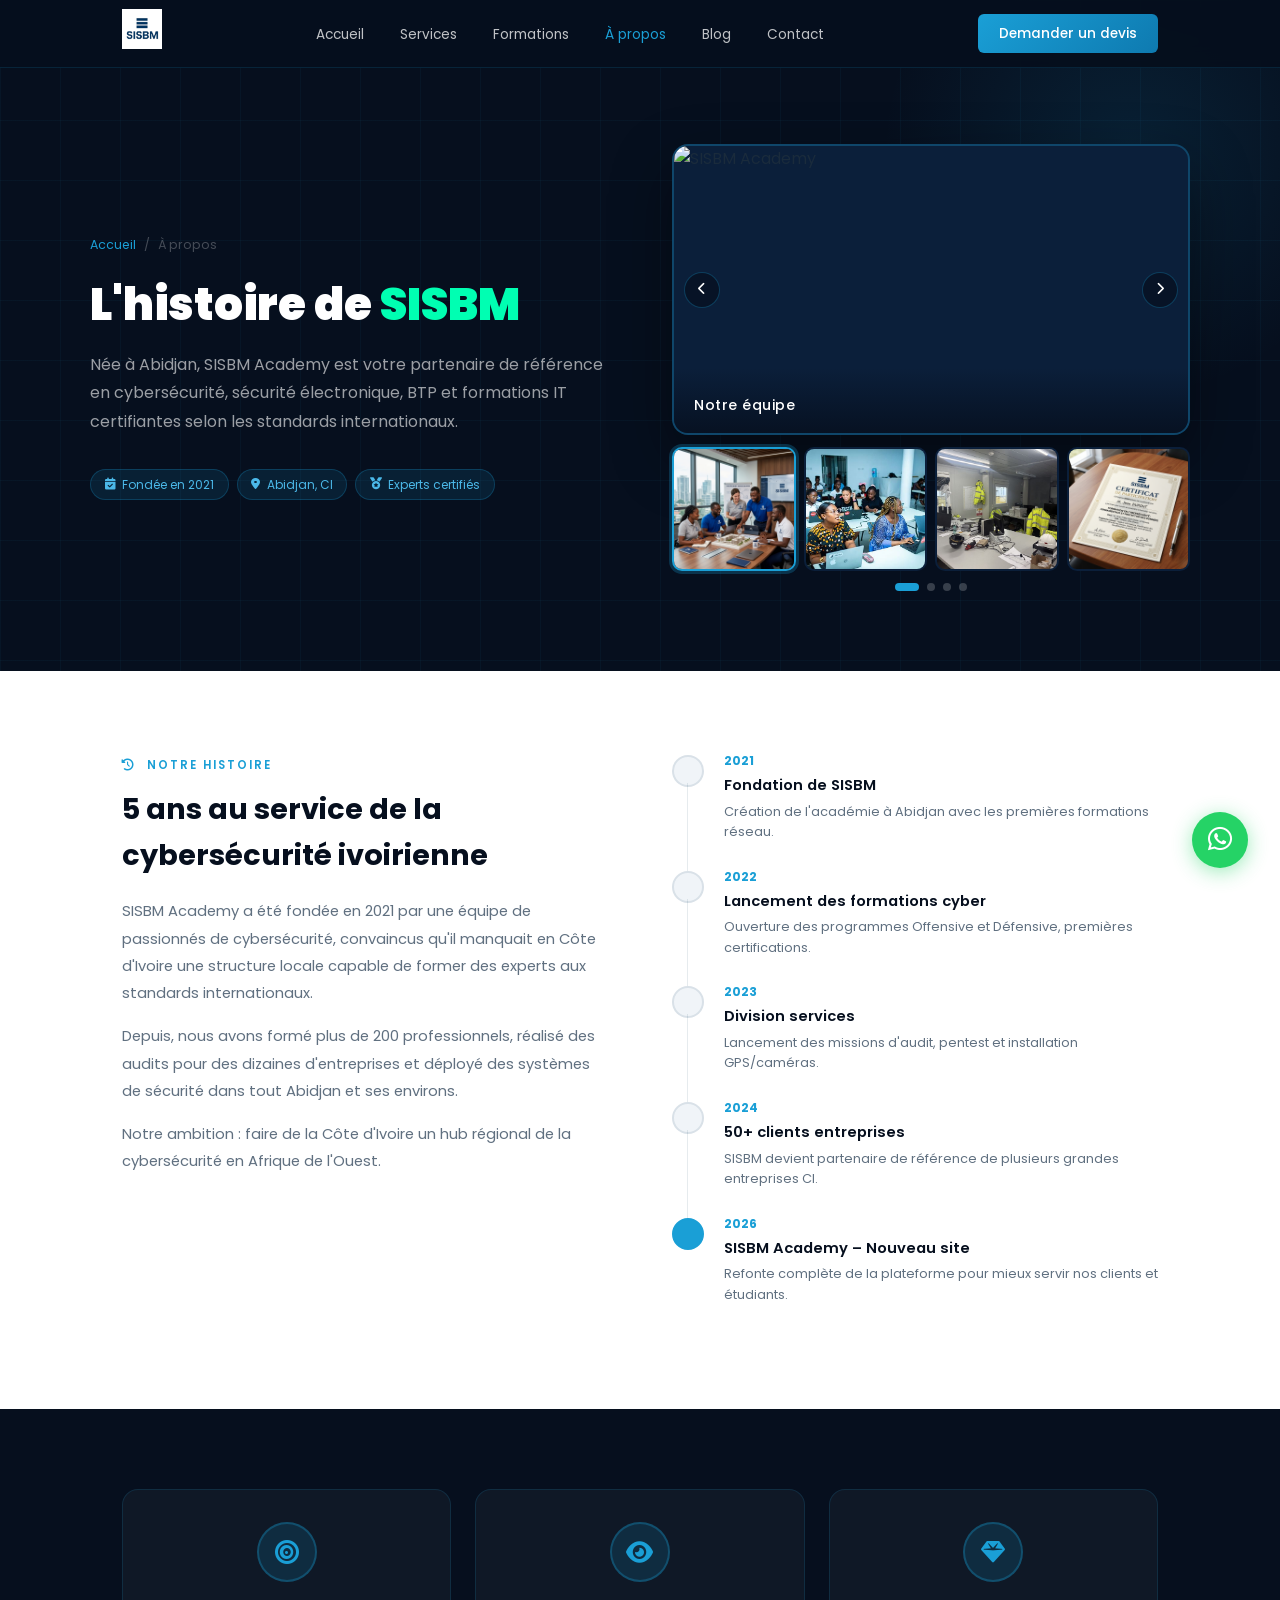
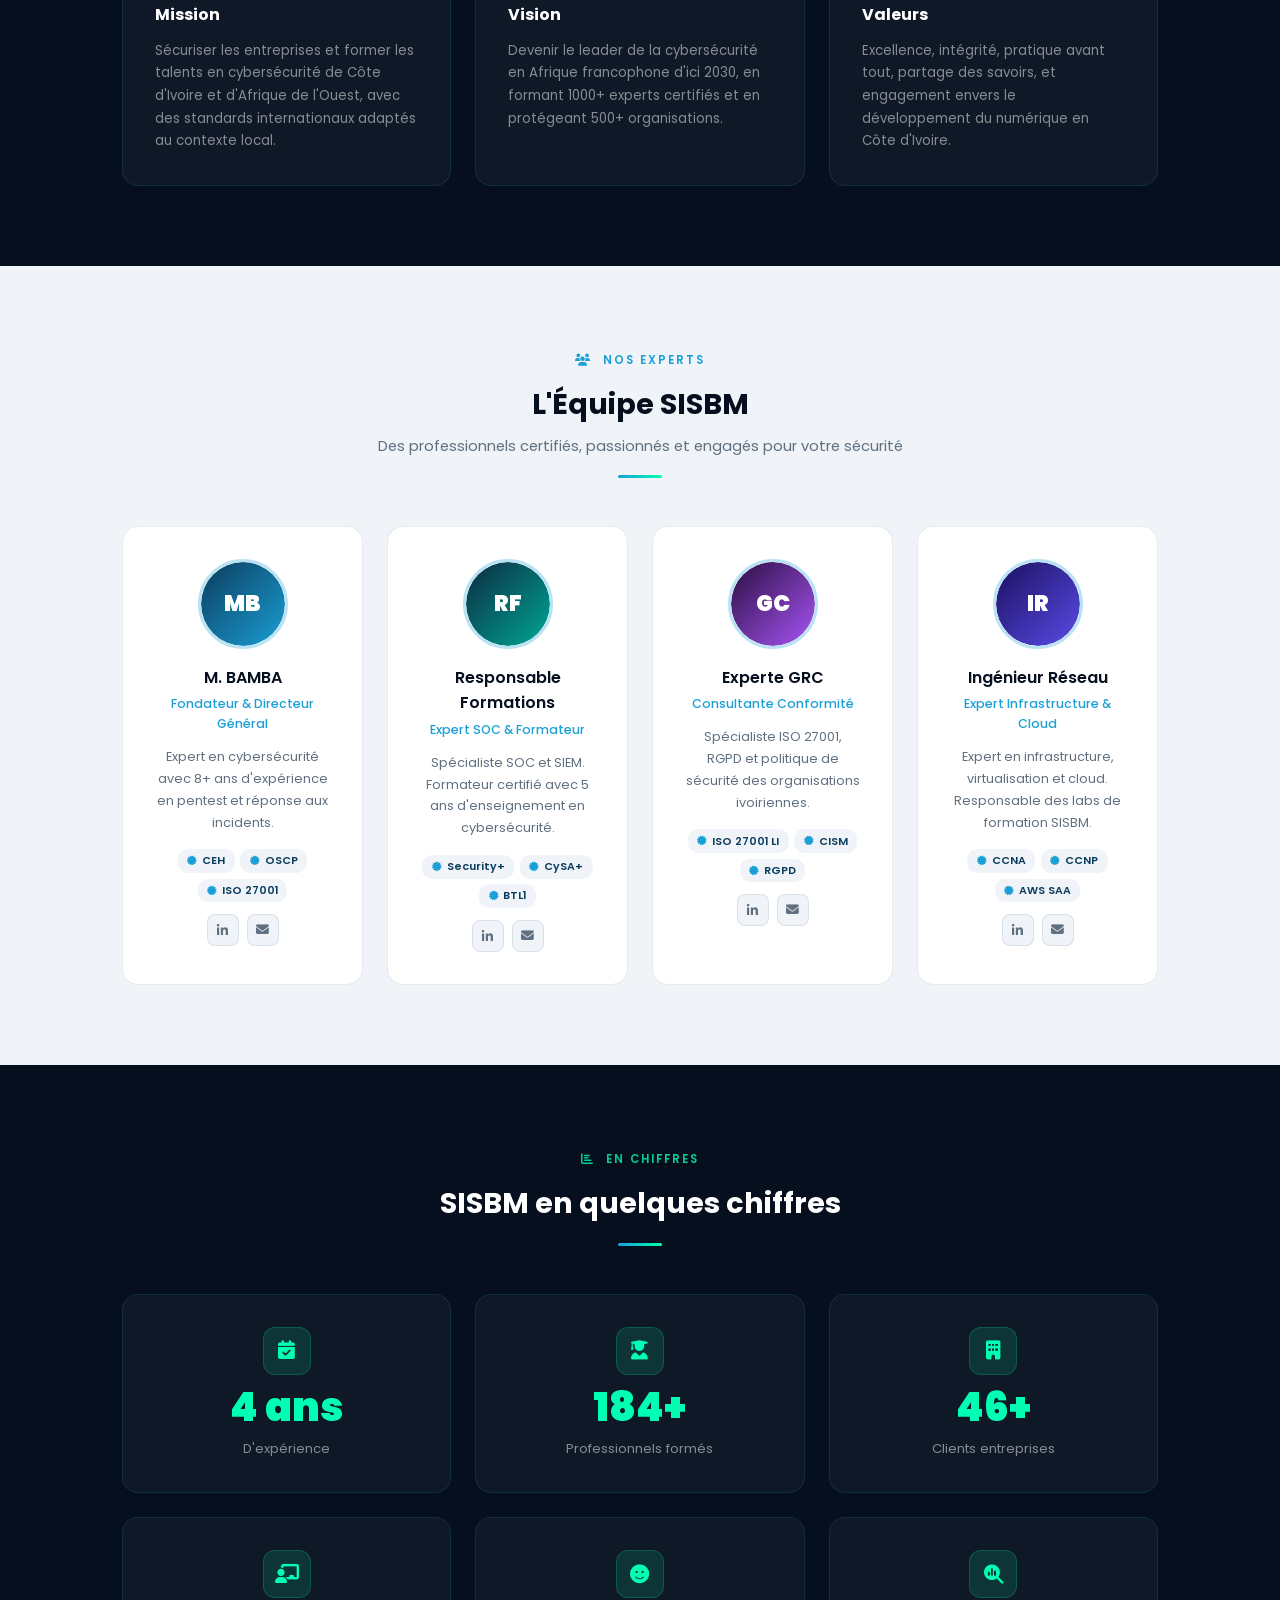
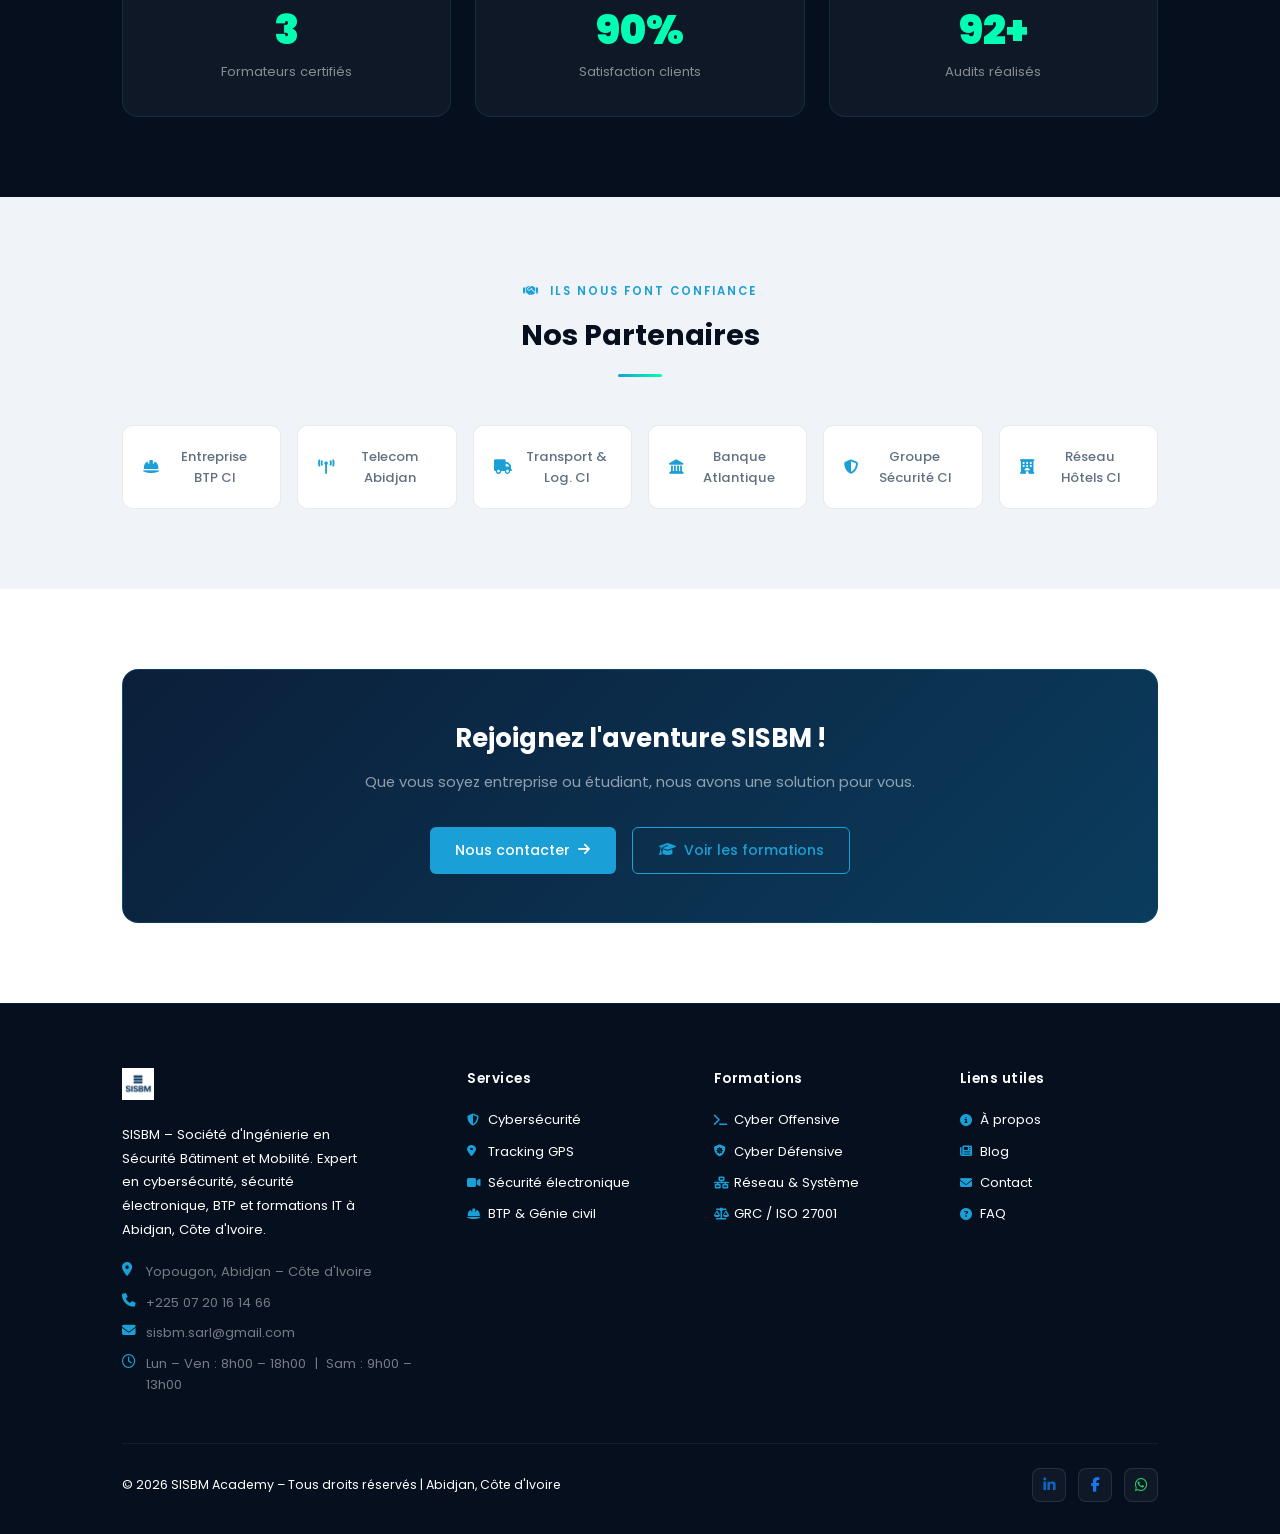
==== apropos.html @ d53e1961 "mise a jour" ====
<!DOCTYPE html>
<html lang="fr">
<head>
  <meta charset="UTF-8" />
  <meta name="viewport" content="width=device-width, initial-scale=1.0" />
  <title>À Propos – SISBM Academy | Notre histoire & équipe | Abidjan</title>
  <meta name="description" content="Découvrez SISBM Academy : notre histoire, notre mission, notre équipe d'experts en cybersécurité basée à Abidjan, Côte d'Ivoire." />
  <link rel="preconnect" href="https://fonts.googleapis.com" />
  <link rel="preconnect" href="https://fonts.gstatic.com" crossorigin />
  <link href="https://fonts.googleapis.com/css2?family=Poppins:wght@300;400;500;600;700&display=swap" rel="stylesheet" />
  <link rel="stylesheet" href="https://cdnjs.cloudflare.com/ajax/libs/font-awesome/6.5.1/css/all.min.css" />
  <link rel="stylesheet" href="css/apropos.css" />
  <link rel="icon" type="image/jpeg" href="images/logo.jpg" />
</head>
<body>

<!-- ══════════════ NAVBAR ══════════════ -->
<nav id="navbar">
  <div class="nav-inner">
    <a href="index.html" class="logo">
      <img src="images/logo.jpg" alt="SISBM Academy Logo" style="height:40px;width:auto;" />
    </a>
    <ul class="nav-links" id="nav-menu">
      <li><a href="index.html">Accueil</a></li>
      <li><a href="services.html">Services</a></li>
      <li><a href="formations.html">Formations</a></li>
      <li><a href="apropos.html" class="active">À propos</a></li>
      <li><a href="blog.html">Blog</a></li>
      <li><a href="contact.html">Contact</a></li>
    </ul>
    <a href="contact.html#contact-form" class="nav-cta">Demander un devis</a>
    <button class="nav-hamburger" aria-label="Menu" aria-expanded="false">
      <span></span><span></span><span></span>
    </button>
  </div>
</nav>

<!-- ══════════════ HERO AVEC CAROUSEL ══════════════ -->
<div class="page-hero">
  <div class="hero-orb"></div>
  <div class="hero-grid"></div>

  <div class="page-hero-inner">

    <!-- Texte gauche -->
    <div class="page-hero-content">
      <div class="breadcrumb">
        <a href="index.html">Accueil</a> <span>/</span> <span>À propos</span>
      </div>
      <h1>L'histoire de <em>SISBM</em></h1>
      <p>Née à Abidjan, SISBM Academy est votre partenaire de référence en cybersécurité, sécurité électronique, BTP et formations IT certifiantes selon les standards internationaux.</p>
      <div class="hero-badges">
        <span class="hbadge"><i class="fa-solid fa-calendar-check"></i> Fondée en 2021</span>
        <span class="hbadge"><i class="fa-solid fa-location-dot"></i> Abidjan, CI</span>
        <span class="hbadge"><i class="fa-solid fa-medal"></i> Experts certifiés</span>
      </div>
    </div>

    <!-- Carousel droite -->
    <div class="hero-carousel-wrap">

      <!-- Carte principale (grande, en haut) -->
      <div class="carousel-main">
        <img id="carousel-main-img"
             src="images/apropos1.jpg"
             alt="SISBM Academy" />
        <div class="carousel-main-overlay">
          <span id="carousel-main-label">Notre équipe</span>
        </div>
        <!-- Flèches navigation -->
        <button class="carousel-arrow carousel-prev" id="carousel-prev" aria-label="Précédent">
          <i class="fa-solid fa-chevron-left"></i>
        </button>
        <button class="carousel-arrow carousel-next" id="carousel-next" aria-label="Suivant">
          <i class="fa-solid fa-chevron-right"></i>
        </button>
      </div>

      <!-- Miniatures en dessous -->
      <div class="carousel-thumbs">
        <div class="carousel-thumb active" data-index="0">
          <img src="images/notre equipe.png" alt="Notre équipe"
               onerror="this.style.display='none';this.nextElementSibling.style.display='flex';" />
          <div class="thumb-fallback" style="display:none;">
            <i class="fa-solid fa-users"></i>
          </div>
        </div>
        <div class="carousel-thumb" data-index="1">
          <img src="images/FORMATION.jpg" alt="Nos formations"
               onerror="this.style.display='none';this.nextElementSibling.style.display='flex';" />
          <div class="thumb-fallback" style="display:none;">
            <i class="fa-solid fa-laptop-code"></i>
          </div>
        </div>
        <div class="carousel-thumb" data-index="2">
          <img src="images/imserver.jpg" alt="Nos bureaux"
               onerror="this.style.display='none';this.nextElementSibling.style.display='flex';" />
          <div class="thumb-fallback" style="display:none;">
            <i class="fa-solid fa-building"></i>
          </div>
        </div>
        <div class="carousel-thumb" data-index="3">
          <img src="images/CERTIFICAT.png" alt="Nos certifications"
               onerror="this.style.display='none';this.nextElementSibling.style.display='flex';" />
          <div class="thumb-fallback" style="display:none;">
            <i class="fa-solid fa-certificate"></i>
          </div>
        </div>
      </div>

      <!-- Points indicateurs -->
      <div class="carousel-dots">
        <span class="cdot active" data-index="0"></span>
        <span class="cdot" data-index="1"></span>
        <span class="cdot" data-index="2"></span>
        <span class="cdot" data-index="3"></span>
      </div>

    </div>
  </div>
</div>

<!-- ══════════════ HISTOIRE ══════════════ -->
<section id="histoire">
  <div class="container">
    <div class="histoire-layout">

      <div class="histoire-text" data-aos>
        <span class="tag">
          <i class="fa-solid fa-clock-rotate-left"></i> Notre histoire
        </span>
        <h2>5 ans au service de la cybersécurité ivoirienne</h2>
        <p>SISBM Academy a été fondée en 2021 par une équipe de passionnés de cybersécurité, convaincus qu'il manquait en Côte d'Ivoire une structure locale capable de former des experts aux standards internationaux.</p>
        <p style="margin-top:1rem">Depuis, nous avons formé plus de 200 professionnels, réalisé des audits pour des dizaines d'entreprises et déployé des systèmes de sécurité dans tout Abidjan et ses environs.</p>
        <p style="margin-top:1rem">Notre ambition : faire de la Côte d'Ivoire un hub régional de la cybersécurité en Afrique de l'Ouest.</p>
      </div>

      <div class="timeline" data-aos data-aos-delay="200">
        <div class="tl-item">
          <div class="tl-dot"></div>
          <div class="tl-content">
            <span class="tl-year">2021</span>
            <h4>Fondation de SISBM</h4>
            <p>Création de l'académie à Abidjan avec les premières formations réseau.</p>
          </div>
        </div>
        <div class="tl-item">
          <div class="tl-dot"></div>
          <div class="tl-content">
            <span class="tl-year">2022</span>
            <h4>Lancement des formations cyber</h4>
            <p>Ouverture des programmes Offensive et Défensive, premières certifications.</p>
          </div>
        </div>
        <div class="tl-item">
          <div class="tl-dot"></div>
          <div class="tl-content">
            <span class="tl-year">2023</span>
            <h4>Division services</h4>
            <p>Lancement des missions d'audit, pentest et installation GPS/caméras.</p>
          </div>
        </div>
        <div class="tl-item">
          <div class="tl-dot"></div>
          <div class="tl-content">
            <span class="tl-year">2024</span>
            <h4>50+ clients entreprises</h4>
            <p>SISBM devient partenaire de référence de plusieurs grandes entreprises CI.</p>
          </div>
        </div>
        <div class="tl-item active">
          <div class="tl-dot active"></div>
          <div class="tl-content">
            <span class="tl-year">2026</span>
            <h4>SISBM Academy – Nouveau site</h4>
            <p>Refonte complète de la plateforme pour mieux servir nos clients et étudiants.</p>
          </div>
        </div>
      </div>

    </div>
  </div>
</section>

<!-- ══════════════ MISSION VISION VALEURS ══════════════ -->
<section id="mvv">
  <div class="container">
    <div class="mvv-grid">
      <div class="mvv-card" data-aos data-aos-delay="100">
        <div class="mvv-icon"><i class="fa-solid fa-bullseye"></i></div>
        <h3>Mission</h3>
        <p>Sécuriser les entreprises et former les talents en cybersécurité de Côte d'Ivoire et d'Afrique de l'Ouest, avec des standards internationaux adaptés au contexte local.</p>
      </div>
      <div class="mvv-card" data-aos data-aos-delay="200">
        <div class="mvv-icon"><i class="fa-solid fa-eye"></i></div>
        <h3>Vision</h3>
        <p>Devenir le leader de la cybersécurité en Afrique francophone d'ici 2030, en formant 1000+ experts certifiés et en protégeant 500+ organisations.</p>
      </div>
      <div class="mvv-card" data-aos data-aos-delay="300">
        <div class="mvv-icon"><i class="fa-solid fa-gem"></i></div>
        <h3>Valeurs</h3>
        <p>Excellence, intégrité, pratique avant tout, partage des savoirs, et engagement envers le développement du numérique en Côte d'Ivoire.</p>
      </div>
    </div>
  </div>
</section>

<!-- ══════════════ ÉQUIPE ══════════════ -->
<section id="equipe">
  <div class="container">
    <div class="section-header" data-aos>
      <span class="tag"><i class="fa-solid fa-users"></i> Nos experts</span>
      <h2>L'Équipe SISBM</h2>
      <p>Des professionnels certifiés, passionnés et engagés pour votre sécurité</p>
      <div class="accent-bar"></div>
    </div>
    <div class="team-grid">
      <div class="team-card" data-aos data-aos-delay="100">
        <div class="team-avatar-wrap">
          <img src="images/team1.jpg" alt="Directeur SISBM" class="team-photo" onerror="this.style.display='none';this.nextElementSibling.style.display='flex';" />
          <div class="team-avatar" style="background:linear-gradient(135deg,#0B3C5D,#1A9FD6);display:none;">MB</div>
        </div>
        <h3>M. BAMBA</h3>
        <span class="team-role">Fondateur & Directeur Général</span>
        <p>Expert en cybersécurité avec 8+ ans d'expérience en pentest et réponse aux incidents.</p>
        <div class="team-certs">
          <span><i class="fa-solid fa-certificate"></i> CEH</span>
          <span><i class="fa-solid fa-certificate"></i> OSCP</span>
          <span><i class="fa-solid fa-certificate"></i> ISO 27001</span>
        </div>
        <div class="team-social">
          <a href="#" aria-label="LinkedIn"><i class="fa-brands fa-linkedin-in"></i></a>
          <a href="#" aria-label="Email"><i class="fa-solid fa-envelope"></i></a>
        </div>
      </div>
      <div class="team-card" data-aos data-aos-delay="200">
        <div class="team-avatar-wrap">
          <img src="images/team2.jpg" alt="Responsable Formations" class="team-photo" onerror="this.style.display='none';this.nextElementSibling.style.display='flex';" />
          <div class="team-avatar" style="background:linear-gradient(135deg,#0B2A40,#00A896);display:none;">RF</div>
        </div>
        <h3>Responsable Formations</h3>
        <span class="team-role">Expert SOC & Formateur</span>
        <p>Spécialiste SOC et SIEM. Formateur certifié avec 5 ans d'enseignement en cybersécurité.</p>
        <div class="team-certs">
          <span><i class="fa-solid fa-certificate"></i> Security+</span>
          <span><i class="fa-solid fa-certificate"></i> CySA+</span>
          <span><i class="fa-solid fa-certificate"></i> BTL1</span>
        </div>
        <div class="team-social">
          <a href="#" aria-label="LinkedIn"><i class="fa-brands fa-linkedin-in"></i></a>
          <a href="#" aria-label="Email"><i class="fa-solid fa-envelope"></i></a>
        </div>
      </div>
      <div class="team-card" data-aos data-aos-delay="300">
        <div class="team-avatar-wrap">
          <img src="images/team3.jpg" alt="Experte GRC" class="team-photo" onerror="this.style.display='none';this.nextElementSibling.style.display='flex';" />
          <div class="team-avatar" style="background:linear-gradient(135deg,#2A0E40,#A855F7);display:none;">GC</div>
        </div>
        <h3>Experte GRC</h3>
        <span class="team-role">Consultante Conformité</span>
        <p>Spécialiste ISO 27001, RGPD et politique de sécurité des organisations ivoiriennes.</p>
        <div class="team-certs">
          <span><i class="fa-solid fa-certificate"></i> ISO 27001 LI</span>
          <span><i class="fa-solid fa-certificate"></i> CISM</span>
          <span><i class="fa-solid fa-certificate"></i> RGPD</span>
        </div>
        <div class="team-social">
          <a href="#" aria-label="LinkedIn"><i class="fa-brands fa-linkedin-in"></i></a>
          <a href="#" aria-label="Email"><i class="fa-solid fa-envelope"></i></a>
        </div>
      </div>
      <div class="team-card" data-aos data-aos-delay="400">
        <div class="team-avatar-wrap">
          <img src="images/team4.jpg" alt="Ingénieur Réseau" class="team-photo" onerror="this.style.display='none';this.nextElementSibling.style.display='flex';" />
          <div class="team-avatar" style="background:linear-gradient(135deg,#1A1060,#5B4BE8);display:none;">IR</div>
        </div>
        <h3>Ingénieur Réseau</h3>
        <span class="team-role">Expert Infrastructure & Cloud</span>
        <p>Expert en infrastructure, virtualisation et cloud. Responsable des labs de formation SISBM.</p>
        <div class="team-certs">
          <span><i class="fa-solid fa-certificate"></i> CCNA</span>
          <span><i class="fa-solid fa-certificate"></i> CCNP</span>
          <span><i class="fa-solid fa-certificate"></i> AWS SAA</span>
        </div>
        <div class="team-social">
          <a href="#" aria-label="LinkedIn"><i class="fa-brands fa-linkedin-in"></i></a>
          <a href="#" aria-label="Email"><i class="fa-solid fa-envelope"></i></a>
        </div>
      </div>
    </div>
  </div>
</section>

<!-- ══════════════ CHIFFRES CLÉS ══════════════ -->
<section id="chiffres">
  <div class="container">
    <div class="section-header" data-aos>
      <span class="tag light-tag"><i class="fa-solid fa-chart-bar"></i> En chiffres</span>
      <h2 class="light">SISBM en quelques chiffres</h2>
      <div class="accent-bar"></div>
    </div>
    <div class="chiffres-grid">
      <div class="chiffre-item" data-aos data-aos-delay="100">
        <div class="chiffre-icon"><i class="fa-solid fa-calendar-check"></i></div>
        <span class="chiffre-num" data-count="5" data-suffix=" ans">0 ans</span>
        <span class="chiffre-label">D'expérience</span>
      </div>
      <div class="chiffre-item" data-aos data-aos-delay="200">
        <div class="chiffre-icon"><i class="fa-solid fa-user-graduate"></i></div>
        <span class="chiffre-num" data-count="200" data-suffix="+">0+</span>
        <span class="chiffre-label">Professionnels formés</span>
      </div>
      <div class="chiffre-item" data-aos data-aos-delay="300">
        <div class="chiffre-icon"><i class="fa-solid fa-building"></i></div>
        <span class="chiffre-num" data-count="50" data-suffix="+">0+</span>
        <span class="chiffre-label">Clients entreprises</span>
      </div>
      <div class="chiffre-item" data-aos data-aos-delay="400">
        <div class="chiffre-icon"><i class="fa-solid fa-chalkboard-user"></i></div>
        <span class="chiffre-num" data-count="4">0</span>
        <span class="chiffre-label">Formateurs certifiés</span>
      </div>
      <div class="chiffre-item" data-aos data-aos-delay="100">
        <div class="chiffre-icon"><i class="fa-solid fa-face-smile"></i></div>
        <span class="chiffre-num" data-count="98" data-suffix="%">0%</span>
        <span class="chiffre-label">Satisfaction clients</span>
      </div>
      <div class="chiffre-item" data-aos data-aos-delay="200">
        <div class="chiffre-icon"><i class="fa-solid fa-magnifying-glass-chart"></i></div>
        <span class="chiffre-num" data-count="100" data-suffix="+">0+</span>
        <span class="chiffre-label">Audits réalisés</span>
      </div>
    </div>
  </div>
</section>

<!-- ══════════════ PARTENAIRES ══════════════ -->
<section id="partenaires">
  <div class="container">
    <div class="section-header" data-aos>
      <span class="tag"><i class="fa-solid fa-handshake"></i> Ils nous font confiance</span>
      <h2>Nos Partenaires</h2>
      <div class="accent-bar"></div>
    </div>
    <div class="partenaires-grid" data-aos>
      <div class="partenaire-item"><i class="fa-solid fa-helmet-safety"></i> Entreprise BTP CI</div>
      <div class="partenaire-item"><i class="fa-solid fa-tower-broadcast"></i> Telecom Abidjan</div>
      <div class="partenaire-item"><i class="fa-solid fa-truck"></i> Transport & Log. CI</div>
      <div class="partenaire-item"><i class="fa-solid fa-landmark"></i> Banque Atlantique</div>
      <div class="partenaire-item"><i class="fa-solid fa-shield-halved"></i> Groupe Sécurité CI</div>
      <div class="partenaire-item"><i class="fa-solid fa-hotel"></i> Réseau Hôtels CI</div>
    </div>
  </div>
</section>

<!-- ══════════════ CTA ══════════════ -->
<section id="cta">
  <div class="container">
    <div class="cta-box" data-aos>
      <h2>Rejoignez l'aventure SISBM !</h2>
      <p>Que vous soyez entreprise ou étudiant, nous avons une solution pour vous.</p>
      <div class="cta-actions">
        <a href="contact.html#contact-form" class="btn btn-primary">
          Nous contacter <i class="fa-solid fa-arrow-right"></i>
        </a>
        <a href="formations.html" class="btn btn-outline">
          <i class="fa-solid fa-graduation-cap"></i> Voir les formations
        </a>
      </div>
    </div>
  </div>
</section>

<!-- ══════════════ FOOTER ══════════════ -->
<footer id="footer">
  <div class="container">
    <div class="footer-grid">
      <div class="footer-brand">
        <a href="index.html" class="footer-logo">
          <img src="images/logo.jpg" alt="SISBM Academy Logo" style="height:32px;width:auto;" />
        </a>
        <p>SISBM – Société d'Ingénierie en Sécurité Bâtiment et Mobilité. Expert en cybersécurité, sécurité électronique, BTP et formations IT à Abidjan, Côte d'Ivoire.</p>
        <div class="footer-contact-info">
          <div class="fci-item"><i class="fa-solid fa-location-dot"></i><span>Yopougon, Abidjan – Côte d'Ivoire</span></div>
          <div class="fci-item"><i class="fa-solid fa-phone"></i><a href="tel:+2250720161466">+225 07 20 16 14 66</a></div>
          <div class="fci-item"><i class="fa-solid fa-envelope"></i><a href="mailto:sisbm.sarl@gmail.com">sisbm.sarl@gmail.com</a></div>
          <div class="fci-item"><i class="fa-regular fa-clock"></i><span>Lun – Ven : 8h00 – 18h00 &nbsp;|&nbsp; Sam : 9h00 – 13h00</span></div>
        </div>
      </div>
      <div class="footer-col">
        <h4>Services</h4>
        <ul>
          <li><a href="services.html#cybersec"><i class="fa-solid fa-shield-halved"></i> Cybersécurité</a></li>
          <li><a href="services.html#tracking"><i class="fa-solid fa-location-dot"></i> Tracking GPS</a></li>
          <li><a href="services.html#electronique"><i class="fa-solid fa-video"></i> Sécurité électronique</a></li>
          <li><a href="services.html#btp"><i class="fa-solid fa-helmet-safety"></i> BTP & Génie civil</a></li>
        </ul>
      </div>
      <div class="footer-col">
        <h4>Formations</h4>
        <ul>
          <li><a href="formations.html#cyber-off"><i class="fa-solid fa-terminal"></i> Cyber Offensive</a></li>
          <li><a href="formations.html#cyber-def"><i class="fa-solid fa-shield-virus"></i> Cyber Défensive</a></li>
          <li><a href="formations.html#reseau"><i class="fa-solid fa-network-wired"></i> Réseau & Système</a></li>
          <li><a href="formations.html#grc"><i class="fa-solid fa-scale-balanced"></i> GRC / ISO 27001</a></li>
        </ul>
      </div>
      <div class="footer-col">
        <h4>Liens utiles</h4>
        <ul>
          <li><a href="apropos.html"><i class="fa-solid fa-circle-info"></i> À propos</a></li>
          <li><a href="blog.html"><i class="fa-solid fa-newspaper"></i> Blog</a></li>
          <li><a href="contact.html"><i class="fa-solid fa-envelope"></i> Contact</a></li>
          <li><a href="contact.html#faq"><i class="fa-solid fa-circle-question"></i> FAQ</a></li>
        </ul>
      </div>
    </div>
    <div class="footer-bottom">
      <p>© 2026 SISBM Academy – Tous droits réservés | Abidjan, Côte d'Ivoire</p>
      <div class="footer-social">
        <a href="#" class="social-btn social-linkedin" aria-label="LinkedIn" title="LinkedIn"><i class="fa-brands fa-linkedin-in"></i></a>
        <a href="https://www.facebook.com/search/top/?q=sisbm" class="social-btn social-facebook" aria-label="Facebook" target="_blank"><i class="fa-brands fa-facebook-f"></i></a>
        <a href="https://wa.me/2250720161466" class="social-btn social-whatsapp" aria-label="WhatsApp" target="_blank"><i class="fa-brands fa-whatsapp"></i></a>
      </div>
    </div>
  </div>
</footer>

<a href="https://wa.me/2250720161466?text=Bonjour%20SISBM%2C%20je%20souhaite%20des%20informations."
   class="wa-float" id="wa-float" target="_blank" aria-label="Contacter sur WhatsApp">
  <i class="fa-brands fa-whatsapp"></i>
</a>

<script src="js/apropos.js"></script>
</body>
</html>
---- css/apropos.css ----
/* =============================================
   SISBM ACADEMY – apropos.css
   Ton CSS original + styles carousel hero
   ============================================= */

*,*::before,*::after{box-sizing:border-box;margin:0;padding:0}
:root{--navy:#060F1E;--navy-mid:#0B1F3A;--blue:#0B3C5D;--cyan:#1A9FD6;--cyan-l:#4BB8E8;--green:#00FFB2;--green-dim:rgba(0,255,178,0.12);--white:#fff;--gray:#F0F4F8;--text:#1A2B3C;--muted:#607080;--border:rgba(11,60,93,0.1);--fd:'Poppins',sans-serif;--fb:'Poppins',sans-serif;--tr:0.25s ease;--r-sm:6px;--r-md:10px;--r-lg:16px}
html{scroll-behavior:smooth}body{font-family:var(--fb);color:var(--text);background:var(--white);overflow-x:hidden;line-height:1.6}
a{text-decoration:none;color:inherit}ul{list-style:none}button{cursor:pointer;font-family:var(--fb)}
.container{max-width:1100px;margin:0 auto;padding:0 2rem}

/* ── LOADER ── */
#loader{position:fixed;top:0;left:0;width:100%;height:100%;background:linear-gradient(135deg,var(--navy) 0%,var(--blue) 100%);display:flex;justify-content:center;align-items:center;z-index:9999;transition:opacity 0.5s ease,visibility 0.5s ease}
.loader-content{text-align:center;color:#fff}
.loader-logo img{width:80px;height:auto;margin-bottom:2rem;animation:pulse 2s infinite}
.loader-spinner{width:50px;height:50px;border:4px solid rgba(255,255,255,0.3);border-top:4px solid var(--cyan);border-radius:50%;animation:spin 1s linear infinite;margin:0 auto 1.5rem}
#loader p{font-size:1.1rem;font-weight:500;margin:0}
@keyframes spin{0%{transform:rotate(0deg)}100%{transform:rotate(360deg)}}
@keyframes pulse{0%,100%{opacity:1}50%{opacity:0.7}}
#loader.hidden{opacity:0;visibility:hidden}

.btn{display:inline-flex;align-items:center;gap:.5rem;padding:.7rem 1.6rem;border-radius:var(--r-sm);font-size:.88rem;font-weight:500;border:none;transition:var(--tr);cursor:pointer}
.btn-primary{background:var(--cyan);color:#fff}.btn-primary:hover{background:var(--cyan-l);transform:translateY(-2px);box-shadow:0 6px 20px rgba(26,159,214,.35)}
.btn-outline{background:transparent;color:var(--cyan);border:1px solid var(--cyan)}.btn-outline:hover{background:var(--cyan);color:#fff}

/* ── NAVBAR ── */
#navbar{position:fixed;top:0;left:0;right:0;z-index:1000;height:68px;display:flex;align-items:center;background:rgba(6,15,30,.96);backdrop-filter:blur(12px);border-bottom:1px solid rgba(26,159,214,.15)}
.nav-inner{width:100%;max-width:1100px;margin:0 auto;padding:0 2rem;display:flex;align-items:center;justify-content:space-between}
.logo{font-family:var(--fd);font-size:1.25rem;font-weight:900;color:#fff;letter-spacing:3px}.logo-dot{color:var(--green)}
.nav-links{display:flex;align-items:center;gap:2.25rem}.nav-links a{font-size:.85rem;color:rgba(255,255,255,.75);transition:color var(--tr)}.nav-links a:hover,.nav-links a.active{color:var(--cyan)}
.nav-cta{background:linear-gradient(135deg,var(--cyan),#0E7AB0);color:#fff;padding:.55rem 1.3rem;border:none;border-radius:var(--r-sm);font-size:.85rem;font-weight:500;transition:var(--tr)}.nav-cta:hover{transform:translateY(-1px);box-shadow:0 4px 14px rgba(26,159,214,.4)}
.nav-hamburger{display:none;flex-direction:column;gap:5px;background:none;border:none;padding:4px}.nav-hamburger span{display:block;width:24px;height:2px;background:#fff;border-radius:2px}

/* ── HERO (base) ── */
.page-hero{background:var(--navy);padding:9rem 2rem 5rem;position:relative;overflow:hidden}
.hero-orb{position:absolute;width:500px;height:500px;border-radius:50%;background:radial-gradient(circle,rgba(26,159,214,.12) 0%,transparent 70%);top:-100px;right:-100px;pointer-events:none}
.hero-grid{position:absolute;inset:0;background-image:linear-gradient(rgba(26,159,214,.05) 1px,transparent 1px),linear-gradient(90deg,rgba(26,159,214,.05) 1px,transparent 1px);background-size:60px 60px}
.page-hero-content{max-width:750px;position:relative;z-index:1}
.breadcrumb{display:flex;align-items:center;gap:.5rem;font-size:.78rem;color:rgba(255,255,255,.4);margin-bottom:1.5rem}.breadcrumb a{color:var(--cyan)}.breadcrumb span{color:rgba(255,255,255,.25)}
.page-hero h1{font-family:var(--fd);font-size:clamp(1.8rem,4vw,2.8rem);font-weight:900;color:#fff;line-height:1.15;margin-bottom:1.25rem}.page-hero h1 em{color:var(--green);font-style:normal}
.page-hero p{color:rgba(255,255,255,.6);font-size:1rem;line-height:1.8;max-width:580px;margin-bottom:2rem}

/* ── SECTIONS ── */
.section-header{text-align:center;margin-bottom:3rem}
.section-header .tag{display:inline-block;font-size:.72rem;letter-spacing:2px;text-transform:uppercase;color:var(--cyan);font-weight:600;margin-bottom:.75rem}
.section-header h2{font-family:var(--fd);font-size:clamp(1.3rem,2.5vw,1.8rem);font-weight:700;color:var(--navy);margin-bottom:.5rem}
.section-header p{color:var(--muted);font-size:.92rem}
.accent-bar{width:44px;height:3px;background:linear-gradient(90deg,var(--cyan),var(--green));margin:1rem auto 0;border-radius:2px}
.section-header .light-tag{color:rgba(0,255,178,.8)}
.section-header h2.light{color:#fff}
.section-header p.light{color:rgba(255,255,255,.5)}

/* ── HISTOIRE ── */
.histoire-layout{display:grid;grid-template-columns:1fr 1fr;gap:4rem;align-items:start;padding:5rem 0}
.histoire-text .tag{display:inline-block;font-size:.72rem;letter-spacing:2px;text-transform:uppercase;color:var(--cyan);font-weight:600;margin-bottom:.75rem}
.histoire-text h2{font-family:var(--fd);font-size:clamp(1.3rem,2.5vw,1.8rem);font-weight:700;color:var(--navy);margin-bottom:1.25rem}
.histoire-text p{color:var(--muted);font-size:.92rem;line-height:1.85}
.timeline{display:flex;flex-direction:column;gap:0}
.tl-item{display:flex;gap:1.25rem;padding-bottom:1.5rem;position:relative}
.tl-item::before{content:'';position:absolute;left:15px;top:32px;bottom:-8px;width:1px;background:var(--border)}
.tl-item:last-child::before{display:none}
.tl-dot{width:32px;height:32px;border-radius:50%;background:var(--gray);border:2px solid var(--border);flex-shrink:0;margin-top:4px}
.tl-dot.active{background:var(--cyan);border-color:var(--cyan)}
.tl-year{font-family:var(--fd);font-size:.75rem;color:var(--cyan);font-weight:700;display:block;margin-bottom:.25rem}
.tl-content h4{font-size:.92rem;font-weight:600;color:var(--navy);margin-bottom:.25rem}
.tl-content p{font-size:.8rem;color:var(--muted);line-height:1.6}

/* ── MVV ── */
#mvv{padding:5rem 0;background:var(--navy)}
.mvv-grid{display:grid;grid-template-columns:repeat(3,1fr);gap:1.5rem}
.mvv-card{background:rgba(255,255,255,.04);border:1px solid rgba(26,159,214,.15);border-radius:var(--r-lg);padding:2rem;transition:var(--tr)}.mvv-card:hover{background:rgba(26,159,214,.07);border-color:rgba(26,159,214,.35)}
.mvv-card h3{color:#fff;font-family:var(--fd);font-size:1rem;font-weight:700;margin-bottom:.75rem}
.mvv-card p{color:rgba(255,255,255,.5);font-size:.83rem;line-height:1.7}
.mvv-icon{width:60px;height:60px;border-radius:50%;background:rgba(26,159,214,0.15);border:2px solid rgba(26,159,214,0.3);display:flex;align-items:center;justify-content:center;margin:0 auto 1.25rem}
.mvv-icon i{font-size:1.5rem;color:var(--cyan)}

/* ── ÉQUIPE ── */
#equipe{padding:5rem 0;background:var(--gray)}
.team-grid{display:grid;grid-template-columns:repeat(auto-fit,minmax(240px,1fr));gap:1.5rem}
.team-card{background:#fff;border-radius:var(--r-lg);padding:2rem;border:1px solid var(--border);text-align:center;transition:var(--tr)}.team-card:hover{transform:translateY(-4px);box-shadow:0 8px 32px rgba(11,60,93,.12)}
.team-avatar-wrap{width:90px;height:90px;border-radius:50%;margin:0 auto 1rem;overflow:hidden;border:3px solid rgba(26,159,214,0.3)}
.team-photo{width:100%;height:100%;object-fit:cover;object-position:center top;display:block}
.team-avatar{width:100%;height:100%;border-radius:50%;display:flex;align-items:center;justify-content:center;font-family:var(--fd);font-size:1.4rem;font-weight:900;color:white}
.team-card h3{font-size:1rem;font-weight:600;color:var(--navy);margin-bottom:.25rem}
.team-role{font-size:.78rem;color:var(--cyan);font-weight:500;display:block;margin-bottom:.75rem}
.team-card>p{font-size:.8rem;color:var(--muted);line-height:1.7;margin-bottom:1rem}
.team-certs{display:flex;flex-wrap:wrap;gap:.35rem;justify-content:center}
.team-certs span{background:var(--gray);color:var(--blue);font-size:.68rem;font-weight:600;padding:.2rem .6rem;border-radius:10px;display:inline-flex;align-items:center;gap:.3rem}
.team-certs span i{font-size:.6rem;color:var(--cyan)}
.team-social{display:flex;gap:.5rem;justify-content:center;margin-top:.75rem}
.team-social a{width:32px;height:32px;border-radius:8px;border:1px solid var(--border);background:var(--gray);display:flex;align-items:center;justify-content:center;color:var(--muted);font-size:.8rem;transition:var(--tr)}
.team-social a:hover{border-color:var(--cyan);color:var(--cyan);background:rgba(26,159,214,0.08)}

/* ── CHIFFRES ── */
#chiffres{padding:5rem 0;background:var(--navy)}
.chiffres-grid{display:grid;grid-template-columns:repeat(3,1fr);gap:1.5rem}
.chiffre-item{text-align:center;padding:2rem 1.5rem;background:rgba(255,255,255,.04);border:1px solid rgba(26,159,214,.15);border-radius:var(--r-lg);transition:var(--tr)}.chiffre-item:hover{background:rgba(26,159,214,.07)}
.chiffre-icon{width:48px;height:48px;border-radius:12px;background:rgba(0,255,178,0.12);border:1px solid rgba(0,255,178,0.2);display:flex;align-items:center;justify-content:center;margin:0 auto .75rem}
.chiffre-icon i{font-size:1.2rem;color:var(--green)}
.chiffre-num{font-family:var(--fd);font-size:2.5rem;font-weight:900;color:var(--green);display:block;line-height:1;margin-bottom:.5rem}
.chiffre-label{font-size:.82rem;color:rgba(255,255,255,.5)}

/* ── PARTENAIRES ── */
#partenaires{padding:5rem 0;background:var(--gray)}
.partenaires-grid{display:grid;grid-template-columns:repeat(auto-fit,minmax(150px,1fr));gap:1rem}
.partenaire-item{background:#fff;border:1px solid var(--border);border-radius:var(--r-md);padding:1.25rem;text-align:center;font-size:.82rem;font-weight:500;color:var(--muted);transition:var(--tr);display:flex;align-items:center;gap:.6rem;justify-content:center}
.partenaire-item:hover{border-color:var(--cyan);color:var(--cyan)}
.partenaire-item i{font-size:.9rem;color:var(--cyan)}

/* ── CTA ── */
#cta{padding:5rem 0;background:#fff}
.cta-box{background:linear-gradient(135deg,var(--navy-mid),var(--blue));border-radius:var(--r-lg);padding:3rem;text-align:center;border:1px solid rgba(26,159,214,.2)}
.cta-box h2{font-family:var(--fd);font-size:clamp(1.2rem,2.5vw,1.6rem);color:#fff;margin-bottom:.75rem}
.cta-box p{color:rgba(255,255,255,.55);font-size:.92rem;margin-bottom:2rem}
.cta-actions{display:flex;gap:1rem;justify-content:center;flex-wrap:wrap}
.cta-actions .btn i{font-size:.85rem}
.tag i{margin-right:.35rem;font-size:.75rem}

/* ── FOOTER ── */
footer{background:var(--navy);color:#ffffff;padding:4rem 0 2rem;border-top:1px solid rgba(26,159,214,.12)}
.footer-grid{display:grid;grid-template-columns:1.5fr 1fr 1fr 1fr;gap:3rem;margin-bottom:3rem}
.footer-logo{display:block;margin-bottom:1rem}
.footer-brand p{font-size:.82rem;line-height:1.8;max-width:240px;color:#ffffff}
.footer-col h4{color:#fff;font-size:.85rem;font-weight:600;letter-spacing:.5px;margin-bottom:1.25rem}
.footer-col ul{display:flex;flex-direction:column;gap:.65rem}
.footer-col li a{font-size:.82rem;color:#ffffff;transition:color var(--tr);display:flex;align-items:center;gap:.4rem}
.footer-col li a i{color:var(--cyan);font-size:.75rem;width:14px}
.footer-col li a:hover{color:var(--cyan)}
.footer-bottom{border-top:1px solid rgba(255,255,255,.06);padding-top:1.5rem;display:flex;align-items:center;justify-content:space-between;font-size:.78rem}
.footer-social{display:flex;gap:.75rem}
.social-btn{width:34px;height:34px;border-radius:8px;border:1px solid rgba(255,255,255,.1);background:rgba(255,255,255,.04);display:flex;align-items:center;justify-content:center;font-size:.9rem;transition:var(--tr);color:#ffffff}
.social-btn:hover{background:rgba(255,255,255,.1)}
.social-btn.social-facebook{color:#1877F2}
.social-btn.social-facebook:hover{background:#1877F2;color:#ffffff}
.social-btn.social-whatsapp{color:#25D366}
.social-btn.social-whatsapp:hover{background:#25D366;color:#ffffff}
.social-btn.social-linkedin{color:#0A66C2}
.social-btn.social-linkedin:hover{background:#0A66C2;color:#ffffff}
.footer-contact-info{margin-top:1.25rem;display:flex;flex-direction:column;gap:.6rem}
.fci-item{display:flex;align-items:flex-start;gap:.6rem;font-size:.82rem;color:rgba(255,255,255,.45)}
.fci-item i{color:var(--cyan);font-size:.85rem;width:14px;flex-shrink:0;margin-top:2px}
.fci-item a{color:rgba(255,255,255,.45);transition:color var(--tr)}
.fci-item a:hover{color:var(--cyan)}

/* ── WHATSAPP FLOTTANT ── */
.wa-float{position:fixed;bottom:2rem;right:2rem;z-index:999;width:56px;height:56px;background:#25D366;border-radius:50%;display:flex;align-items:center;justify-content:center;box-shadow:0 4px 20px rgba(37,211,102,.45);animation:float-bounce 3s ease-in-out infinite;text-decoration:none}
.wa-float i{font-size:1.7rem;color:white}
.wa-float:hover{transform:scale(1.1)}
@keyframes float-bounce{0%,100%{transform:translateY(0)}50%{transform:translateY(-6px)}}

/* ── AOS ── */
[data-aos]{opacity:0;transform:translateY(28px);transition:opacity .6s ease,transform .6s ease}
[data-aos].aos-animate{opacity:1;transform:translateY(0)}
[data-aos-delay="100"]{transition-delay:.1s}[data-aos-delay="200"]{transition-delay:.2s}
[data-aos-delay="300"]{transition-delay:.3s}[data-aos-delay="400"]{transition-delay:.4s}

/* ── MOBILE NAV ── */
.nav-links.mobile-open{display:flex;flex-direction:column;position:fixed;top:68px;left:0;right:0;background:rgba(6,15,30,.98);backdrop-filter:blur(12px);padding:1.5rem 2rem;gap:1.25rem;z-index:999;border-bottom:1px solid rgba(26,159,214,.2)}
.nav-links.mobile-open a{color:rgba(255,255,255,.85);font-size:1rem}

/* ── RESPONSIVE ── */
@media(max-width:900px){
  .histoire-layout{grid-template-columns:1fr}
  .mvv-grid{grid-template-columns:1fr}
  .chiffres-grid{grid-template-columns:1fr 1fr}
  .footer-grid{grid-template-columns:1fr 1fr;gap:2rem}
}
@media(max-width:640px){
  .nav-links,.nav-cta{display:none}
  .nav-hamburger{display:flex}
  .chiffres-grid{grid-template-columns:1fr 1fr}
  .footer-grid{grid-template-columns:1fr}
  .footer-bottom{flex-direction:column;gap:1rem;text-align:center}
}


/* ════════════════════════════════════════
   HERO 2 COLONNES + CAROUSEL
   (styles ajoutés proprement à la fin)
════════════════════════════════════════ */

/* Hero devient une grille 2 colonnes */
.page-hero-inner {
  max-width: 1100px;
  margin: 0 auto;
  display: grid;
  grid-template-columns: 1fr 1fr;
  gap: 4rem;
  align-items: center;
  position: relative;
  z-index: 1;
}

/* Badges hero */
.hero-badges { display: flex; flex-wrap: wrap; gap: .5rem; margin-top: 1.5rem; }
.hbadge {
  display: inline-flex; align-items: center; gap: .4rem;
  background: rgba(26,159,214,.12); border: 1px solid rgba(26,159,214,.25);
  color: var(--cyan-l); font-size: .75rem; padding: .3rem .85rem; border-radius: 20px;
}
.hbadge i { font-size: .75rem; }

/* ── Wrapper carousel ── */
.hero-carousel-wrap {
  display: flex; flex-direction: column; gap: .75rem;
  animation: slideInRight .8s ease-out both;
}
@keyframes slideInRight {
  from { opacity: 0; transform: translateX(40px); }
  to   { opacity: 1; transform: translateX(0); }
}

/* ── Grande image principale ── */
.carousel-main {
  position: relative; border-radius: 16px; overflow: hidden;
  box-shadow: 0 24px 60px rgba(0,0,0,.4);
  border: 2px solid rgba(26,159,214,.3);
  aspect-ratio: 16/9; background: var(--navy-mid);
}
.carousel-main img {
  width: 100%; height: 100%; object-fit: cover; display: block;
  transition: opacity .4s ease, transform .4s ease;
}
.carousel-main img.fade-out { opacity: 0; transform: scale(1.03); }

/* Label en bas de l'image */
.carousel-main-overlay {
  position: absolute; bottom: 0; left: 0; right: 0;
  background: linear-gradient(to top, rgba(6,15,30,.85), transparent);
  padding: 1.5rem 1.25rem 1rem;
}
.carousel-main-overlay span { color: white; font-size: .88rem; font-weight: 500; letter-spacing: .5px; }

/* ── Flèches navigation ── */
.carousel-arrow {
  position: absolute; top: 50%; transform: translateY(-50%);
  width: 36px; height: 36px; border-radius: 50%;
  background: rgba(6,15,30,.7); border: 1px solid rgba(26,159,214,.3);
  color: white; display: flex; align-items: center; justify-content: center;
  cursor: pointer; transition: all .25s ease; z-index: 10;
}
.carousel-arrow:hover { background: var(--cyan); border-color: var(--cyan); }
.carousel-arrow i { font-size: .8rem; }
.carousel-prev { left: 10px; }
.carousel-next { right: 10px; }

/* ── 4 miniatures en dessous ── */
.carousel-thumbs {
  display: grid; grid-template-columns: repeat(4, 1fr); gap: .5rem;
}
.carousel-thumb {
  position: relative; border-radius: 10px; overflow: hidden;
  aspect-ratio: 1/1; cursor: pointer;
  border: 2px solid transparent; transition: all .25s ease;
  background: var(--navy-mid);
}
.carousel-thumb img {
  width: 100%; height: 100%; object-fit: cover; display: block;
  transition: transform .3s ease;
}
.carousel-thumb:hover img { transform: scale(1.08); }
.carousel-thumb.active {
  border-color: var(--cyan);
  box-shadow: 0 0 0 3px rgba(26,159,214,.25);
}

/* Fallback si image absente */
.thumb-fallback {
  width: 100%; height: 100%; position: absolute; inset: 0;
  display: flex; align-items: center; justify-content: center;
  background: var(--navy-mid);
}
.thumb-fallback i { font-size: 1.5rem; color: var(--cyan); opacity: .4; }

/* ── Points indicateurs ── */
.carousel-dots { display: flex; justify-content: center; gap: .5rem; }
.cdot {
  width: 8px; height: 8px; border-radius: 50%;
  background: rgba(255,255,255,.2); cursor: pointer; transition: all .25s ease;
}
.cdot.active { background: var(--cyan); width: 24px; border-radius: 4px; }

/* ── Responsive carousel ── */
@media(max-width:900px){
  .page-hero-inner { grid-template-columns: 1fr; gap: 3rem; }
  .hero-carousel-wrap { max-width: 480px; margin: 0 auto; width: 100%; }
}
@media(max-width:640px){
  .page-hero { padding: 7rem 1.5rem 3rem; }
  .carousel-thumbs { gap: .35rem; }
  .carousel-arrow { width: 30px; height: 30px; }
}
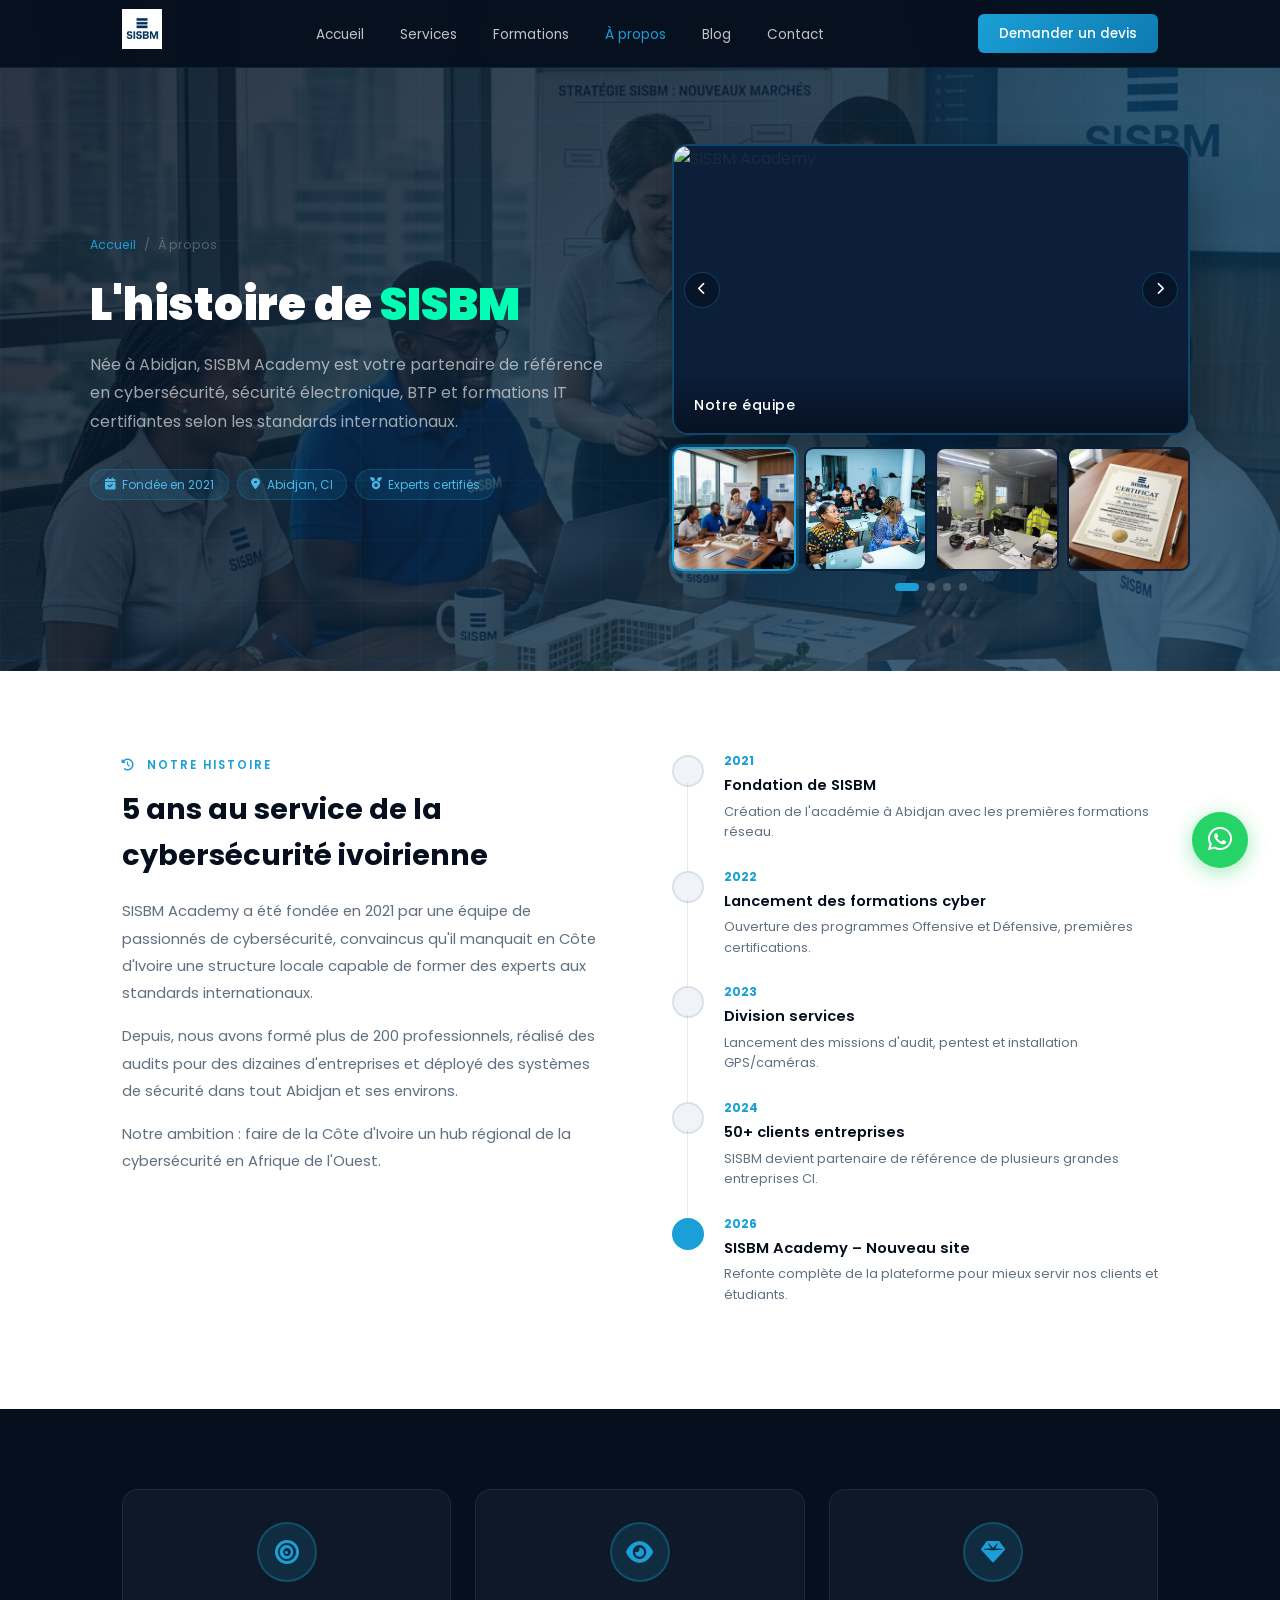
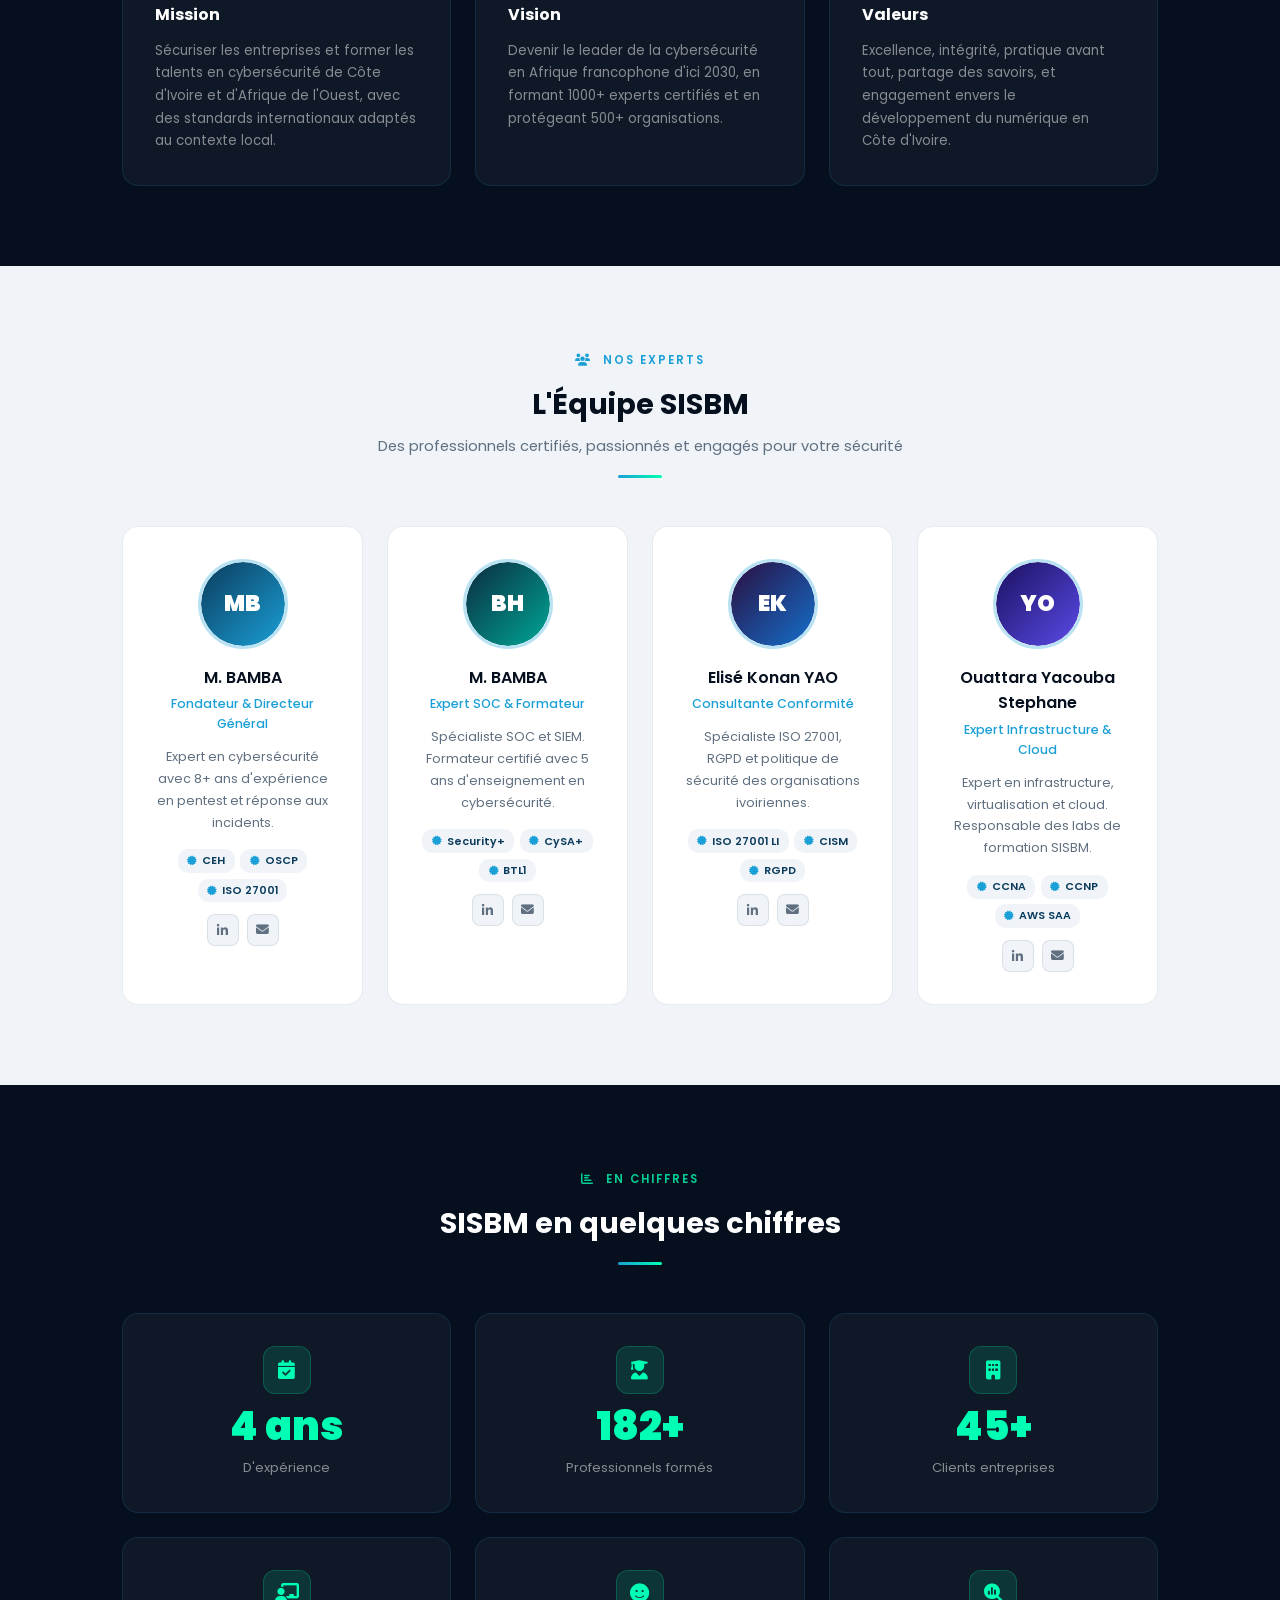
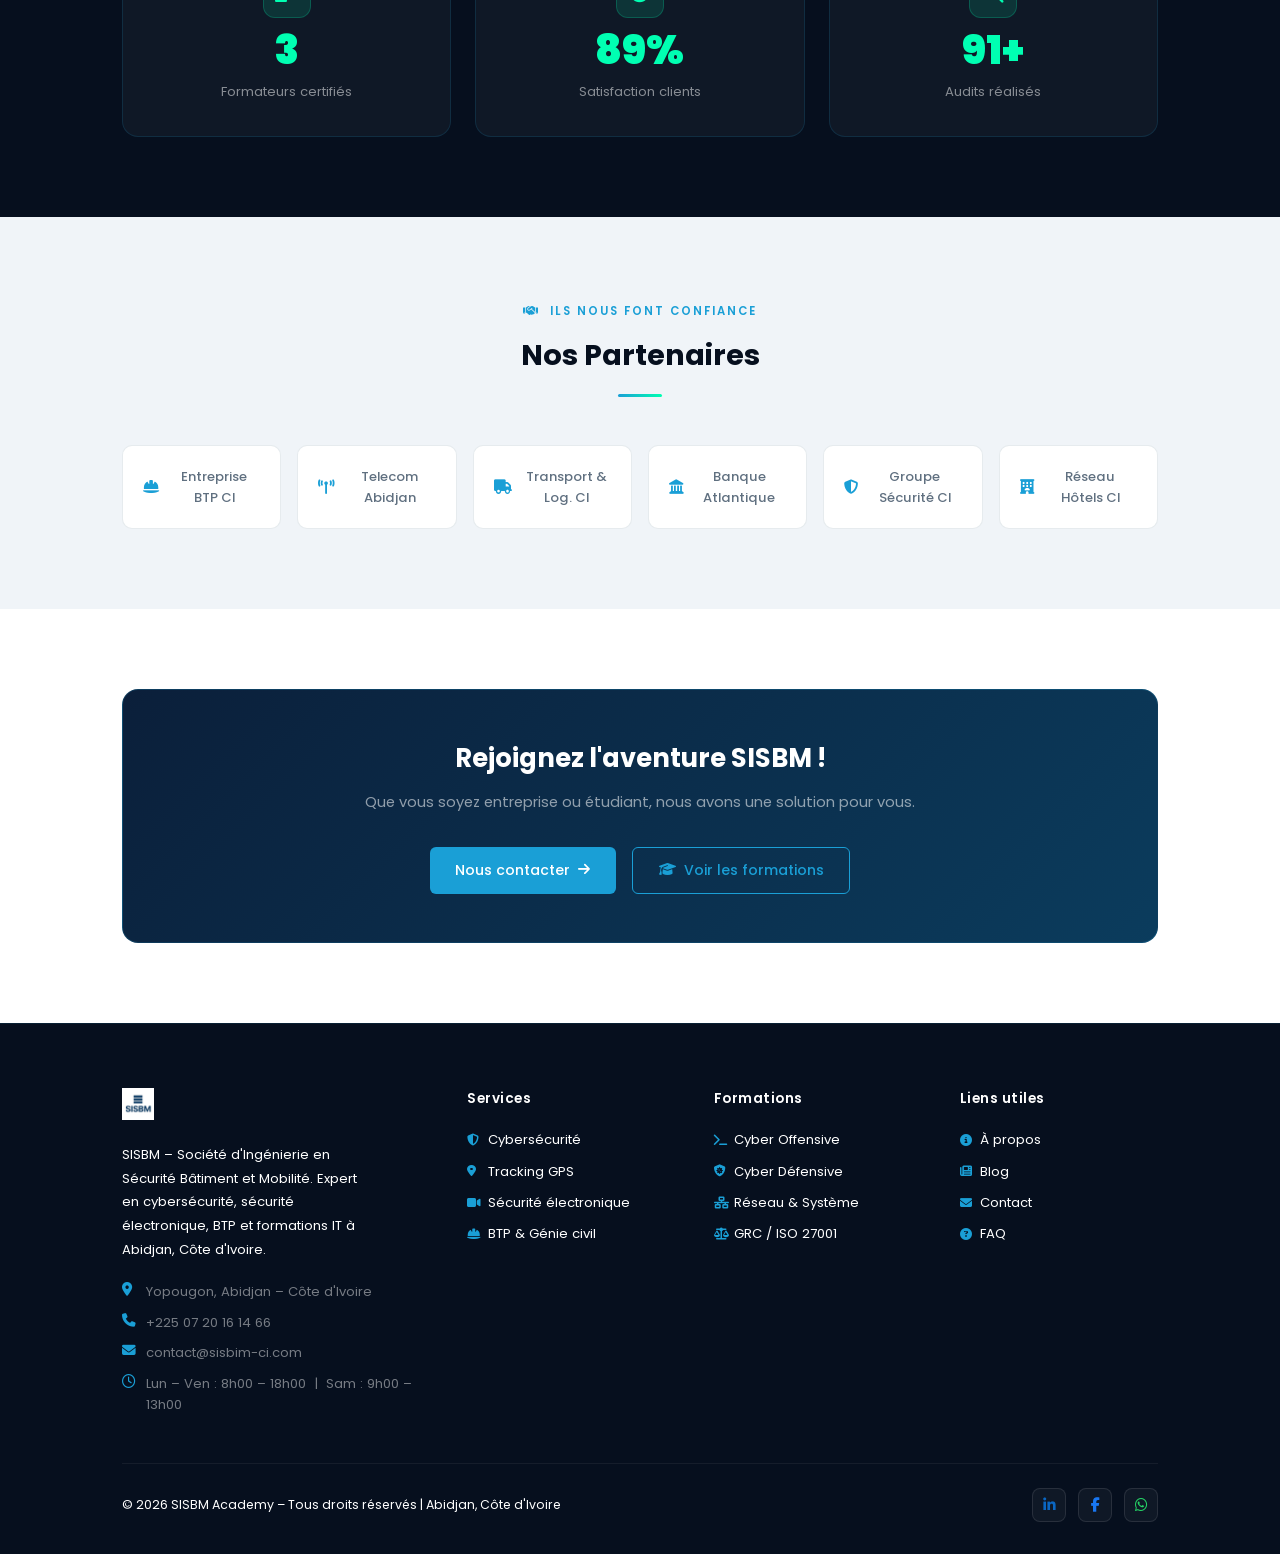
==== commit 5bc8bf27: "ajout blog + seo + nouvelles images + mise à jour design" ====
--- a/apropos.html
+++ b/apropos.html
@@ -236,9 +236,9 @@
       <div class="team-card" data-aos data-aos-delay="200">
         <div class="team-avatar-wrap">
           <img src="images/team2.jpg" alt="Responsable Formations" class="team-photo" onerror="this.style.display='none';this.nextElementSibling.style.display='flex';" />
-          <div class="team-avatar" style="background:linear-gradient(135deg,#0B2A40,#00A896);display:none;">RF</div>
-        </div>
-        <h3>Responsable Formations</h3>
+          <div class="team-avatar" style="background:linear-gradient(135deg,#0B2A40,#00A896);display:none;">BH</div>
+        </div>
+        <h3>M. BAMBA</h3>
         <span class="team-role">Expert SOC & Formateur</span>
         <p>Spécialiste SOC et SIEM. Formateur certifié avec 5 ans d'enseignement en cybersécurité.</p>
         <div class="team-certs">
@@ -254,9 +254,9 @@
       <div class="team-card" data-aos data-aos-delay="300">
         <div class="team-avatar-wrap">
           <img src="images/team3.jpg" alt="Experte GRC" class="team-photo" onerror="this.style.display='none';this.nextElementSibling.style.display='flex';" />
-          <div class="team-avatar" style="background:linear-gradient(135deg,#2A0E40,#A855F7);display:none;">GC</div>
-        </div>
-        <h3>Experte GRC</h3>
+          <div class="team-avatar" style="background:linear-gradient(135deg,#2A0E40,#1470cd);display:none;">EK</div>
+        </div>
+        <h3>Elisé Konan YAO</h3>
         <span class="team-role">Consultante Conformité</span>
         <p>Spécialiste ISO 27001, RGPD et politique de sécurité des organisations ivoiriennes.</p>
         <div class="team-certs">
@@ -272,9 +272,9 @@
       <div class="team-card" data-aos data-aos-delay="400">
         <div class="team-avatar-wrap">
           <img src="images/team4.jpg" alt="Ingénieur Réseau" class="team-photo" onerror="this.style.display='none';this.nextElementSibling.style.display='flex';" />
-          <div class="team-avatar" style="background:linear-gradient(135deg,#1A1060,#5B4BE8);display:none;">IR</div>
-        </div>
-        <h3>Ingénieur Réseau</h3>
+          <div class="team-avatar" style="background:linear-gradient(135deg,#1A1060,#5B4BE8);display:none;">YO</div>
+        </div>
+        <h3>Ouattara Yacouba Stephane</h3>
         <span class="team-role">Expert Infrastructure & Cloud</span>
         <p>Expert en infrastructure, virtualisation et cloud. Responsable des labs de formation SISBM.</p>
         <div class="team-certs">
@@ -302,7 +302,7 @@
     <div class="chiffres-grid">
       <div class="chiffre-item" data-aos data-aos-delay="100">
         <div class="chiffre-icon"><i class="fa-solid fa-calendar-check"></i></div>
-        <span class="chiffre-num" data-count="5" data-suffix=" ans">0 ans</span>
+        <span class="chiffre-num" data-count="5" data-suffix=" ans">0+ ans</span>
         <span class="chiffre-label">D'expérience</span>
       </div>
       <div class="chiffre-item" data-aos data-aos-delay="200">
@@ -383,7 +383,7 @@
         <div class="footer-contact-info">
           <div class="fci-item"><i class="fa-solid fa-location-dot"></i><span>Yopougon, Abidjan – Côte d'Ivoire</span></div>
           <div class="fci-item"><i class="fa-solid fa-phone"></i><a href="tel:+2250720161466">+225 07 20 16 14 66</a></div>
-          <div class="fci-item"><i class="fa-solid fa-envelope"></i><a href="mailto:sisbm.sarl@gmail.com">sisbm.sarl@gmail.com</a></div>
+          <div class="fci-item"><i class="fa-solid fa-envelope"></i><a href="mailto:contact@sisbim-ci.com">contact@sisbim-ci.com</a></div>
           <div class="fci-item"><i class="fa-regular fa-clock"></i><span>Lun – Ven : 8h00 – 18h00 &nbsp;|&nbsp; Sam : 9h00 – 13h00</span></div>
         </div>
       </div>
--- a/css/apropos.css
+++ b/css/apropos.css
@@ -35,6 +35,7 @@
 .page-hero{background:var(--navy);padding:9rem 2rem 5rem;position:relative;overflow:hidden}
 .hero-orb{position:absolute;width:500px;height:500px;border-radius:50%;background:radial-gradient(circle,rgba(26,159,214,.12) 0%,transparent 70%);top:-100px;right:-100px;pointer-events:none}
 .hero-grid{position:absolute;inset:0;background-image:linear-gradient(rgba(26,159,214,.05) 1px,transparent 1px),linear-gradient(90deg,rgba(26,159,214,.05) 1px,transparent 1px);background-size:60px 60px}
+.page-hero{background: linear-gradient(135deg, rgba(6,15,30,0.85) 0%, rgba(11,60,93,0.75) 100%), url('../images/notre\ equipe.png'); background-size: cover; background-position: center;}
 .page-hero-content{max-width:750px;position:relative;z-index:1}
 .breadcrumb{display:flex;align-items:center;gap:.5rem;font-size:.78rem;color:rgba(255,255,255,.4);margin-bottom:1.5rem}.breadcrumb a{color:var(--cyan)}.breadcrumb span{color:rgba(255,255,255,.25)}
 .page-hero h1{font-family:var(--fd);font-size:clamp(1.8rem,4vw,2.8rem);font-weight:900;color:#fff;line-height:1.15;margin-bottom:1.25rem}.page-hero h1 em{color:var(--green);font-style:normal}
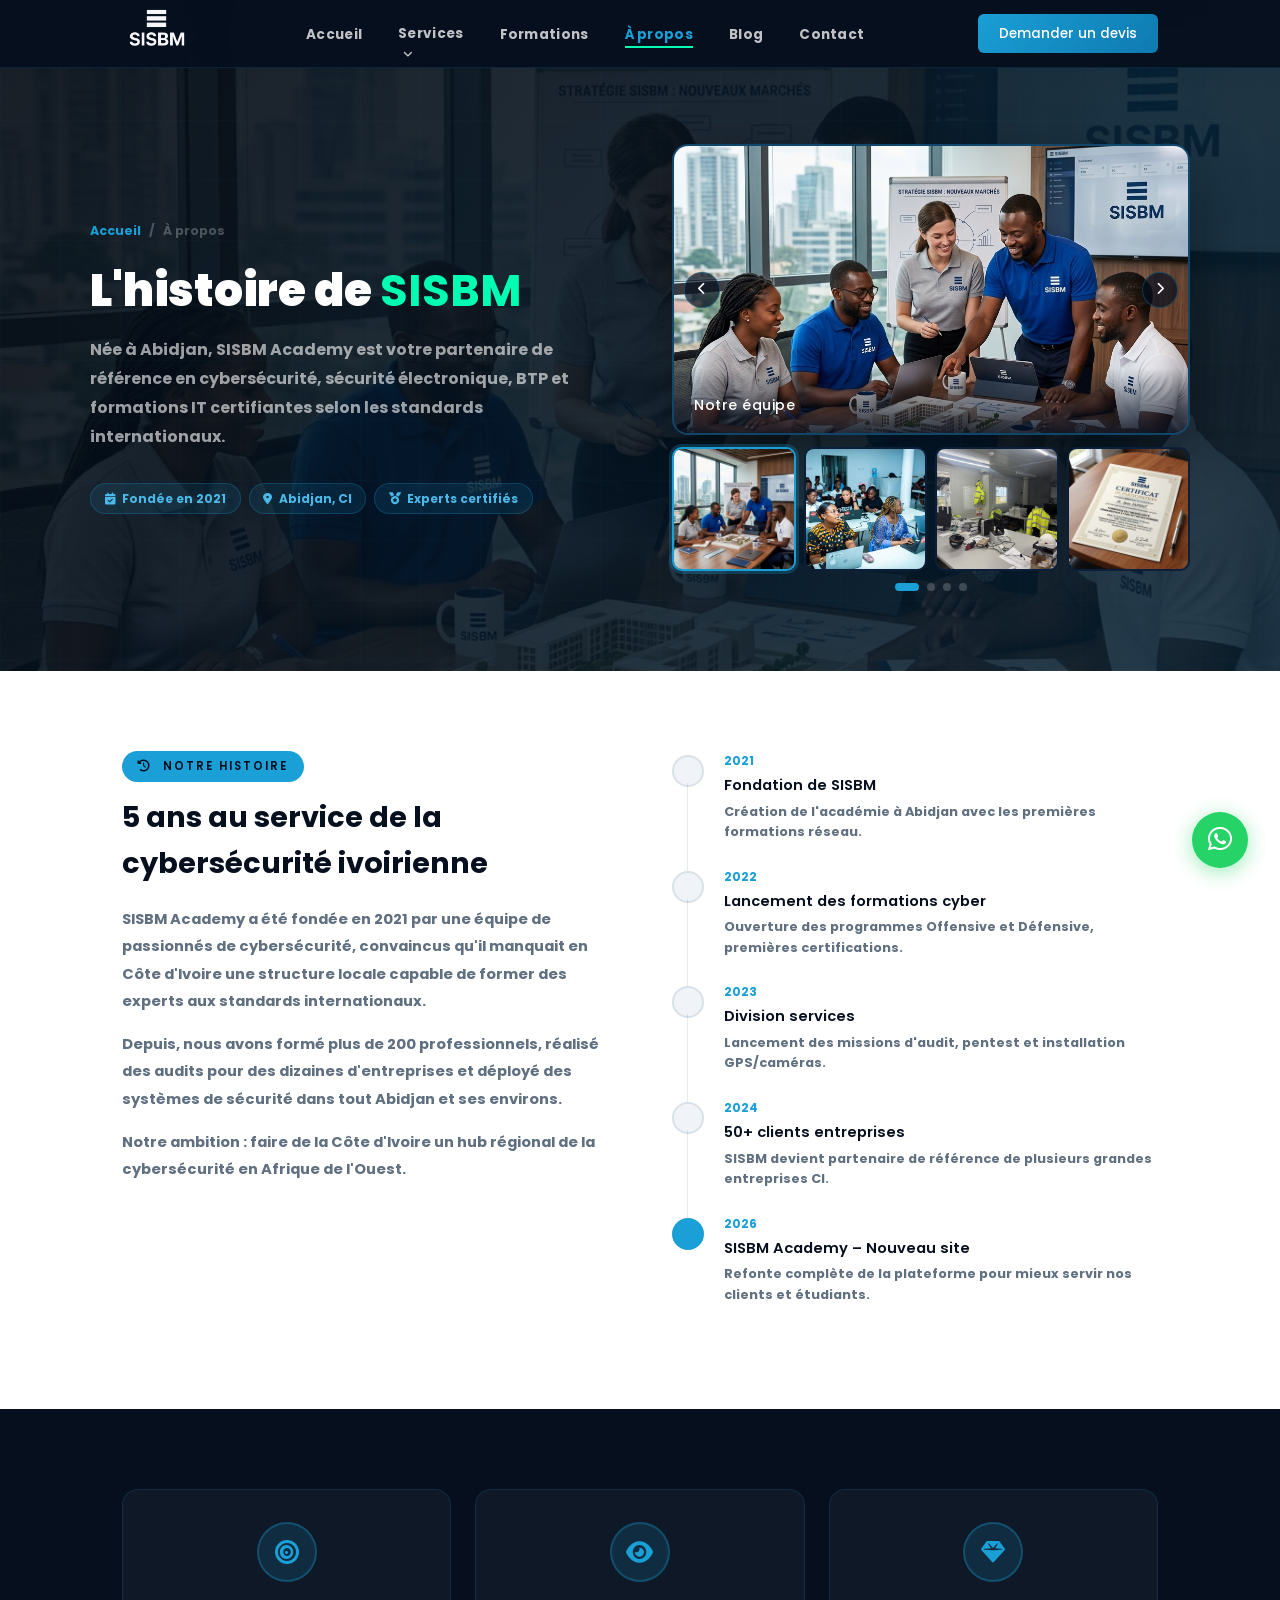
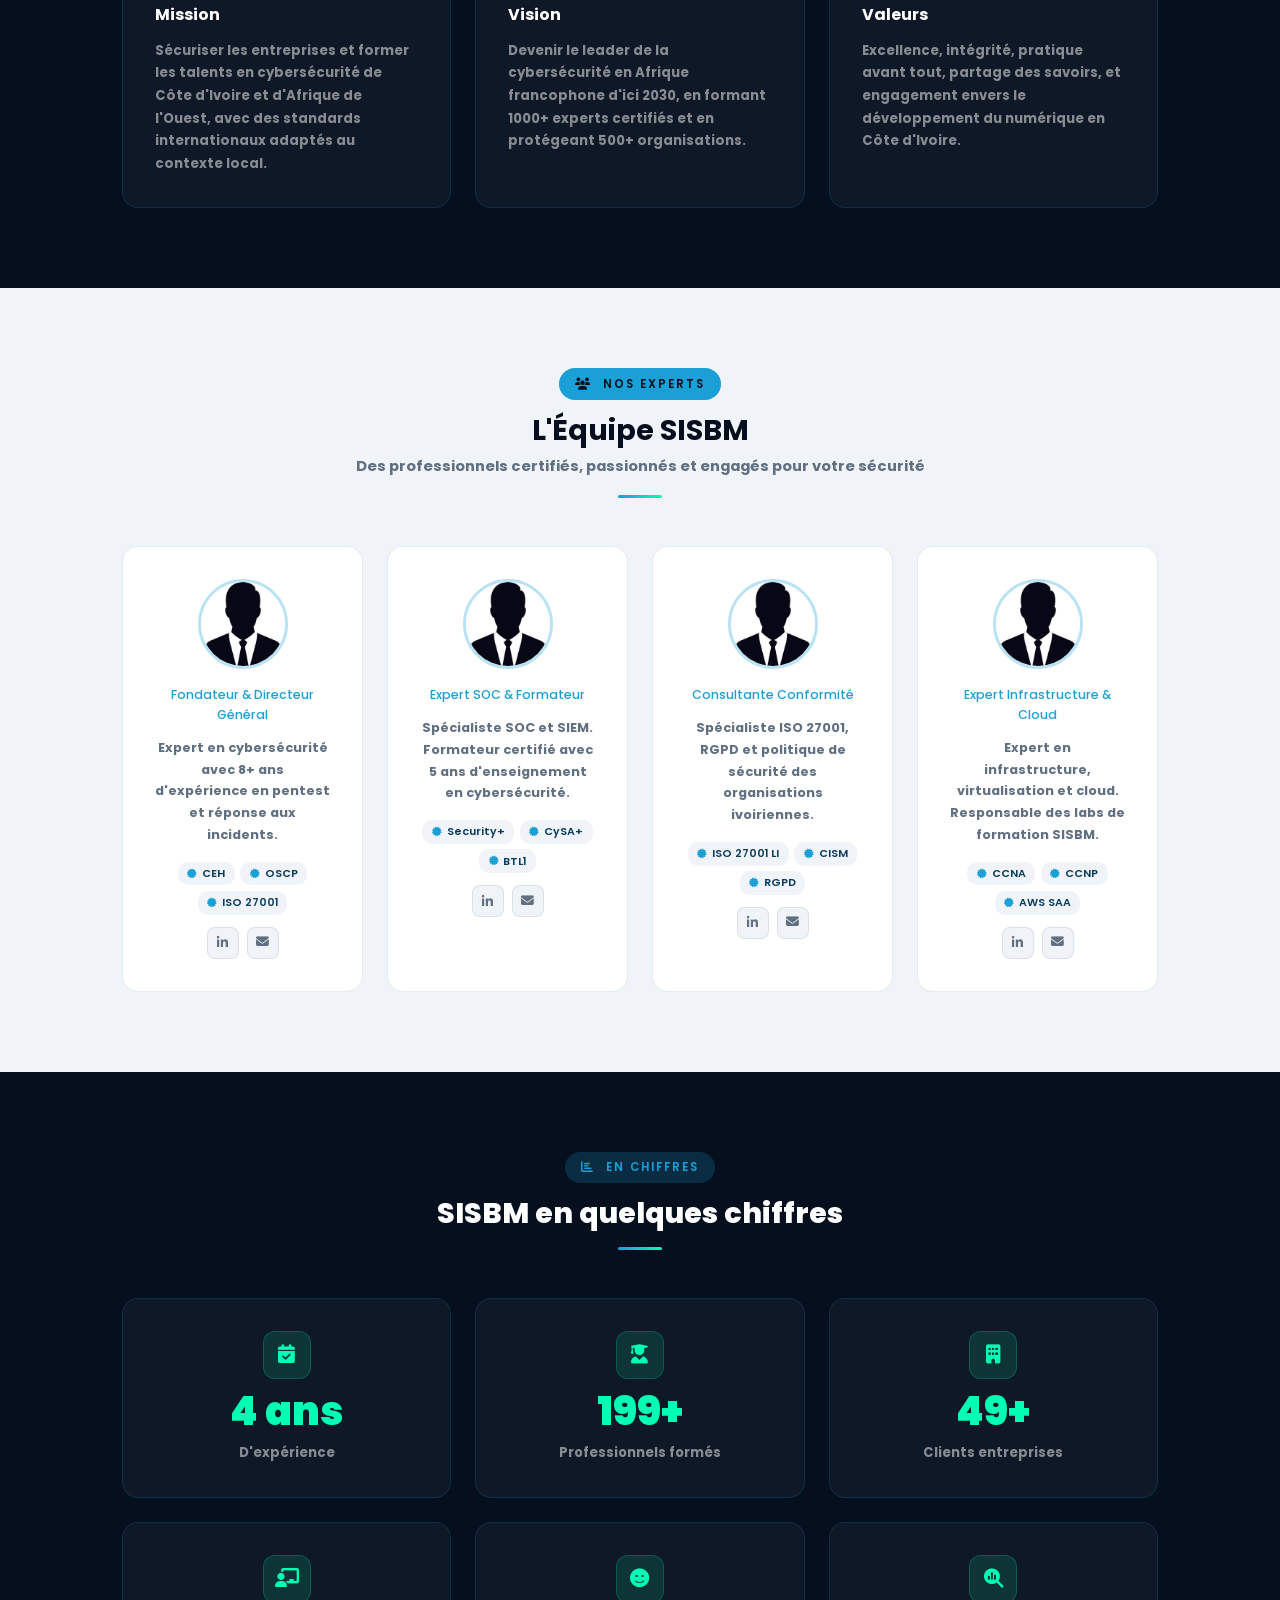
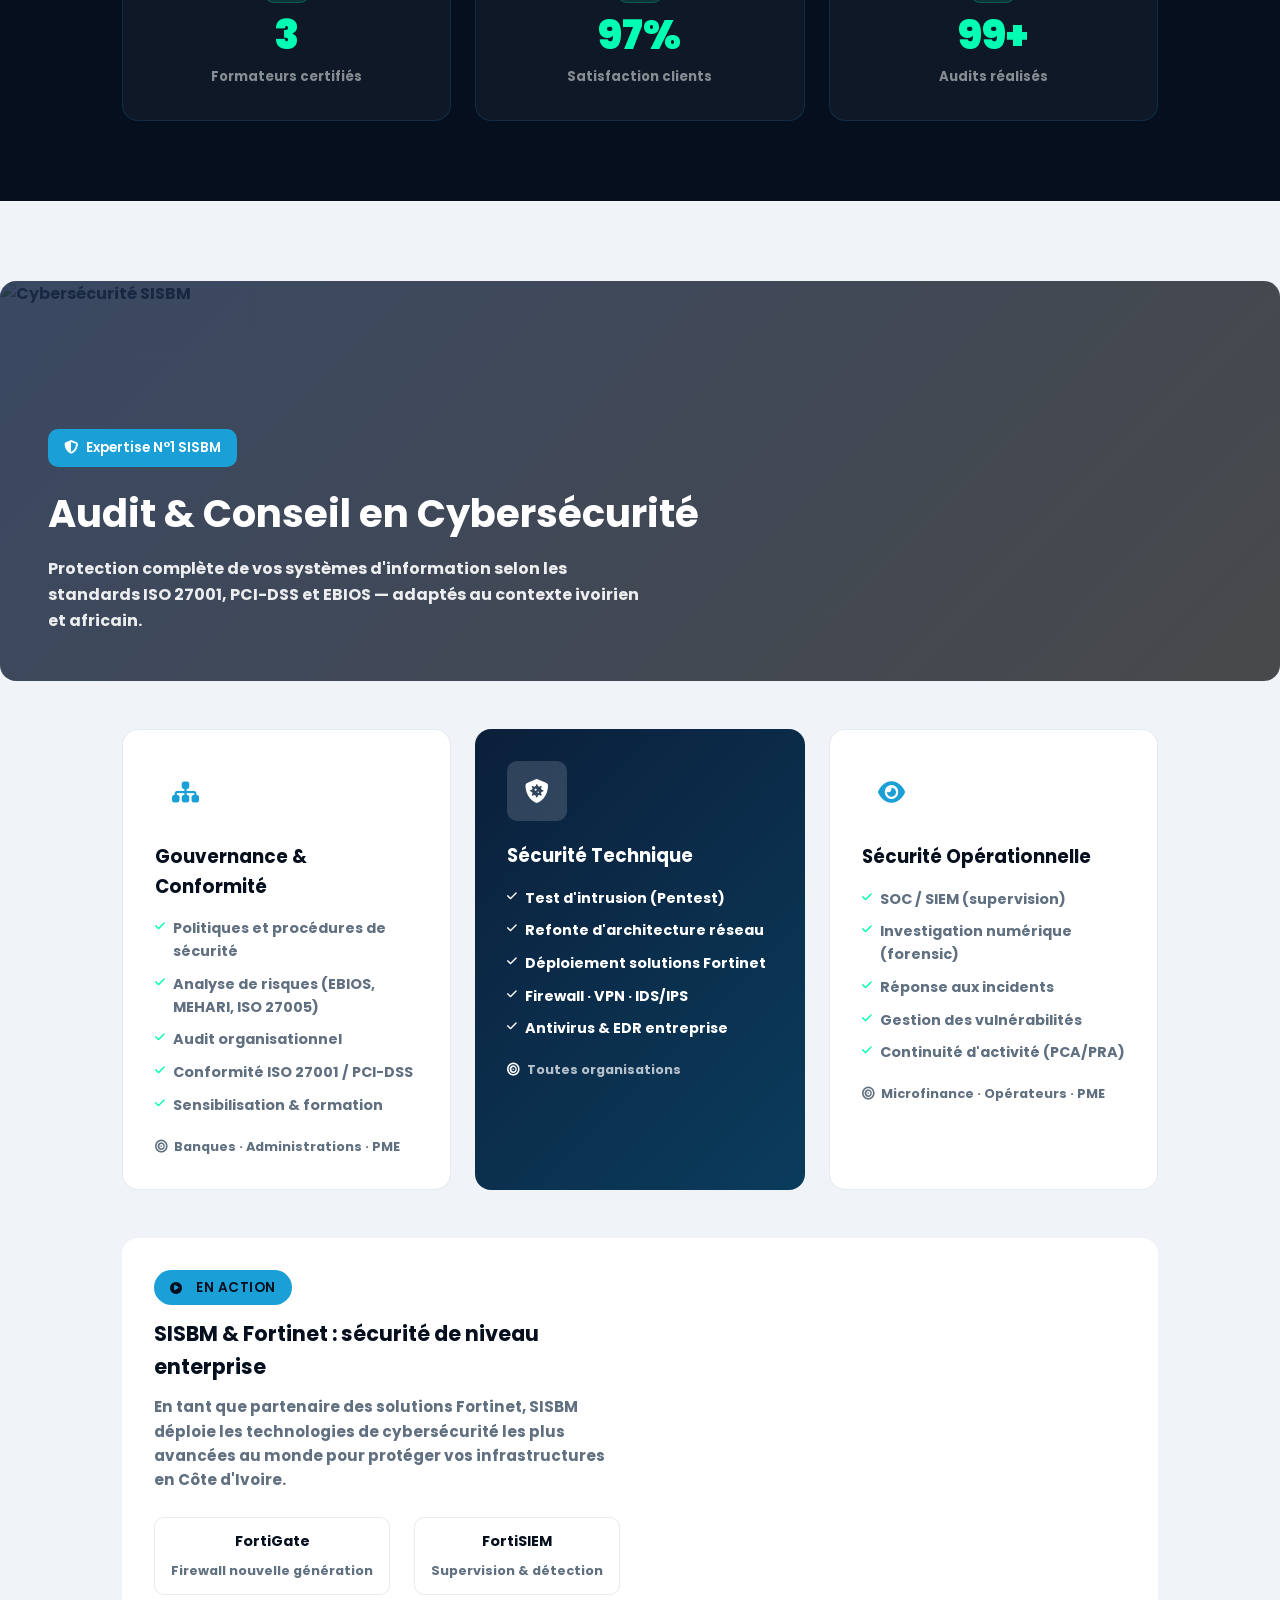
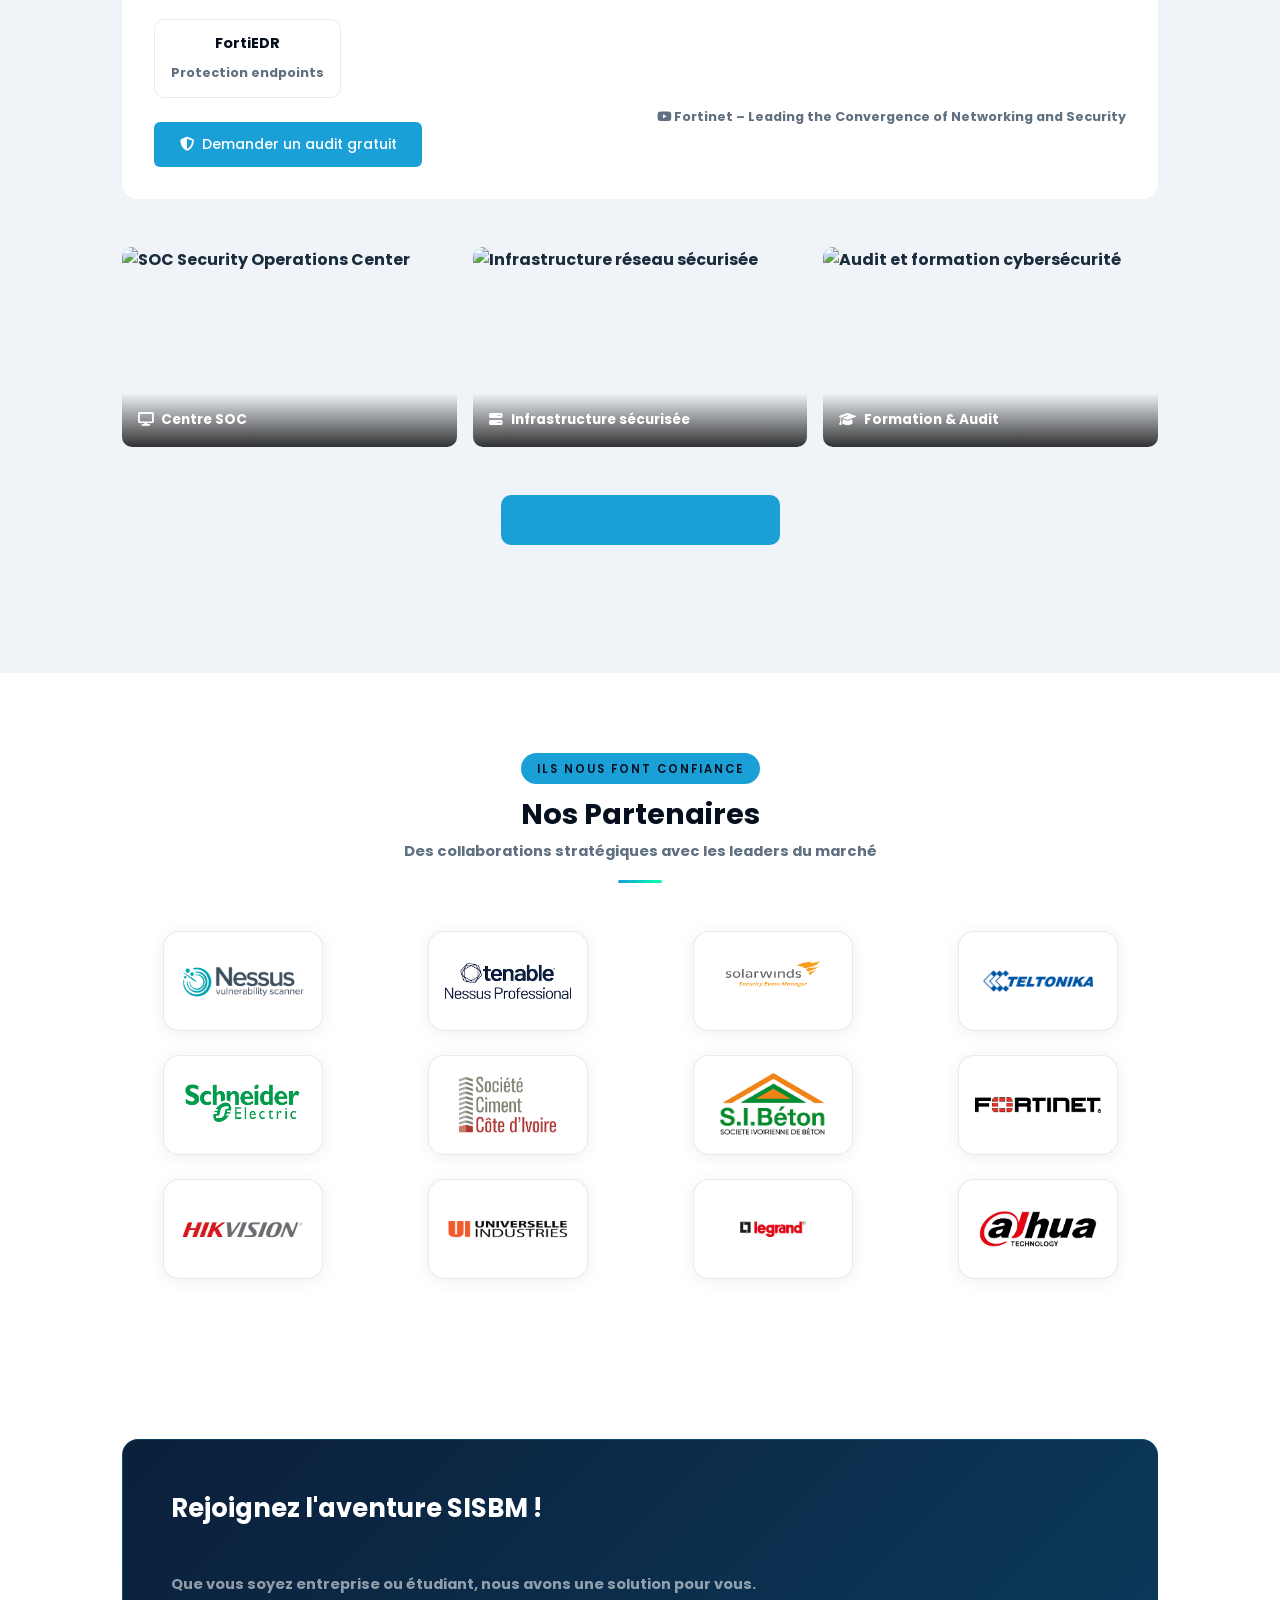
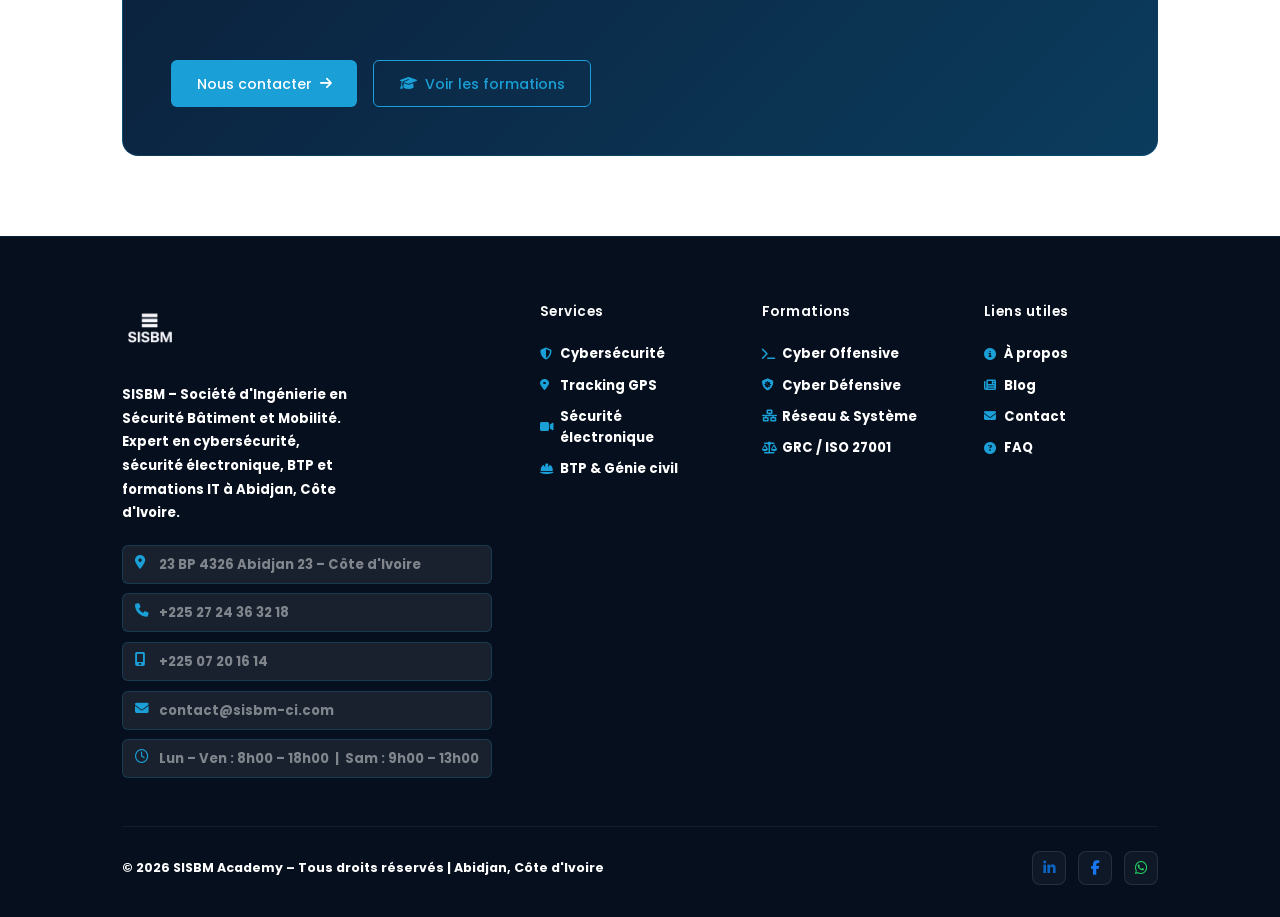
==== commit 96042ab5: "mise a jour temporaire" ====
--- a/apropos.html
+++ b/apropos.html
@@ -9,27 +9,49 @@
   <link rel="preconnect" href="https://fonts.gstatic.com" crossorigin />
   <link href="https://fonts.googleapis.com/css2?family=Poppins:wght@300;400;500;600;700&display=swap" rel="stylesheet" />
   <link rel="stylesheet" href="https://cdnjs.cloudflare.com/ajax/libs/font-awesome/6.5.1/css/all.min.css" />
+  <link rel="stylesheet" href="css/index.css" />
+  <link rel="stylesheet" href="css/services.css" />
   <link rel="stylesheet" href="css/apropos.css" />
-  <link rel="icon" type="image/jpeg" href="images/logo.jpg" />
+  <link rel="icon" type="image/png" href="images/logorech.jpg" />
 </head>
 <body>
+
+<!-- ══════════════ LOADER ══════════════ -->
+<div id="loader">
+  <div class="loader-content">
+    <div class="loader-logo">
+      <img src="images/logo.png" alt="SISBM Academy Logo" />
+    </div>
+    <div class="loader-spinner"></div>
+    <p>Chargement en cours...</p>
+  </div>
+</div>
 
 <!-- ══════════════ NAVBAR ══════════════ -->
 <nav id="navbar">
   <div class="nav-inner">
     <a href="index.html" class="logo">
-      <img src="images/logo.jpg" alt="SISBM Academy Logo" style="height:40px;width:auto;" />
+      <img src="images/logo.png" alt="SISBM Academy Logo" style="height:70px;width:auto;" />
     </a>
     <ul class="nav-links" id="nav-menu">
       <li><a href="index.html">Accueil</a></li>
-      <li><a href="services.html">Services</a></li>
+      <li class="dropdown">
+        <a href="service-cybersecurite.html">Services</a>
+        <ul class="dropdown-menu">
+          <li><span class="dropdown-section-title">Nos Domaines</span></li>
+          <li><a href="service-cybersecurite.html"><i class="fa-solid fa-shield-halved"></i> Audit & Conseil Cybersécurité</a></li>
+          <li><a href="services.html#electronique"><i class="fa-solid fa-video"></i> Sécurité Électronique</a></li>
+          <li><a href="services.html#btp"><i class="fa-solid fa-helmet-safety"></i> Construction & BTP</a></li>
+          <li><a href="services.html#mobilite"><i class="fa-solid fa-truck"></i> Mobilité & Logistique</a></li>
+        </ul>
+      </li>
       <li><a href="formations.html">Formations</a></li>
       <li><a href="apropos.html" class="active">À propos</a></li>
       <li><a href="blog.html">Blog</a></li>
       <li><a href="contact.html">Contact</a></li>
     </ul>
     <a href="contact.html#contact-form" class="nav-cta">Demander un devis</a>
-    <button class="nav-hamburger" aria-label="Menu" aria-expanded="false">
+    <button class="nav-hamburger" id="hamburger" aria-label="Menu" aria-expanded="false">
       <span></span><span></span><span></span>
     </button>
   </div>
@@ -62,7 +84,7 @@
       <!-- Carte principale (grande, en haut) -->
       <div class="carousel-main">
         <img id="carousel-main-img"
-             src="images/apropos1.jpg"
+             src="images/notre equipe.png"
              alt="SISBM Academy" />
         <div class="carousel-main-overlay">
           <span id="carousel-main-label">Notre équipe</span>
@@ -217,10 +239,9 @@
     <div class="team-grid">
       <div class="team-card" data-aos data-aos-delay="100">
         <div class="team-avatar-wrap">
-          <img src="images/team1.jpg" alt="Directeur SISBM" class="team-photo" onerror="this.style.display='none';this.nextElementSibling.style.display='flex';" />
-          <div class="team-avatar" style="background:linear-gradient(135deg,#0B3C5D,#1A9FD6);display:none;">MB</div>
-        </div>
-        <h3>M. BAMBA</h3>
+          <img src="images/dg.jpg" alt="Equipe SISBM" class="team-photo" onerror="this.style.display='none';this.nextElementSibling.style.display='flex';" />
+          <div class="team-avatar" style="background:linear-gradient(135deg,#0B3C5D,#1A9FD6);display:none;"><i class="fa-solid fa-shield-halved"></i></div>
+        </div>
         <span class="team-role">Fondateur & Directeur Général</span>
         <p>Expert en cybersécurité avec 8+ ans d'expérience en pentest et réponse aux incidents.</p>
         <div class="team-certs">
@@ -235,10 +256,9 @@
       </div>
       <div class="team-card" data-aos data-aos-delay="200">
         <div class="team-avatar-wrap">
-          <img src="images/team2.jpg" alt="Responsable Formations" class="team-photo" onerror="this.style.display='none';this.nextElementSibling.style.display='flex';" />
-          <div class="team-avatar" style="background:linear-gradient(135deg,#0B2A40,#00A896);display:none;">BH</div>
-        </div>
-        <h3>M. BAMBA</h3>
+          <img src="images/dg.jpg" alt="Equipe SISBM" class="team-photo" onerror="this.style.display='none';this.nextElementSibling.style.display='flex';" />
+          <div class="team-avatar" style="background:linear-gradient(135deg,#0B2A40,#00A896);display:none;"><i class="fa-solid fa-laptop-code"></i></div>
+        </div>
         <span class="team-role">Expert SOC & Formateur</span>
         <p>Spécialiste SOC et SIEM. Formateur certifié avec 5 ans d'enseignement en cybersécurité.</p>
         <div class="team-certs">
@@ -253,10 +273,9 @@
       </div>
       <div class="team-card" data-aos data-aos-delay="300">
         <div class="team-avatar-wrap">
-          <img src="images/team3.jpg" alt="Experte GRC" class="team-photo" onerror="this.style.display='none';this.nextElementSibling.style.display='flex';" />
-          <div class="team-avatar" style="background:linear-gradient(135deg,#2A0E40,#1470cd);display:none;">EK</div>
-        </div>
-        <h3>Elisé Konan YAO</h3>
+          <img src="images/dg.jpg" alt="Equipe SISBM" class="team-photo" onerror="this.style.display='none';this.nextElementSibling.style.display='flex';" />
+          <div class="team-avatar" style="background:linear-gradient(135deg,#2A0E40,#1470cd);display:none;"><i class="fa-solid fa-scale-balanced"></i></div>
+        </div>
         <span class="team-role">Consultante Conformité</span>
         <p>Spécialiste ISO 27001, RGPD et politique de sécurité des organisations ivoiriennes.</p>
         <div class="team-certs">
@@ -271,10 +290,9 @@
       </div>
       <div class="team-card" data-aos data-aos-delay="400">
         <div class="team-avatar-wrap">
-          <img src="images/team4.jpg" alt="Ingénieur Réseau" class="team-photo" onerror="this.style.display='none';this.nextElementSibling.style.display='flex';" />
-          <div class="team-avatar" style="background:linear-gradient(135deg,#1A1060,#5B4BE8);display:none;">YO</div>
-        </div>
-        <h3>Ouattara Yacouba Stephane</h3>
+          <img src="images/dg.jpg" alt="Equipe SISBM" class="team-photo" onerror="this.style.display='none';this.nextElementSibling.style.display='flex';" />
+          <div class="team-avatar" style="background:linear-gradient(135deg,#1A1060,#5B4BE8);display:none;"><i class="fa-solid fa-network-wired"></i></div>
+        </div>
         <span class="team-role">Expert Infrastructure & Cloud</span>
         <p>Expert en infrastructure, virtualisation et cloud. Responsable des labs de formation SISBM.</p>
         <div class="team-certs">
@@ -334,24 +352,181 @@
   </div>
 </section>
 
-<!-- ══════════════ PARTENAIRES ══════════════ -->
-<section id="partenaires">
+<!-- ══════════════ SECTION CYBERSÉCURITÉ (PRIORITÉ) ══════════════ -->
+<section id="cybersec-section">
+  <div class="cyber-hero-img">
+    <img src="https://images.unsplash.com/photo-1550751827-4bd374c3f58b?w=1400&q=80&auto=format&fit=crop"
+         alt="Cybersécurité SISBM" loading="lazy" />
+    <div class="cyber-hero-overlay"></div>
+    <div class="cyber-hero-content">
+      <span class="cyber-badge"><i class="fa-solid fa-shield-halved"></i> Expertise N°1 SISBM</span>
+      <h2>Audit & Conseil en Cybersécurité</h2>
+      <p>Protection complète de vos systèmes d'information selon les standards ISO 27001, PCI-DSS et EBIOS — adaptés au contexte ivoirien et africain.</p>
+    </div>
+  </div>
+ 
   <div class="container">
-    <div class="section-header" data-aos>
-      <span class="tag"><i class="fa-solid fa-handshake"></i> Ils nous font confiance</span>
-      <h2>Nos Partenaires</h2>
-      <div class="accent-bar"></div>
-    </div>
-    <div class="partenaires-grid" data-aos>
-      <div class="partenaire-item"><i class="fa-solid fa-helmet-safety"></i> Entreprise BTP CI</div>
-      <div class="partenaire-item"><i class="fa-solid fa-tower-broadcast"></i> Telecom Abidjan</div>
-      <div class="partenaire-item"><i class="fa-solid fa-truck"></i> Transport & Log. CI</div>
-      <div class="partenaire-item"><i class="fa-solid fa-landmark"></i> Banque Atlantique</div>
-      <div class="partenaire-item"><i class="fa-solid fa-shield-halved"></i> Groupe Sécurité CI</div>
-      <div class="partenaire-item"><i class="fa-solid fa-hotel"></i> Réseau Hôtels CI</div>
+ 
+    <!-- 3 pilliers cybersécurité -->
+    <div class="cyber-pillars" data-aos>
+      <div class="cyber-pillar">
+        <div class="cp-icon"><i class="fa-solid fa-sitemap"></i></div>
+        <h3>Gouvernance & Conformité</h3>
+        <ul>
+          <li><i class="fa-solid fa-check"></i> Politiques et procédures de sécurité</li>
+          <li><i class="fa-solid fa-check"></i> Analyse de risques (EBIOS, MEHARI, ISO 27005)</li>
+          <li><i class="fa-solid fa-check"></i> Audit organisationnel</li>
+          <li><i class="fa-solid fa-check"></i> Conformité ISO 27001 / PCI-DSS</li>
+          <li><i class="fa-solid fa-check"></i> Sensibilisation & formation</li>
+        </ul>
+        <div class="cp-targets"><i class="fa-solid fa-bullseye"></i> Banques · Administrations · PME</div>
+      </div>
+ 
+      <div class="cyber-pillar cp-featured">
+        <div class="cp-icon"><i class="fa-solid fa-shield-virus"></i></div>
+        <h3>Sécurité Technique</h3>
+        <ul>
+          <li><i class="fa-solid fa-check"></i> Test d'intrusion (Pentest)</li>
+          <li><i class="fa-solid fa-check"></i> Refonte d'architecture réseau</li>
+          <li><i class="fa-solid fa-check"></i> Déploiement solutions Fortinet</li>
+          <li><i class="fa-solid fa-check"></i> Firewall · VPN · IDS/IPS</li>
+          <li><i class="fa-solid fa-check"></i> Antivirus & EDR entreprise</li>
+        </ul>
+        <div class="cp-targets"><i class="fa-solid fa-bullseye"></i> Toutes organisations</div>
+      </div>
+ 
+      <div class="cyber-pillar">
+        <div class="cp-icon"><i class="fa-solid fa-eye"></i></div>
+        <h3>Sécurité Opérationnelle</h3>
+        <ul>
+          <li><i class="fa-solid fa-check"></i> SOC / SIEM (supervision)</li>
+          <li><i class="fa-solid fa-check"></i> Investigation numérique (forensic)</li>
+          <li><i class="fa-solid fa-check"></i> Réponse aux incidents</li>
+          <li><i class="fa-solid fa-check"></i> Gestion des vulnérabilités</li>
+          <li><i class="fa-solid fa-check"></i> Continuité d'activité (PCA/PRA)</li>
+        </ul>
+        <div class="cp-targets"><i class="fa-solid fa-bullseye"></i> Microfinance · Opérateurs · PME</div>
+      </div>
+    </div>
+ 
+    <!-- Vidéo Fortinet intégrée depuis YouTube -->
+    <div class="cyber-video-section" data-aos>
+      <div class="cyber-video-text">
+        <span class="tag"><i class="fa-solid fa-play-circle"></i> En action</span>
+        <h3>SISBM & Fortinet : sécurité de niveau enterprise</h3>
+        <p>En tant que partenaire des solutions Fortinet, SISBM déploie les technologies de cybersécurité les plus avancées au monde pour protéger vos infrastructures en Côte d'Ivoire.</p>
+        <div class="cyber-video-stats">
+          <div class="cvs-item">
+            <strong>FortiGate</strong>
+            <span>Firewall nouvelle génération</span>
+          </div>
+          <div class="cvs-item">
+            <strong>FortiSIEM</strong>
+            <span>Supervision & détection</span>
+          </div>
+          <div class="cvs-item">
+            <strong>FortiEDR</strong>
+            <span>Protection endpoints</span>
+          </div>
+        </div>
+        <a href="contact.html#contact-form" class="btn btn-primary">
+          <i class="fa-solid fa-shield-halved"></i> Demander un audit gratuit
+        </a>
+      </div>
+      <div class="cyber-video-embed">
+        <iframe
+          width="678"
+          height="381"
+          src="https://www.youtube.com/embed/o0btrmZcmGI?rel=0&modestbranding=1&mute=1"
+          title="Leading the Convergence of Networking and Security | Fortinet"
+          frameborder="0"
+          allow="accelerometer; clipboard-write; encrypted-media; gyroscope; picture-in-picture; web-share"
+          referrerpolicy="strict-origin-when-cross-origin"
+          allowfullscreen>
+        </iframe>
+        <div class="cyber-video-caption">
+          <i class="fa-brands fa-youtube"></i> Fortinet – Leading the Convergence of Networking and Security
+        </div>
+      </div>
+    </div>
+ 
+    <!-- Images cybersécurité (Unsplash) -->
+    <div class="cyber-gallery" data-aos>
+      <div class="cg-item">
+        <img src="https://images.unsplash.com/photo-1563986768609-322da13575f3?w=600&q=80&auto=format&fit=crop"
+             alt="SOC Security Operations Center" loading="lazy" />
+        <div class="cg-label"><i class="fa-solid fa-display"></i> Centre SOC</div>
+      </div>
+      <div class="cg-item">
+        <img src="https://images.unsplash.com/photo-1558494949-ef010cbdcc31?w=600&q=80&auto=format&fit=crop"
+             alt="Infrastructure réseau sécurisée" loading="lazy" />
+        <div class="cg-label"><i class="fa-solid fa-server"></i> Infrastructure sécurisée</div>
+      </div>
+      <div class="cg-item">
+        <img src="https://images.unsplash.com/photo-1504384308090-c894fdcc538d?w=600&q=80&auto=format&fit=crop"
+             alt="Audit et formation cybersécurité" loading="lazy" />
+        <div class="cg-label"><i class="fa-solid fa-graduation-cap"></i> Formation & Audit</div>
+      </div>
+    </div>
+ 
+    <div class="section-cta" data-aos>
+      <a href="service-cybersecurite.html" class="btn btn-outline-cyan">
+        Voir tous nos services cyber <i class="fa-solid fa-arrow-right"></i>
+      </a>
     </div>
   </div>
 </section>
+
+<!-- ══════════════ PARTENAIRES (Grille animée) ══════════════ -->
+  <section id="partners">
+    <div class="container">
+      <div class="section-header" data-aos>
+        <span class="tag">Ils nous font confiance</span>
+        <h2>Nos Partenaires</h2>
+        <p>Des collaborations stratégiques avec les leaders du marché</p>
+        <div class="accent-bar"></div>
+      </div>
+      
+      <div class="partners-grid">
+        <div class="partner-card" data-aos data-aos-delay="100">
+          <img src="images/partenaire1.png" alt="Partenaire" />
+        </div>
+        <div class="partner-card" data-aos data-aos-delay="150">
+          <img src="images/partenaire3.png" alt="Partenaire" />
+        </div>
+        <div class="partner-card" data-aos data-aos-delay="200">
+          <img src="images/partenaire 4.png" alt="Partenaire" />
+        </div>
+        <div class="partner-card" data-aos data-aos-delay="250">
+          <img src="images/partenaire 5.png" alt="Partenaire" />
+        </div>
+        <div class="partner-card" data-aos data-aos-delay="300">
+          <img src="images/partenaire 7.png" alt="Partenaire" />
+        </div>
+        <div class="partner-card" data-aos data-aos-delay="350">
+          <img src="images/partenaire 9.png" alt="Partenaire" />
+        </div>
+        <div class="partner-card" data-aos data-aos-delay="400">
+          <img src="images/partenaire 10.png" alt="Partenaire" />
+        </div>
+        <div class="partner-card" data-aos data-aos-delay="450">
+          <img src="images/partenaire13.jpg" alt="Partenaire" />
+        </div>
+        <div class="partner-card" data-aos data-aos-delay="450">
+          <img src="images/patenaire4.png" alt="Partenaire" />
+        </div>
+        <div class="partner-card" data-aos data-aos-delay="450">
+          <img src="images/patenaire 8.png" alt="Partenaire" />
+        </div>
+        <div class="partner-card" data-aos data-aos-delay="450">
+          <img src="images/paartenaire6.png" alt="Partenaire" />
+        </div>
+         <div class="partner-card" data-aos data-aos-delay="450">
+          <img src="images/Dahua-Logo-PNG.png" alt="Partenaire" />
+        </div>
+      </div>
+    </div>
+  </section>
 
 <!-- ══════════════ CTA ══════════════ -->
 <section id="cta">
@@ -377,20 +552,21 @@
     <div class="footer-grid">
       <div class="footer-brand">
         <a href="index.html" class="footer-logo">
-          <img src="images/logo.jpg" alt="SISBM Academy Logo" style="height:32px;width:auto;" />
+          <img src="images/logo.png" alt="SISBM Academy Logo" style="height:56px;width:auto;" />
         </a>
         <p>SISBM – Société d'Ingénierie en Sécurité Bâtiment et Mobilité. Expert en cybersécurité, sécurité électronique, BTP et formations IT à Abidjan, Côte d'Ivoire.</p>
         <div class="footer-contact-info">
-          <div class="fci-item"><i class="fa-solid fa-location-dot"></i><span>Yopougon, Abidjan – Côte d'Ivoire</span></div>
-          <div class="fci-item"><i class="fa-solid fa-phone"></i><a href="tel:+2250720161466">+225 07 20 16 14 66</a></div>
-          <div class="fci-item"><i class="fa-solid fa-envelope"></i><a href="mailto:contact@sisbim-ci.com">contact@sisbim-ci.com</a></div>
+          <div class="fci-item"><i class="fa-solid fa-location-dot"></i><span>23 BP 4326 Abidjan 23 – Côte d'Ivoire</span></div>
+          <div class="fci-item"><i class="fa-solid fa-phone"></i><a href="tel:+2252724363218">+225 27 24 36 32 18</a></div>
+          <div class="fci-item"><i class="fa-solid fa-mobile-screen"></i><a href="tel:+22507201614">+225 07 20 16 14</a></div>
+          <div class="fci-item"><i class="fa-solid fa-envelope"></i><a href="mailto:contact@sisbm-ci.com">contact@sisbm-ci.com</a></div>
           <div class="fci-item"><i class="fa-regular fa-clock"></i><span>Lun – Ven : 8h00 – 18h00 &nbsp;|&nbsp; Sam : 9h00 – 13h00</span></div>
         </div>
       </div>
       <div class="footer-col">
         <h4>Services</h4>
         <ul>
-          <li><a href="services.html#cybersec"><i class="fa-solid fa-shield-halved"></i> Cybersécurité</a></li>
+          <li><a href="service-cybersecurite.html"><i class="fa-solid fa-shield-halved"></i> Cybersécurité</a></li>
           <li><a href="services.html#tracking"><i class="fa-solid fa-location-dot"></i> Tracking GPS</a></li>
           <li><a href="services.html#electronique"><i class="fa-solid fa-video"></i> Sécurité électronique</a></li>
           <li><a href="services.html#btp"><i class="fa-solid fa-helmet-safety"></i> BTP & Génie civil</a></li>
@@ -431,6 +607,27 @@
   <i class="fa-brands fa-whatsapp"></i>
 </a>
 
+<script src="js/index.js"></script>
 <script src="js/apropos.js"></script>
+<script>
+  document.addEventListener('DOMContentLoaded', function() {
+    var hb = document.querySelector('.nav-hamburger');
+    var nl = document.querySelector('.nav-links');
+    if (hb) {
+      hb.addEventListener('click', function() {
+        nl.classList.toggle('mobile-open');
+      });
+    }
+    // Fix dropdown
+    var dropdownToggle = nl.querySelector('.dropdown > a');
+    if (dropdownToggle) {
+      dropdownToggle.addEventListener('click', function(e) {
+        e.preventDefault();
+        var dropdown = dropdownToggle.parentElement;
+        dropdown.classList.toggle('dropdown-open');
+      });
+    }
+  });
+</script>
 </body>
 </html>
--- a/css/index.css
+++ b/css/index.css
@@ -0,0 +1,1233 @@
+
+
+/* ── RESET & VARIABLES ── */
+*, *::before, *::after { box-sizing: border-box; margin: 0; padding: 0; }
+
+:root {
+  --navy:       #060F1E;
+  --navy-mid:   #0B1F3A;
+  --blue:       #0B3C5D;
+  --cyan:       #1A9FD6;
+  --cyan-light: #4BB8E8;
+  --green:      #00FFB2;
+  --green-dim:  rgba(0,255,178,0.12);
+  --white:      #FFFFFF;
+  --gray-bg:    #F0F4F8;
+  --text:       #1A2B3C;
+  --muted:      #607080;
+  --border:     rgba(11,60,93,0.1);
+
+  --font-d: 'Poppins', sans-serif;
+  --font-b: 'Poppins', sans-serif;
+  --r-sm: 6px; --r-md: 10px; --r-lg: 16px;
+  --tr: 0.25s ease;
+  --shadow: 0 2px 16px rgba(11,60,93,0.08);
+  --shadow-h: 0 8px 32px rgba(11,60,93,0.14);
+}
+*{
+  font-family: poppins, sans-serif;
+  font-weight: 700;
+}
+
+html { scroll-behavior: smooth; overflow-x: hidden; max-width: 100vw; }
+body { font-family: var(--font-b); color: var(--text); background: var(--white); overflow-x: hidden; line-height: 1.6; max-width: 100vw; }
+a { text-decoration: none; color: inherit; }
+ul { list-style: none; }
+button { cursor: pointer; font-family: var(--font-b); }
+
+.container { max-width: 1100px; margin: 0 auto; padding: 0 2rem; }
+
+/* Corrections mobile */
+@media (max-width: 640px) {
+  html, body { overflow-x: hidden; max-width: 100vw; }
+  .container { padding: 0 1rem; width: 100%; box-sizing: border-box; max-width: 100vw; }
+  section { width: 100%; overflow-x: hidden; max-width: 100vw; }
+  * { max-width: 100vw; box-sizing: border-box; }
+}
+
+/* ── LOADER ── */
+#loader {
+  position: fixed;
+  top: 0;
+  left: 0;
+  width: 100%;
+  height: 100%;
+  background: linear-gradient(135deg, var(--navy) 0%, var(--blue) 100%);
+  display: flex;
+  justify-content: center;
+  align-items: center;
+  z-index: 9999;
+  transition: opacity 0.5s ease, visibility 0.5s ease;
+}
+
+.loader-content {
+  text-align: center;
+  color: white;
+}
+
+.loader-logo img {
+  width: 120px;
+  height: auto;
+  margin-bottom: 2rem;
+  animation: logo-grow 1.5s ease-out forwards;
+}
+
+@keyframes logo-grow {
+  0% { transform: scale(0.5); opacity: 0; }
+  50% { transform: scale(1.5); opacity: 1; }
+  100% { transform: scale(1); opacity: 1; }
+}
+
+.loader-spinner {
+  width: 50px;
+  height: 50px;
+  border: 4px solid rgba(255, 255, 255, 0.3);
+  border-top: 4px solid var(--cyan);
+  border-radius: 50%;
+  animation: spin 1s linear infinite;
+  margin: 0 auto 1.5rem;
+}
+
+#loader p {
+  font-size: 1.1rem;
+  font-weight: 500;
+  margin: 0;
+}
+
+@keyframes spin {
+  0% { transform: rotate(0deg); }
+  100% { transform: rotate(360deg); }
+}
+
+@keyframes pulse {
+  0%, 100% { opacity: 1; }
+  50% { opacity: 0.7; }
+}
+
+#loader.hidden {
+  opacity: 0;
+  visibility: hidden;
+}
+
+/* ── BOUTONS ── */
+.btn {
+  display: inline-flex; align-items: center; gap: 0.5rem;
+  padding: 0.75rem 1.75rem; border-radius: var(--r-sm);
+  font-size: 0.9rem; font-weight: 500; border: none; transition: var(--tr);
+  cursor: pointer;
+}
+.btn-primary { background: var(--cyan); color: white; }
+.btn-primary:hover { background: var(--cyan-light); transform: translateY(-2px); box-shadow: 0 6px 20px rgba(26,159,214,0.35); }
+.btn-ghost { background: transparent; color: white; border: 1px solid rgba(255,255,255,0.25); }
+.btn-ghost:hover { border-color: var(--green); color: var(--green); transform: translateY(-2px); }
+.btn-outline-cyan { background: var(--cyan); color: white; border: 1px solid var(--cyan); }
+.btn-outline-cyan:hover { background: white; color: var(--cyan); }
+.btn-ghost-dark { background: white; color: var(--navy); border: 1px solid rgba(11,60,93,0.2); }
+.btn-ghost-dark:hover { border-color: var(--navy); background: var(--navy); color: white; }
+
+/* ── SECTION COMMUNE ── */
+.section-header { text-align: center; margin-bottom: 3.5rem; }
+.section-header .tag {
+  display: inline-block; font-size: 0.72rem; letter-spacing: 2px;
+  text-transform: uppercase; color: var(--cyan); font-weight: 600; margin-bottom: 0.75rem;
+}
+.section-header .light-tag { color: rgba(0,255,178,0.8); }
+.section-header h2 {
+  font-family: var(--font-d); font-size: clamp(1.4rem, 3vw, 1.9rem);
+  font-weight: 700; color: var(--navy); margin-bottom: 0.75rem; line-height: 1.25;
+}
+.section-header h2.light { color: var(--white); }
+.section-header p { color: var(--muted); font-size: 0.95rem; max-width: 520px; margin: 0 auto; }
+.section-header p.light { color: rgba(255,255,255,0.55); }
+.accent-bar { width: 44px; height: 3px; background: linear-gradient(90deg, var(--cyan), var(--green)); margin: 1rem auto 0; border-radius: 2px; }
+.section-cta { text-align: center; margin-top: 3rem; }
+
+/* ── TYPEWRITER EFFECT ── */
+#typewriter-text {
+  display: inline-block;
+  position: relative;
+  color: var(--green);
+  min-height: 1.2em;
+}
+#typewriter-text::after {
+  content: '';
+  position: absolute;
+  right: -2px;
+  height: 1.2em;
+  border-right: 2px solid var(--green);
+  animation: blink-cursor 0.7s infinite;
+}
+@keyframes blink-cursor {
+  0%, 50% { border-color: var(--green); }
+  51%, 100% { border-color: transparent; }
+}
+
+/* ── NAVBAR ── */
+#navbar {
+  position: fixed; top: 0; left: 0; right: 0; z-index: 1000;
+  height: 68px; display: flex; align-items: center;
+  background: transparent; transition: background 0.3s, box-shadow 0.3s;
+}
+#navbar.scrolled {
+  background: rgba(6,15,30,0.96); backdrop-filter: blur(12px);
+  box-shadow: 0 1px 0 rgba(26,159,214,0.2);
+}
+.nav-inner {
+  width: 100%; max-width: 1100px; margin: 0 auto; padding: 0 2rem;
+  display: flex; align-items: center; justify-content: space-between;
+}
+.logo { font-family: var(--font-d); font-size: 1.25rem; font-weight: 900; color: white; letter-spacing: 3px; }
+.logo-dot { color: var(--green); }
+.nav-links { display: flex; align-items: center; gap: 2.25rem; }
+
+/* ── DROPDOWN MENU ── */
+.nav-links li { position: relative; }
+.nav-links .dropdown > a { display: flex; align-items: center; gap: 0.4rem; cursor: pointer; }
+.nav-links .dropdown > a::after { content: '\f107'; font-family: 'Font Awesome 6 Free'; font-weight: 900; font-size: 0.7rem; margin-left: 0.3rem; transition: transform 0.3s; }
+.nav-links .dropdown:hover > a::after { transform: rotate(180deg); }
+
+.nav-links .dropdown-menu {
+  position: absolute; top: 100%; left: 50%; transform: translateX(-50%);
+  background: rgba(6,15,30,0.98); backdrop-filter: blur(12px);
+  min-width: 220px; padding: 0.75rem 0; border-radius: 8px;
+  border: 1px solid rgba(26,159,214,0.2); box-shadow: 0 8px 24px rgba(0,0,0,0.4);
+  opacity: 0; visibility: hidden; transition: all 0.3s ease; z-index: 999;
+}
+.nav-links .dropdown:hover .dropdown-menu { opacity: 1; visibility: visible; top: calc(100% + 8px); }
+
+.nav-links .dropdown-menu li { padding: 0; }
+.nav-links .dropdown-menu a {
+  display: block; padding: 0.65rem 1.25rem; font-size: 0.8rem;
+  color: rgba(255,255,255,0.75); border-left: 3px solid transparent;
+  transition: all 0.3s ease;
+}
+.nav-links .dropdown-menu a:hover { color: white; background: rgba(26,159,214,0.15); border-left-color: var(--cyan); padding-left: 1.5rem; }
+
+/* ── DROPDOWN SECTION TITLES ── */
+.dropdown-section-title {
+  display: block; padding: 0.5rem 1.25rem; font-size: 0.65rem;
+  text-transform: uppercase; letter-spacing: 1.5px; color: var(--cyan);
+  font-weight: 700; border-bottom: 1px solid rgba(26,159,214,0.2); margin-bottom: 0.5rem;
+}
+
+.nav-links a {
+  font-size: 0.85rem; color: rgba(255,255,255,0.75); letter-spacing: 0.3px;
+  transition: color var(--tr); position: relative;
+}
+.nav-links a::after {
+  content: ''; position: absolute; left: 0; bottom: -4px;
+  width: 0; height: 2px; background: var(--green); transition: width var(--tr);
+}
+.nav-links a:hover, .nav-links a.active { color: white; }
+.nav-links a:hover::after, .nav-links a.active::after { width: 100%; }
+.nav-cta {
+  background: linear-gradient(135deg, var(--cyan), #0E7AB0); color: white;
+  padding: 0.55rem 1.3rem; border: none; border-radius: var(--r-sm);
+  font-size: 0.85rem; font-weight: 500; transition: var(--tr);
+}
+.nav-cta:hover { transform: translateY(-1px); box-shadow: 0 4px 14px rgba(26,159,214,0.4); }
+.nav-hamburger { display: none; flex-direction: column; gap: 5px; background: none; border: none; padding: 4px; cursor: pointer; }
+.nav-hamburger span { display: block; width: 24px; height: 2px; background: white; border-radius: 2px; transition: var(--tr); }
+
+/* ── HERO ── */
+#hero {
+  min-height: 100vh; background: var(--navy);
+  display: flex; align-items: center; position: relative;
+  overflow: hidden; padding: 8rem 2rem 5rem;
+}
+.hero-bg { 
+  position: absolute; inset: 0; overflow: hidden; pointer-events: none; 
+  background: linear-gradient(135deg, rgba(6,15,30,0.85) 0%, rgba(11,60,93,0.75) 100%), url('../images/bginex.jpg') no-repeat;
+  background-size: cover;
+  background-position: center;
+}
+.hero-grid {
+  position: absolute; inset: 0;
+  background-image:
+    linear-gradient(rgba(26,159,214,0.05) 1px, transparent 1px),
+    linear-gradient(90deg, rgba(26,159,214,0.05) 1px, transparent 1px);
+  background-size: 60px 60px;
+}
+.orb { position: absolute; border-radius: 50%; filter: blur(80px); }
+.orb-1 { width: 500px; height: 500px; background: rgba(26,159,214,0.12); top: -100px; right: -100px; }
+.orb-2 { width: 300px; height: 300px; background: rgba(0,255,178,0.07); bottom: 0; left: 30%; }
+
+.hero-content {
+  position: relative; z-index: 2;
+  max-width: 1100px; margin: 0 auto; width: 100%;
+  display: grid; grid-template-columns: 1fr 1fr; gap: 4rem; align-items: center;
+}
+
+.hero-eyebrow {
+  display: inline-flex; align-items: center; gap: 0.6rem;
+  background: var(--green-dim); border: 1px solid rgba(0,255,178,0.3);
+  color: var(--green); padding: 0.35rem 1rem; border-radius: 20px;
+  font-size: 0.72rem; letter-spacing: 1.5px; text-transform: uppercase;
+  font-weight: 600; margin-bottom: 1.75rem;
+}
+.hero-eyebrow::before {
+  content: ''; width: 6px; height: 6px; background: var(--green);
+  border-radius: 50%; animation: pulse-dot 2s ease-in-out infinite;
+}
+@keyframes pulse-dot { 0%, 100% { opacity: 1; transform: scale(1); } 50% { opacity: 0.5; transform: scale(0.7); } }
+
+.hero-title {
+  font-family: var(--font-d); font-size: clamp(2rem, 4.5vw, 3.2rem);
+  font-weight: 900; color: white; line-height: 1.15; margin-bottom: 1.5rem;
+}
+.hero-title .highlight { color: var(--green); }
+
+.hero-desc {
+  color: rgba(255,255,255,0.65); font-size: 1rem; line-height: 1.8;
+  margin-bottom: 2.25rem; max-width: 460px;
+}
+
+.hero-actions { display: flex; gap: 1rem; flex-wrap: wrap; margin-bottom: 3rem; }
+
+.hero-stats {
+  display: flex; gap: 0; border-top: 1px solid rgba(255,255,255,0.08); padding-top: 2rem;
+}
+.hero-stats {
+  display: flex;
+  gap: 1rem;
+  margin-top: 2rem;
+}
+
+.stat-item {
+  flex: 1;
+  text-align: center;
+  background: rgba(255, 255, 255, 0.08);
+  padding: 1rem 1.5rem;
+  border-radius: 0;
+  border: 2px solid rgba(255, 255, 255, 0.2);
+}
+
+.stat-item:last-child {
+  border-right: 2px solid rgba(255, 255, 255, 0.2);
+}
+
+.stat-item:nth-child(2) {
+  border-left: 2px solid rgba(255, 255, 255, 0.2);
+  border-right: 2px solid rgba(255, 255, 255, 0.2);
+}
+
+.stat-item:last-child {
+  border-right: none;
+  padding-right: 0;
+  padding-left: 1.5rem;
+}
+
+.stat-item:nth-child(2) {
+  padding: 0 1.5rem;
+}
+
+.stat-num {
+  font-family: var(--font-d);
+  font-size: 2.5rem;
+  font-weight: 900;
+  color: #ffffff !important;
+  display: block;
+  line-height: 1;
+  margin-bottom: 0.3rem;
+}
+
+.stat-label {
+  font-size: 1rem;
+  font-weight: 600;
+  color: rgba(255,255,255,0.8);
+}
+
+/* Cartes hero droite */
+.hero-right { display: flex; flex-direction: column; gap: 1rem; }
+.hero-card {
+  background: rgba(255,255,255,0.04); border: 1px solid rgba(26,159,214,0.2);
+  border-radius: var(--r-md); padding: 1.25rem 1.5rem;
+  display: flex; align-items: center; gap: 1rem; transition: var(--tr);
+  animation: slide-in-right 0.6s ease both;
+  text-decoration: none;
+}
+.hero-card:hover { background: rgba(26,159,214,0.08); border-color: rgba(26,159,214,0.4); transform: translateX(-4px); }
+@keyframes slide-in-right { from { opacity: 0; transform: translateX(30px); } to { opacity: 1; transform: translateX(0); } }
+.hero-card:nth-child(1) { animation-delay: 0.2s; }
+.hero-card:nth-child(2) { animation-delay: 0.35s; }
+.hero-card:nth-child(3) { animation-delay: 0.5s; }
+.hero-card:nth-child(4) { animation-delay: 0.65s; }
+
+.hc-icon { width: 48px; height: 48px; border-radius: 10px; display: flex; align-items: center; justify-content: center; font-size: 1.4rem; flex-shrink: 0; }
+.hc-cyber { background: rgba(26,159,214,0.15); }
+.hc-track { background: rgba(0,255,178,0.12); }
+.hc-elec  { background: rgba(245,166,35,0.12); }
+.hc-btp   { background: rgba(200,100,50,0.12); }
+.hc-text h4 { font-size: 0.9rem; font-weight: 600; color: white; margin-bottom: 0.2rem; }
+.hc-text p  { font-size: 0.78rem; color: rgba(255,255,255,0.45); }
+.hc-arrow { margin-left: auto; color: var(--cyan); font-size: 1rem; opacity: 0; transition: var(--tr); }
+.hero-card:hover .hc-arrow { opacity: 1; transform: translateX(3px); }
+
+/* ── SERVICES APERÇU ── */
+#director-note { padding: 4.5rem 0; background: #f5f9fb; margin-top: 0; }
+#director-note .director-grid { display: grid; grid-template-columns: 1fr; gap: 0; align-items: center; justify-content: center; }
+#director-note .director-text { background: white; border: 1px solid var(--border); border-radius: var(--r-lg); padding: 2rem 2.2rem; box-shadow: var(--shadow); max-width: 800px; margin: 0 auto; text-align: center; }
+#director-note .director-text .tag { display: inline-block; font-size: 0.75rem; letter-spacing: 2px; text-transform: uppercase; color: var(--cyan); font-weight: 700; margin-bottom: 0.65rem; }
+#director-note .director-text h2 { font-family: var(--font-d); font-size: clamp(1.4rem, 3vw, 2rem); margin-bottom: 1rem; color: var(--navy); }
+#director-note .director-text p { color: var(--text); line-height: 1.8; margin-bottom: 1rem; }
+#director-note .director-text strong { display: block; margin-top: 1rem; color: var(--blue); }
+
+#services-apercu { padding: 6rem 0; position: relative; overflow: hidden; }
+
+.services-video-bg {
+  position: absolute;
+  top: 0;
+  left: 0;
+  width: 100%;
+  height: 100%;
+  z-index: 0;
+}
+
+.services-video-bg video {
+  width: 100%;
+  height: 100%;
+  object-fit: cover;
+}
+
+.services-video-overlay {
+  position: absolute;
+  top: 0;
+  left: 0;
+  width: 100%;
+  height: 100%;
+  background: rgba(10, 25, 47, 0.3);
+}
+
+#services-apercu .container { position: relative; z-index: 1; }
+
+.services-grid { display: grid; grid-template-columns: repeat(auto-fit, minmax(240px, 1fr)); gap: 1.5rem; }
+
+/* ── NOS DOMAINES D'EXPERTISES ── */
+#expertises { padding: 6rem 0; position: relative; overflow: hidden; background: #39393a; margin-top: 0; }
+
+.expertises-video-bg {
+  position: absolute;
+  top: 0;
+  left: 0;
+  width: 100%;
+  height: 100%;
+  object-fit: cover;
+  z-index: 0;
+  opacity: 0.5;
+}
+
+.expertises-video-bg video {
+  width: 100%;
+  height: 100%;
+  object-fit: cover;
+}
+
+.expertises-video-bg video {
+  width: 100%;
+  height: 100%;
+  object-fit: cover;
+}
+
+.expertises-overlay {
+  position: absolute;
+  top: 0;
+  left: 0;
+  width: 100%;
+  height: 100%;
+  background: rgba(11,60,93,0.5);
+  z-index: 1;
+  pointer-events: none;
+}
+
+#expertises .container { position: relative; z-index: 2; }
+
+.expertises-grid {
+  display: grid;
+  grid-template-columns: repeat(2, 1fr);
+  gap: 2rem;
+  max-width: 1100px;
+  margin: 0 auto;
+}
+
+.expertise-card {
+  background: #ffffff;
+  border: 1px solid #e0e0e0;
+  border-radius: 20px;
+  overflow: hidden;
+  transition: all 0.4s ease;
+  display: flex;
+  flex-direction: column;
+  text-decoration: none;
+}
+
+.expertise-card:hover {
+  transform: translateY(-8px);
+  border-color: #1a9fd6;
+  box-shadow: 0 15px 30px rgba(0,0,0,0.15);
+}
+.ec-image-wrap {
+  position: relative;
+  width: 100%;
+  height: 200px;
+  overflow: hidden;
+  padding: 10px;
+  box-sizing: border-box;
+  background: #f5f5f5;
+}
+.ec-image {
+  width: 100%;
+  height: 100%;
+  object-fit: cover;
+  transition: transform 0.5s ease;
+  border-radius: 14px;
+}
+.expertise-card:hover .ec-image {
+  transform: scale(1.1);
+}
+.ec-overlay {
+  position: absolute;
+  top: 10px;
+  left: 10px;
+  right: 10px;
+  bottom: 10px;
+  background: linear-gradient(180deg, transparent 45%, rgba(11,60,93,0.85) 100%);
+  border-radius: 14px;
+}
+
+.ec-link-icon {
+  position: absolute;
+  top: 15px;
+  right: 15px;
+  width: 40px;
+  height: 40px;
+  background: rgba(26,159,214,0.9);
+  border-radius: 50%;
+  display: flex;
+  align-items: center;
+  justify-content: center;
+  color: white;
+  font-size: 1.1rem;
+  opacity: 0;
+  transform: translateY(-10px);
+  transition: all 0.3s ease;
+}
+
+.expertise-card:hover .ec-link-icon {
+  opacity: 1;
+  transform: translateY(0);
+}
+
+.ec-content {
+  padding: 1.5rem;
+  flex: 1;
+  display: flex;
+  flex-direction: column;
+}
+
+.ec-title {
+  font-family: var(--font-d);
+  font-size: 1.4rem;
+  font-weight: 700;
+  color: #0b3c5d;
+  margin-bottom: 0.5rem;
+}
+
+.ec-subtitle {
+  font-size: 0.85rem;
+  color: #1a9fd6;
+  font-weight: 600;
+  text-transform: uppercase;
+  letter-spacing: 1px;
+  margin-bottom: 1rem;
+}
+
+.ec-desc {
+  color: #444444;
+  font-size: 0.95rem;
+  line-height: 1.7;
+  flex: 1;
+}
+
+.ec-targets {
+  margin-top: 1rem;
+  padding-top: 1rem;
+  border-top: 1px solid #eeeeee;
+  font-size: 0.8rem;
+  color: #666666;
+}
+
+.ec-targets i {
+  color: #1a9fd6;
+  margin-right: 5px;
+}
+
+@media (max-width: 768px) {
+  .expertises-grid {
+    grid-template-columns: 1fr;
+    gap: 1.5rem;
+  }
+  .ec-image-wrap {
+    height: 180px;
+  }
+}
+
+.service-card {
+  background: white; border-radius: var(--r-lg); padding: 2rem 1.75rem;
+  border: 1px solid var(--border); transition: var(--tr);
+  position: relative; overflow: hidden; display: block; text-decoration: none;
+}
+.service-card::before {
+  content: ''; position: absolute; top: 0; left: 0; right: 0; height: 3px;
+  background: linear-gradient(90deg, var(--cyan), var(--green));
+  transform: scaleX(0); transform-origin: left; transition: transform 0.3s ease;
+}
+.service-card:hover { transform: translateY(-6px); box-shadow: var(--shadow-h); }
+.service-card:hover::before { transform: scaleX(1); }
+
+.service-icon-wrap { width: 56px; height: 56px; border-radius: 14px; display: flex; align-items: center; justify-content: center; font-size: 1.6rem; margin-bottom: 1.5rem; }
+.si-cyber { background: rgba(11,60,93,0.07); }
+.si-track { background: rgba(26,159,214,0.1); }
+.si-elec  { background: rgba(0,200,150,0.1); }
+.si-btp   { background: rgba(245,166,35,0.1); }
+
+.service-card h3 { font-size: 1.05rem; font-weight: 600; color: var(--navy); margin-bottom: 0.75rem; }
+.service-card p { font-size: 0.85rem; color: var(--muted); line-height: 1.7; margin-bottom: 1.25rem; }
+.service-tags { display: flex; flex-wrap: wrap; gap: 0.4rem; margin-bottom: 1.25rem; }
+.tag-pill { background: var(--gray-bg); color: var(--blue); font-size: 0.72rem; padding: 0.25rem 0.65rem; border-radius: 20px; font-weight: 500; }
+.service-link { color: var(--cyan); font-size: 0.83rem; font-weight: 500; display: inline-flex; align-items: center; gap: 0.4rem; transition: gap var(--tr); }
+.service-card:hover .service-link { gap: 0.7rem; }
+
+/* ── FORMATIONS APERÇU ── */
+#formations-apercu { padding: 6rem 0; background: #f0f4f8; }
+
+.formations-grid { 
+  display: grid; 
+  grid-template-columns: repeat(2, 1fr); 
+  gap: 2rem; 
+  max-width: 1000px;
+  margin: 0 auto;
+}
+
+.formation-card {
+  background: #ffffff;
+  border: 1px solid #e0e0e0;
+  border-radius: 20px;
+  overflow: hidden;
+  transition: all 0.4s ease;
+  display: flex;
+  flex-direction: column;
+  text-decoration: none;
+  box-shadow: 0 4px 15px rgba(0,0,0,0.08);
+  animation: fadeInUp 0.6s ease forwards;
+  opacity: 0;
+}
+
+.formation-card:nth-child(1) { animation-delay: 0.1s; }
+.formation-card:nth-child(2) { animation-delay: 0.2s; }
+.formation-card:nth-child(3) { animation-delay: 0.3s; }
+.formation-card:nth-child(4) { animation-delay: 0.4s; }
+
+@keyframes fadeInUp {
+  from {
+    opacity: 0;
+    transform: translateY(30px);
+  }
+  to {
+    opacity: 1;
+    transform: translateY(0);
+  }
+}
+
+.formation-card:hover {
+  transform: translateY(-10px) scale(1.02);
+  box-shadow: 0 20px 40px rgba(0,0,0,0.15);
+  border-color: #1a9fd6;
+}
+
+.f-header {
+  padding: 0;
+  position: relative;
+  overflow: hidden;
+  height: 180px;
+}
+
+.fh-off, .fh-def, .fh-net, .fh-grc {
+  background-size: cover;
+  background-position: center;
+  background-repeat: no-repeat;
+}
+
+.f-header::before {
+  content: '';
+  position: absolute;
+  inset: 0;
+  background: linear-gradient(180deg, transparent 30%, rgba(11,60,93,0.9) 100%);
+  z-index: 1;
+}
+
+.f-header img {
+  width: 100%;
+  height: 100%;
+  object-fit: cover;
+  transition: transform 0.5s ease;
+}
+
+.formation-card:hover .f-header img {
+  transform: scale(1.15);
+}
+
+.f-header-content {
+  position: absolute;
+  bottom: 0;
+  left: 0;
+  right: 0;
+  padding: 1.5rem;
+  z-index: 2;
+}
+
+.f-level { 
+  display: inline-block; 
+  background: rgba(26,159,214,0.9);
+  color: white; 
+  font-size: 0.7rem; 
+  letter-spacing: 1px; 
+  text-transform: uppercase; 
+  padding: 0.3rem 0.7rem; 
+  border-radius: 20px; 
+  margin-bottom: 0.5rem; 
+  font-weight: 600;
+}
+
+.f-header h3 { 
+  color: white; 
+  font-size: 1.3rem; 
+  font-weight: 700; 
+  line-height: 1.3;
+  margin: 0;
+}
+
+.f-body { 
+  padding: 1.5rem; 
+  flex: 1; 
+  background: #ffffff;
+}
+
+.f-body ul { 
+  display: flex; 
+  flex-direction: column; 
+  gap: 0.6rem; 
+  margin: 0;
+  padding: 0;
+  list-style: none;
+}
+
+.f-body li { 
+  font-size: 0.9rem; 
+  color: #444444; 
+  display: flex; 
+  align-items: flex-start; 
+  gap: 0.6rem;
+}
+
+.f-body li::before { 
+  content: '\f00c'; 
+  font-family: 'Font Awesome 6 Free';
+  font-weight: 900;
+  color: #1a9fd6; 
+  font-size: 0.8rem;
+  margin-top: 3px;
+}
+
+.f-footer { 
+  display: flex; 
+  align-items: center; 
+  justify-content: space-between; 
+  padding: 1rem 1.5rem; 
+  border-top: 1px solid #eeeeee;
+  background: #fafafa;
+}
+
+.f-duration { 
+  font-size: 0.8rem; 
+  color: #666666;
+}
+
+.f-duration i {
+  color: #1a9fd6;
+  margin-right: 5px;
+}
+
+.f-btn { 
+  background: #0b3c5d; 
+  color: white; 
+  border: none; 
+  padding: 0.6rem 1.2rem; 
+  border-radius: 8px; 
+  font-size: 0.85rem; 
+  font-weight: 600;
+  transition: all 0.3s ease;
+}
+
+.formation-card:hover .f-btn { 
+  background: #1a9fd6;
+}
+
+.f-header-overlay {
+  position: absolute;
+  inset: 0;
+  background: linear-gradient(180deg, transparent 25%, rgba(11,60,93,0.9) 100%);
+  z-index: 1;
+}
+
+.f-header-content {
+  position: absolute;
+  bottom: 0;
+  left: 0;
+  right: 0;
+  padding: 1.25rem;
+  z-index: 2;
+}
+
+@media (max-width: 768px) {
+  .formations-grid {
+    grid-template-columns: 1fr;
+    gap: 1.5rem;
+  }
+  .f-header {
+    height: 150px;
+  }
+}
+
+/* ── POURQUOI NOUS ── */
+#why { padding: 6rem 0; background: var(--navy); position: relative; overflow: hidden; }
+#why::before {
+  content: ''; position: absolute; inset: 0;
+  background-image: linear-gradient(rgba(26,159,214,0.04) 1px, transparent 1px), linear-gradient(90deg, rgba(26,159,214,0.04) 1px, transparent 1px);
+  background-size: 50px 50px;
+}
+.why-grid { display: grid; grid-template-columns: repeat(auto-fit, minmax(200px, 1fr)); gap: 1.25rem; position: relative; z-index: 1; }
+.why-card { background: rgba(255,255,255,0.03); border: 1px solid rgba(26,159,214,0.15); border-radius: var(--r-md); padding: 1.75rem 1.5rem; transition: var(--tr); }
+.why-card:hover { background: rgba(26,159,214,0.07); border-color: rgba(26,159,214,0.35); transform: translateY(-4px); }
+.why-icon { font-size: 1.75rem; margin-bottom: 1rem; display: block; color: #ffffff; }
+.why-card h4 { font-size: 1rem; font-weight: 700; color: #ffffff; margin-bottom: 0.5rem; }
+.why-card p { font-size: 0.85rem; color: #ffffff; line-height: 1.7; opacity: 0.85; }
+
+/* ── TÉMOIGNAGES ── */
+#testimonials { padding: 6rem 0; background: var(--gray-bg); }
+
+.testi-carousel { position: relative; max-width: 900px; margin: 0 auto; overflow: hidden; touch-action: pan-y; }
+
+.testi-track { display: flex; transition: transform 0.5s ease-in-out; }
+
+.testi-card { 
+  background: white; border-radius: var(--r-lg); padding: 2rem; border: 1px solid var(--border); 
+  position: relative; transition: var(--tr); flex: 0 0 100%; box-sizing: border-box; overflow: hidden;
+}
+.testi-card:hover { transform: translateY(-4px); box-shadow: var(--shadow-h); }
+.quote-mark { font-size: 4rem; line-height: 1; color: var(--cyan); opacity: 0.2; font-family: var(--font-d); position: absolute; top: 1rem; right: 1.5rem; }
+.stars { color: #F5A623; font-size: 0.85rem; letter-spacing: 2px; margin-bottom: 1rem; }
+.testi-text { font-size: 0.87rem; color: var(--muted); line-height: 1.8; font-style: italic; margin-bottom: 1.5rem; }
+.testi-author { display: flex; align-items: center; gap: 0.75rem; border-top: 1px solid var(--border); padding-top: 1.25rem; }
+.testi-avatar { width: 40px; height: 40px; border-radius: 50%; background: var(--cyan); color: white; font-weight: 700; font-size: 0.85rem; display: flex; align-items: center; justify-content: center; flex-shrink: 0; }
+.testi-name { font-weight: 600; font-size: 0.87rem; color: var(--navy); }
+.testi-role { font-size: 0.75rem; color: var(--muted); }
+
+.testi-controls { display: flex; align-items: center; justify-content: center; gap: 1.5rem; margin-top: 2rem; }
+.testi-btn { background: var(--cyan); color: white; border: none; width: 40px; height: 40px; border-radius: 50%; cursor: pointer; transition: var(--tr); display: flex; align-items: center; justify-content: center; }
+.testi-btn:hover { background: var(--navy); transform: scale(1.1); }
+.testi-dots { display: flex; gap: 0.5rem; }
+.testi-dot { width: 10px; height: 10px; border-radius: 50%; background: var(--border); border: none; cursor: pointer; transition: var(--tr); }
+.testi-dot.active { background: var(--cyan); transform: scale(1.2); }
+
+/* ── PARTENAIRES (Grille animée) ── */
+#partners { padding: 5rem 0; background: var(--white); }
+
+.partners-grid {
+  display: grid;
+  grid-template-columns: repeat(4, 1fr);
+  gap: 1.5rem;
+  margin-top: 3rem;
+  justify-items: center;
+  align-items: center;
+}
+
+.partner-card {
+  background: white;
+  border-radius: var(--r-lg);
+  padding: 1rem;
+  display: flex;
+  align-items: center;
+  justify-content: center;
+  box-shadow: var(--shadow);
+  border: 1px solid var(--border);
+  transition: var(--tr);
+  height: 100px;
+  width: 100%;
+  max-width: 160px;
+}
+
+.partner-card:hover {
+  transform: translateY(-4px);
+  box-shadow: var(--shadow-h);
+  border-color: var(--cyan);
+}
+
+.partner-card img {
+  max-width: 100%;
+  max-height: 100%;
+  width: auto;
+  height: auto;
+  object-fit: contain;
+  filter: grayscale(0%);
+  transition: var(--tr);
+}
+
+.partner-card:hover img {
+  transform: scale(1.05);
+}
+
+@media (max-width: 992px) {
+  .partners-grid {
+    grid-template-columns: repeat(3, 1fr);
+    gap: 1rem;
+  }
+  .partner-card {
+    height: 90px;
+    max-width: 140px;
+  }
+}
+
+@media (max-width: 576px) {
+  .partners-grid {
+    grid-template-columns: repeat(2, 1fr);
+    gap: 0.75rem;
+  }
+  .partner-card {
+    padding: 0.75rem;
+    height: 80px;
+    max-width: 120px;
+  }
+}
+
+/* ── CLIENTS (Défilement auto) ── */
+#clients { padding: 5rem 0; background: linear-gradient(135deg, var(--navy) 0%, var(--blue) 100%); }
+#clients .light-tag { background: rgba(255,255,255,0.15); color: white; }
+#clients .light { color: white; }
+#clients p.light { color: rgba(255,255,255,0.8); }
+
+.clients-scroll-wrapper {
+  overflow: hidden;
+  margin-top: 3rem;
+}
+
+.clients-scroll-track {
+  display: flex;
+  gap: 3rem;
+  width: max-content;
+  animation: scroll-clients 25s linear infinite;
+}
+
+.clients-scroll-track:hover {
+  animation-play-state: paused;
+}
+
+@keyframes scroll-clients {
+  0% { transform: translateX(0); }
+  100% { transform: translateX(-50%); }
+}
+
+.client-item {
+  flex-shrink: 0;
+  width: 200px;
+  height: 120px;
+  display: flex;
+  align-items: center;
+  justify-content: center;
+  transition: var(--tr);
+}
+
+.client-item:hover {
+  transform: scale(1.08);
+}
+
+.client-item img {
+  max-width: 100%;
+  max-height: 100%;
+  object-fit: contain;
+}
+
+.client-item:hover img {
+  opacity: 1;
+}
+
+@media (max-width: 768px) {
+  .client-item { width: 160px; height: 100px; }
+}
+
+/* ── CTA CONTACT ── */
+#cta-contact { 
+  padding: 5rem 0; 
+  background: linear-gradient(135deg, rgba(6,15,30,0.9) 0%, rgba(11,60,93,0.85) 100%), url('../images/Cybersécurité\ Offensive.jpg');
+  background-size: cover;
+  background-position: center;
+}
+.cta-box {
+  background: linear-gradient(135deg, var(--navy-mid), var(--blue));
+  border-radius: var(--r-lg); padding: 3rem;
+  display: flex; align-items: center; justify-content: space-between;
+  gap: 2rem; flex-wrap: wrap;
+  border: 1px solid rgba(26,159,214,0.2);
+}
+.cta-box-text h2 { font-family: var(--font-d); font-size: clamp(1.2rem, 2.5vw, 1.6rem); font-weight: 700; color: white; margin-bottom: 0.6rem; }
+.cta-box-text p { color: rgba(255,255,255,0.55); font-size: 0.92rem; }
+.cta-box-actions { display: flex; gap: 1rem; flex-wrap: wrap; flex-shrink: 0; }
+
+/* ── FOOTER ── */
+footer { background: var(--navy); color: rgba(255,255,255,0.45); padding: 4rem 0 2rem; border-top: 1px solid rgba(26,159,214,0.12); }
+.footer-grid { display: grid; grid-template-columns: 1.5fr 1fr 1fr 1fr; gap: 3rem; margin-bottom: 3rem; }
+.footer-logo { font-family: var(--font-d); font-size: 1.2rem; font-weight: 900; color: #fff; letter-spacing: 3px; display: block; margin-bottom: 1rem; }
+.footer-brand p { font-size: 0.82rem; line-height: 1.8; color: rgba(255,255,255,0.4); }
+.footer-col h4 { color: #fff; font-size: 0.85rem; font-weight: 600; margin-bottom: 1.25rem; }
+.footer-col ul { display: flex; flex-direction: column; gap: 0.65rem; }
+.footer-col li a { font-size: 0.82rem; color: rgba(255,255,255,0.4); transition: color var(--tr); display: flex; align-items: center; gap: 0.4rem; }
+.footer-col li a i { color: var(--cyan); font-size: 0.75rem; width: 14px; }
+.footer-col li a:hover { color: var(--cyan); }
+.footer-bottom { border-top: 1px solid rgba(255,255,255,0.06); padding-top: 1.5rem; display: flex; align-items: center; justify-content: space-between; font-size: 0.78rem; }
+.footer-social { display: flex; gap: 0.75rem; }
+.social-btn { width: 34px; height: 34px; border-radius: 8px; border: 1px solid rgba(255,255,255,0.1); background: rgba(255,255,255,0.04); display: flex; align-items: center; justify-content: center; font-size: 0.85rem; transition: var(--tr); color: #ffffff; cursor: pointer; }
+.social-btn i { font-size: 0.9rem; }
+.social-btn:hover { background: rgba(255,255,255,0.1); }
+.social-btn.social-facebook { color: #1877F2; }
+.social-btn.social-facebook:hover { background: #1877F2; color: #ffffff; }
+.social-btn.social-whatsapp { color: #25D366; }
+.social-btn.social-whatsapp:hover { background: #25D366; color: #ffffff; }
+.social-btn.social-linkedin { color: #0A66C2; }
+.social-btn.social-linkedin:hover { background: #0A66C2; color: #ffffff; }
+
+/* Footer contact info */
+.footer-contact-info { margin-top: 1.25rem; display: flex; flex-direction: row; flex-wrap: wrap; gap: 0.75rem; justify-content: flex-start; }
+.fci-item { display: flex; align-items: center; gap: 0.5rem; font-size: 0.8rem; color: rgba(255,255,255,0.85); background: rgba(255,255,255,0.08); padding: 0.5rem 0.75rem; border-radius: 6px; border: 1px solid rgba(26,159,214,0.2); white-space: nowrap; }
+.fci-item a { color: rgba(255,255,255,0.85); }
+.fci-item a:hover { color: var(--cyan); }
+.fci-item i { color: var(--cyan); }
+.fci-item span { white-space: nowrap; }
+
+
+/* ── WHATSAPP FLOAT ── */
+.wa-float {
+  position: fixed; bottom: 2rem; right: 2rem; z-index: 999;
+  width: 56px; height: 56px; background: #25D366; border-radius: 50%;
+  display: flex; align-items: center; justify-content: center;
+  font-size: 1.6rem; cursor: pointer;
+  box-shadow: 0 4px 20px rgba(37,211,102,0.45);
+  animation: float-bounce 3s ease-in-out infinite;
+}
+.wa-float:hover { transform: scale(1.1); }
+@keyframes float-bounce { 0%, 100% { transform: translateY(0); } 50% { transform: translateY(-6px); } }
+
+/* ── ANIMATIONS AOS ── */
+[data-aos] { opacity: 0; transform: translateY(28px); transition: opacity 0.6s ease, transform 0.6s ease; }
+[data-aos].aos-animate { opacity: 1; transform: translateY(0); }
+[data-aos-delay="100"] { transition-delay: 0.1s; }
+[data-aos-delay="200"] { transition-delay: 0.2s; }
+[data-aos-delay="300"] { transition-delay: 0.3s; }
+[data-aos-delay="400"] { transition-delay: 0.4s; }
+
+/* ── MOBILE NAV ── */
+.nav-links.mobile-open {
+  display: flex; flex-direction: column;
+  position: fixed; top: 68px; left: 0; right: 0;
+  background: rgba(6,15,30,0.98); backdrop-filter: blur(12px);
+  padding: 1.5rem 2rem; gap: 1.25rem; z-index: 999;
+  border-bottom: 1px solid rgba(26,159,214,0.2);
+}
+.nav-links.mobile-open a { color: rgba(255,255,255,0.85); font-size: 1rem; }
+/* Mobile dropdown - click to toggle */
+.nav-links.mobile-open .dropdown > a { justify-content: space-between; }
+.nav-links.mobile-open .dropdown > a::after { content: '\f107'; font-family: 'Font Awesome 6 Free'; font-weight: 900; margin-left: auto; }
+.nav-links.mobile-open .dropdown.dropdown-open > a::after { transform: rotate(180deg); }
+.nav-links.mobile-open .dropdown-menu { 
+  display: none !important; 
+  position: relative;
+  background: rgba(6,15,30,0.98); 
+  box-shadow: none; 
+  border: none; 
+  padding: 0.5rem 0; 
+  margin: 0;
+  width: 100%;
+  max-width: none;
+  left: 0;
+  z-index: 1000;
+}
+.nav-links.mobile-open .dropdown.dropdown-open .dropdown-menu { display: block !important; }
+.nav-links.mobile-open .dropdown-menu li { padding: 0; }
+.nav-links.mobile-open .dropdown-menu a { 
+  padding: 0.6rem 1rem; 
+  font-size: 0.9rem; 
+  border-left: none;
+  text-align: center;
+  display: block;
+}
+.nav-links.mobile-open .dropdown-menu a:hover { background: rgba(26,159,214,0.15); padding-left: 1rem; }
+.nav-links.mobile-open .dropdown-section-title { 
+  font-size: 0.7rem; 
+  padding: 0.5rem 1rem;
+  text-align: center;
+}
+
+/* ── RESPONSIVE ── */
+@media (max-width: 1024px) {
+  .hero-content { gap: 2rem; }
+  .footer-grid { grid-template-columns: repeat(2, 1fr); gap: 2.5rem; }
+}
+
+@media (max-width: 900px) {
+  .hero-content { grid-template-columns: 1fr; gap: 2.5rem; }
+  .hero-right { display: flex; flex-direction: column; gap: 1rem; }
+  .footer-grid { grid-template-columns: repeat(2, 1fr); gap: 2rem; }
+  .cta-box { flex-direction: column; text-align: center; }
+  .cta-box-actions { justify-content: center; }
+  .services-grid { grid-template-columns: repeat(2, 1fr); }
+  .formations-grid { grid-template-columns: repeat(2, 1fr); }
+}
+
+@media (max-width: 768px) {
+  .nav-links { display: none; }
+  .nav-cta { display: none; }
+  .nav-hamburger { display: flex; }
+  .nav-links.mobile-open { display: flex !important; }
+  #hero { padding: 6rem 1.5rem 4rem; }
+  .hero-title { font-size: 1.8rem; line-height: 1.2; margin-bottom: 1rem; }
+  .hero-desc { font-size: 0.95rem; }
+  .hero-eyebrow { font-size: 0.65rem; margin-bottom: 1.25rem; }
+  .hero-stats { flex-wrap: wrap; gap: 1rem; padding-top: 1.5rem; text-align: center; justify-content: center; }
+  .stat-item { flex: 0 0 calc(33.333% - 0.75rem); padding: 1rem 0.75rem !important; border: 2px solid rgba(255, 255, 255, 0.2) !important; border-radius: 0; }
+  .stat-item:nth-child(2) { border: 2px solid rgba(255, 255, 255, 0.2) !important; }
+  .stat-num { font-size: 2rem; }
+  .hero-card { padding: 1rem 1.25rem; }
+  .hc-icon { width: 40px; height: 40px; font-size: 1.2rem; }
+  .hc-text h4 { font-size: 0.85rem; }
+  .hc-text p { font-size: 0.75rem; }
+  .services-grid { grid-template-columns: 1fr; }
+  .formations-grid { grid-template-columns: 1fr; }
+  .footer-grid { grid-template-columns: repeat(2, 1fr); gap: 2rem; }
+  .footer-bottom { flex-direction: column; gap: 1rem; text-align: center; }
+  .cta-box { padding: 2rem 1.5rem; }
+  .section-header h2 { font-size: 1.5rem; }
+  #services-apercu { padding: 4rem 1.5rem; }
+  #formations-apercu { padding: 4rem 1.5rem; }
+  #why { padding: 4rem 1.5rem; }
+  #testimonials { padding: 4rem 1.5rem; }
+  #cta-contact { padding: 3.5rem 1.5rem; }
+  #director-note .director-grid { grid-template-columns: 1fr; }
+  #director-note .director-text { padding: 1.5rem 1.5rem; }
+  #director-note .director-text h2 { font-size: 1.3rem; }
+  #director-note .director-text p { font-size: 0.94rem; }
+}
+
+@media (max-width: 640px) {
+  .nav-inner { padding: 0 1rem; }
+  .logo img { height: 32px; }
+  #hero { padding: 5rem 1rem 2rem; min-height: auto; }
+  .hero-left { width: 100%; }
+  .hero-title { font-size: 1.5rem; margin-bottom: 0.75rem; }
+  .hero-desc { font-size: 0.9rem; margin-bottom: 1.25rem; }
+  .hero-actions { flex-direction: column; gap: 0.75rem; }
+  .btn { padding: 0.65rem 1.5rem; font-size: 0.85rem; width: 100%; }
+  .hero-stats { flex-direction: column; gap: 1.25rem; border-top: 1px solid rgba(255,255,255,0.08); padding-top: 1.25rem; margin-top: 1.5rem; text-align: center; }
+  .stat-item { flex: 1 0 calc(50% - 0.5rem); padding: 1rem; border: 2px solid rgba(255, 255, 255, 0.2); border-radius: 0; margin-bottom: 0; }
+  .stat-num { font-size: 2rem; }
+  .stat-label { font-size: 0.9rem; }
+  .hero-right { flex-direction: column; gap: 0.75rem; margin-top: 1.5rem; }
+  .hero-card { padding: 0.9rem 1rem; gap: 0.75rem; }
+  .hc-icon { width: 36px; height: 36px; font-size: 1.1rem; }
+  #director-note .director-text { padding: 1.5rem 1.5rem; }
+  #director-note .director-text h2 { font-size: 1.3rem; }
+  #director-note .director-text p { font-size: 0.94rem; }
+  .hc-text h4 { font-size: 0.8rem; margin-bottom: 0.1rem; }
+  .hc-text p { font-size: 0.7rem; }
+  .hc-arrow { font-size: 0.9rem; }
+  .container { padding: 0 1rem; }
+  .section-header { margin-bottom: 2.5rem; }
+  .section-header h2 { font-size: 1.3rem; }
+  .section-header p { font-size: 0.9rem; }
+  .service-card { padding: 1.5rem; }
+  .f-header { padding: 1.25rem; }
+  .f-body { padding: 1rem; }
+  .f-body li { font-size: 0.78rem; }
+  .why-grid { grid-template-columns: repeat(3, 1fr); gap: 1rem; }
+  .why-card { padding: 1.5rem; }
+  .testi-grid { grid-template-columns: 1fr; }
+  .footer-grid { grid-template-columns: 1fr; gap: 2rem; }
+  .footer-brand .footer-logo { font-size: 1rem; }
+  .footer-brand p { font-size: 0.85rem; }
+  .footer-col h4 { font-size: 1rem; }
+  .footer-col li a { font-size: 0.85rem; }
+  footer { padding: 2rem 1rem 1rem; }
+  .footer-bottom { font-size: 0.8rem; flex-direction: column; gap: 1rem; text-align: center; }
+  .footer-col { padding: 0.5rem 0; }
+  .fci-item { font-size: 0.8rem; gap: 0.5rem; }
+  .footer-contact-info { gap: 0.5rem; }
+  /* Tailles de police générales réduites pour mobile */
+  p, li, span, a { font-size: 0.85rem; word-wrap: break-word; }
+  h1 { font-size: 1.8rem; }
+  h2 { font-size: 1.4rem; }
+  h3 { font-size: 1.1rem; }
+  h4 { font-size: 0.95rem; }
+  /* Footer spécifique */
+  .footer-col h4 { font-size: 1rem; font-weight: 600; }
+  .footer-col ul li a { font-size: 0.85rem; }
+  .footer-brand p { font-size: 0.85rem; line-height: 1.5; }
+  .fci-item { font-size: 0.75rem; padding: 0.4rem 0.6rem; }
+  .expertises-grid { grid-template-columns: 1fr; }
+  .formations-grid { grid-template-columns: 1fr; }
+  .ec-image-wrap { height: 160px; }
+  .ec-content { padding: 1.25rem; }
+  .ec-title { font-size: 1.2rem; }
+  .ec-desc { font-size: 0.88rem; }
+  /* Loader centré sur mobile */
+  #loader { left: 0; width: 100%; }
+  .loader-content { padding: 0 1rem; }
+  /* WhatsApp flottant bien positionné */
+  .wa-float { bottom: 1.5rem; right: 1rem; }
+  /* Sections bien centrées */
+  section { overflow-x: hidden; max-width: 100vw; }
+  .section-header { padding: 0 0.5rem; }
+  /* Éviter tout débordement */
+  img, video, iframe, embed, object { max-width: 100%; height: auto; }
+  .hero-bg { background-size: cover; background-position: center; }
+  .hero-content { max-width: 100%; padding: 0; }
+  .hero-card { width: 100%; }
+  .expertises-grid, .formations-grid { width: 100%; }
+  .expertise-card, .formation-card { width: 100%; }
+  .service-card-dark { width: 100%; }
+  .scd-image-wrap { width: 100%; }
+  .clients-scroll-wrapper { width: 100%; }
+  .testimonials-wrapper { width: 100%; }
+  .cta-box { width: 100%; }
+  .why-grid { width: 100%; }
+}
+
+/* ── SERVICES GRILLE NOIRE (4 COLONNES) ── */
+#services-apercu { background: #000000; padding: 5rem 0; }
+.services-main-title { color: #003366; font-family: 'Poppins', sans-serif; font-size: clamp(1.2rem, 2.5vw, 1.8rem); font-weight: 700; text-transform: uppercase; letter-spacing: 0.5px; margin-bottom: 1rem; }
+.services-grid-dark { display: grid; grid-template-columns: repeat(4, 1fr); gap: 1.5rem; margin-bottom: 3rem; }
+@media(max-width: 1024px) { .services-grid-dark { grid-template-columns: repeat(2, 1fr); } }
+@media(max-width: 600px) { 
+  .services-grid-dark { grid-template-columns: 1fr; }
+  .scd-title { font-size: 0.9rem; }
+  .scd-desc { font-size: 0.8rem; }
+  #services-apercu { padding: 3rem 1rem; }
+}
+
+.service-card-dark { display: block; background: transparent; border-radius: 0; overflow: hidden; transition: transform 0.3s ease; }
+.service-card-dark:hover { transform: translateY(-5px); }
+.scd-image-wrap { position: relative; width: 100%; height: 200px; overflow: hidden; }
+.scd-image { width: 100%; height: 100%; object-fit: cover; filter: grayscale(100%); transition: filter 0.3s ease; }
+.service-card-dark:hover .scd-image { filter: grayscale(0%); }
+.scd-accent { position: absolute; top: 0; right: 0; width: 50px; height: 50px; border-radius: 0 0 0 100%; background: linear-gradient(135deg, #003366 50%, #ffffff 50%); }
+.scd-title { font-family: 'Poppins', sans-serif; font-size: 1rem; font-weight: 700; color: #FFFFFF; text-transform: uppercase; margin: 1rem 0 0.5rem; padding: 0 0.5rem; }
+.scd-date { display: block; font-family: 'Poppins', sans-serif; font-size: 0.85rem; font-weight: 600; color: #003366; padding: 0 0.5rem; margin-bottom: 0.5rem; }
+.scd-desc { font-family: 'Poppins', sans-serif; font-size: 0.85rem; color: #CCCCCC; padding: 0 0.5rem 1rem; line-height: 1.5; }
+
+/* ── SERVICES GRILLE NOIRE (4 COLONNES) ── */
--- a/css/services.css
+++ b/css/services.css
@@ -0,0 +1,845 @@
+/* =============================================
+   Service: Audit & Conseil Cybersécurité
+   ============================================= */
+
+/* Prévention du scroll horizontal */
+html { overflow-x: hidden; }
+body { overflow-x: hidden; }
+
+/* Exception pour les images de contenu */
+img { max-width: 100%; height: auto; }
+
+.objective-card {
+  display: flex;
+  align-items: stretch;
+  gap: 1.5rem;
+}
+
+.objective-card .objective-icon {
+  flex: 0 0 350px;
+}
+
+.objective-icon .obj-img { 
+  width: 100%;
+  height: 350px;
+  object-fit: cover;
+  border-radius: 25px;
+  border: 4px solid var(--cyan);
+}
+
+.objective-card .objective-content {
+  flex: 1;
+  background: rgba(255, 255, 255, 0.05);
+  border-radius: 25px;
+  border: 2px solid rgba(255, 255, 255, 0.1);
+  padding: 2.5rem;
+}
+
+/* Services Grid */
+.services-grid {
+  display: grid;
+  grid-template-columns: repeat(3, 1fr);
+  gap: 1.5rem;
+  margin-top: 3rem;
+}
+
+.service-card {
+  background: rgba(255, 255, 255, 0.05);
+  border-radius: 16px;
+  border: 2px solid rgba(255, 255, 255, 0.1);
+  padding: 2rem;
+  text-align: center;
+  transition: all 0.3s ease;
+}
+
+.service-card:hover {
+  background: rgba(255, 255, 255, 0.1);
+  border-color: var(--cyan);
+  transform: translateY(-5px);
+}
+
+.service-icon {
+  width: 70px;
+  height: 70px;
+  margin: 0 auto 1.5rem;
+  display: flex;
+  align-items: center;
+  justify-content: center;
+  background: rgba(26, 159, 214, 0.15);
+  border-radius: 50%;
+}
+
+.service-icon i {
+  font-size: 1.8rem;
+  color: var(--cyan);
+}
+
+.service-card h3 {
+  color: #ffffff;
+  font-size: 1.25rem;
+  margin-bottom: 1rem;
+}
+
+.service-card p {
+  color: rgba(255, 255, 255, 0.7);
+  font-size: 0.95rem;
+  margin-bottom: 1.5rem;
+}
+
+.service-features {
+  list-style: none;
+  padding: 0;
+  margin: 0;
+  text-align: left;
+}
+
+.service-features li {
+  color: rgba(255, 255, 255, 0.8);
+  font-size: 0.9rem;
+  padding: 0.5rem 0;
+  display: flex;
+  align-items: center;
+  gap: 0.75rem;
+}
+
+.service-features li i {
+  color: var(--cyan);
+}
+
+/* Responsive mobile */
+@media (max-width: 768px) {
+  .services-grid {
+    grid-template-columns: 1fr;
+    gap: 1rem;
+  }
+  
+  .service-card {
+    margin-bottom: 1rem;
+  }
+}
+
+/* Responsive mobile */
+@media (max-width: 768px) {
+  .objective-card,
+  .pentest-card {
+    flex-direction: column;
+    align-items: stretch;
+  }
+  
+  .objective-card .objective-icon,
+  .pentest-card .objective-icon {
+    flex: 0 0 auto;
+    width: 100%;
+  }
+  
+  .objective-icon .obj-img,
+  .pentest-card .objective-icon .obj-img {
+    width: 100%;
+    height: auto;
+    aspect-ratio: 1 / 1;
+    object-fit: cover;
+    border-radius: 20px;
+    border: 3px solid var(--cyan);
+  }
+  
+  .objective-card .objective-content,
+  .pentest-card .objective-content {
+    padding: 1.5rem;
+    margin-top: 1.5rem;
+  }
+  
+  /* Section header spacing on mobile - only for pentest */
+  #pentest {
+    padding-top: 5rem;
+  }
+  
+  .section-header {
+    padding-top: 0;
+  }
+}
+
+/* Same styles for pentest section */
+.pentest-card {
+  display: flex;
+  align-items: stretch;
+  gap: 1.5rem;
+}
+
+.pentest-card .objective-icon {
+  flex: 0 0 350px;
+}
+
+.pentest-card .objective-icon .obj-img {
+  width: 100%;
+  height: 350px;
+  object-fit: cover;
+  border-radius: 25px;
+  border: 4px solid var(--cyan);
+}
+
+.pentest-card .objective-content {
+  flex: 1;
+  background: rgba(255, 255, 255, 0.05);
+  border-radius: 25px;
+  border: 2px solid rgba(255, 255, 255, 0.1);
+  padding: 2.5rem;
+}
+
+.btn-discover {
+  background: #ffffff !important;
+  color: var(--navy) !important;
+  border: 2px solid #ffffff;
+}
+
+.btn-discover:hover {
+  background: var(--cyan) !important;
+  color: #ffffff !important;
+  border-color: var(--cyan);
+}
+
+.page-hero-image {
+  display: flex;
+  align-items: center;
+  justify-content: center;
+}
+
+.page-hero-image .hero-img {
+  max-width: 600px;
+  height: auto;
+  max-height: 500px;
+  object-fit: contain;
+  border-radius: 30px;
+  border: 4px solid var(--cyan);
+  box-shadow: 0 10px 40px rgba(26, 159, 214, 0.4);
+  transition: transform 0.3s ease;
+}
+
+.page-hero-image .hero-img:hover {
+  transform: scale(1.05);
+}
+
+/* Image mobile - visible uniquement sur mobile */
+.mobile-hero-img {
+  display: none;
+  text-align: center;
+  width: 110%;
+  margin-left: -5%;
+}
+
+.mobile-hero-img .hero-img {
+  width: 100%;
+  height: auto;
+  max-height: 350px;
+  object-fit: contain;
+  border-radius: 30px;
+  border: 4px solid var(--cyan);
+  margin-bottom: 1.5rem;
+}
+
+/* Responsive: Mobile */
+@media (max-width: 768px) {
+  .mobile-hero-img {
+    display: block;
+  }
+  .page-hero-image {
+    display: none;
+  }
+}
+
+/* Desktop: cacher mobile-hero-img */
+@media (min-width: 769px) {
+  .mobile-hero-img {
+    display: none;
+  }
+  .page-hero-image {
+    display: flex;
+  }
+}
+
+.bg-dark {
+  background: var(--navy) !important;
+}
+
+/* Make text visible on white backgrounds */
+.section-pad:not(.bg-dark),
+.section-pad.bg-light {
+  background: var(--gray-bg);
+}
+
+.section-pad:not(.bg-dark) .section-header h2,
+.section-pad:not(.bg-dark) h3 {
+  color: var(--text) !important;
+}
+
+.section-pad:not(.bg-dark) .section-header p,
+.section-pad:not(.bg-dark) p {
+  color: var(--muted) !important;
+}
+
+/* Tags */
+.tag {
+  display: inline-block;
+  padding: 0.4rem 1rem;
+  background: var(--cyan);
+  border-radius: 20px;
+  font-size: 0.75rem;
+  font-weight: 600;
+  color: var(--navy) !important;
+  text-transform: uppercase;
+  letter-spacing: 0.5px;
+  margin-bottom: 0.75rem;
+}
+
+.tag.light-tag {
+  background: rgba(26, 159, 214, 0.2);
+  color: var(--cyan) !important;
+}
+
+/* Section Header */
+.section-header {
+  text-align: center;
+  margin-bottom: 3rem;
+}
+
+.section-header h2 {
+  font-size: 2rem;
+  font-weight: 700;
+  color: var(--text);
+  margin-bottom: 0.5rem;
+}
+
+.section-header h2.light {
+  color: #fff !important;
+  font-weight: 800;
+}
+
+.section-header p {
+  font-size: 1rem;
+  color: var(--muted);
+  max-width: 600px;
+  margin: 0 auto;
+}
+
+.section-header p.light {
+  color: rgba(255, 255, 255, 0.7) !important;
+}
+
+/* Objective Card - Dark Background */
+#objective {
+  background: var(--navy);
+}
+
+#objective .section-header h2,
+#objective .section-header p {
+  color: #fff !important;
+}
+
+/* Page Hero */
+.page-hero {
+  padding: 8rem 2rem 4rem;
+  background: linear-gradient(135deg, var(--navy) 0%, var(--blue) 100%);
+  position: relative;
+  overflow: hidden;
+  min-height: 70vh;
+  display: flex;
+  align-items: center;
+}
+
+.page-hero::before {
+  content: '';
+  position: absolute;
+  top: 0;
+  left: 0;
+  width: 100%;
+  height: 100%;
+  background: rgba(0, 0, 0, 0.4);
+  z-index: 1;
+}
+
+.page-hero-inner {
+  max-width: 1200px;
+  margin: 0 auto;
+  display: grid;
+  grid-template-columns: 1.5fr 1fr;
+  gap: 4rem;
+  align-items: center;
+  position: relative;
+  z-index: 2;
+}
+
+.breadcrumb {
+  display: flex;
+  align-items: center;
+  gap: 0.5rem;
+  font-size: 0.9rem;
+  color: rgba(255,255,255,0.9) !important;
+  margin-bottom: 1.5rem;
+  font-weight: 600;
+}
+
+.breadcrumb a {
+  color: var(--cyan);
+  text-decoration: none;
+}
+
+.breadcrumb a:hover {
+  color: var(--accent);
+}
+
+.page-hero-title {
+  font-size: clamp(2.5rem, 5vw, 3.5rem);
+  font-weight: 900;
+  line-height: 1.1;
+  margin-bottom: 1.5rem;
+  color: #ffffff !important;
+  text-shadow: 2px 2px 4px rgba(0,0,0,0.5);
+}
+
+.page-hero-title .highlight {
+  color: var(--accent) !important;
+  text-shadow: 2px 2px 8px rgba(0, 255, 178, 0.3);
+}
+
+.page-hero-desc {
+  font-size: 1.2rem;
+  color: rgba(255,255,255,0.95) !important;
+  line-height: 1.8;
+  margin-bottom: 2rem;
+  font-weight: 500;
+}
+
+.page-hero-actions {
+  display: flex;
+  gap: 1rem;
+  flex-wrap: wrap;
+  margin-bottom: 2rem;
+}
+
+.page-hero-stats {
+  display: flex;
+  gap: 2rem;
+  margin-top: 2rem;
+}
+
+.stat-box {
+  text-align: center;
+  background: rgba(255, 255, 255, 0.1);
+  padding: 1rem 1.5rem;
+  border-radius: 12px;
+  border: 1px solid rgba(255, 255, 255, 0.2);
+}
+
+.stat-box .stat-number {
+  display: block;
+  font-size: 2.5rem;
+  font-weight: 900;
+  color: #ffffff !important;
+}
+
+.stat-box .stat-label {
+  font-size: 1rem;
+  font-weight: 600;
+  color: rgba(255,255,255,0.8);
+}
+
+.page-hero-image {
+  display: flex;
+  justify-content: center;
+  align-items: center;
+}
+
+.btn-discover {
+  background: #ffffff !important;
+  color: var(--navy) !important;
+  border: 2px solid #ffffff;
+}
+
+.btn-discover:hover {
+  background: var(--cyan) !important;
+  color: #ffffff !important;
+  border-color: var(--cyan);
+}
+
+.hero-video-bg {
+  position: absolute;
+  top: 0;
+  left: 0;
+  width: 100%;
+  height: 100%;
+  object-fit: cover;
+  z-index: 0;
+}
+
+.hero-video-overlay {
+  position: absolute;
+  top: 0;
+  left: 0;
+  width: 100%;
+  height: 100%;
+  background: rgba(5, 15, 30, 0.85);
+  z-index: 1;
+}
+
+.hero-icon-box {
+  width: 220px;
+  height: 220px;
+  background: linear-gradient(135deg, var(--cyan) 0%, var(--accent) 100%);
+  border-radius: 50%;
+  display: flex;
+  align-items: center;
+  justify-content: center;
+  font-size: 7rem;
+  font-weight: 900;
+  color: var(--navy);
+  animation: pulse-glow 2s ease-in-out infinite;
+  box-shadow: 0 0 40px rgba(0, 255, 178, 0.4), 0 0 80px rgba(26, 159, 214, 0.3);
+}
+
+@keyframes pulse-glow {
+  0%, 100% { box-shadow: 0 0 40px rgba(0, 255, 178, 0.4), 0 0 80px rgba(26, 159, 214, 0.3); }
+  50% { box-shadow: 0 0 60px rgba(0, 255, 178, 0.6), 0 0 100px rgba(26, 159, 214, 0.5); }
+}
+
+@keyframes pulse-glow {
+  0%, 100% { box-shadow: 0 0 30px rgba(26, 159, 214, 0.5); }
+  50% { box-shadow: 0 0 60px rgba(0, 255, 178, 0.5); }
+}
+
+/* Objective Card */
+.objective-card {
+  background: rgba(255,255,255,0.03);
+  border: 1px solid rgba(26,159,214,0.2);
+  border-radius: var(--r-md);
+  padding: 3rem;
+  display: flex;
+  align-items: center;
+  gap: 3rem;
+}
+
+.objective-icon {
+  flex-shrink: 0;
+  width: 140px;
+  height: 140px;
+  background: linear-gradient(135deg, var(--cyan) 0%, var(--accent) 100%);
+  border-radius: 50%;
+  display: flex;
+  align-items: center;
+  justify-content: center;
+  font-size: 3.5rem;
+  font-weight: 900;
+  color: var(--navy);
+}
+
+.objective-content h3 {
+  font-size: 1.8rem;
+  margin-bottom: 1rem;
+  color: #ffffff !important;
+  font-weight: 800;
+}
+
+.objective-content p {
+  font-size: 1rem;
+  color: rgba(255,255,255,0.8);
+  line-height: 1.8;
+}
+
+.objective-list {
+  margin-top: 1.5rem;
+  display: flex;
+  flex-direction: column;
+  gap: 0.75rem;
+}
+
+.objective-list li {
+  display: flex;
+  align-items: center;
+  gap: 0.75rem;
+  font-size: 0.95rem;
+  color: rgba(255,255,255,0.7);
+}
+
+.objective-list li i {
+  color: var(--accent);
+}
+
+/* Services Grid */
+.services-grid {
+  display: grid;
+  grid-template-columns: repeat(3, 1fr);
+  gap: 2rem;
+}
+
+.service-card {
+  background: rgba(255,255,255,0.03);
+  border: 1px solid rgba(26,159,214,0.15);
+  border-radius: var(--r-md);
+  padding: 2rem;
+  transition: var(--tr);
+}
+
+.service-card:hover {
+  transform: translateY(-10px);
+  border-color: var(--cyan);
+  box-shadow: var(--shadow-h);
+}
+
+.service-icon {
+  width: 70px;
+  height: 70px;
+  background: rgba(26,159,214,0.2);
+  border-radius: var(--r-md);
+  display: flex;
+  align-items: center;
+  justify-content: center;
+  font-size: 1.8rem;
+  font-weight: 900;
+  color: var(--cyan);
+  margin-bottom: 1.5rem;
+}
+
+.service-card h3 {
+  font-size: 1.25rem;
+  margin-bottom: 0.75rem;
+  color: #fff;
+}
+
+.service-card p {
+  font-size: 0.9rem;
+  color: rgba(255,255,255,0.6);
+  line-height: 1.6;
+  margin-bottom: 1rem;
+}
+
+.service-features {
+  display: flex;
+  flex-direction: column;
+  gap: 0.5rem;
+}
+
+.service-features li {
+  display: flex;
+  align-items: center;
+  gap: 0.5rem;
+  font-size: 0.85rem;
+  color: rgba(255,255,255,0.7);
+}
+
+.service-features li i {
+  color: var(--accent);
+  font-size: 0.7rem;
+}
+
+/* Targets Grid */
+.targets-grid {
+  display: grid;
+  grid-template-columns: repeat(5, 1fr);
+  gap: 1.5rem;
+}
+
+.target-card {
+  background: rgba(255,255,255,0.03);
+  border: 1px solid rgba(26,159,214,0.15);
+  border-radius: var(--r-md);
+  padding: 2rem 1.5rem;
+  text-align: center;
+  transition: var(--tr);
+}
+
+.target-card:hover {
+  background: rgba(26,159,214,0.1);
+  border-color: var(--cyan);
+  transform: translateY(-5px);
+}
+
+.target-icon {
+  width: 70px;
+  height: 70px;
+  background: linear-gradient(135deg, var(--cyan) 0%, rgba(0,255,178,0.3) 100%);
+  border-radius: 50%;
+  display: flex;
+  align-items: center;
+  justify-content: center;
+  font-size: 1.8rem;
+  font-weight: 900;
+  color: #fff;
+  margin: 0 auto 1rem;
+}
+
+.target-card h4 {
+  font-size: 0.95rem;
+  color: #fff;
+}
+
+/* CTA Box */
+.cta-box {
+  background: linear-gradient(135deg, var(--navy) 0%, var(--blue) 100%);
+  border: 1px solid rgba(26,159,214,0.2);
+  border-radius: var(--r-lg);
+  padding: 3rem;
+  display: flex;
+  align-items: center;
+  justify-content: space-between;
+  gap: 2rem;
+}
+
+.cta-box-text h2 {
+  font-size: 1.8rem;
+  margin-bottom: 0.75rem;
+  color: #fff;
+}
+
+.cta-box-text p {
+  font-size: 1rem;
+  color: rgba(255,255,255,0.7);
+  max-width: 500px;
+}
+
+/* =============================================
+   Mobile Menu Styles (Dropdown)
+   ============================================= */
+
+/* Mobile nav open state */
+.nav-links.mobile-open {
+  display: flex; flex-direction: column;
+  position: fixed; top: 68px; left: 0; right: 0;
+  background: rgba(6,15,30,0.98); backdrop-filter: blur(12px);
+  padding: 1.5rem 2rem; gap: 1.25rem; z-index: 999;
+  border-bottom: 1px solid rgba(26,159,214,0.2);
+}
+.nav-links.mobile-open a { color: rgba(255,255,255,0.85); font-size: 1rem; }
+
+/* Mobile dropdown - click to toggle */
+.nav-links.mobile-open .dropdown > a { justify-content: space-between; }
+.nav-links.mobile-open .dropdown > a::after { content: '\f107'; font-family: 'Font Awesome 6 Free'; font-weight: 900; margin-left: auto; }
+.nav-links.mobile-open .dropdown.dropdown-open > a::after { transform: rotate(180deg); }
+.nav-links.mobile-open .dropdown-menu { 
+  display: none !important; 
+  position: absolute; 
+  background: rgba(6,15,30,0.98); 
+  box-shadow: none; 
+  border: none; 
+  padding: 0.5rem 0; 
+  margin: 0;
+  width: 100%;
+  max-width: 240px;
+  left: 50%;
+  transform: translateX(-50%); 
+  z-index: 1000;
+}
+.nav-links.mobile-open .dropdown.dropdown-open .dropdown-menu { display: block !important; }
+.nav-links.mobile-open .dropdown-menu li { padding: 0; }
+.nav-links.mobile-open .dropdown-menu a { 
+  padding: 0.6rem 1rem; 
+  font-size: 0.9rem; 
+  border-left: none;
+  text-align: center;
+  display: block;
+}
+.nav-links.mobile-open .dropdown-menu a:hover { background: rgba(26,159,214,0.15); padding-left: 1rem; }
+.nav-links.mobile-open .dropdown-section-title { 
+  font-size: 0.7rem; 
+  padding: 0.5rem 1rem;
+  text-align: center;
+}
+.nav-links.mobile-open .dropdown.dropdown-open .dropdown-menu { display: block !important; }
+.nav-links.mobile-open .dropdown-menu li { padding: 0; }
+.nav-links.mobile-open .dropdown-menu a { padding: 0.5rem 0.75rem; font-size: 0.9rem; border-left: none; }
+.nav-links.mobile-open .dropdown-menu a:hover { background: rgba(26,159,214,0.15); padding-left: 0.75rem; }
+.nav-links.mobile-open .dropdown-section-title { font-size: 0.7rem; padding: 0.5rem 0.75rem; }
+
+/* Responsive */
+@media (max-width: 768px) {
+  .nav-links, .nav-cta { display: none; }
+  .nav-hamburger { display: flex; }
+  .nav-links.mobile-open { display: flex; }
+}
+
+@media (max-width: 768px) {
+  .page-hero { padding: 6rem 1.5rem 3rem; min-height: auto; }
+  .page-hero-title { font-size: 1.8rem; }
+  .page-hero-stats { flex-wrap: wrap; gap: 1.5rem; justify-content: center; }
+  .objective-card { flex-direction: column; text-align: center; padding: 2rem; }
+  .objective-icon { width: 100px; height: 100px; font-size: 2.5rem; }
+  .services-grid { grid-template-columns: 1fr; }
+  .targets-grid { grid-template-columns: repeat(2, 1fr); }
+  .cta-box { padding: 2rem; }
+  .cta-box-text h2 { font-size: 1.4rem; }
+}
+
+@media (max-width: 480px) {
+  .targets-grid { grid-template-columns: 1fr; }
+  .page-hero-actions { flex-direction: column; }
+  .page-hero-actions .btn { width: 100%; text-align: center; }
+}
+
+/* =============================================
+   FIX MOBILE - Section Audit & Conseil
+   ============================================= */
+
+@media (max-width: 768px) {
+
+  /* Espacement de la section */
+  #audit {
+    padding-top: 4rem;
+    padding-bottom: 4rem;
+  }
+
+  /* Espacement du section-header */
+  #audit .section-header {
+    margin-bottom: 2.5rem;
+  }
+
+  #audit .section-header h2 {
+    margin-top: 0.75rem;
+    margin-bottom: 0.75rem;
+  }
+
+  #audit .section-header p {
+    margin-top: 0.5rem;
+  }
+
+  /* Card objective en colonne avec espacement */
+  #audit .objective-card {
+    flex-direction: column;
+    gap: 2rem;           /* espace entre image et contenu */
+    padding: 1.5rem;
+  }
+
+  /* Image */
+  #audit .objective-card .objective-icon {
+    flex: 0 0 auto;
+    width: 100%;
+  }
+
+  #audit .objective-icon .obj-img {
+    width: 100%;
+    height: auto;
+    aspect-ratio: 4 / 3;
+    object-fit: cover;
+    border-radius: 16px;
+  }
+
+  /* Contenu texte */
+  #audit .objective-card .objective-content {
+    padding: 1.5rem;
+  }
+
+  #audit .objective-content h3 {
+    margin-bottom: 1rem;
+  }
+
+  #audit .objective-content p {
+    margin-bottom: 1rem;
+    line-height: 1.7;
+  }
+
+  /* Liste avec espacement */
+  #audit .objective-list {
+    gap: 1rem;           /* espace entre chaque item de la liste */
+    margin-top: 1.25rem;
+  }
+
+  #audit .objective-list li {
+    padding: 0.25rem 0;
+  }
+}
--- a/css/apropos.css
+++ b/css/apropos.css
@@ -12,11 +12,12 @@
 /* ── LOADER ── */
 #loader{position:fixed;top:0;left:0;width:100%;height:100%;background:linear-gradient(135deg,var(--navy) 0%,var(--blue) 100%);display:flex;justify-content:center;align-items:center;z-index:9999;transition:opacity 0.5s ease,visibility 0.5s ease}
 .loader-content{text-align:center;color:#fff}
-.loader-logo img{width:80px;height:auto;margin-bottom:2rem;animation:pulse 2s infinite}
+.loader-logo img{width:120px;height:auto;margin-bottom:2rem;animation:logo-grow 1.5s ease-out forwards}
 .loader-spinner{width:50px;height:50px;border:4px solid rgba(255,255,255,0.3);border-top:4px solid var(--cyan);border-radius:50%;animation:spin 1s linear infinite;margin:0 auto 1.5rem}
 #loader p{font-size:1.1rem;font-weight:500;margin:0}
 @keyframes spin{0%{transform:rotate(0deg)}100%{transform:rotate(360deg)}}
 @keyframes pulse{0%,100%{opacity:1}50%{opacity:0.7}}
+@keyframes logo-grow{0%{transform:scale(.5);opacity:0}50%{transform:scale(1.3);opacity:1}100%{transform:scale(1);opacity:1}}
 #loader.hidden{opacity:0;visibility:hidden}
 
 .btn{display:inline-flex;align-items:center;gap:.5rem;padding:.7rem 1.6rem;border-radius:var(--r-sm);font-size:.88rem;font-weight:500;border:none;transition:var(--tr);cursor:pointer}
@@ -27,7 +28,7 @@
 #navbar{position:fixed;top:0;left:0;right:0;z-index:1000;height:68px;display:flex;align-items:center;background:rgba(6,15,30,.96);backdrop-filter:blur(12px);border-bottom:1px solid rgba(26,159,214,.15)}
 .nav-inner{width:100%;max-width:1100px;margin:0 auto;padding:0 2rem;display:flex;align-items:center;justify-content:space-between}
 .logo{font-family:var(--fd);font-size:1.25rem;font-weight:900;color:#fff;letter-spacing:3px}.logo-dot{color:var(--green)}
-.nav-links{display:flex;align-items:center;gap:2.25rem}.nav-links a{font-size:.85rem;color:rgba(255,255,255,.75);transition:color var(--tr)}.nav-links a:hover,.nav-links a.active{color:var(--cyan)}
+.nav-links{display:flex;align-items:center;gap:2.25rem}.nav-links li{position:relative}.nav-links .dropdown>a{display:flex;align-items:center;gap:.4rem;cursor:pointer}.nav-links .dropdown>a::after{content:'\f107';font-family:'Font Awesome 6 Free';font-weight:900;font-size:.7rem;margin-left:.3rem;transition:transform .3s}.nav-links .dropdown:hover>a::after{transform:rotate(180deg)}.nav-links .dropdown-menu{position:absolute;top:100%;left:50%;transform:translateX(-50%);background:rgba(6,15,30,.98);backdrop-filter:blur(12px);min-width:220px;padding:.75rem 0;border-radius:8px;border:1px solid rgba(26,159,214,.2);box-shadow:0 8px 24px rgba(0,0,0,.4);opacity:0;visibility:hidden;transition:all .3s ease;z-index:999}.nav-links .dropdown:hover .dropdown-menu{opacity:1;visibility:visible;top:calc(100% + 8px)}.nav-links .dropdown-menu li{padding:0}.nav-links .dropdown-menu a{display:block;padding:.65rem 1.25rem;font-size:.8rem;color:rgba(255,255,255,.75);border-left:3px solid transparent;transition:all .3s ease}.nav-links .dropdown-menu a:hover{color:#fff;background:rgba(26,159,214,.15);border-left-color:var(--cyan);padding-left:1.5rem}.dropdown-section-title{display:block;padding:.5rem 1.25rem;font-size:.65rem;text-transform:uppercase;letter-spacing:1.5px;color:var(--cyan);font-weight:700;border-bottom:1px solid rgba(26,159,214,.2);margin-bottom:.5rem}.nav-links a{font-size:.85rem;color:rgba(255,255,255,.75);transition:color var(--tr)}.nav-links a:hover,.nav-links a.active{color:var(--cyan)}
 .nav-cta{background:linear-gradient(135deg,var(--cyan),#0E7AB0);color:#fff;padding:.55rem 1.3rem;border:none;border-radius:var(--r-sm);font-size:.85rem;font-weight:500;transition:var(--tr)}.nav-cta:hover{transform:translateY(-1px);box-shadow:0 4px 14px rgba(26,159,214,.4)}
 .nav-hamburger{display:none;flex-direction:column;gap:5px;background:none;border:none;padding:4px}.nav-hamburger span{display:block;width:24px;height:2px;background:#fff;border-radius:2px}
 
@@ -81,7 +82,7 @@
 .team-card{background:#fff;border-radius:var(--r-lg);padding:2rem;border:1px solid var(--border);text-align:center;transition:var(--tr)}.team-card:hover{transform:translateY(-4px);box-shadow:0 8px 32px rgba(11,60,93,.12)}
 .team-avatar-wrap{width:90px;height:90px;border-radius:50%;margin:0 auto 1rem;overflow:hidden;border:3px solid rgba(26,159,214,0.3)}
 .team-photo{width:100%;height:100%;object-fit:cover;object-position:center top;display:block}
-.team-avatar{width:100%;height:100%;border-radius:50%;display:flex;align-items:center;justify-content:center;font-family:var(--fd);font-size:1.4rem;font-weight:900;color:white}
+.team-avatar{width:100%;height:100%;border-radius:50%;display:flex;align-items:center;justify-content:center;font-size:2rem;color:white}
 .team-card h3{font-size:1rem;font-weight:600;color:var(--navy);margin-bottom:.25rem}
 .team-role{font-size:.78rem;color:var(--cyan);font-weight:500;display:block;margin-bottom:.75rem}
 .team-card>p{font-size:.8rem;color:var(--muted);line-height:1.7;margin-bottom:1rem}
@@ -101,12 +102,82 @@
 .chiffre-num{font-family:var(--fd);font-size:2.5rem;font-weight:900;color:var(--green);display:block;line-height:1;margin-bottom:.5rem}
 .chiffre-label{font-size:.82rem;color:rgba(255,255,255,.5)}
 
+/* ── CYBERSÉCURITÉ ── */
+#cybersec-section{padding:5rem 0;background:var(--gray)}
+.cyber-hero-img{position:relative;height:400px;overflow:hidden;border-radius:var(--r-lg);margin-bottom:3rem}
+.cyber-hero-img>img{width:100%;height:100%;object-fit:cover}
+.cyber-hero-overlay{position:absolute;inset:0;background:linear-gradient(135deg,rgba(26,42,72,.85),rgba(0,0,0,.7))}
+.cyber-hero-content{position:absolute;bottom:0;left:0;right:0;padding:3rem;color:#fff}
+.cyber-badge{display:inline-flex;align-items:center;gap:.5rem;background:var(--cyan);color:#fff;padding:.5rem 1rem;border-radius:var(--r-md);font-size:.85rem;font-weight:600;margin-bottom:1rem}
+.cyber-hero-content h2{font-family:var(--fd);font-size:clamp(1.5rem,3vw,2.5rem);margin-bottom:.75rem}
+.cyber-hero-content p{font-size:1rem;opacity:.9;max-width:600px}
+
+.cyber-pillars{display:grid;grid-template-columns:repeat(auto-fit,minmax(300px,1fr));gap:1.5rem;margin-bottom:3rem}
+.cyber-pillar{background:#fff;border:1px solid var(--border);border-radius:var(--r-lg);padding:2rem;transition:var(--tr)}
+.cyber-pillar:hover{border-color:var(--cyan);transform:translateY(-3px)}
+.cyber-pillar.cp-featured{background:linear-gradient(135deg,var(--navy-mid),var(--blue));border:none}
+.cyber-pillar.cp-featured *{color:#fff}
+.cyber-pillar.cp-featured .cp-icon{background:rgba(255,255,255,.15)}
+.cyber-pillar.cp-featured .cp-targets{color:rgba(255,255,255,.7)}
+.cp-icon{width:60px;height:60px;background:var(--light);border-radius:var(--r-md);display:flex;align-items:center;justify-content:center;margin-bottom:1.25rem}
+.cp-icon i{font-size:1.5rem;color:var(--cyan)}
+.cyber-pillar h3{font-family:var(--fd);font-size:1.15rem;margin-bottom:1rem;color:var(--navy)}
+.cyber-pillar ul{list-style:none;margin-bottom:1.25rem}
+.cyber-pillar li{display:flex;align-items:flex-start;gap:.5rem;margin-bottom:.6rem;font-size:.9rem;color:var(--muted)}
+.cyber-pillar li i{color:var(--green);margin-top:.25rem;font-size:.7rem}
+.cp-targets{font-size:.8rem;color:var(--muted);display:flex;align-items:center;gap:.4rem}
+
+.cyber-video-section{display:grid;grid-template-columns:1fr 1fr;gap:2rem;background:#fff;border-radius:var(--r-lg);padding:2rem;margin-bottom:3rem;align-items:center}
+@media(max-width:768px){.cyber-video-section{grid-template-columns:1fr}}
+.cyber-video-text .tag{display:inline-flex;align-items:center;gap:.5rem;color:var(--cyan);font-size:.85rem;font-weight:600;margin-bottom:.75rem}
+.cyber-video-text h3{font-family:var(--fd);font-size:1.3rem;margin-bottom:.75rem;color:var(--navy)}
+.cyber-video-text p{font-size:.95rem;color:var(--muted);margin-bottom:1.5rem}
+.cyber-video-stats{display:flex;gap:1.5rem;margin-bottom:1.5rem;flex-wrap:wrap}
+.cvs-item{border:1px solid var(--border);border-radius:var(--r-md);padding:.75rem 1rem;text-align:center;min-width:120px}
+.cvs-item strong{display:block;font-size:.9rem;color:var(--navy);margin-bottom:.25rem}
+.cvs-item span{font-size:.8rem;color:var(--muted)}
+.cyber-video-embed iframe{width:100%;aspect-ratio:16/9;border-radius:var(--r-md);margin-bottom:.5rem}
+.cyber-video-caption{font-size:.8rem;color:var(--muted);text-align:center}
+
+.cyber-gallery{display:grid;grid-template-columns:repeat(3,1fr);gap:1rem;margin-bottom:3rem}
+@media(max-width:768px){.cyber-gallery{grid-template-columns:1fr}}
+.cg-item{position:relative;border-radius:var(--r-md);overflow:hidden;height:200px}
+.cg-item img{width:100%;height:100%;object-fit:cover;transition:var(--tr)}
+.cg-item:hover img{transform:scale(1.05)}
+.cg-label{position:absolute;bottom:0;left:0;right:0;background:linear-gradient(transparent,rgba(0,0,0,.8));color:#fff;padding:1rem;font-size:.85rem;display:flex;align-items:center;gap:.5rem}
+
+.section-cta{text-align:center;margin-bottom:3rem}
+.btn-outline-cyan{display:inline-flex;align-items:center;gap:.5rem;padding:.75rem 1.5rem;border:2px solid var(--cyan);border-radius:var(--r-md);color:var(--cyan);font-weight:600;transition:var(--tr)}
+.btn-outline-cyan:hover{background:var(--cyan);color:#fff}
+
 /* ── PARTENAIRES ── */
-#partenaires{padding:5rem 0;background:var(--gray)}
-.partenaires-grid{display:grid;grid-template-columns:repeat(auto-fit,minmax(150px,1fr));gap:1rem}
-.partenaire-item{background:#fff;border:1px solid var(--border);border-radius:var(--r-md);padding:1.25rem;text-align:center;font-size:.82rem;font-weight:500;color:var(--muted);transition:var(--tr);display:flex;align-items:center;gap:.6rem;justify-content:center}
-.partenaire-item:hover{border-color:var(--cyan);color:var(--cyan)}
-.partenaire-item i{font-size:.9rem;color:var(--cyan)}
+#partenaires { padding: 5rem 0; background: linear-gradient(135deg, var(--navy) 0%, var(--blue) 100%); }
+#partenaires .light-tag { background: rgba(255,255,255,0.15); color: white; }
+#partenaires .light { color: white; }
+#partenaires p.light { color: rgba(255,255,255,0.8); }
+
+.partenaires-scroll-wrapper {
+  overflow: hidden;
+  margin-top: 3rem;
+}
+
+.partenaires-scroll-track {
+  display: flex;
+  gap: 3rem;
+  width: max-content;
+  animation: scroll-clients 25s linear infinite;
+}
+
+.partenaires-scroll-track:hover {
+  animation-play-state: paused;
+}
+
+@keyframes scroll-clients { 0% { transform: translateX(0); } 100% { transform: translateX(-50%); } }
+
+.partenaire-item { flex-shrink: 0; width: 200px; height: 120px; display: flex; align-items: center; justify-content: center; transition: var(--tr); }
+.partenaire-item:hover { transform: scale(1.08); }
+.partenaire-item img { max-width: 100%; max-height: 100%; object-fit: contain; }
+@media (max-width: 768px) { .partenaire-item { width: 160px; height: 100px; } }
 
 /* ── CTA ── */
 #cta{padding:5rem 0;background:#fff}
@@ -158,6 +229,8 @@
 /* ── MOBILE NAV ── */
 .nav-links.mobile-open{display:flex;flex-direction:column;position:fixed;top:68px;left:0;right:0;background:rgba(6,15,30,.98);backdrop-filter:blur(12px);padding:1.5rem 2rem;gap:1.25rem;z-index:999;border-bottom:1px solid rgba(26,159,214,.2)}
 .nav-links.mobile-open a{color:rgba(255,255,255,.85);font-size:1rem}
+/* Mobile dropdown - click to toggle */
+.nav-links.mobile-open .dropdown>a{justify-content:space-between}.nav-links.mobile-open .dropdown>a::after{content:'\f107';font-family:'Font Awesome 6 Free';font-weight:900;margin-left:auto}.nav-links.mobile-open .dropdown.dropdown-open>a::after{transform:rotate(180deg)}.nav-links.mobile-open .dropdown-menu{display:none!important;position:absolute;background:rgba(6,15,30,.98);box-shadow:none;border:none;padding:.5rem 0;margin:0;width:100%;max-width:240px;left:50%;transform:translateX(-50%);z-index:1000}.nav-links.mobile-open .dropdown.dropdown-open .dropdown-menu{display:block!important}.nav-links.mobile-open .dropdown-menu li{padding:0}.nav-links.mobile-open .dropdown-menu a{padding:.6rem 1rem;font-size:.9rem;border-left:none;text-align:center;display:block}.nav-links.mobile-open .dropdown-menu a:hover{background:rgba(26,159,214,.15);padding-left:1rem}.nav-links.mobile-open .dropdown-section-title{font-size:.7rem;padding:.5rem 1rem;text-align:center}
 
 /* ── RESPONSIVE ── */
 @media(max-width:900px){
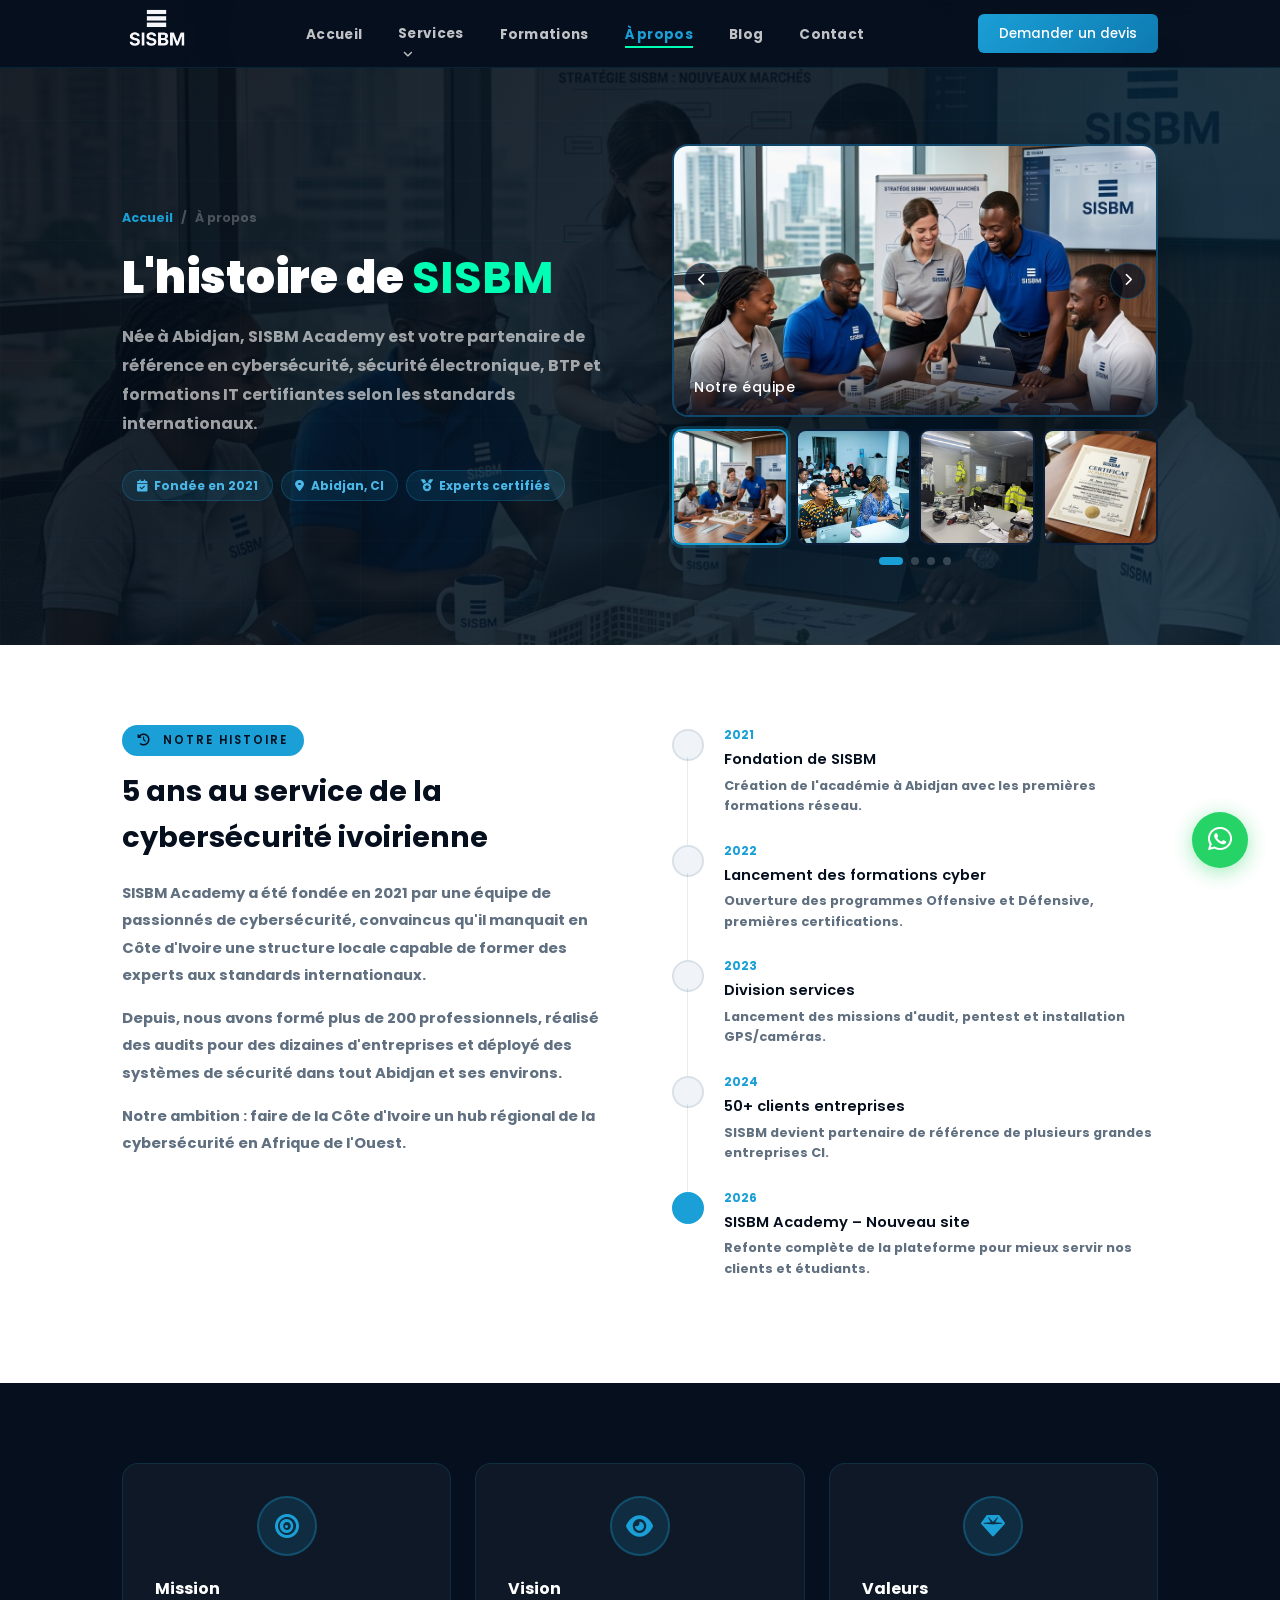
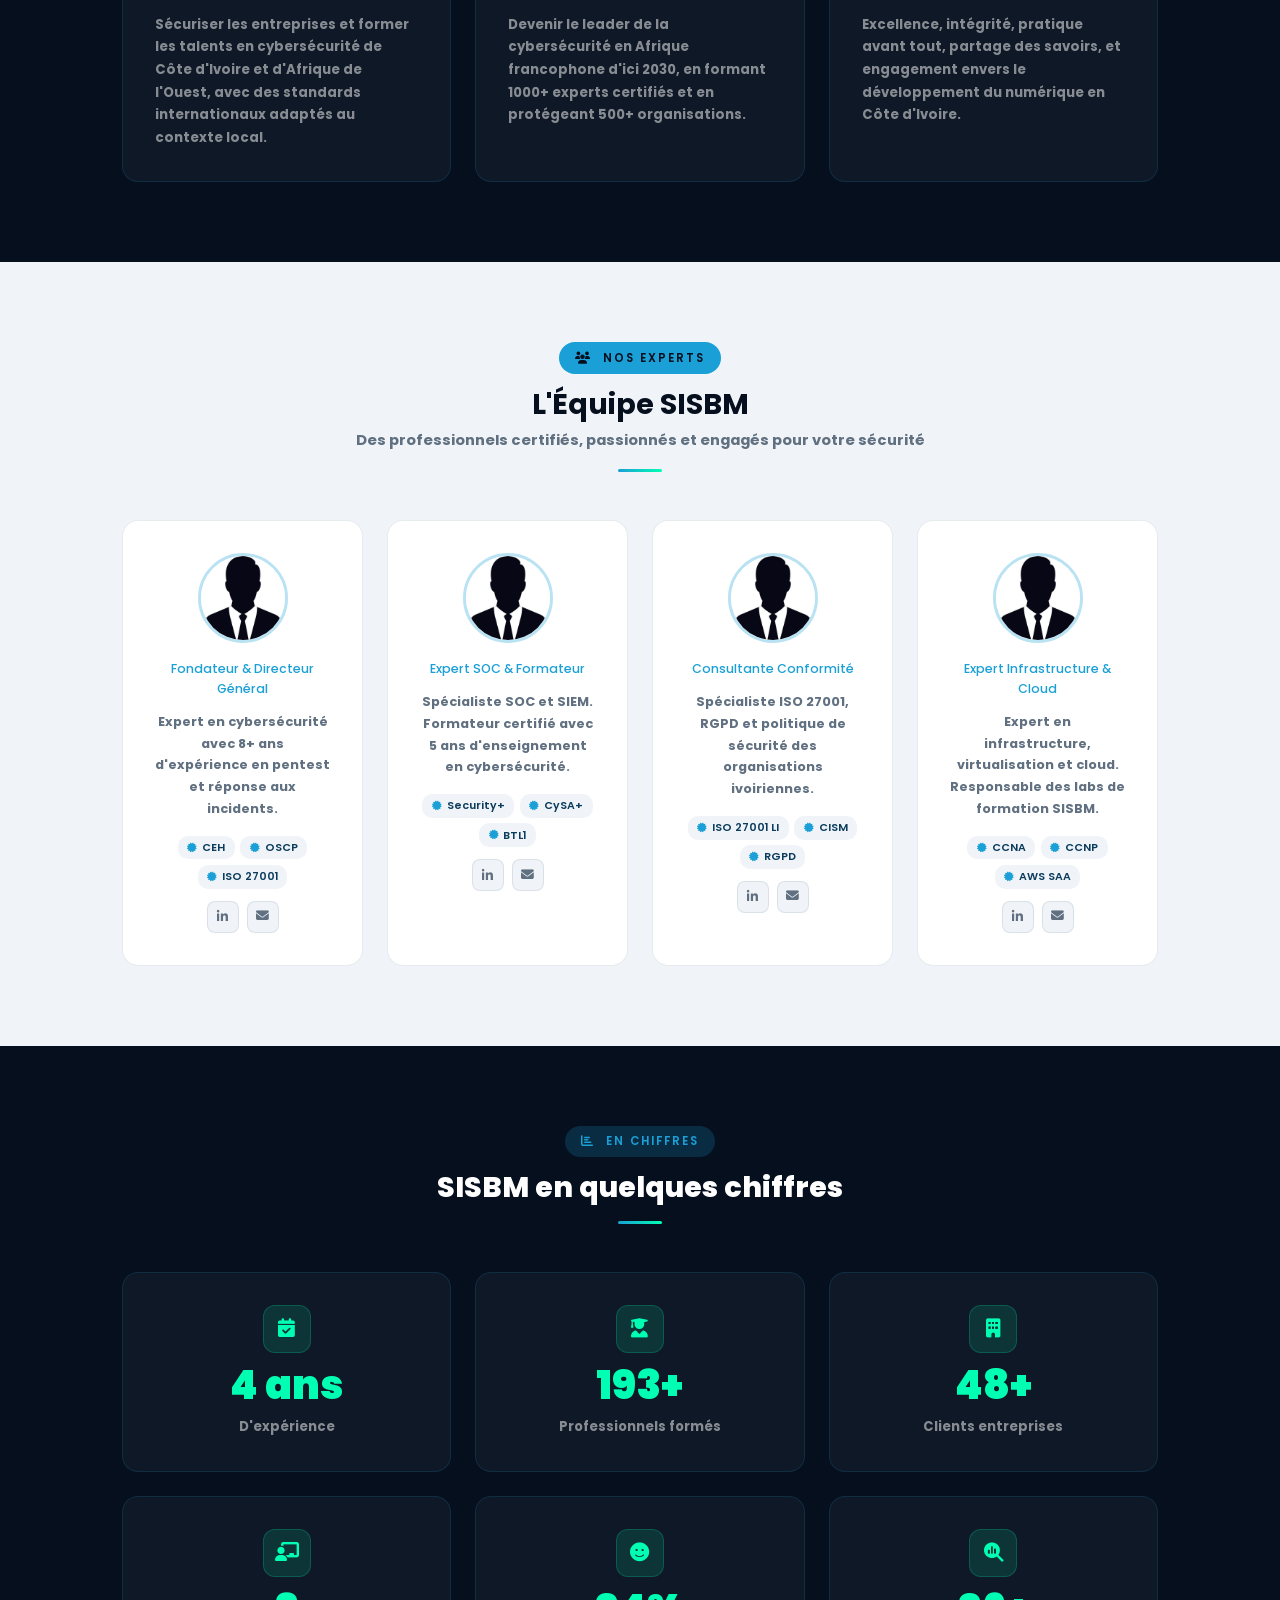
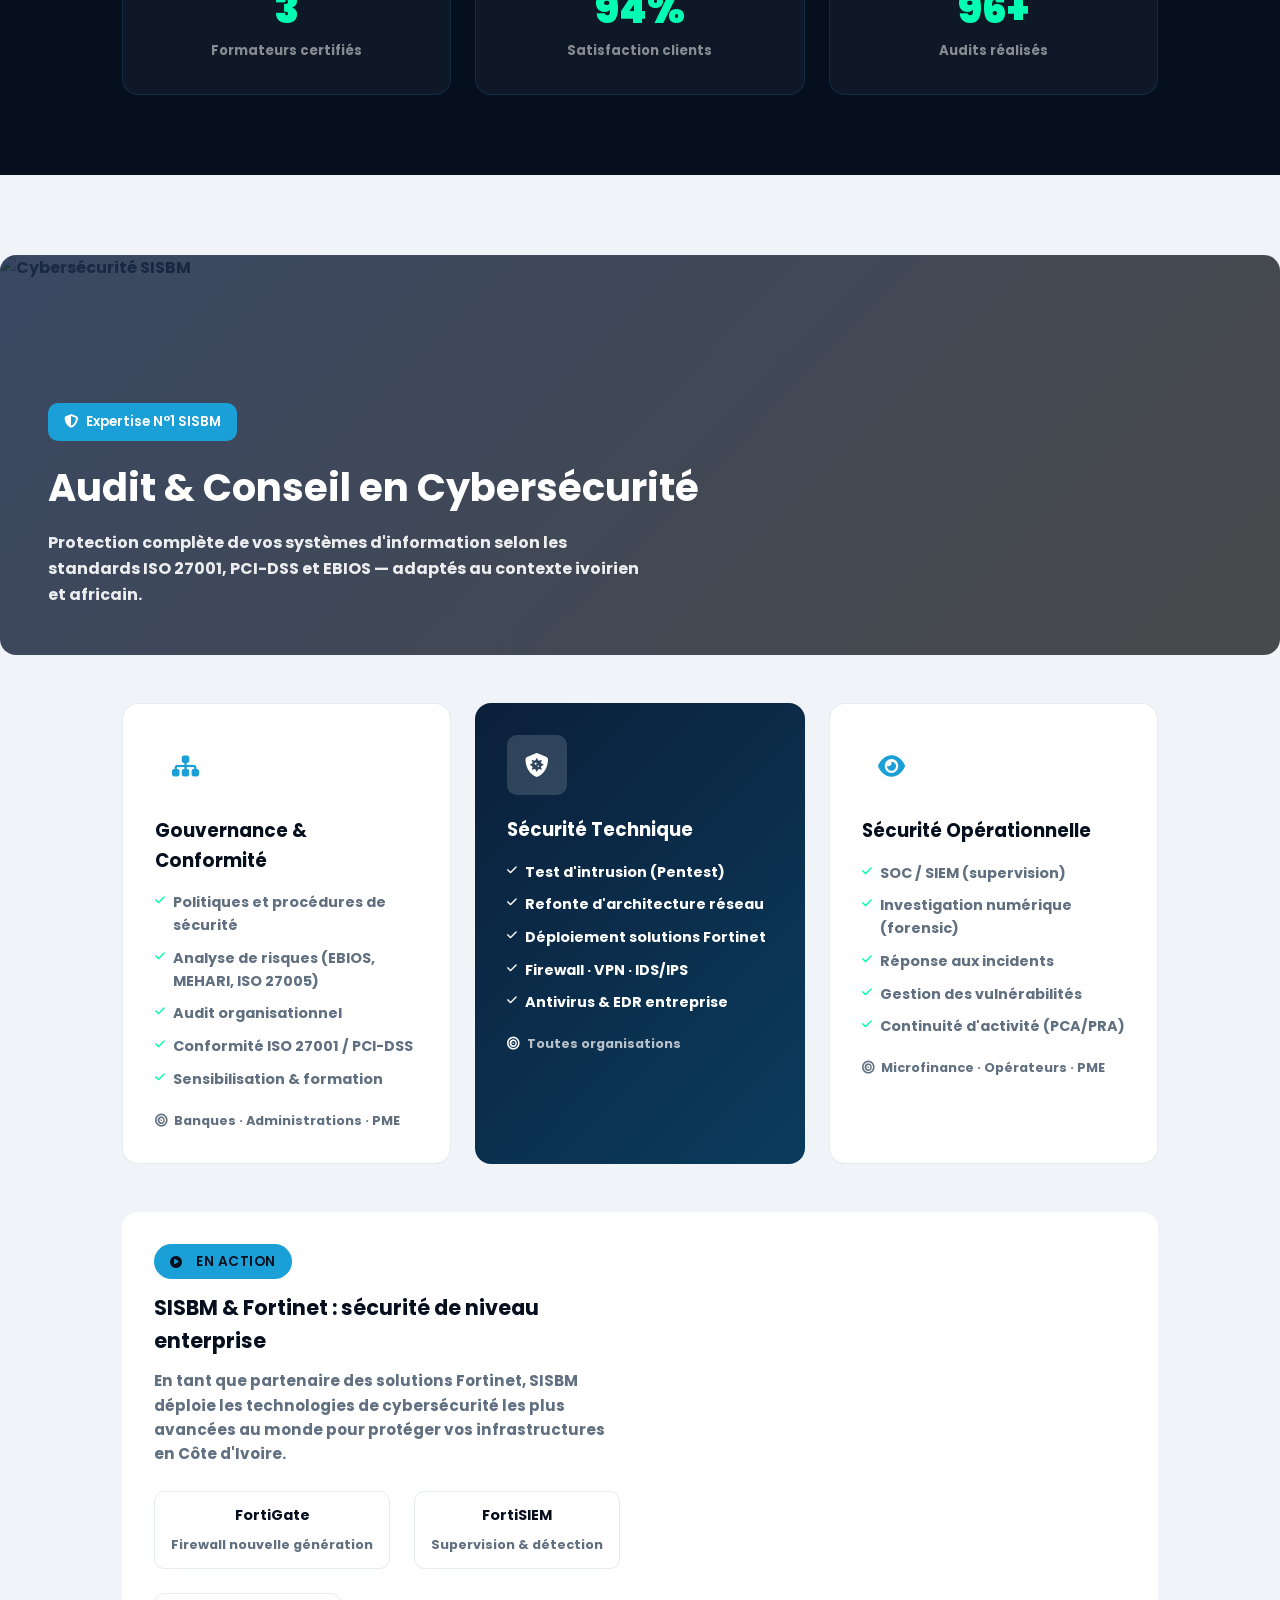
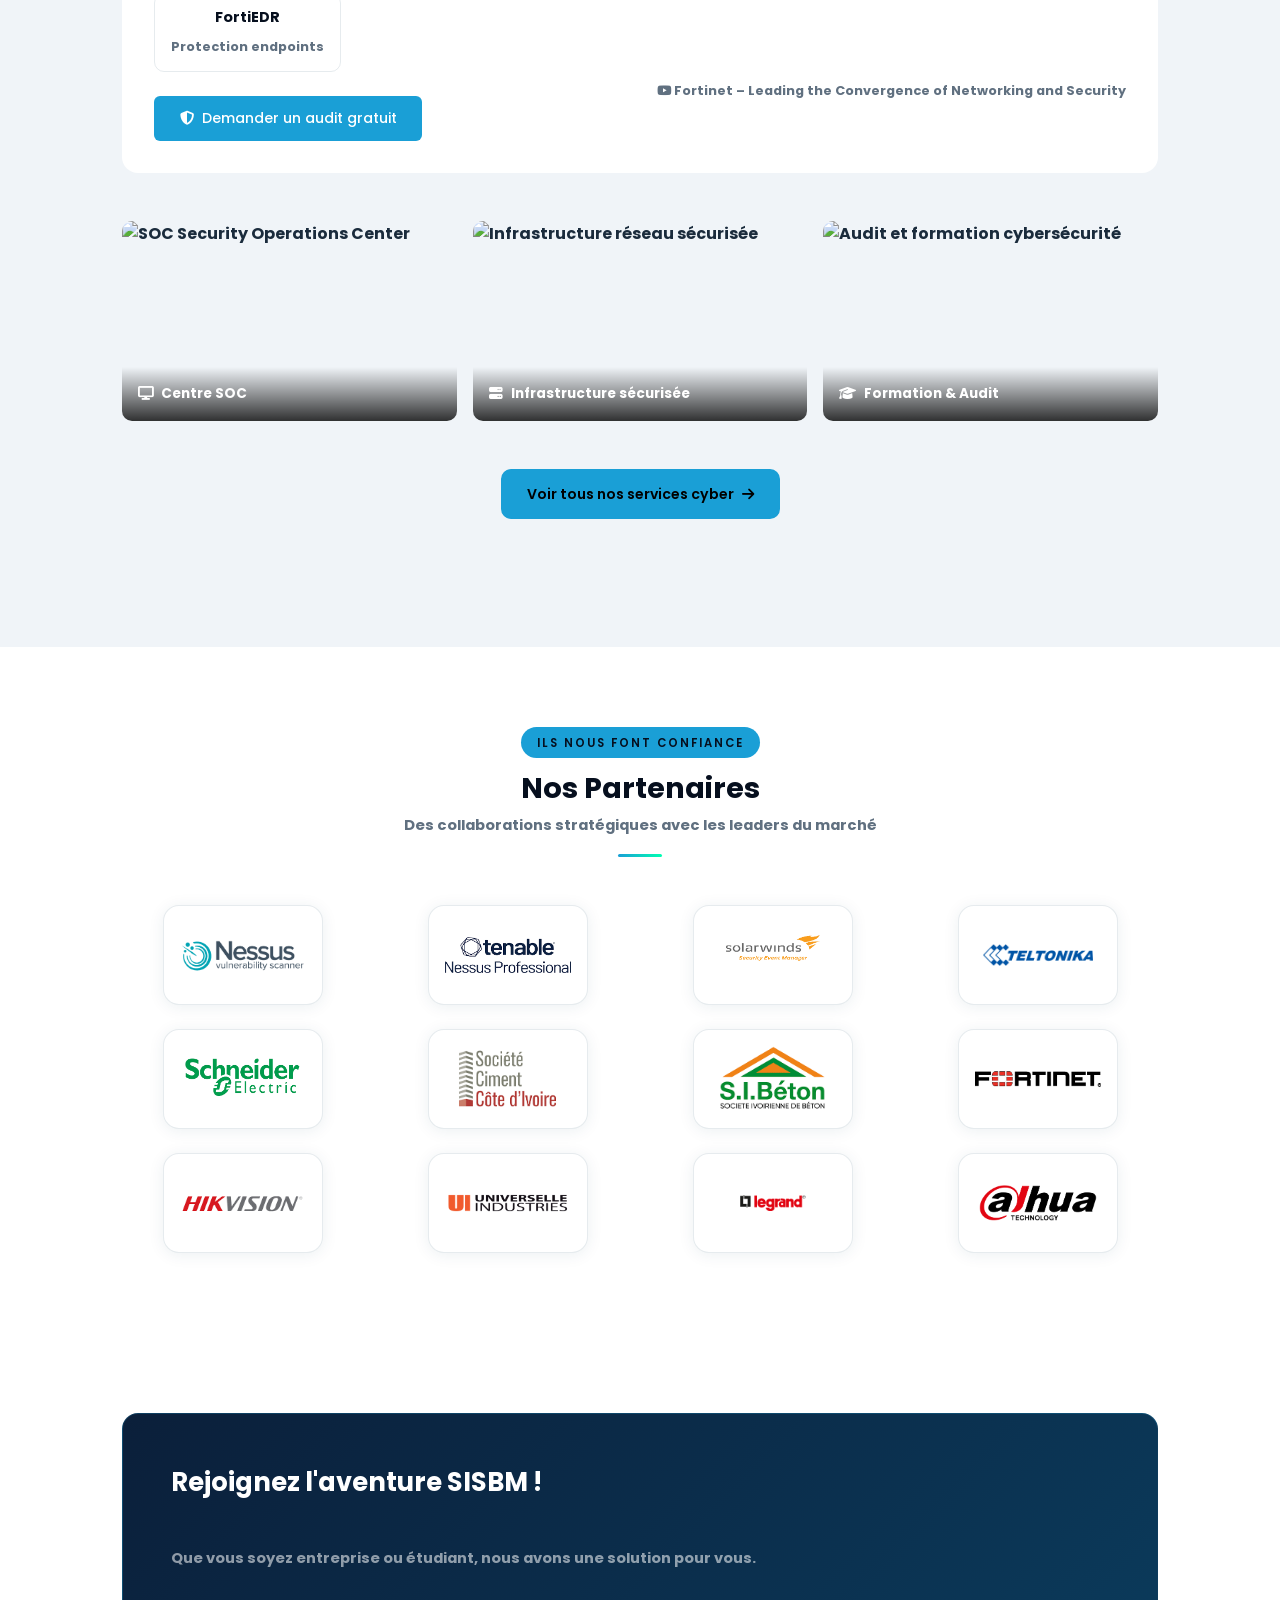
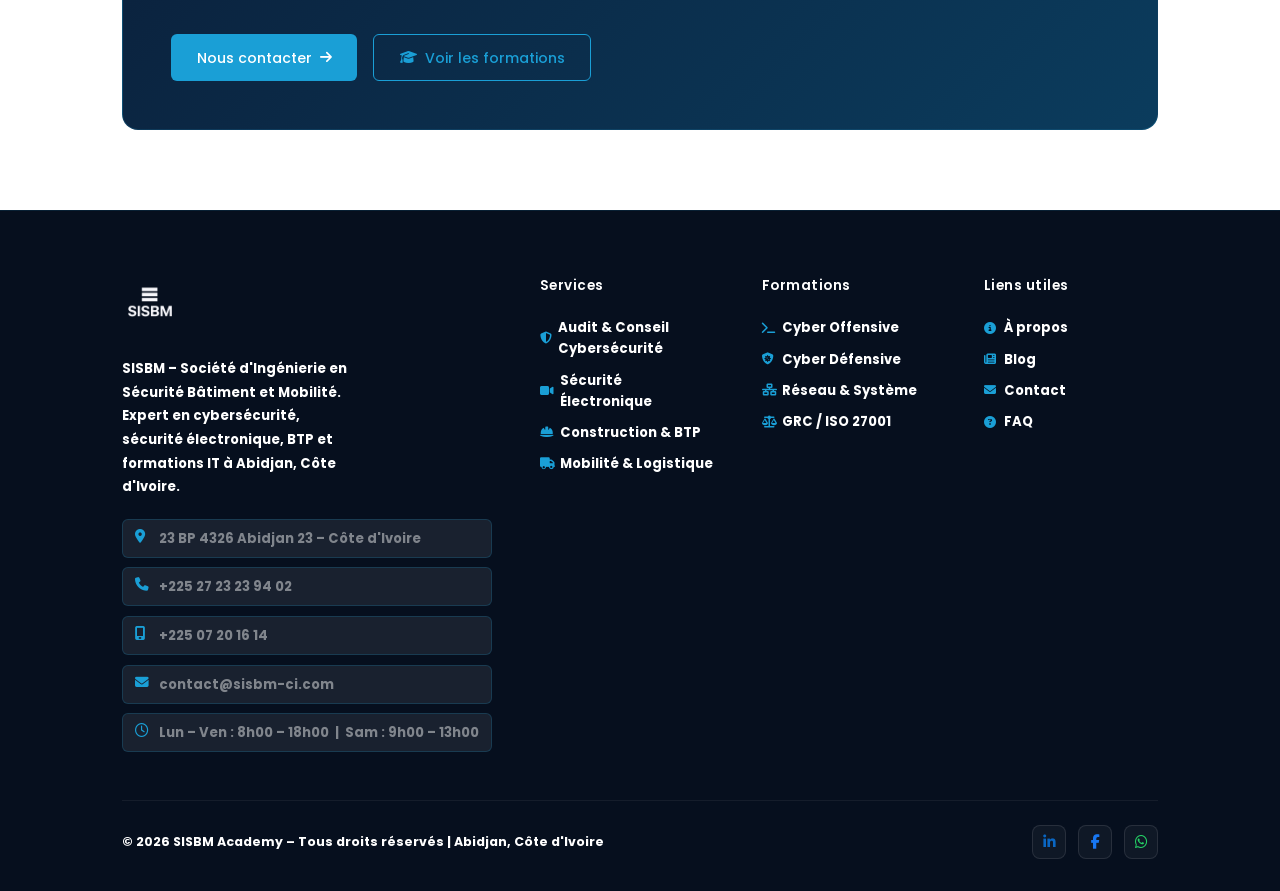
==== commit 224cd19e: "a jour" ====
--- a/apropos.html
+++ b/apropos.html
@@ -43,6 +43,8 @@
           <li><a href="services.html#electronique"><i class="fa-solid fa-video"></i> Sécurité Électronique</a></li>
           <li><a href="services.html#btp"><i class="fa-solid fa-helmet-safety"></i> Construction & BTP</a></li>
           <li><a href="services.html#mobilite"><i class="fa-solid fa-truck"></i> Mobilité & Logistique</a></li>
+          <li><span class="dropdown-section-title">Autres</span></li>
+          <li><a href="services.html"><i class="fa-solid fa-list"></i> Voir tous les services</a></li>
         </ul>
       </li>
       <li><a href="formations.html">Formations</a></li>
@@ -557,7 +559,7 @@
         <p>SISBM – Société d'Ingénierie en Sécurité Bâtiment et Mobilité. Expert en cybersécurité, sécurité électronique, BTP et formations IT à Abidjan, Côte d'Ivoire.</p>
         <div class="footer-contact-info">
           <div class="fci-item"><i class="fa-solid fa-location-dot"></i><span>23 BP 4326 Abidjan 23 – Côte d'Ivoire</span></div>
-          <div class="fci-item"><i class="fa-solid fa-phone"></i><a href="tel:+2252724363218">+225 27 24 36 32 18</a></div>
+          <div class="fci-item"><i class="fa-solid fa-phone"></i><a href="tel:+2252723239402">+225 27 23 23 94 02</a></div>
           <div class="fci-item"><i class="fa-solid fa-mobile-screen"></i><a href="tel:+22507201614">+225 07 20 16 14</a></div>
           <div class="fci-item"><i class="fa-solid fa-envelope"></i><a href="mailto:contact@sisbm-ci.com">contact@sisbm-ci.com</a></div>
           <div class="fci-item"><i class="fa-regular fa-clock"></i><span>Lun – Ven : 8h00 – 18h00 &nbsp;|&nbsp; Sam : 9h00 – 13h00</span></div>
@@ -566,10 +568,10 @@
       <div class="footer-col">
         <h4>Services</h4>
         <ul>
-          <li><a href="service-cybersecurite.html"><i class="fa-solid fa-shield-halved"></i> Cybersécurité</a></li>
-          <li><a href="services.html#tracking"><i class="fa-solid fa-location-dot"></i> Tracking GPS</a></li>
-          <li><a href="services.html#electronique"><i class="fa-solid fa-video"></i> Sécurité électronique</a></li>
-          <li><a href="services.html#btp"><i class="fa-solid fa-helmet-safety"></i> BTP & Génie civil</a></li>
+          <li><a href="service-cybersecurite.html"><i class="fa-solid fa-shield-halved"></i> Audit & Conseil Cybersécurité</a></li>
+          <li><a href="services.html#electronique"><i class="fa-solid fa-video"></i> Sécurité Électronique</a></li>
+          <li><a href="services.html#btp"><i class="fa-solid fa-helmet-safety"></i> Construction & BTP</a></li>
+          <li><a href="services.html#mobilite"><i class="fa-solid fa-truck"></i> Mobilité & Logistique</a></li>
         </ul>
       </div>
       <div class="footer-col">
--- a/css/index.css
+++ b/css/index.css
@@ -1046,34 +1046,11 @@
 .nav-links.mobile-open .dropdown > a { justify-content: space-between; }
 .nav-links.mobile-open .dropdown > a::after { content: '\f107'; font-family: 'Font Awesome 6 Free'; font-weight: 900; margin-left: auto; }
 .nav-links.mobile-open .dropdown.dropdown-open > a::after { transform: rotate(180deg); }
-.nav-links.mobile-open .dropdown-menu { 
-  display: none !important; 
-  position: relative;
-  background: rgba(6,15,30,0.98); 
-  box-shadow: none; 
-  border: none; 
-  padding: 0.5rem 0; 
-  margin: 0;
-  width: 100%;
-  max-width: none;
-  left: 0;
-  z-index: 1000;
-}
-.nav-links.mobile-open .dropdown.dropdown-open .dropdown-menu { display: block !important; }
+.nav-links.mobile-open .dropdown-menu { display: none; position: static; background: transparent; box-shadow: none; border: none; padding-left: 1rem; padding: 0.5rem 0; }
 .nav-links.mobile-open .dropdown-menu li { padding: 0; }
-.nav-links.mobile-open .dropdown-menu a { 
-  padding: 0.6rem 1rem; 
-  font-size: 0.9rem; 
-  border-left: none;
-  text-align: center;
-  display: block;
-}
-.nav-links.mobile-open .dropdown-menu a:hover { background: rgba(26,159,214,0.15); padding-left: 1rem; }
-.nav-links.mobile-open .dropdown-section-title { 
-  font-size: 0.7rem; 
-  padding: 0.5rem 1rem;
-  text-align: center;
-}
+.nav-links.mobile-open .dropdown-menu a { padding: 0.5rem 0.75rem; font-size: 0.9rem; border-left: none; }
+.nav-links.mobile-open .dropdown-menu a:hover { background: rgba(26,159,214,0.15); padding-left: 0.75rem; }
+.nav-links.mobile-open .dropdown-section-title { font-size: 0.7rem; padding: 0.5rem 0.75rem; }
 
 /* ── RESPONSIVE ── */
 @media (max-width: 1024px) {
--- a/css/services.css
+++ b/css/services.css
@@ -1,13 +1,6 @@
 /* =============================================
    Service: Audit & Conseil Cybersécurité
    ============================================= */
-
-/* Prévention du scroll horizontal */
-html { overflow-x: hidden; }
-body { overflow-x: hidden; }
-
-/* Exception pour les images de contenu */
-img { max-width: 100%; height: auto; }
 
 .objective-card {
   display: flex;
@@ -197,63 +190,54 @@
   border-color: var(--cyan);
 }
 
+/* ── IMAGE HERO DESKTOP ── */
 .page-hero-image {
   display: flex;
-  align-items: center;
   justify-content: center;
+  align-items: center;
+  position: relative;
+  z-index: 2;
 }
 
 .page-hero-image .hero-img {
-  max-width: 600px;
+  width: 100%;
+  max-width: 460px;
   height: auto;
-  max-height: 500px;
+  max-height: 460px;
   object-fit: contain;
-  border-radius: 30px;
-  border: 4px solid var(--cyan);
-  box-shadow: 0 10px 40px rgba(26, 159, 214, 0.4);
-  transition: transform 0.3s ease;
+  border-radius: 24px;
+  border: 3px solid rgba(26,159,214,0.5);
+  box-shadow: 0 20px 60px rgba(0,0,0,0.5), 0 0 40px rgba(26,159,214,0.2);
+  animation: zoomInHero 0.9s cubic-bezier(0.22, 1, 0.36, 1) both;
+  transform-origin: center;
+  transition: transform 0.35s ease;
 }
 
 .page-hero-image .hero-img:hover {
-  transform: scale(1.05);
-}
-
-/* Image mobile - visible uniquement sur mobile */
+  transform: scale(1.04);
+}
+
+@keyframes zoomInHero {
+  from { opacity: 0; transform: scale(0.85); }
+  to   { opacity: 1; transform: scale(1); }
+}
+
+/* ── IMAGE MOBILE (dans contenu texte) ── */
 .mobile-hero-img {
   display: none;
   text-align: center;
-  width: 110%;
-  margin-left: -5%;
+  margin: 1.5rem auto;
 }
 
 .mobile-hero-img .hero-img {
-  width: 100%;
+  width: 80%;
+  max-width: 300px;
   height: auto;
-  max-height: 350px;
   object-fit: contain;
-  border-radius: 30px;
-  border: 4px solid var(--cyan);
-  margin-bottom: 1.5rem;
-}
-
-/* Responsive: Mobile */
-@media (max-width: 768px) {
-  .mobile-hero-img {
-    display: block;
-  }
-  .page-hero-image {
-    display: none;
-  }
-}
-
-/* Desktop: cacher mobile-hero-img */
-@media (min-width: 769px) {
-  .mobile-hero-img {
-    display: none;
-  }
-  .page-hero-image {
-    display: flex;
-  }
+  border-radius: 20px;
+  border: 3px solid rgba(26,159,214,0.5);
+  box-shadow: 0 12px 40px rgba(0,0,0,0.4);
+  animation: zoomInHero 0.9s cubic-bezier(0.22, 1, 0.36, 1) both;
 }
 
 .bg-dark {
@@ -357,10 +341,12 @@
 }
 
 .page-hero-inner {
+  width: 100%;
   max-width: 1200px;
   margin: 0 auto;
+  padding: 0 2rem;
   display: grid;
-  grid-template-columns: 1.5fr 1fr;
+  grid-template-columns: 1.4fr 1fr;
   gap: 4rem;
   align-items: center;
   position: relative;
@@ -440,12 +426,6 @@
   font-size: 1rem;
   font-weight: 600;
   color: rgba(255,255,255,0.8);
-}
-
-.page-hero-image {
-  display: flex;
-  justify-content: center;
-  align-items: center;
 }
 
 .btn-discover {
@@ -712,36 +692,7 @@
 .nav-links.mobile-open .dropdown > a { justify-content: space-between; }
 .nav-links.mobile-open .dropdown > a::after { content: '\f107'; font-family: 'Font Awesome 6 Free'; font-weight: 900; margin-left: auto; }
 .nav-links.mobile-open .dropdown.dropdown-open > a::after { transform: rotate(180deg); }
-.nav-links.mobile-open .dropdown-menu { 
-  display: none !important; 
-  position: absolute; 
-  background: rgba(6,15,30,0.98); 
-  box-shadow: none; 
-  border: none; 
-  padding: 0.5rem 0; 
-  margin: 0;
-  width: 100%;
-  max-width: 240px;
-  left: 50%;
-  transform: translateX(-50%); 
-  z-index: 1000;
-}
-.nav-links.mobile-open .dropdown.dropdown-open .dropdown-menu { display: block !important; }
-.nav-links.mobile-open .dropdown-menu li { padding: 0; }
-.nav-links.mobile-open .dropdown-menu a { 
-  padding: 0.6rem 1rem; 
-  font-size: 0.9rem; 
-  border-left: none;
-  text-align: center;
-  display: block;
-}
-.nav-links.mobile-open .dropdown-menu a:hover { background: rgba(26,159,214,0.15); padding-left: 1rem; }
-.nav-links.mobile-open .dropdown-section-title { 
-  font-size: 0.7rem; 
-  padding: 0.5rem 1rem;
-  text-align: center;
-}
-.nav-links.mobile-open .dropdown.dropdown-open .dropdown-menu { display: block !important; }
+.nav-links.mobile-open .dropdown-menu { display: none; position: static; background: transparent; box-shadow: none; border: none; padding-left: 1rem; padding: 0.5rem 0; }
 .nav-links.mobile-open .dropdown-menu li { padding: 0; }
 .nav-links.mobile-open .dropdown-menu a { padding: 0.5rem 0.75rem; font-size: 0.9rem; border-left: none; }
 .nav-links.mobile-open .dropdown-menu a:hover { background: rgba(26,159,214,0.15); padding-left: 0.75rem; }
@@ -754,22 +705,47 @@
   .nav-links.mobile-open { display: flex; }
 }
 
+/* ── HERO RESPONSIVE ── */
+@media (max-width: 900px) {
+  .page-hero-inner {
+    grid-template-columns: 1fr;
+    text-align: center;
+    gap: 2rem;
+  }
+  /* Image desktop -> masquer, image mobile -> afficher */
+  .page-hero-image { display: none; }
+  .mobile-hero-img { display: block; }
+  .page-hero-actions { justify-content: center; }
+  .page-hero-stats { justify-content: center; }
+  .breadcrumb { justify-content: center; }
+  .page-hero-desc { font-size: 1rem; }
+}
+
 @media (max-width: 768px) {
   .page-hero { padding: 6rem 1.5rem 3rem; min-height: auto; }
-  .page-hero-title { font-size: 1.8rem; }
-  .page-hero-stats { flex-wrap: wrap; gap: 1.5rem; justify-content: center; }
+  .page-hero-title { font-size: 2rem; }
+  .page-hero-desc { font-size: 0.95rem; }
+  .page-hero-stats {
+    flex-wrap: wrap; gap: 1rem;
+    justify-content: center;
+  }
+  .stat-box { padding: 0.75rem 1rem; }
+  .stat-box .stat-number { font-size: 1.8rem; }
+  .stat-box .stat-label { font-size: 0.8rem; }
   .objective-card { flex-direction: column; text-align: center; padding: 2rem; }
   .objective-icon { width: 100px; height: 100px; font-size: 2.5rem; }
   .services-grid { grid-template-columns: 1fr; }
   .targets-grid { grid-template-columns: repeat(2, 1fr); }
-  .cta-box { padding: 2rem; }
+  .cta-box { padding: 2rem; flex-direction: column; text-align: center; }
   .cta-box-text h2 { font-size: 1.4rem; }
+  .cta-box-actions { justify-content: center; }
 }
 
 @media (max-width: 480px) {
   .targets-grid { grid-template-columns: 1fr; }
-  .page-hero-actions { flex-direction: column; }
-  .page-hero-actions .btn { width: 100%; text-align: center; }
+  .page-hero-actions { flex-direction: column; align-items: center; }
+  .page-hero-actions .btn { width: 100%; text-align: center; justify-content: center; }
+  .page-hero-title { font-size: 1.6rem; }
 }
 
 /* =============================================
--- a/css/apropos.css
+++ b/css/apropos.css
@@ -147,7 +147,7 @@
 .cg-label{position:absolute;bottom:0;left:0;right:0;background:linear-gradient(transparent,rgba(0,0,0,.8));color:#fff;padding:1rem;font-size:.85rem;display:flex;align-items:center;gap:.5rem}
 
 .section-cta{text-align:center;margin-bottom:3rem}
-.btn-outline-cyan{display:inline-flex;align-items:center;gap:.5rem;padding:.75rem 1.5rem;border:2px solid var(--cyan);border-radius:var(--r-md);color:var(--cyan);font-weight:600;transition:var(--tr)}
+.btn-outline-cyan{display:inline-flex;align-items:center;gap:.5rem;padding:.75rem 1.5rem;border:2px solid var(--cyan);border-radius:var(--r-md);color:#000;font-weight:600;transition:var(--tr)}
 .btn-outline-cyan:hover{background:var(--cyan);color:#fff}
 
 /* ── PARTENAIRES ── */
@@ -230,7 +230,14 @@
 .nav-links.mobile-open{display:flex;flex-direction:column;position:fixed;top:68px;left:0;right:0;background:rgba(6,15,30,.98);backdrop-filter:blur(12px);padding:1.5rem 2rem;gap:1.25rem;z-index:999;border-bottom:1px solid rgba(26,159,214,.2)}
 .nav-links.mobile-open a{color:rgba(255,255,255,.85);font-size:1rem}
 /* Mobile dropdown - click to toggle */
-.nav-links.mobile-open .dropdown>a{justify-content:space-between}.nav-links.mobile-open .dropdown>a::after{content:'\f107';font-family:'Font Awesome 6 Free';font-weight:900;margin-left:auto}.nav-links.mobile-open .dropdown.dropdown-open>a::after{transform:rotate(180deg)}.nav-links.mobile-open .dropdown-menu{display:none!important;position:absolute;background:rgba(6,15,30,.98);box-shadow:none;border:none;padding:.5rem 0;margin:0;width:100%;max-width:240px;left:50%;transform:translateX(-50%);z-index:1000}.nav-links.mobile-open .dropdown.dropdown-open .dropdown-menu{display:block!important}.nav-links.mobile-open .dropdown-menu li{padding:0}.nav-links.mobile-open .dropdown-menu a{padding:.6rem 1rem;font-size:.9rem;border-left:none;text-align:center;display:block}.nav-links.mobile-open .dropdown-menu a:hover{background:rgba(26,159,214,.15);padding-left:1rem}.nav-links.mobile-open .dropdown-section-title{font-size:.7rem;padding:.5rem 1rem;text-align:center}
+.nav-links.mobile-open .dropdown > a { justify-content: space-between; }
+.nav-links.mobile-open .dropdown > a::after { content: '\f107'; font-family: 'Font Awesome 6 Free'; font-weight: 900; margin-left: auto; }
+.nav-links.mobile-open .dropdown.dropdown-open > a::after { transform: rotate(180deg); }
+.nav-links.mobile-open .dropdown-menu { display: none; position: static; background: transparent; box-shadow: none; border: none; padding-left: 1rem; padding: 0.5rem 0; }
+.nav-links.mobile-open .dropdown-menu li { padding: 0; }
+.nav-links.mobile-open .dropdown-menu a { padding: 0.5rem 0.75rem; font-size: 0.9rem; border-left: none; }
+.nav-links.mobile-open .dropdown-menu a:hover { background: rgba(26,159,214,0.15); padding-left: 0.75rem; }
+.nav-links.mobile-open .dropdown-section-title { font-size: 0.7rem; padding: 0.5rem 0.75rem; }
 
 /* ── RESPONSIVE ── */
 @media(max-width:900px){
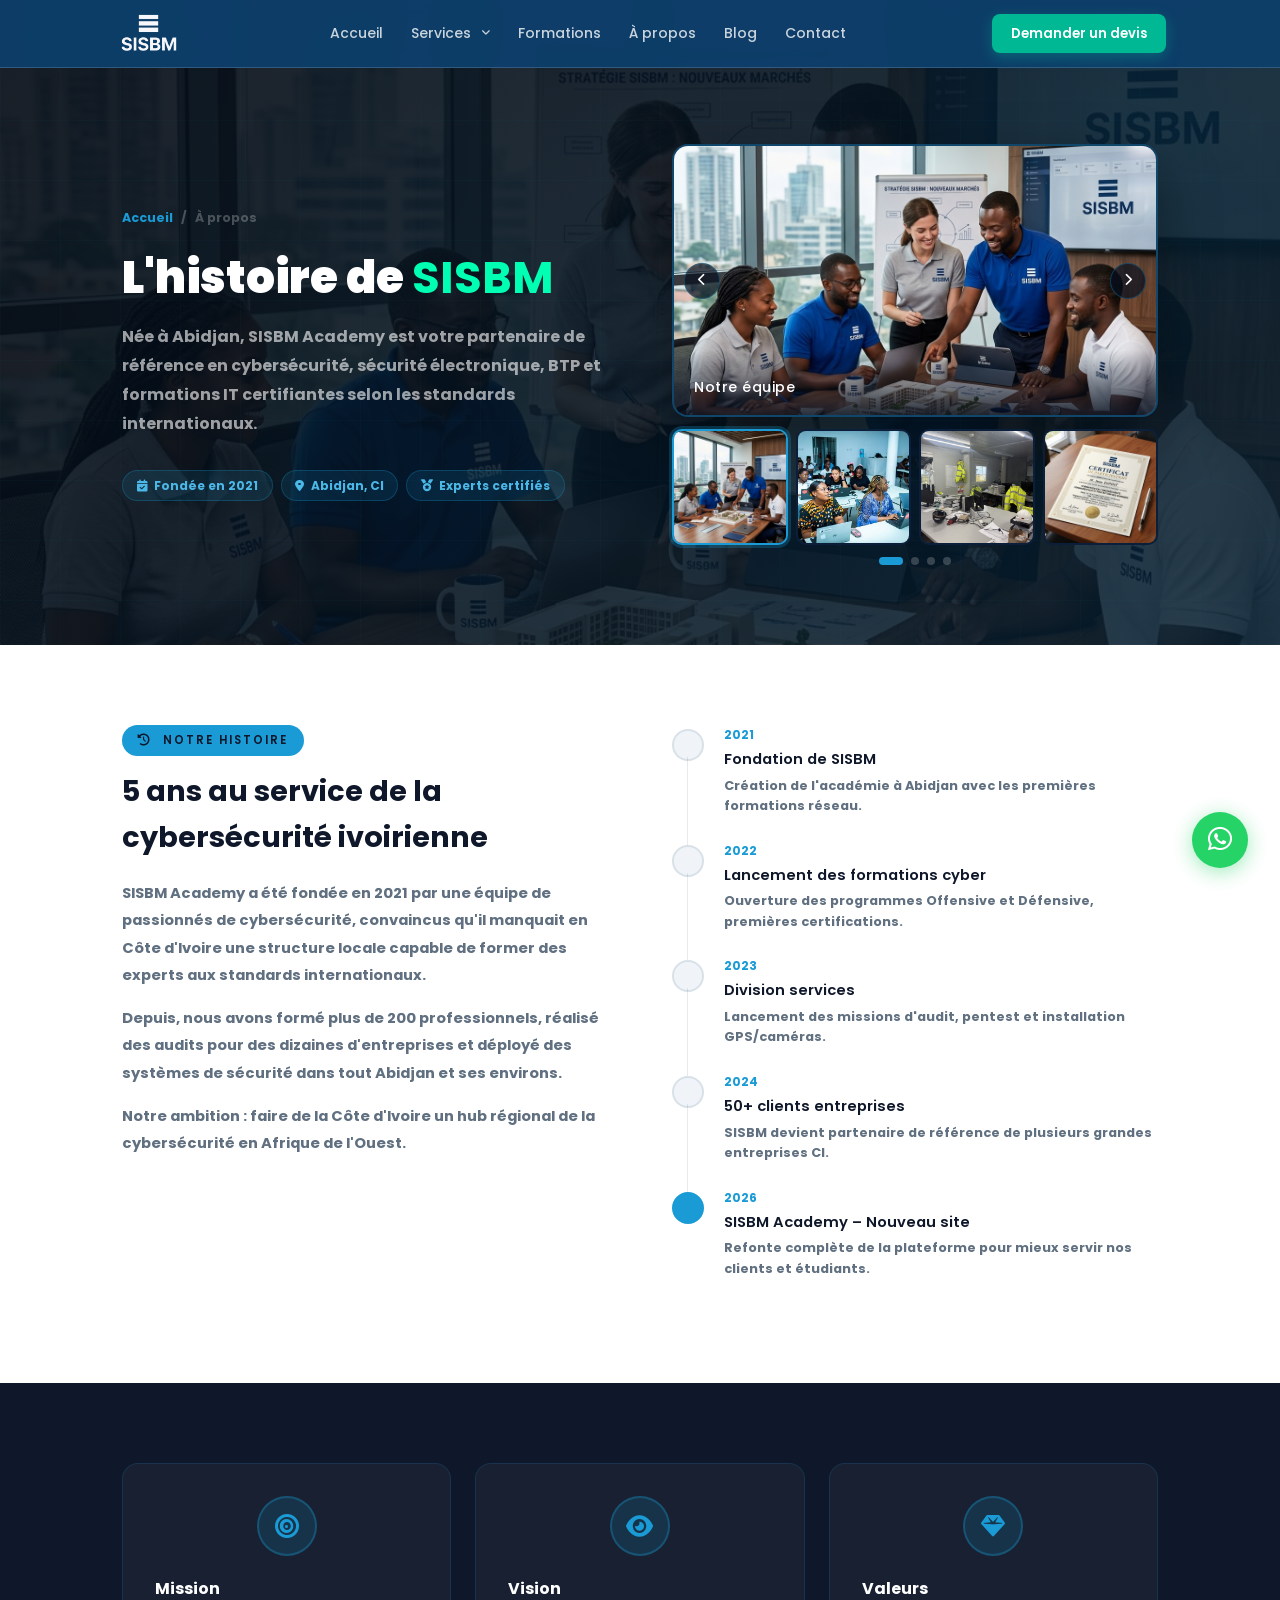
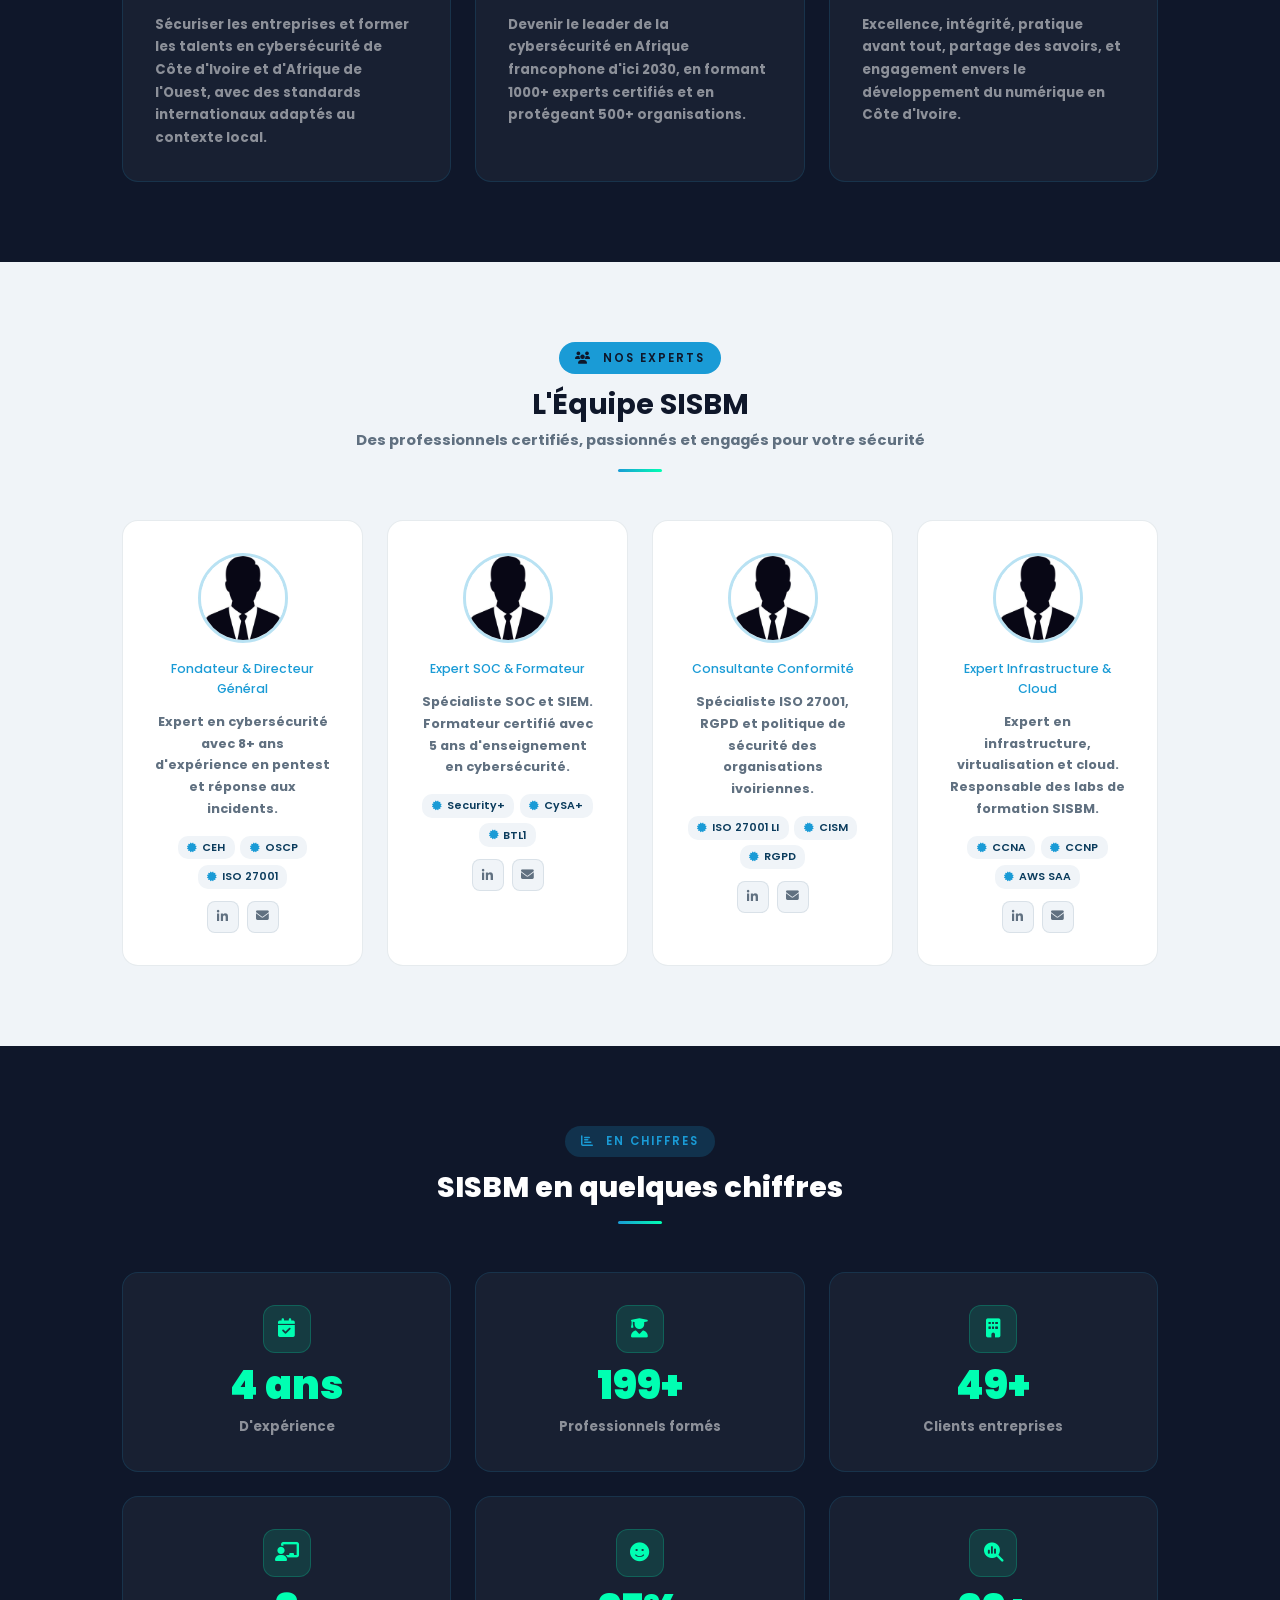
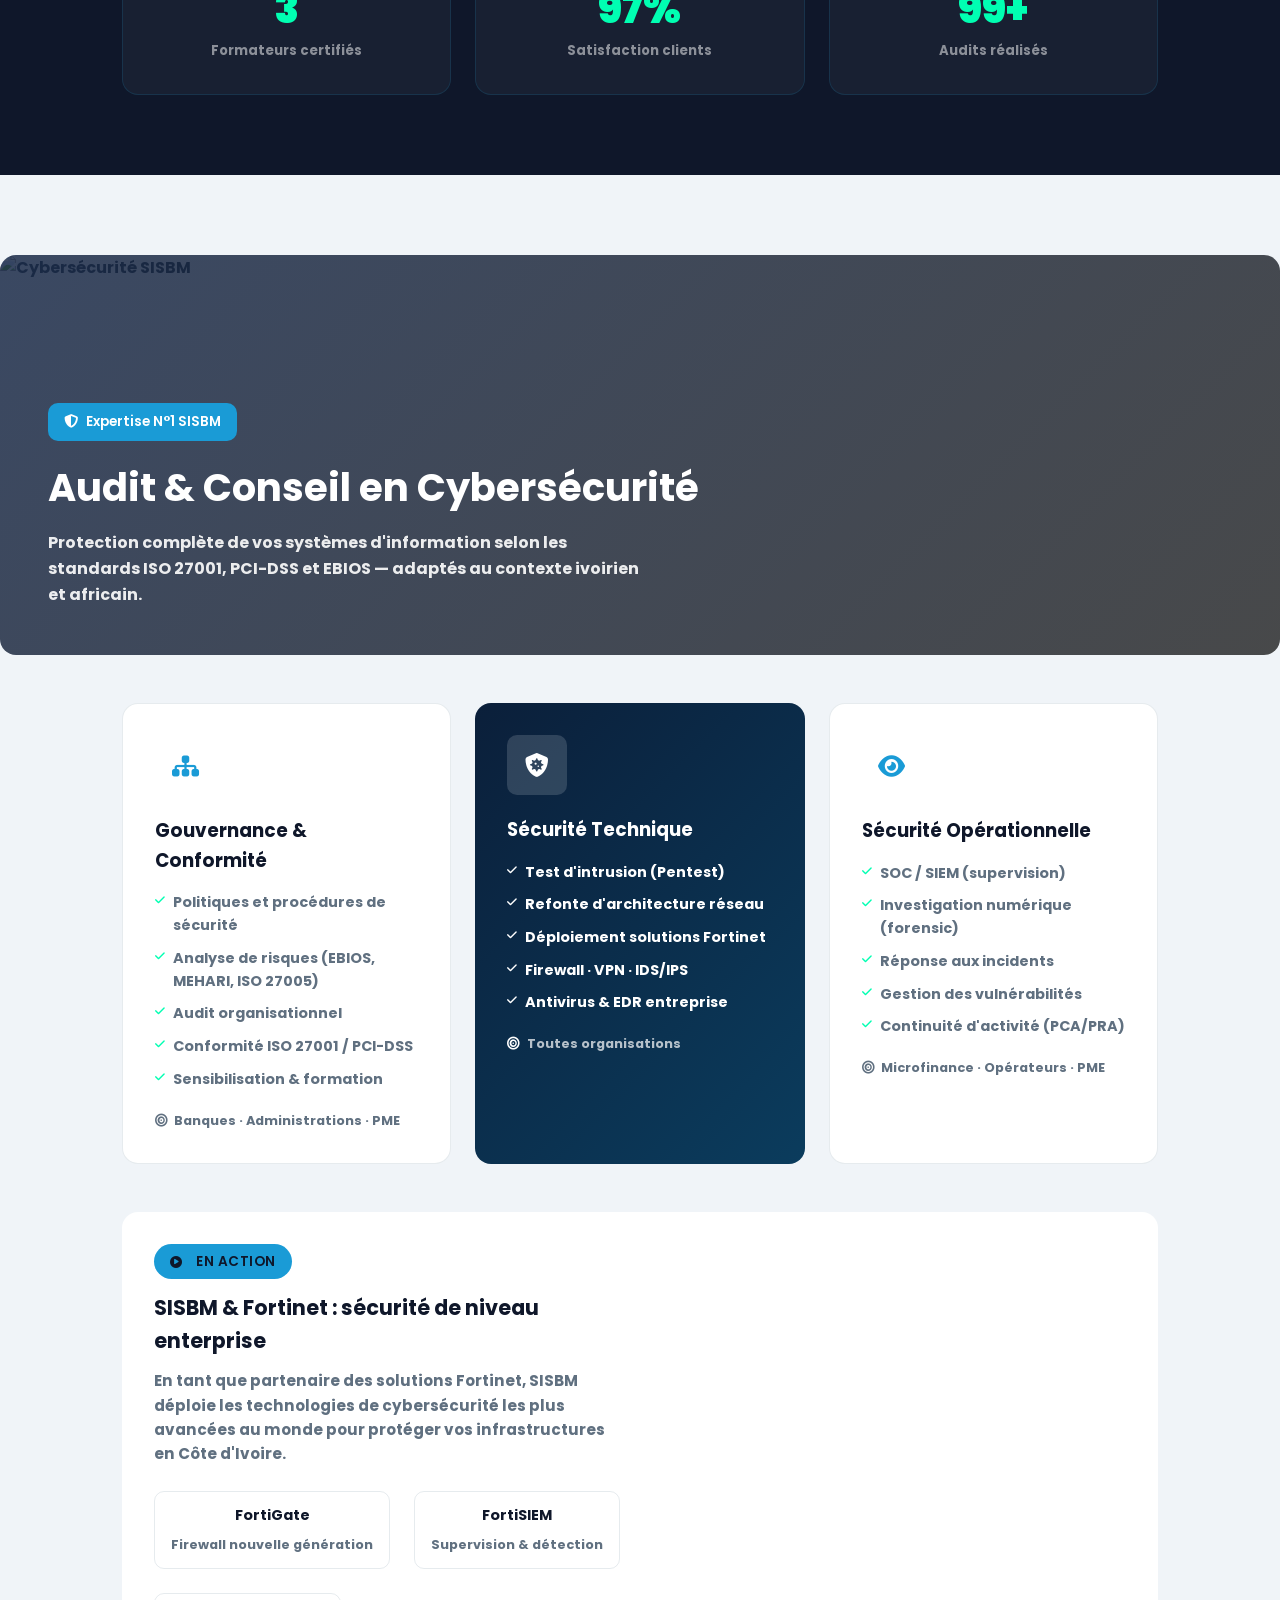
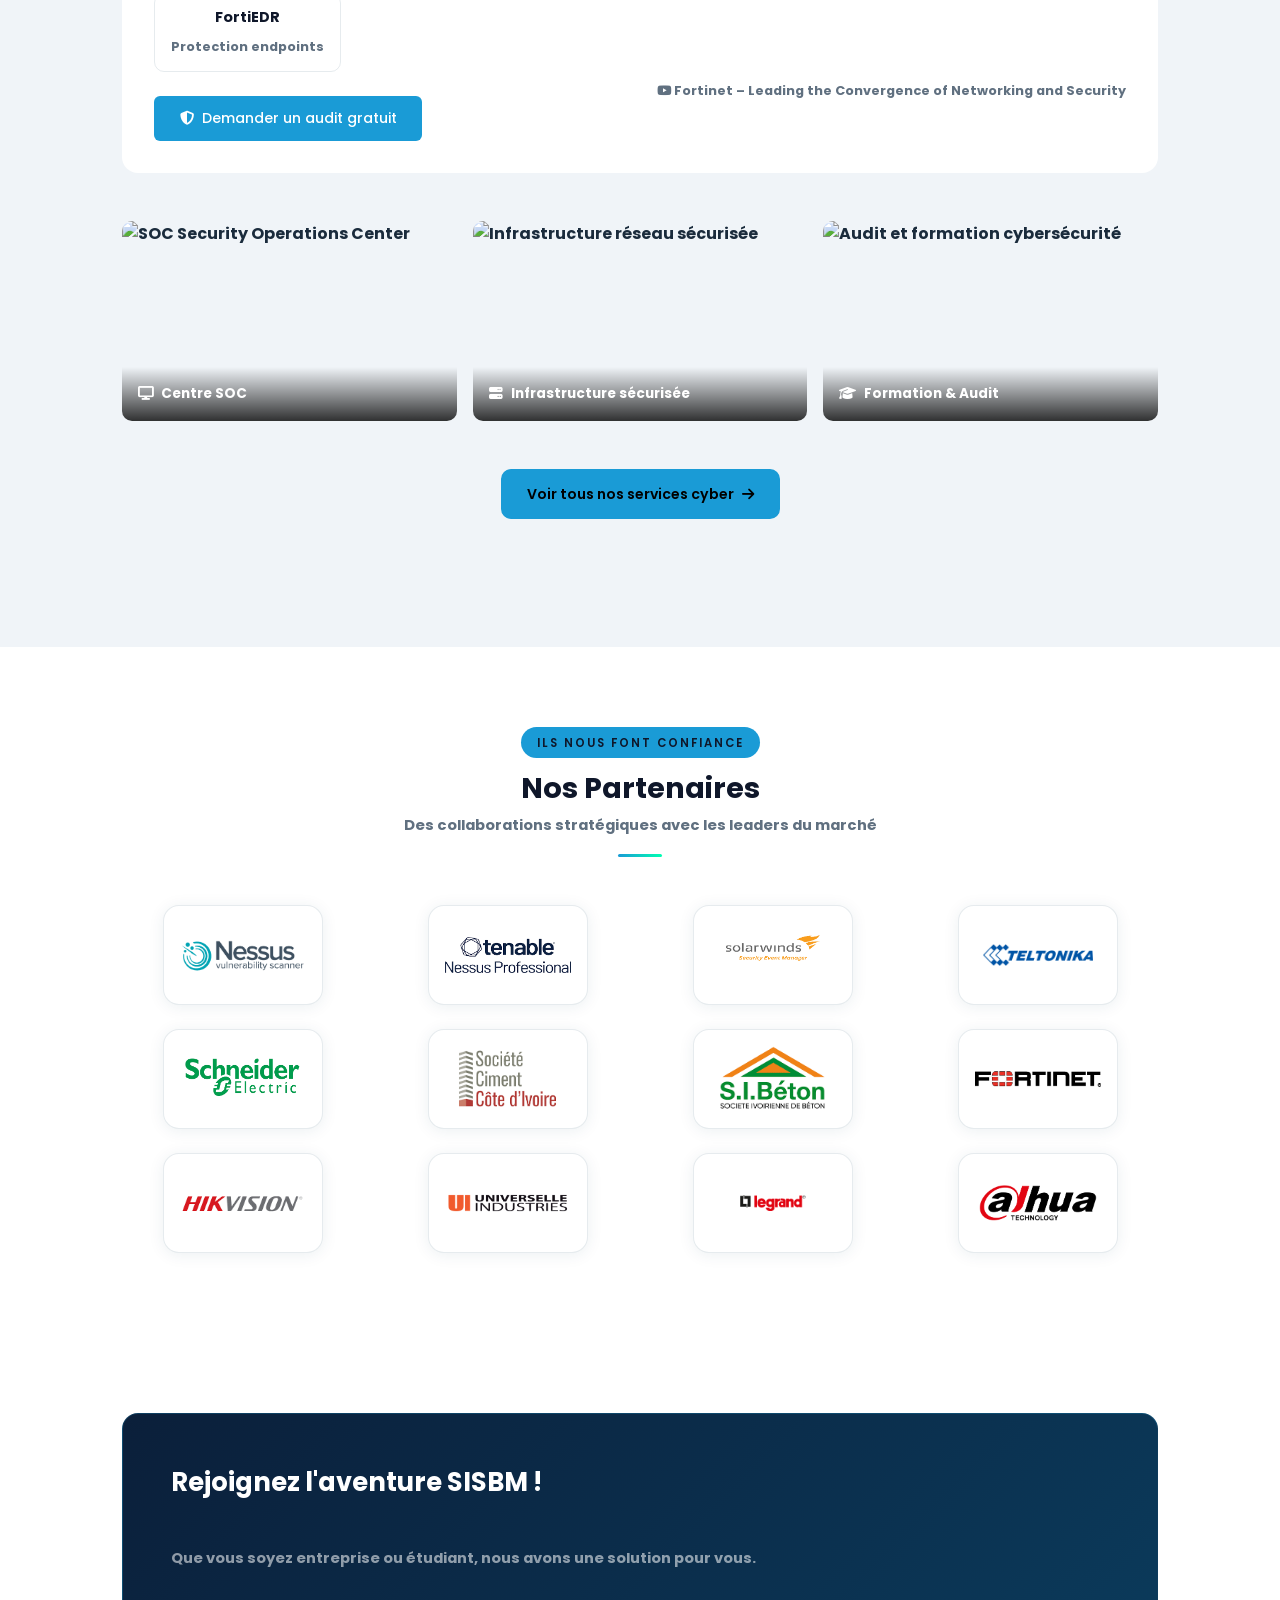
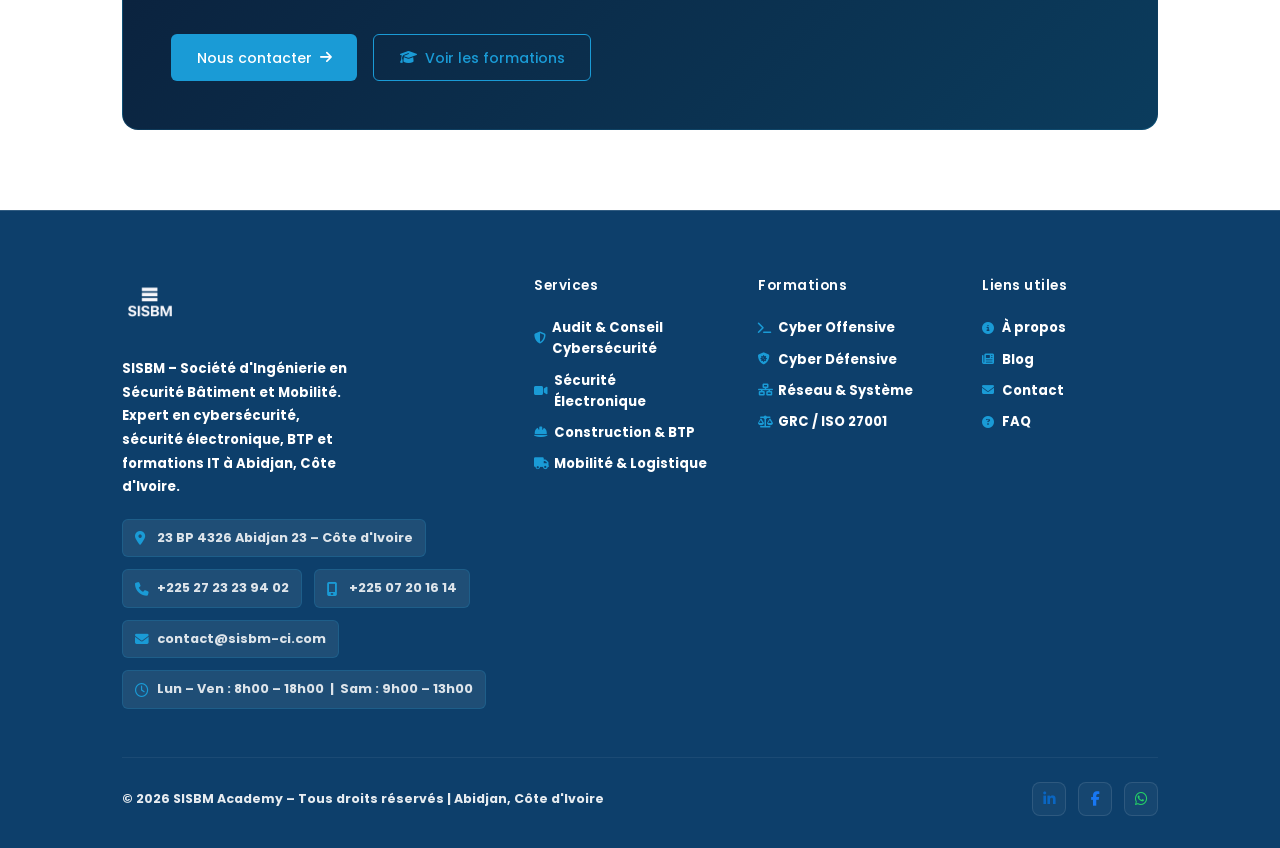
==== commit f2b18974: "correction des bug" ====
--- a/apropos.html
+++ b/apropos.html
@@ -12,6 +12,8 @@
   <link rel="stylesheet" href="css/index.css" />
   <link rel="stylesheet" href="css/services.css" />
   <link rel="stylesheet" href="css/apropos.css" />
+  <link rel="stylesheet" href="css/nav.css" />
+  <link rel="stylesheet" href="css/footer.css" />
   <link rel="icon" type="image/png" href="images/logorech.jpg" />
 </head>
 <body>
@@ -27,37 +29,84 @@
   </div>
 </div>
 
-<!-- ══════════════ NAVBAR ══════════════ -->
-<nav id="navbar">
-  <div class="nav-inner">
-    <a href="index.html" class="logo">
-      <img src="images/logo.png" alt="SISBM Academy Logo" style="height:70px;width:auto;" />
-    </a>
-    <ul class="nav-links" id="nav-menu">
-      <li><a href="index.html">Accueil</a></li>
-      <li class="dropdown">
-        <a href="service-cybersecurite.html">Services</a>
-        <ul class="dropdown-menu">
-          <li><span class="dropdown-section-title">Nos Domaines</span></li>
-          <li><a href="service-cybersecurite.html"><i class="fa-solid fa-shield-halved"></i> Audit & Conseil Cybersécurité</a></li>
-          <li><a href="services.html#electronique"><i class="fa-solid fa-video"></i> Sécurité Électronique</a></li>
-          <li><a href="services.html#btp"><i class="fa-solid fa-helmet-safety"></i> Construction & BTP</a></li>
-          <li><a href="services.html#mobilite"><i class="fa-solid fa-truck"></i> Mobilité & Logistique</a></li>
-          <li><span class="dropdown-section-title">Autres</span></li>
-          <li><a href="services.html"><i class="fa-solid fa-list"></i> Voir tous les services</a></li>
-        </ul>
-      </li>
-      <li><a href="formations.html">Formations</a></li>
-      <li><a href="apropos.html" class="active">À propos</a></li>
-      <li><a href="blog.html">Blog</a></li>
-      <li><a href="contact.html">Contact</a></li>
-    </ul>
-    <a href="contact.html#contact-form" class="nav-cta">Demander un devis</a>
-    <button class="nav-hamburger" id="hamburger" aria-label="Menu" aria-expanded="false">
-      <span></span><span></span><span></span>
-    </button>
-  </div>
-</nav>
+  <!-- Overlay mobile : ferme le menu au clic en dehors -->
+  <div class="nav-overlay" id="nav-overlay" aria-hidden="true"></div>
+
+  <!-- ══════════════ NAVBAR ══════════════ -->
+  <nav id="navbar" role="navigation" aria-label="Navigation principale">
+    <div class="nav-inner">
+      <a href="index.html" class="logo">
+        <img src="images/logo.png" alt="SISBM Academy Logo" style="height:70px;width:auto;" />
+      </a>
+
+      <ul class="nav-links" id="nav-menu">
+        <li><a href="index.html">Accueil</a></li>
+
+        <li class="dropdown">
+          <a
+            href="service-cybersecurite.html"
+            class="nav-dropdown-trigger"
+            aria-expanded="false"
+            aria-haspopup="true"
+          >
+            Services
+          </a>
+          <ul class="dropdown-menu" role="menu">
+            <li><span class="dropdown-section-title">Nos domaines</span></li>
+            <li>
+              <a href="service-cybersecurite.html" role="menuitem">
+                <i class="fa-solid fa-shield-halved" aria-hidden="true"></i>
+                Audit &amp; Conseil Cybersécurité
+              </a>
+            </li>
+            <li>
+              <a href="services.html#electronique" role="menuitem">
+                <i class="fa-solid fa-video" aria-hidden="true"></i>
+                Sécurité Électronique
+              </a>
+            </li>
+            <li>
+              <a href="services.html#btp" role="menuitem">
+                <i class="fa-solid fa-helmet-safety" aria-hidden="true"></i>
+                Construction &amp; BTP
+              </a>
+            </li>
+            <li>
+              <a href="services.html#mobilite" role="menuitem">
+                <i class="fa-solid fa-truck" aria-hidden="true"></i>
+                Mobilité &amp; Logistique
+              </a>
+            </li>
+            <li><span class="dropdown-section-title">Autres</span></li>
+            <li>
+              <a href="services.html" role="menuitem">
+                <i class="fa-solid fa-list" aria-hidden="true"></i>
+                Voir tous les services
+              </a>
+            </li>
+          </ul>
+        </li>
+
+        <li><a href="formations.html">Formations</a></li>
+        <li><a href="apropos.html">À propos</a></li>
+        <li><a href="blog.html">Blog</a></li>
+        <li><a href="contact.html">Contact</a></li>
+      </ul>
+
+      <a href="contact.html#contact-form" class="nav-cta">Demander un devis</a>
+
+      <button
+        type="button"
+        class="nav-hamburger"
+        id="hamburger"
+        aria-label="Ouvrir le menu"
+        aria-expanded="false"
+        aria-controls="nav-menu"
+      >
+        <span></span><span></span><span></span>
+      </button>
+    </div>
+  </nav>
 
 <!-- ══════════════ HERO AVEC CAROUSEL ══════════════ -->
 <div class="page-hero">
@@ -609,27 +658,9 @@
   <i class="fa-brands fa-whatsapp"></i>
 </a>
 
+<script src="js/nav.js"></script>
+<script src="js/footer.js"></script>
 <script src="js/index.js"></script>
 <script src="js/apropos.js"></script>
-<script>
-  document.addEventListener('DOMContentLoaded', function() {
-    var hb = document.querySelector('.nav-hamburger');
-    var nl = document.querySelector('.nav-links');
-    if (hb) {
-      hb.addEventListener('click', function() {
-        nl.classList.toggle('mobile-open');
-      });
-    }
-    // Fix dropdown
-    var dropdownToggle = nl.querySelector('.dropdown > a');
-    if (dropdownToggle) {
-      dropdownToggle.addEventListener('click', function(e) {
-        e.preventDefault();
-        var dropdown = dropdownToggle.parentElement;
-        dropdown.classList.toggle('dropdown-open');
-      });
-    }
-  });
-</script>
 </body>
 </html>
--- a/css/index.css
+++ b/css/index.css
@@ -4,9 +4,9 @@
 *, *::before, *::after { box-sizing: border-box; margin: 0; padding: 0; }
 
 :root {
-  --navy:       #060F1E;
-  --navy-mid:   #0B1F3A;
-  --blue:       #0B3C5D;
+  --navy:       #0D3F6B;
+  --navy-mid:   #0D3F6B;
+  --blue:       #0D3F6B;
   --cyan:       #1A9FD6;
   --cyan-light: #4BB8E8;
   --green:      #00FFB2;
@@ -162,72 +162,6 @@
   51%, 100% { border-color: transparent; }
 }
 
-/* ── NAVBAR ── */
-#navbar {
-  position: fixed; top: 0; left: 0; right: 0; z-index: 1000;
-  height: 68px; display: flex; align-items: center;
-  background: transparent; transition: background 0.3s, box-shadow 0.3s;
-}
-#navbar.scrolled {
-  background: rgba(6,15,30,0.96); backdrop-filter: blur(12px);
-  box-shadow: 0 1px 0 rgba(26,159,214,0.2);
-}
-.nav-inner {
-  width: 100%; max-width: 1100px; margin: 0 auto; padding: 0 2rem;
-  display: flex; align-items: center; justify-content: space-between;
-}
-.logo { font-family: var(--font-d); font-size: 1.25rem; font-weight: 900; color: white; letter-spacing: 3px; }
-.logo-dot { color: var(--green); }
-.nav-links { display: flex; align-items: center; gap: 2.25rem; }
-
-/* ── DROPDOWN MENU ── */
-.nav-links li { position: relative; }
-.nav-links .dropdown > a { display: flex; align-items: center; gap: 0.4rem; cursor: pointer; }
-.nav-links .dropdown > a::after { content: '\f107'; font-family: 'Font Awesome 6 Free'; font-weight: 900; font-size: 0.7rem; margin-left: 0.3rem; transition: transform 0.3s; }
-.nav-links .dropdown:hover > a::after { transform: rotate(180deg); }
-
-.nav-links .dropdown-menu {
-  position: absolute; top: 100%; left: 50%; transform: translateX(-50%);
-  background: rgba(6,15,30,0.98); backdrop-filter: blur(12px);
-  min-width: 220px; padding: 0.75rem 0; border-radius: 8px;
-  border: 1px solid rgba(26,159,214,0.2); box-shadow: 0 8px 24px rgba(0,0,0,0.4);
-  opacity: 0; visibility: hidden; transition: all 0.3s ease; z-index: 999;
-}
-.nav-links .dropdown:hover .dropdown-menu { opacity: 1; visibility: visible; top: calc(100% + 8px); }
-
-.nav-links .dropdown-menu li { padding: 0; }
-.nav-links .dropdown-menu a {
-  display: block; padding: 0.65rem 1.25rem; font-size: 0.8rem;
-  color: rgba(255,255,255,0.75); border-left: 3px solid transparent;
-  transition: all 0.3s ease;
-}
-.nav-links .dropdown-menu a:hover { color: white; background: rgba(26,159,214,0.15); border-left-color: var(--cyan); padding-left: 1.5rem; }
-
-/* ── DROPDOWN SECTION TITLES ── */
-.dropdown-section-title {
-  display: block; padding: 0.5rem 1.25rem; font-size: 0.65rem;
-  text-transform: uppercase; letter-spacing: 1.5px; color: var(--cyan);
-  font-weight: 700; border-bottom: 1px solid rgba(26,159,214,0.2); margin-bottom: 0.5rem;
-}
-
-.nav-links a {
-  font-size: 0.85rem; color: rgba(255,255,255,0.75); letter-spacing: 0.3px;
-  transition: color var(--tr); position: relative;
-}
-.nav-links a::after {
-  content: ''; position: absolute; left: 0; bottom: -4px;
-  width: 0; height: 2px; background: var(--green); transition: width var(--tr);
-}
-.nav-links a:hover, .nav-links a.active { color: white; }
-.nav-links a:hover::after, .nav-links a.active::after { width: 100%; }
-.nav-cta {
-  background: linear-gradient(135deg, var(--cyan), #0E7AB0); color: white;
-  padding: 0.55rem 1.3rem; border: none; border-radius: var(--r-sm);
-  font-size: 0.85rem; font-weight: 500; transition: var(--tr);
-}
-.nav-cta:hover { transform: translateY(-1px); box-shadow: 0 4px 14px rgba(26,159,214,0.4); }
-.nav-hamburger { display: none; flex-direction: column; gap: 5px; background: none; border: none; padding: 4px; cursor: pointer; }
-.nav-hamburger span { display: block; width: 24px; height: 2px; background: white; border-radius: 2px; transition: var(--tr); }
 
 /* ── HERO ── */
 #hero {
--- a/css/services.css
+++ b/css/services.css
@@ -674,37 +674,6 @@
   max-width: 500px;
 }
 
-/* =============================================
-   Mobile Menu Styles (Dropdown)
-   ============================================= */
-
-/* Mobile nav open state */
-.nav-links.mobile-open {
-  display: flex; flex-direction: column;
-  position: fixed; top: 68px; left: 0; right: 0;
-  background: rgba(6,15,30,0.98); backdrop-filter: blur(12px);
-  padding: 1.5rem 2rem; gap: 1.25rem; z-index: 999;
-  border-bottom: 1px solid rgba(26,159,214,0.2);
-}
-.nav-links.mobile-open a { color: rgba(255,255,255,0.85); font-size: 1rem; }
-
-/* Mobile dropdown - click to toggle */
-.nav-links.mobile-open .dropdown > a { justify-content: space-between; }
-.nav-links.mobile-open .dropdown > a::after { content: '\f107'; font-family: 'Font Awesome 6 Free'; font-weight: 900; margin-left: auto; }
-.nav-links.mobile-open .dropdown.dropdown-open > a::after { transform: rotate(180deg); }
-.nav-links.mobile-open .dropdown-menu { display: none; position: static; background: transparent; box-shadow: none; border: none; padding-left: 1rem; padding: 0.5rem 0; }
-.nav-links.mobile-open .dropdown-menu li { padding: 0; }
-.nav-links.mobile-open .dropdown-menu a { padding: 0.5rem 0.75rem; font-size: 0.9rem; border-left: none; }
-.nav-links.mobile-open .dropdown-menu a:hover { background: rgba(26,159,214,0.15); padding-left: 0.75rem; }
-.nav-links.mobile-open .dropdown-section-title { font-size: 0.7rem; padding: 0.5rem 0.75rem; }
-
-/* Responsive */
-@media (max-width: 768px) {
-  .nav-links, .nav-cta { display: none; }
-  .nav-hamburger { display: flex; }
-  .nav-links.mobile-open { display: flex; }
-}
-
 /* ── HERO RESPONSIVE ── */
 @media (max-width: 900px) {
   .page-hero-inner {
--- a/css/apropos.css
+++ b/css/apropos.css
@@ -24,13 +24,6 @@
 .btn-primary{background:var(--cyan);color:#fff}.btn-primary:hover{background:var(--cyan-l);transform:translateY(-2px);box-shadow:0 6px 20px rgba(26,159,214,.35)}
 .btn-outline{background:transparent;color:var(--cyan);border:1px solid var(--cyan)}.btn-outline:hover{background:var(--cyan);color:#fff}
 
-/* ── NAVBAR ── */
-#navbar{position:fixed;top:0;left:0;right:0;z-index:1000;height:68px;display:flex;align-items:center;background:rgba(6,15,30,.96);backdrop-filter:blur(12px);border-bottom:1px solid rgba(26,159,214,.15)}
-.nav-inner{width:100%;max-width:1100px;margin:0 auto;padding:0 2rem;display:flex;align-items:center;justify-content:space-between}
-.logo{font-family:var(--fd);font-size:1.25rem;font-weight:900;color:#fff;letter-spacing:3px}.logo-dot{color:var(--green)}
-.nav-links{display:flex;align-items:center;gap:2.25rem}.nav-links li{position:relative}.nav-links .dropdown>a{display:flex;align-items:center;gap:.4rem;cursor:pointer}.nav-links .dropdown>a::after{content:'\f107';font-family:'Font Awesome 6 Free';font-weight:900;font-size:.7rem;margin-left:.3rem;transition:transform .3s}.nav-links .dropdown:hover>a::after{transform:rotate(180deg)}.nav-links .dropdown-menu{position:absolute;top:100%;left:50%;transform:translateX(-50%);background:rgba(6,15,30,.98);backdrop-filter:blur(12px);min-width:220px;padding:.75rem 0;border-radius:8px;border:1px solid rgba(26,159,214,.2);box-shadow:0 8px 24px rgba(0,0,0,.4);opacity:0;visibility:hidden;transition:all .3s ease;z-index:999}.nav-links .dropdown:hover .dropdown-menu{opacity:1;visibility:visible;top:calc(100% + 8px)}.nav-links .dropdown-menu li{padding:0}.nav-links .dropdown-menu a{display:block;padding:.65rem 1.25rem;font-size:.8rem;color:rgba(255,255,255,.75);border-left:3px solid transparent;transition:all .3s ease}.nav-links .dropdown-menu a:hover{color:#fff;background:rgba(26,159,214,.15);border-left-color:var(--cyan);padding-left:1.5rem}.dropdown-section-title{display:block;padding:.5rem 1.25rem;font-size:.65rem;text-transform:uppercase;letter-spacing:1.5px;color:var(--cyan);font-weight:700;border-bottom:1px solid rgba(26,159,214,.2);margin-bottom:.5rem}.nav-links a{font-size:.85rem;color:rgba(255,255,255,.75);transition:color var(--tr)}.nav-links a:hover,.nav-links a.active{color:var(--cyan)}
-.nav-cta{background:linear-gradient(135deg,var(--cyan),#0E7AB0);color:#fff;padding:.55rem 1.3rem;border:none;border-radius:var(--r-sm);font-size:.85rem;font-weight:500;transition:var(--tr)}.nav-cta:hover{transform:translateY(-1px);box-shadow:0 4px 14px rgba(26,159,214,.4)}
-.nav-hamburger{display:none;flex-direction:column;gap:5px;background:none;border:none;padding:4px}.nav-hamburger span{display:block;width:24px;height:2px;background:#fff;border-radius:2px}
 
 /* ── HERO (base) ── */
 .page-hero{background:var(--navy);padding:9rem 2rem 5rem;position:relative;overflow:hidden}
@@ -226,18 +219,6 @@
 [data-aos-delay="100"]{transition-delay:.1s}[data-aos-delay="200"]{transition-delay:.2s}
 [data-aos-delay="300"]{transition-delay:.3s}[data-aos-delay="400"]{transition-delay:.4s}
 
-/* ── MOBILE NAV ── */
-.nav-links.mobile-open{display:flex;flex-direction:column;position:fixed;top:68px;left:0;right:0;background:rgba(6,15,30,.98);backdrop-filter:blur(12px);padding:1.5rem 2rem;gap:1.25rem;z-index:999;border-bottom:1px solid rgba(26,159,214,.2)}
-.nav-links.mobile-open a{color:rgba(255,255,255,.85);font-size:1rem}
-/* Mobile dropdown - click to toggle */
-.nav-links.mobile-open .dropdown > a { justify-content: space-between; }
-.nav-links.mobile-open .dropdown > a::after { content: '\f107'; font-family: 'Font Awesome 6 Free'; font-weight: 900; margin-left: auto; }
-.nav-links.mobile-open .dropdown.dropdown-open > a::after { transform: rotate(180deg); }
-.nav-links.mobile-open .dropdown-menu { display: none; position: static; background: transparent; box-shadow: none; border: none; padding-left: 1rem; padding: 0.5rem 0; }
-.nav-links.mobile-open .dropdown-menu li { padding: 0; }
-.nav-links.mobile-open .dropdown-menu a { padding: 0.5rem 0.75rem; font-size: 0.9rem; border-left: none; }
-.nav-links.mobile-open .dropdown-menu a:hover { background: rgba(26,159,214,0.15); padding-left: 0.75rem; }
-.nav-links.mobile-open .dropdown-section-title { font-size: 0.7rem; padding: 0.5rem 0.75rem; }
 
 /* ── RESPONSIVE ── */
 @media(max-width:900px){
@@ -247,8 +228,6 @@
   .footer-grid{grid-template-columns:1fr 1fr;gap:2rem}
 }
 @media(max-width:640px){
-  .nav-links,.nav-cta{display:none}
-  .nav-hamburger{display:flex}
   .chiffres-grid{grid-template-columns:1fr 1fr}
   .footer-grid{grid-template-columns:1fr}
   .footer-bottom{flex-direction:column;gap:1rem;text-align:center}
--- a/css/nav.css
+++ b/css/nav.css
@@ -0,0 +1,329 @@
+:root {
+  --nav-h: 68px;
+  --nav-bg: rgba(13, 63, 107, 0.96);
+  --nav-border: rgba(255, 255, 255, 0.15);
+  --navy-dark: #0D3F6B;
+}
+
+/* Overlay */
+.nav-overlay {
+  position: fixed;
+  inset: 0;
+  top: var(--nav-h);
+  background: rgba(0, 0, 0, 0.45);
+  backdrop-filter: blur(4px);
+  opacity: 0;
+  visibility: hidden;
+  transition: opacity 0.25s ease, visibility 0.25s ease;
+  z-index: 998;
+}
+.nav-overlay.is-visible {
+  opacity: 1;
+  visibility: visible;
+}
+
+#navbar {
+  position: fixed;
+  top: 0;
+  left: 0;
+  right: 0;
+  z-index: 1000;
+  height: var(--nav-h);
+  display: flex;
+  align-items: center;
+  background: var(--nav-bg);
+  backdrop-filter: blur(12px);
+  border-bottom: 1px solid var(--nav-border);
+  transition: box-shadow 0.3s ease;
+}
+#navbar.scrolled {
+  box-shadow: 0 8px 24px rgba(0, 0, 0, 0.25);
+}
+
+.nav-inner {
+  width: 100%;
+  max-width: 1100px;
+  margin: 0 auto;
+  padding: 0 1.5rem;
+  display: flex;
+  align-items: center;
+  justify-content: space-between;
+  gap: 1rem;
+}
+
+.logo { display: inline-flex; align-items: center; text-decoration: none; }
+
+.nav-links {
+  display: flex;
+  align-items: center;
+  gap: 1.75rem;
+  list-style: none;
+  margin: 0;
+  padding: 0;
+}
+.nav-links li { position: relative; }
+
+.nav-links > li > a,
+.nav-dropdown-trigger {
+  font-size: 0.875rem;
+  font-weight: 500;
+  color: rgba(255, 255, 255, 0.78);
+  text-decoration: none;
+  padding: 0.5rem 0;
+  display: inline-flex;
+  align-items: center;
+  gap: 0.35rem;
+  transition: color 0.2s ease;
+}
+.nav-links > li > a:hover,
+.nav-links > li > a.active,
+.nav-dropdown-trigger:hover {
+  color: #fff;
+}
+
+/* soulignement discret desktop */
+@media (min-width: 901px) {
+  .nav-links > li:not(.dropdown) > a,
+  .nav-dropdown-trigger {
+    position: relative;
+  }
+  .nav-links > li:not(.dropdown) > a::after,
+  .nav-dropdown-trigger::after {
+    content: "";
+    position: absolute;
+    left: 0;
+    bottom: 0;
+    width: 0;
+    height: 2px;
+    background: var(--green, #00ffb2);
+    transition: width 0.2s ease;
+  }
+  .nav-links > li:not(.dropdown) > a:hover::after,
+  .nav-links > li:not(.dropdown) > a.active::after,
+  .nav-dropdown-trigger:hover::after {
+    width: 100%;
+  }
+}
+
+/* Flèche Services */
+.nav-dropdown-trigger::before {
+  content: "\f107";
+  font-family: "Font Awesome 6 Free";
+  font-weight: 900;
+  font-size: 0.65rem;
+  margin-left: 0.25rem;
+  order: 2;
+  transition: transform 0.25s ease;
+}
+
+/* Supprimer toute autre flèche parasite */
+.nav-dropdown-trigger::after {
+  display: none !important;
+}
+
+@media (min-width: 901px) {
+  .nav-links .dropdown:hover .nav-dropdown-trigger::before {
+    transform: rotate(180deg);
+  }
+}
+.nav-links.mobile-open .dropdown.dropdown-open .nav-dropdown-trigger::before {
+  transform: rotate(180deg);
+}
+
+/* Dropdown desktop */
+.nav-links .dropdown-menu {
+  list-style: none;
+  margin: 0;
+  padding: 0.5rem 0;
+  position: absolute;
+  top: 100%;
+  left: 50%;
+  transform: translateX(-50%) translateY(6px);
+  min-width: 260px;
+  background: rgba(13, 63, 107, 0.98);
+  backdrop-filter: blur(12px);
+  border-radius: 12px;
+  border: 1px solid rgba(255, 255, 255, 0.22);
+  box-shadow: 0 16px 40px rgba(0, 0, 0, 0.35);
+  opacity: 0;
+  visibility: hidden;
+  transition: opacity 0.2s ease, visibility 0.2s ease, transform 0.2s ease;
+  z-index: 1001;
+}
+
+@media (min-width: 901px) {
+  .nav-links .dropdown:hover .dropdown-menu {
+    opacity: 1;
+    visibility: visible;
+    transform: translateX(-50%) translateY(10px);
+  }
+}
+
+.nav-links .dropdown-menu a {
+  display: flex;
+  align-items: center;
+  gap: 0.6rem;
+  padding: 0.65rem 1.1rem;
+  font-size: 0.82rem;
+  color: rgba(255, 255, 255, 0.82);
+  text-decoration: none;
+  border-left: 3px solid transparent;
+  transition: background 0.2s ease, border-color 0.2s ease, color 0.2s ease;
+}
+.nav-links .dropdown-menu a i {
+  width: 1.1rem;
+  text-align: center;
+  color: var(--cyan, #1a9fd6);
+  opacity: 0.9;
+}
+.nav-links .dropdown-menu a:hover {
+  background: rgba(26, 159, 214, 0.12);
+  border-left-color: var(--cyan, #1a9fd6);
+  color: #fff;
+}
+
+.dropdown-section-title {
+  display: block;
+  padding: 0.45rem 1.1rem 0.35rem;
+  font-size: 0.62rem;
+  text-transform: uppercase;
+  letter-spacing: 0.12em;
+  color: var(--cyan, #1a9fd6);
+  font-weight: 700;
+}
+
+.nav-cta {
+  flex-shrink: 0;
+  background: #00b894;
+  color: #ffffff;
+  padding: 0.55rem 1.2rem;
+  border-radius: 8px;
+  font-size: 0.82rem;
+  font-weight: 600;
+  text-decoration: none;
+  transition: transform 0.2s ease, box-shadow 0.2s ease;
+  box-shadow: 0 4px 14px rgba(0, 184, 148, 0.35);
+}
+.nav-cta:hover {
+  transform: translateY(-1px);
+  box-shadow: 0 6px 20px rgba(0, 184, 148, 0.5);
+}
+
+.nav-hamburger {
+  display: none;
+  flex-direction: column;
+  justify-content: center;
+  gap: 5px;
+  width: 44px;
+  height: 44px;
+  padding: 0;
+  border: none;
+  background: transparent;
+  cursor: pointer;
+  border-radius: 8px;
+  z-index: 1001;
+}
+.nav-hamburger:hover {
+  background: rgba(255, 255, 255, 0.06);
+}
+.nav-hamburger span {
+  display: block;
+  width: 22px;
+  height: 2px;
+  margin: 0 auto;
+  background: #fff;
+  border-radius: 2px;
+  transition: transform 0.25s ease, opacity 0.25s ease;
+}
+.nav-hamburger[aria-expanded="true"] span:nth-child(1) {
+  transform: translateY(7px) rotate(45deg);
+}
+.nav-hamburger[aria-expanded="true"] span:nth-child(2) {
+  opacity: 0;
+}
+.nav-hamburger[aria-expanded="true"] span:nth-child(3) {
+  transform: translateY(-7px) rotate(-45deg);
+}
+
+/* Mobile / tablette */
+@media (max-width: 900px) {
+  .nav-links,
+  .nav-cta {
+    display: none;
+  }
+  .nav-hamburger {
+    display: inline-flex !important;
+  }
+
+  .nav-links.mobile-open {
+    display: flex !important;
+    flex-direction: column;
+    position: fixed;
+    top: var(--nav-h);
+    left: 0;
+    right: 0;
+    max-height: calc(100vh - var(--nav-h));
+    overflow-y: auto;
+    padding: 0.75rem 1.25rem 1.25rem;
+    gap: 0;
+    background: rgba(13, 63, 107, 0.98);
+    backdrop-filter: blur(14px);
+    border-bottom: 1px solid var(--nav-border);
+    z-index: 999;
+    -webkit-overflow-scrolling: touch;
+  }
+
+  .nav-links.mobile-open > li {
+    border-bottom: 1px solid rgba(255, 255, 255, 0.06);
+  }
+  .nav-links.mobile-open > li:last-child {
+    border-bottom: none;
+  }
+
+  .nav-links.mobile-open > li > a,
+  .nav-links.mobile-open .nav-dropdown-trigger {
+    min-height: 48px;
+    padding: 0.85rem 0.25rem;
+    font-size: 1rem;
+    font-weight: 500;
+    width: 100%;
+    justify-content: space-between;
+  }
+
+  .nav-links.mobile-open .dropdown-menu {
+    display: none;
+    position: static;
+    transform: none;
+    opacity: 1;
+    visibility: visible;
+    min-width: 0;
+    margin: 0 0 0.5rem;
+    padding: 0 0 0.35rem 0.5rem;
+    background: rgba(0, 0, 0, 0.2);
+    border: 1px solid rgba(26, 159, 214, 0.15);
+    border-radius: 10px;
+    box-shadow: none;
+  }
+
+  /* IMPORTANT : afficher le sous-menu au clic */
+  .nav-links.mobile-open .dropdown.dropdown-open .dropdown-menu {
+    display: block;
+  }
+
+  .nav-links.mobile-open .dropdown-menu a {
+    min-height: 44px;
+    padding: 0.65rem 0.75rem;
+    font-size: 0.92rem;
+    border-left: none;
+    border-radius: 8px;
+  }
+  .nav-links.mobile-open .dropdown-menu a:hover {
+    background: rgba(26, 159, 214, 0.15);
+  }
+
+  .nav-links.mobile-open .dropdown-section-title {
+    padding: 0.5rem 0.75rem 0.25rem;
+    margin-bottom: 0;
+    border: none;
+  }
+}
--- a/css/footer.css
+++ b/css/footer.css
@@ -0,0 +1,181 @@
+/* ════════════════════════════════════════
+   SISBM ACADEMY – Footer CSS
+   ════════════════════════════════════════ */
+
+:root {
+  --navy: #0f172a;
+  --cyan: #1a9bd6;
+  --tr: 0.3s ease;
+}
+
+/* === FOOTER BASE === */
+footer {
+  background: #0D3F6B;
+  color: rgba(255,255,255,0.9);
+  padding: 4rem 0 2rem;
+  border-top: 1px solid rgba(255,255,255,0.15);
+}
+
+/* === FOOTER GRID === */
+.footer-grid {
+  display: grid;
+  grid-template-columns: 1.5fr 1fr 1fr 1fr;
+  gap: 3rem;
+  margin-bottom: 3rem;
+}
+
+/* === FOOTER BRAND === */
+.footer-brand .footer-logo {
+  font-family: var(--font-d);
+  font-size: 1.2rem;
+  font-weight: 900;
+  color: #fff;
+  letter-spacing: 3px;
+  display: block;
+  margin-bottom: 1rem;
+}
+.footer-brand .footer-logo img {
+  height: 56px;
+  width: auto;
+}
+.footer-brand p {
+  font-size: 0.82rem;
+  line-height: 1.8;
+  max-width: 240px;
+  color: #ffffff;
+}
+
+/* === FOOTER COLUMNS === */
+.footer-col h4 {
+  color: #fff;
+  font-size: 0.85rem;
+  font-weight: 600;
+  letter-spacing: 0.5px;
+  margin-bottom: 1.25rem;
+}
+.footer-col ul {
+  display: flex;
+  flex-direction: column;
+  gap: 0.65rem;
+}
+.footer-col li a {
+  font-size: 0.82rem;
+  color: #ffffff;
+  transition: color var(--tr);
+  display: flex;
+  align-items: center;
+  gap: 0.4rem;
+}
+.footer-col li a i {
+  color: var(--cyan);
+  font-size: 0.75rem;
+  width: 14px;
+}
+.footer-col li a:hover {
+  color: var(--cyan);
+}
+
+/* === FOOTER BOTTOM === */
+.footer-bottom {
+  border-top: 1px solid rgba(255,255,255,0.06);
+  padding-top: 1.5rem;
+  display: flex;
+  align-items: center;
+  justify-content: space-between;
+  font-size: 0.78rem;
+}
+.footer-social {
+  display: flex;
+  gap: 0.75rem;
+}
+.social-btn {
+  width: 34px;
+  height: 34px;
+  border-radius: 8px;
+  border: 1px solid rgba(255,255,255,0.1);
+  background: rgba(255,255,255,0.04);
+  display: flex;
+  align-items: center;
+  justify-content: center;
+  font-size: 0.85rem;
+  transition: var(--tr);
+  color: #ffffff;
+  cursor: pointer;
+}
+.social-btn:hover {
+  background: var(--cyan);
+  color: #ffffff;
+}
+.social-btn.social-linkedin:hover {
+  background: #0A66C2;
+}
+
+/* === FOOTER CONTACT INFO === */
+.footer-contact-info {
+  margin-top: 1.25rem;
+  display: flex;
+  flex-direction: row;
+  flex-wrap: wrap;
+  gap: 0.75rem;
+  justify-content: flex-start;
+}
+.fci-item {
+  display: flex;
+  align-items: center;
+  gap: 0.5rem;
+  font-size: 0.8rem;
+  color: rgba(255,255,255,0.85);
+  background: rgba(255,255,255,0.08);
+  padding: 0.5rem 0.75rem;
+  border-radius: 6px;
+  border: 1px solid rgba(26,159,214,0.2);
+  white-space: nowrap;
+}
+.fci-item i {
+  color: var(--cyan);
+}
+.fci-item a {
+  color: inherit;
+  text-decoration: none;
+}
+.fci-item a:hover {
+  color: var(--cyan);
+}
+
+/* === RESPONSIVE === */
+
+/* Tablette */
+@media (max-width: 900px) {
+  .footer-grid {
+    grid-template-columns: 1fr 1fr;
+    gap: 2rem;
+  }
+}
+
+/* Mobile */
+@media (max-width: 640px) {
+  .footer-grid {
+    grid-template-columns: 1fr;
+    gap: 2rem;
+  }
+  .footer-bottom {
+    flex-direction: column;
+    gap: 1rem;
+    text-align: center;
+  }
+  .footer-brand p {
+    font-size: 0.85rem;
+    max-width: none;
+  }
+  .footer-contact-info {
+    flex-direction: column;
+    gap: 0.5rem;
+  }
+  .fci-item {
+    font-size: 0.75rem;
+    padding: 0.4rem 0.6rem;
+  }
+  footer {
+    padding: 2rem 1rem 1rem;
+  }
+}
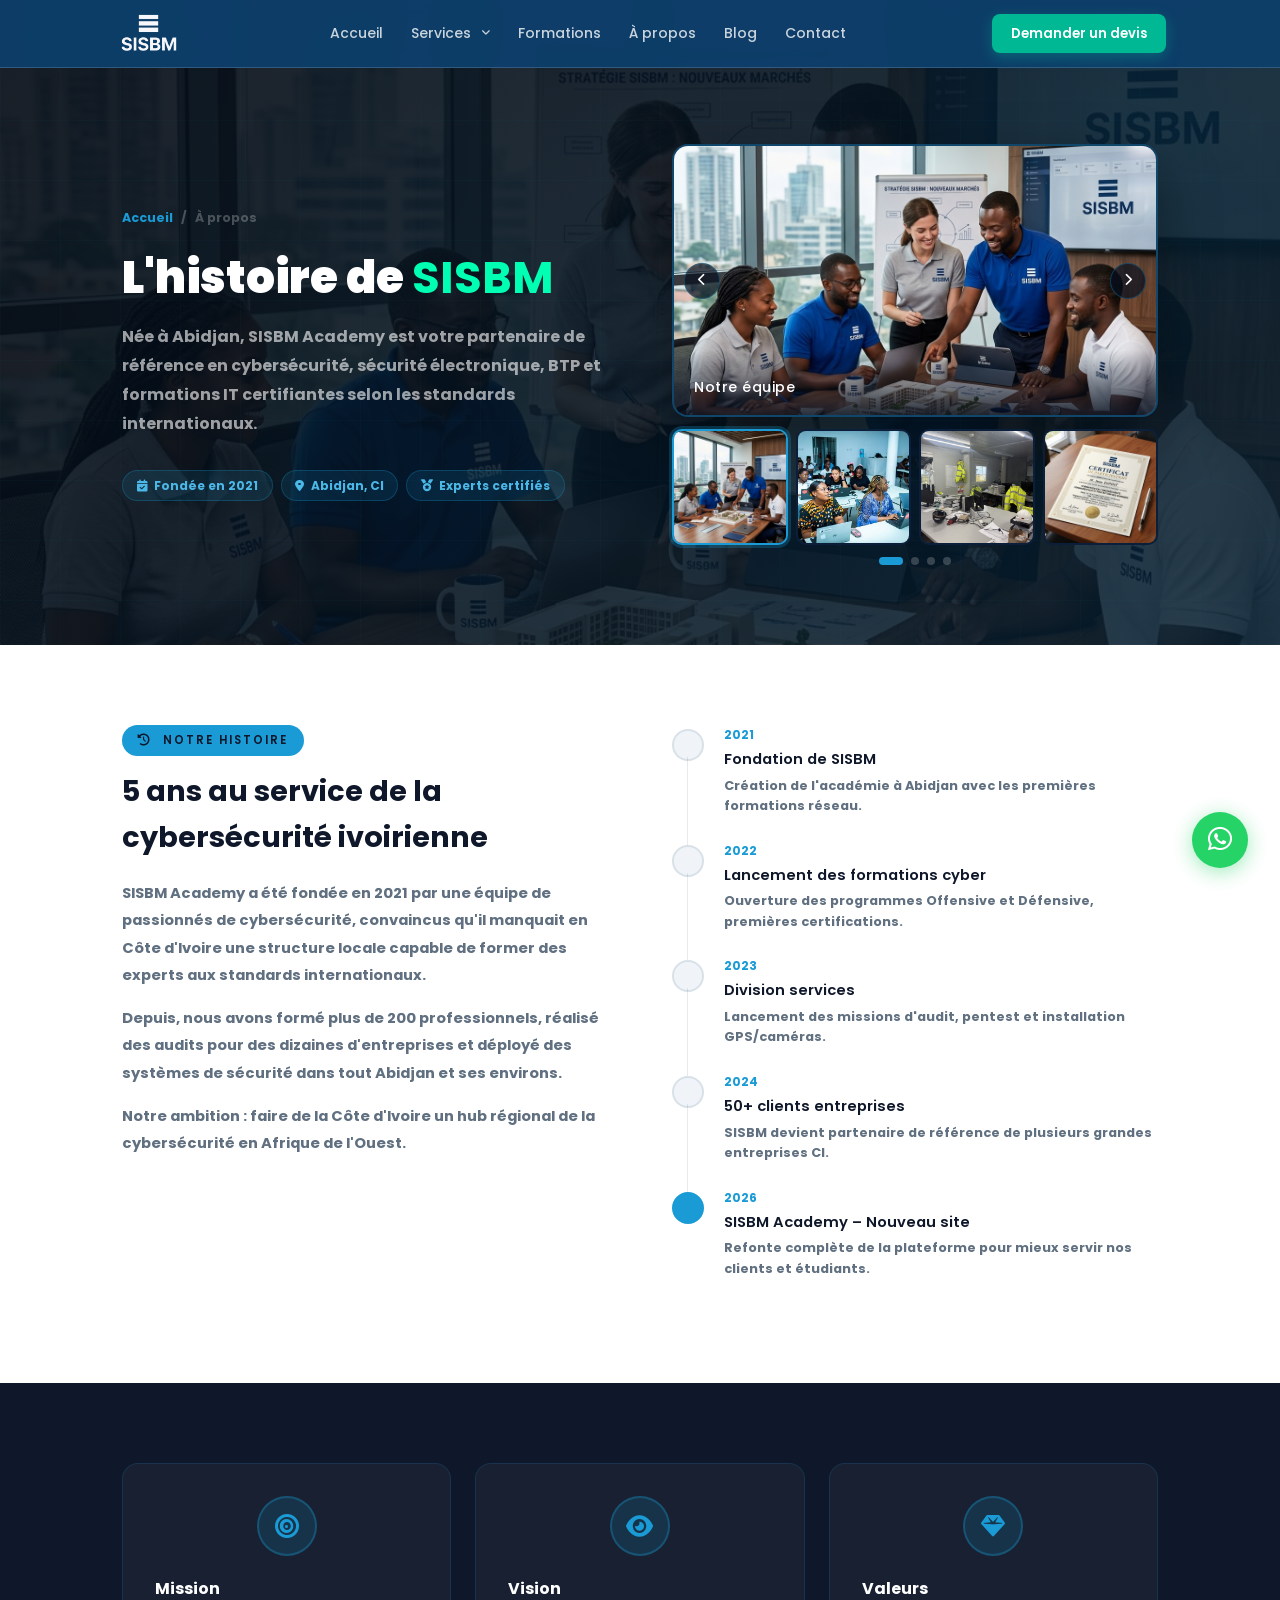
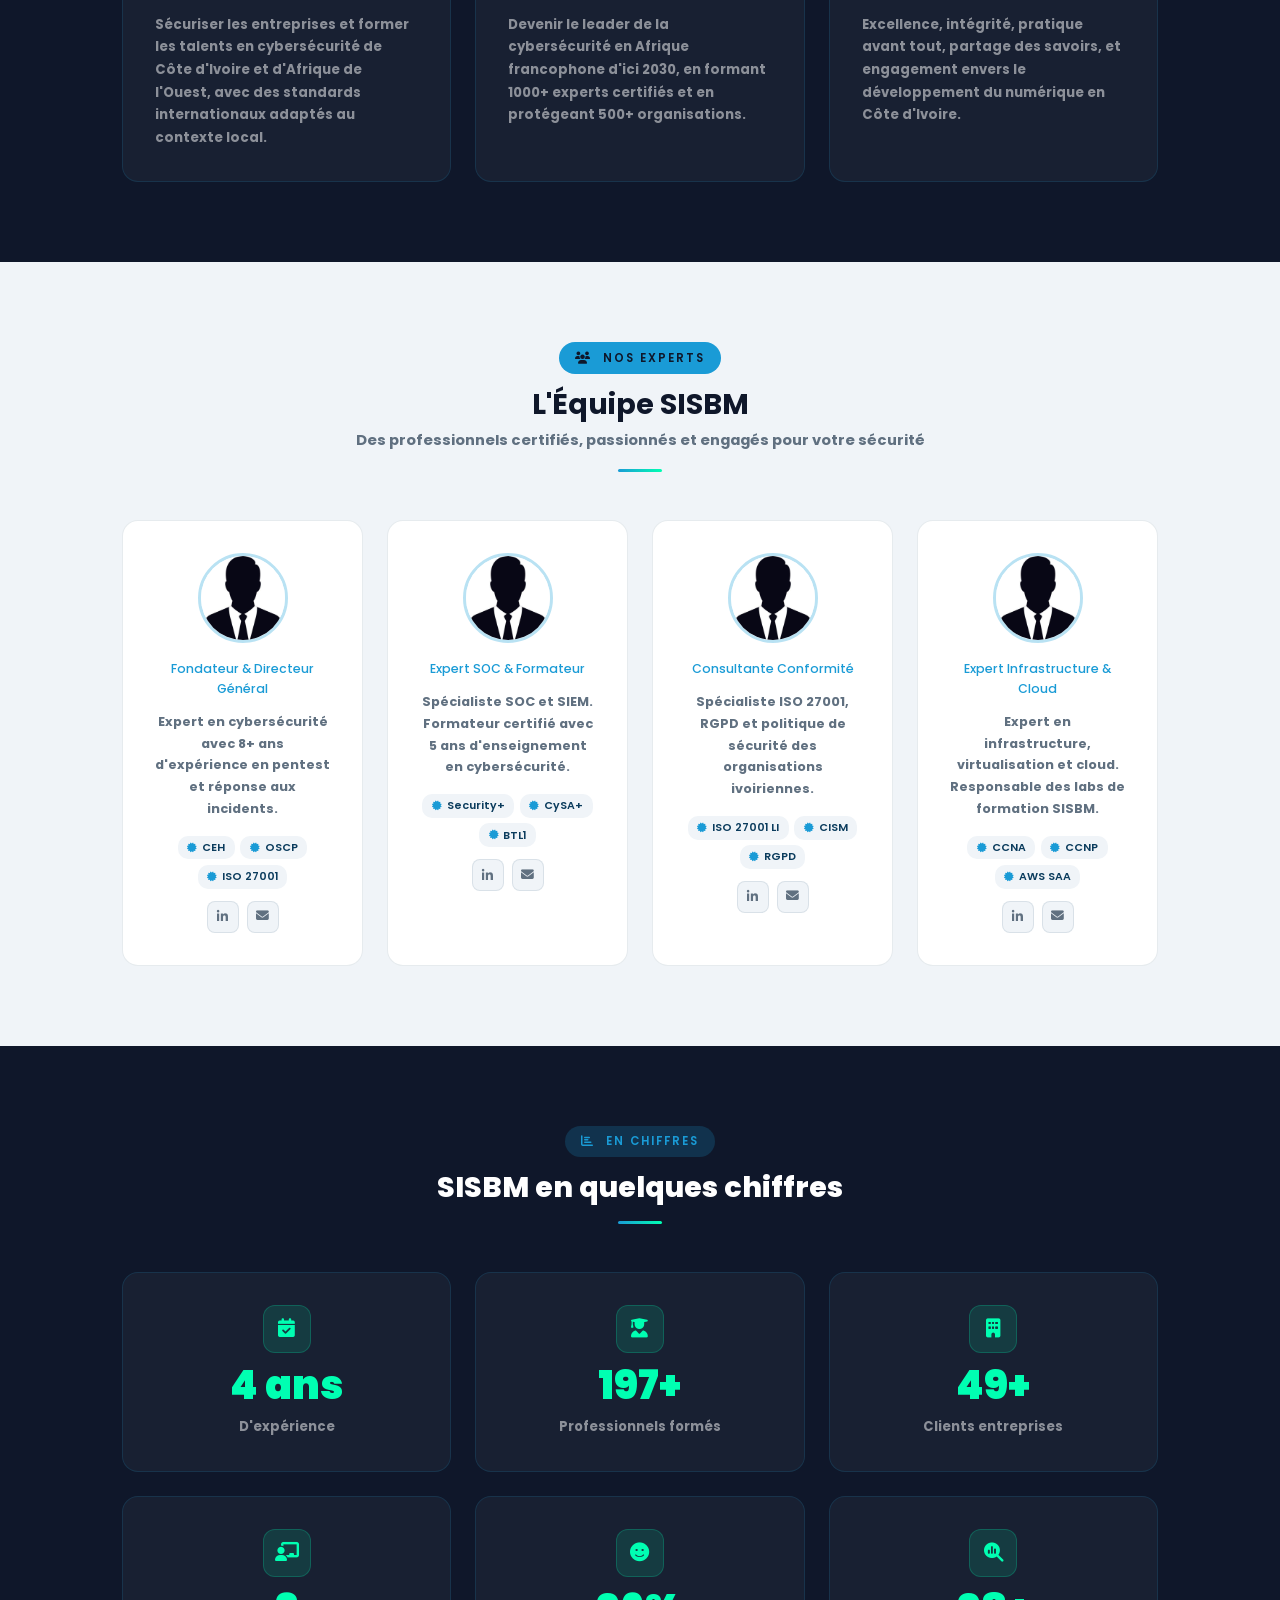
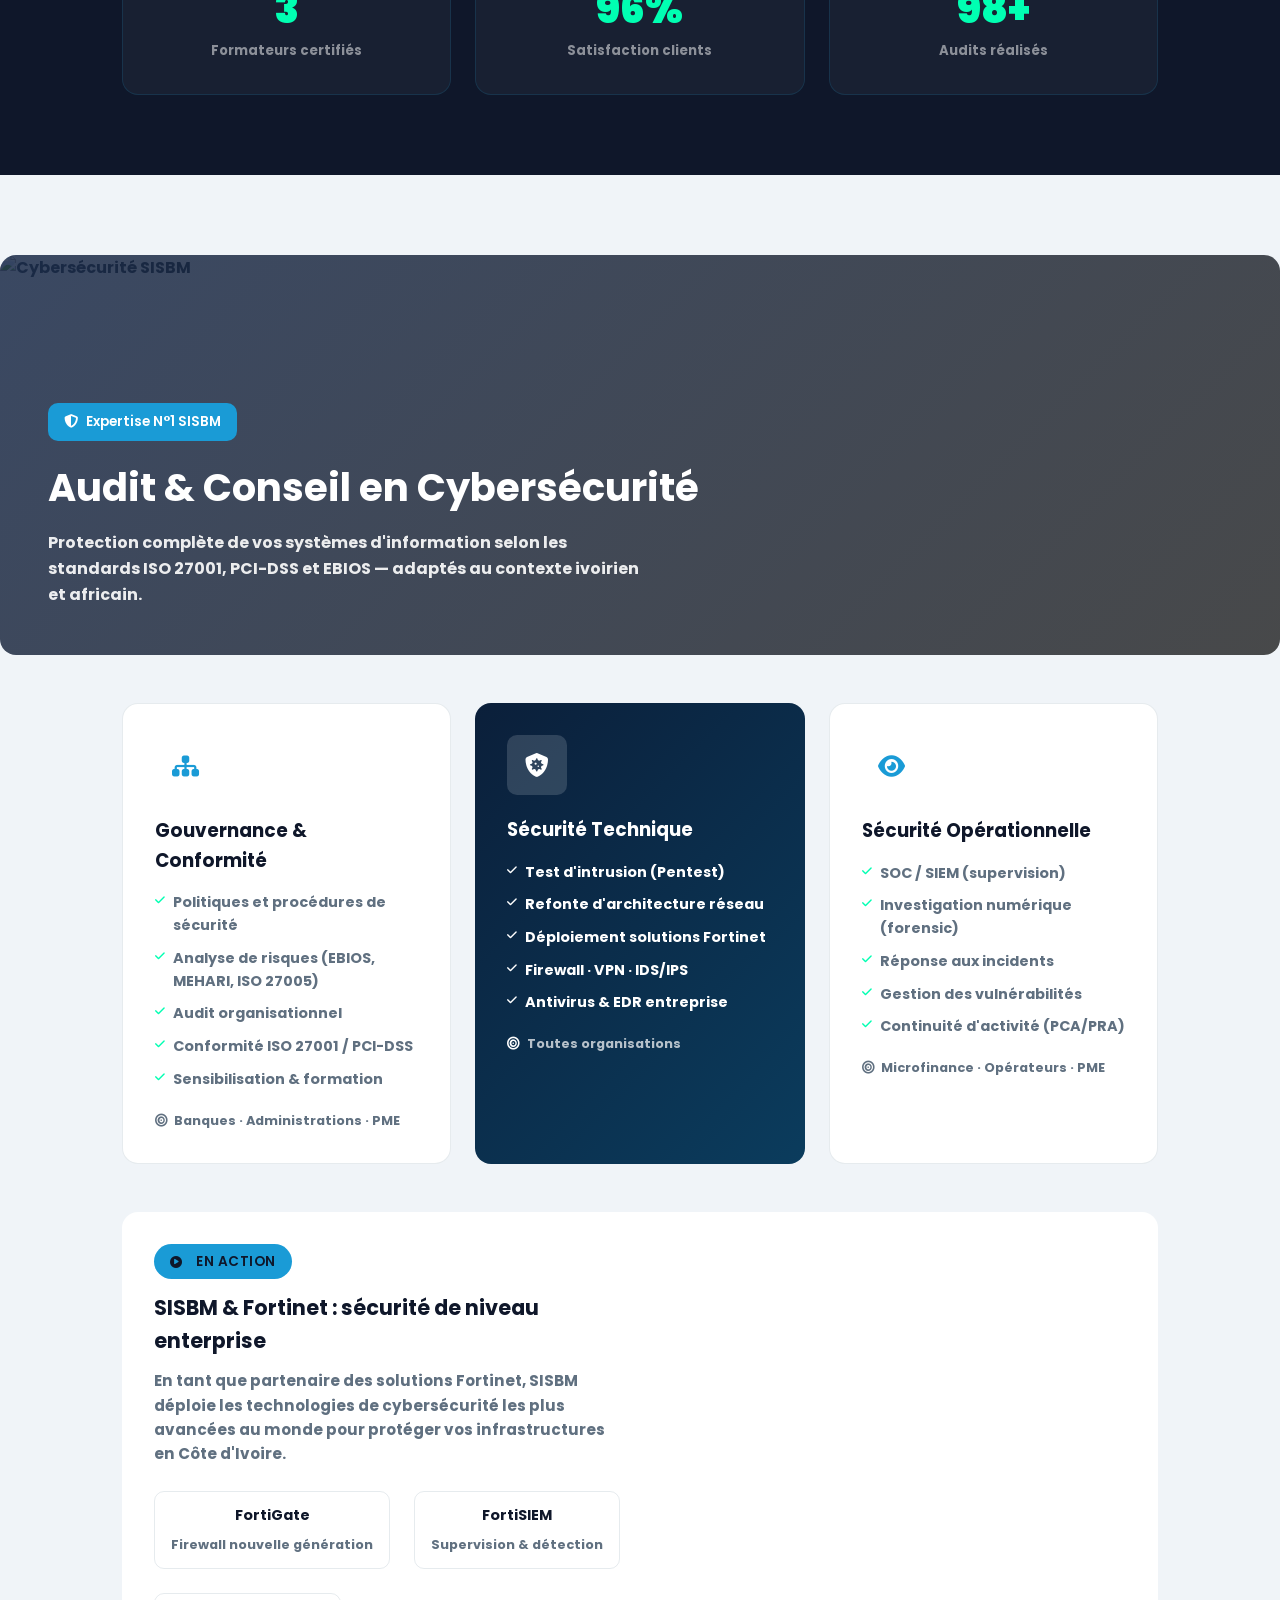
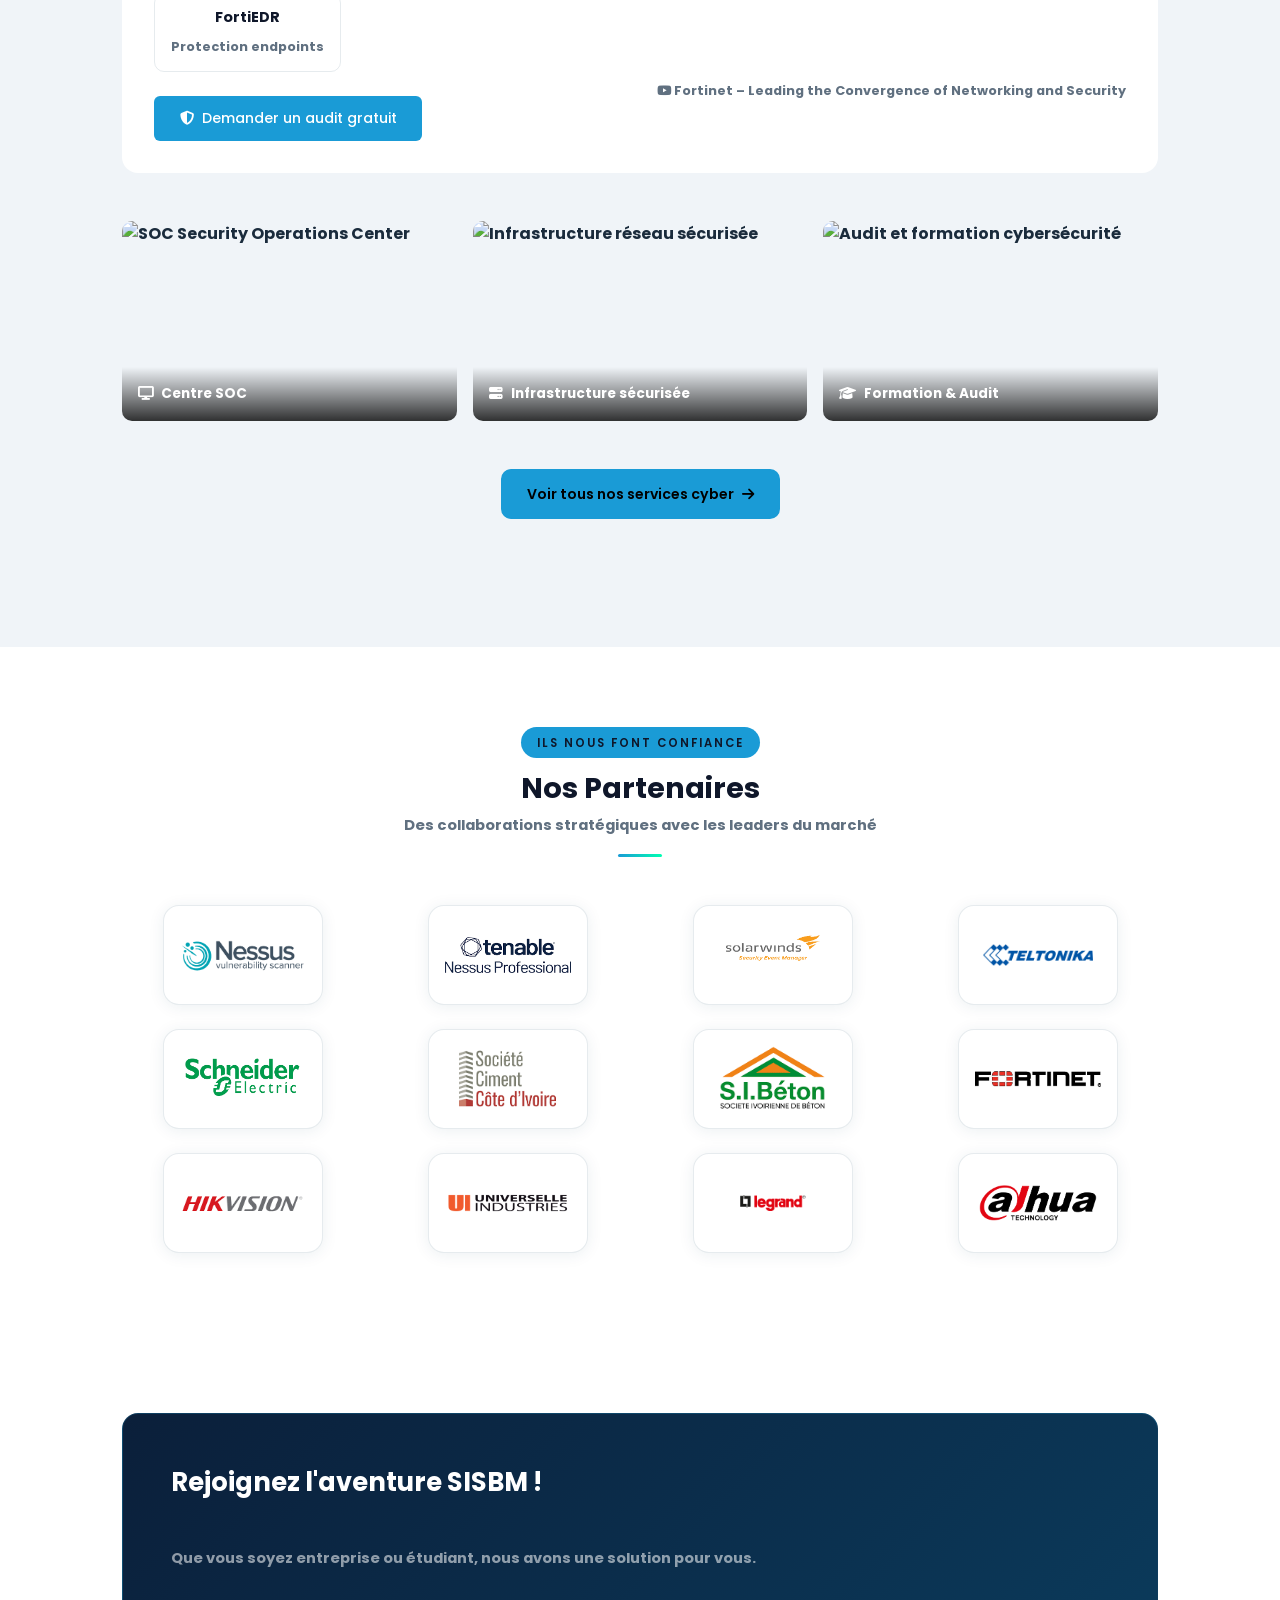
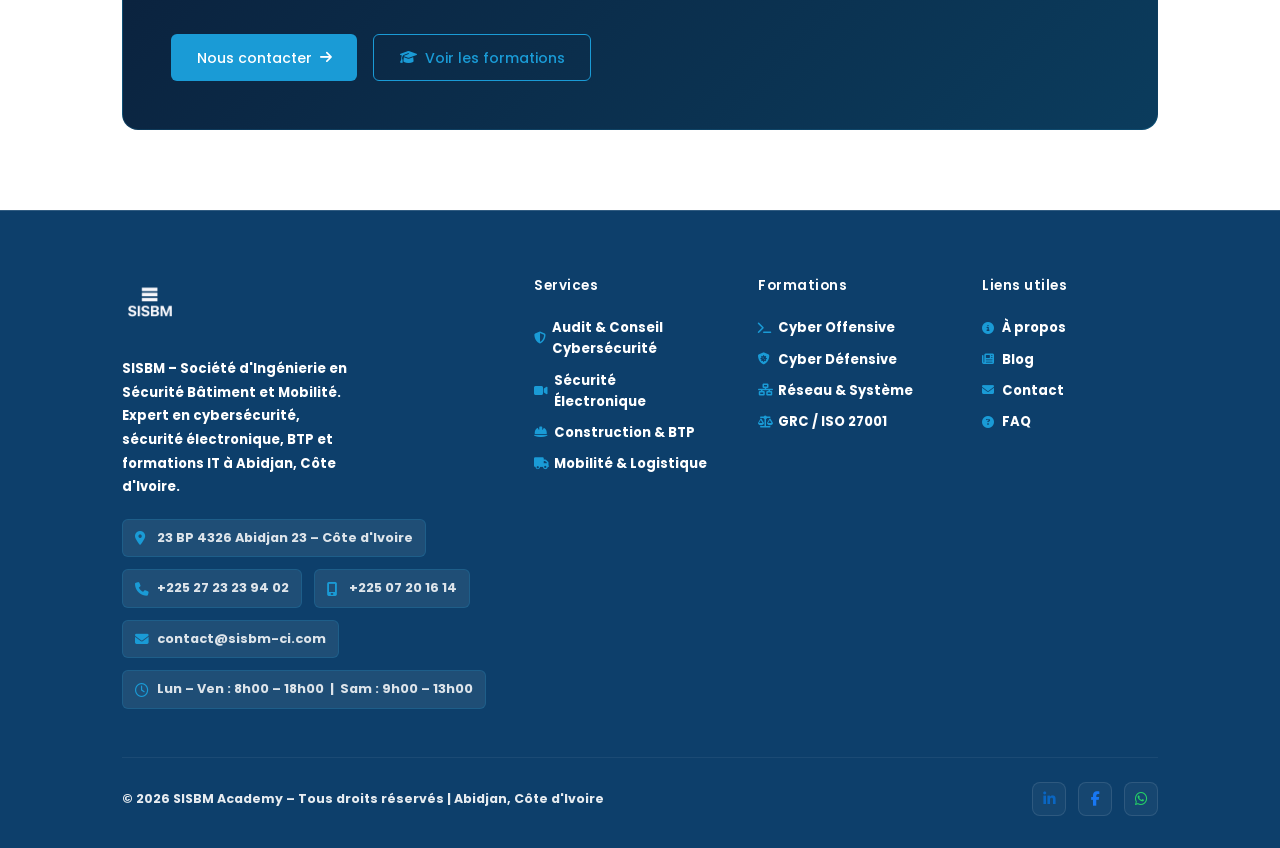
==== commit b9a13a81: "a jour" ====
--- a/apropos.html
+++ b/apropos.html
@@ -60,19 +60,19 @@
               </a>
             </li>
             <li>
-              <a href="services.html#electronique" role="menuitem">
+              <a href="service-electronique.html" role="menuitem">
                 <i class="fa-solid fa-video" aria-hidden="true"></i>
                 Sécurité Électronique
               </a>
             </li>
             <li>
-              <a href="services.html#btp" role="menuitem">
+              <a href="service-btp.html" role="menuitem">
                 <i class="fa-solid fa-helmet-safety" aria-hidden="true"></i>
                 Construction &amp; BTP
               </a>
             </li>
             <li>
-              <a href="services.html#mobilite" role="menuitem">
+              <a href="service-mobilite.html" role="menuitem">
                 <i class="fa-solid fa-truck" aria-hidden="true"></i>
                 Mobilité &amp; Logistique
               </a>
@@ -618,9 +618,9 @@
         <h4>Services</h4>
         <ul>
           <li><a href="service-cybersecurite.html"><i class="fa-solid fa-shield-halved"></i> Audit & Conseil Cybersécurité</a></li>
-          <li><a href="services.html#electronique"><i class="fa-solid fa-video"></i> Sécurité Électronique</a></li>
-          <li><a href="services.html#btp"><i class="fa-solid fa-helmet-safety"></i> Construction & BTP</a></li>
-          <li><a href="services.html#mobilite"><i class="fa-solid fa-truck"></i> Mobilité & Logistique</a></li>
+          <li><a href="service-electronique.html"><i class="fa-solid fa-video"></i> Sécurité Électronique</a></li>
+          <li><a href="service-btp.html"><i class="fa-solid fa-helmet-safety"></i> Construction & BTP</a></li>
+          <li><a href="service-mobilite.html"><i class="fa-solid fa-truck"></i> Mobilité & Logistique</a></li>
         </ul>
       </div>
       <div class="footer-col">
@@ -647,13 +647,13 @@
       <div class="footer-social">
         <a href="#" class="social-btn social-linkedin" aria-label="LinkedIn" title="LinkedIn"><i class="fa-brands fa-linkedin-in"></i></a>
         <a href="https://www.facebook.com/search/top/?q=sisbm" class="social-btn social-facebook" aria-label="Facebook" target="_blank"><i class="fa-brands fa-facebook-f"></i></a>
-        <a href="https://wa.me/2250720161466" class="social-btn social-whatsapp" aria-label="WhatsApp" target="_blank"><i class="fa-brands fa-whatsapp"></i></a>
+        <a href="https://wa.me/2250707201614" class="social-btn social-whatsapp" aria-label="WhatsApp" target="_blank"><i class="fa-brands fa-whatsapp"></i></a>
       </div>
     </div>
   </div>
 </footer>
 
-<a href="https://wa.me/2250720161466?text=Bonjour%20SISBM%2C%20je%20souhaite%20des%20informations."
+<a href="https://wa.me/2250707201614?text=Bonjour%20SISBM%2C%20je%20souhaite%20des%20informations."
    class="wa-float" id="wa-float" target="_blank" aria-label="Contacter sur WhatsApp">
   <i class="fa-brands fa-whatsapp"></i>
 </a>
--- a/css/nav.css
+++ b/css/nav.css
@@ -152,7 +152,8 @@
 }
 
 @media (min-width: 901px) {
-  .nav-links .dropdown:hover .dropdown-menu {
+  .nav-links .dropdown:hover .dropdown-menu,
+  .nav-links .dropdown.dropdown-open .dropdown-menu {
     opacity: 1;
     visibility: visible;
     transform: translateX(-50%) translateY(10px);
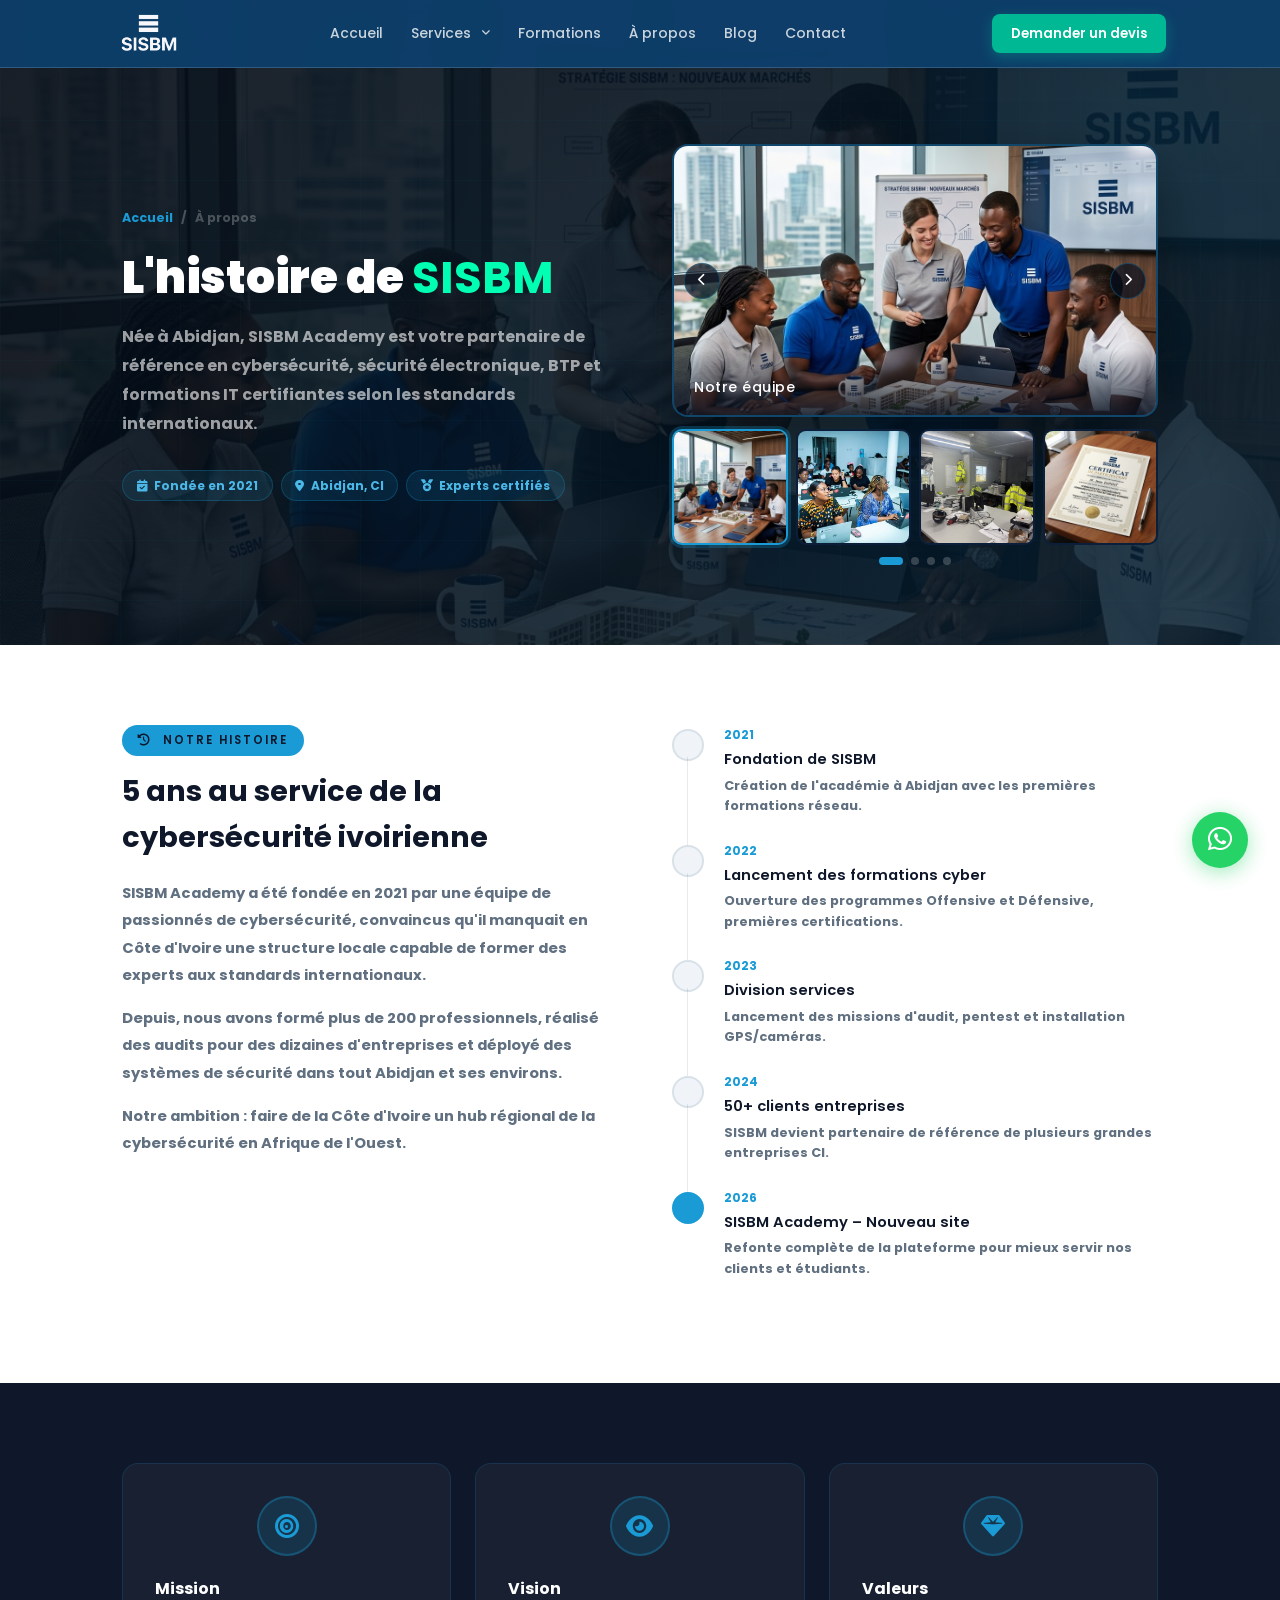
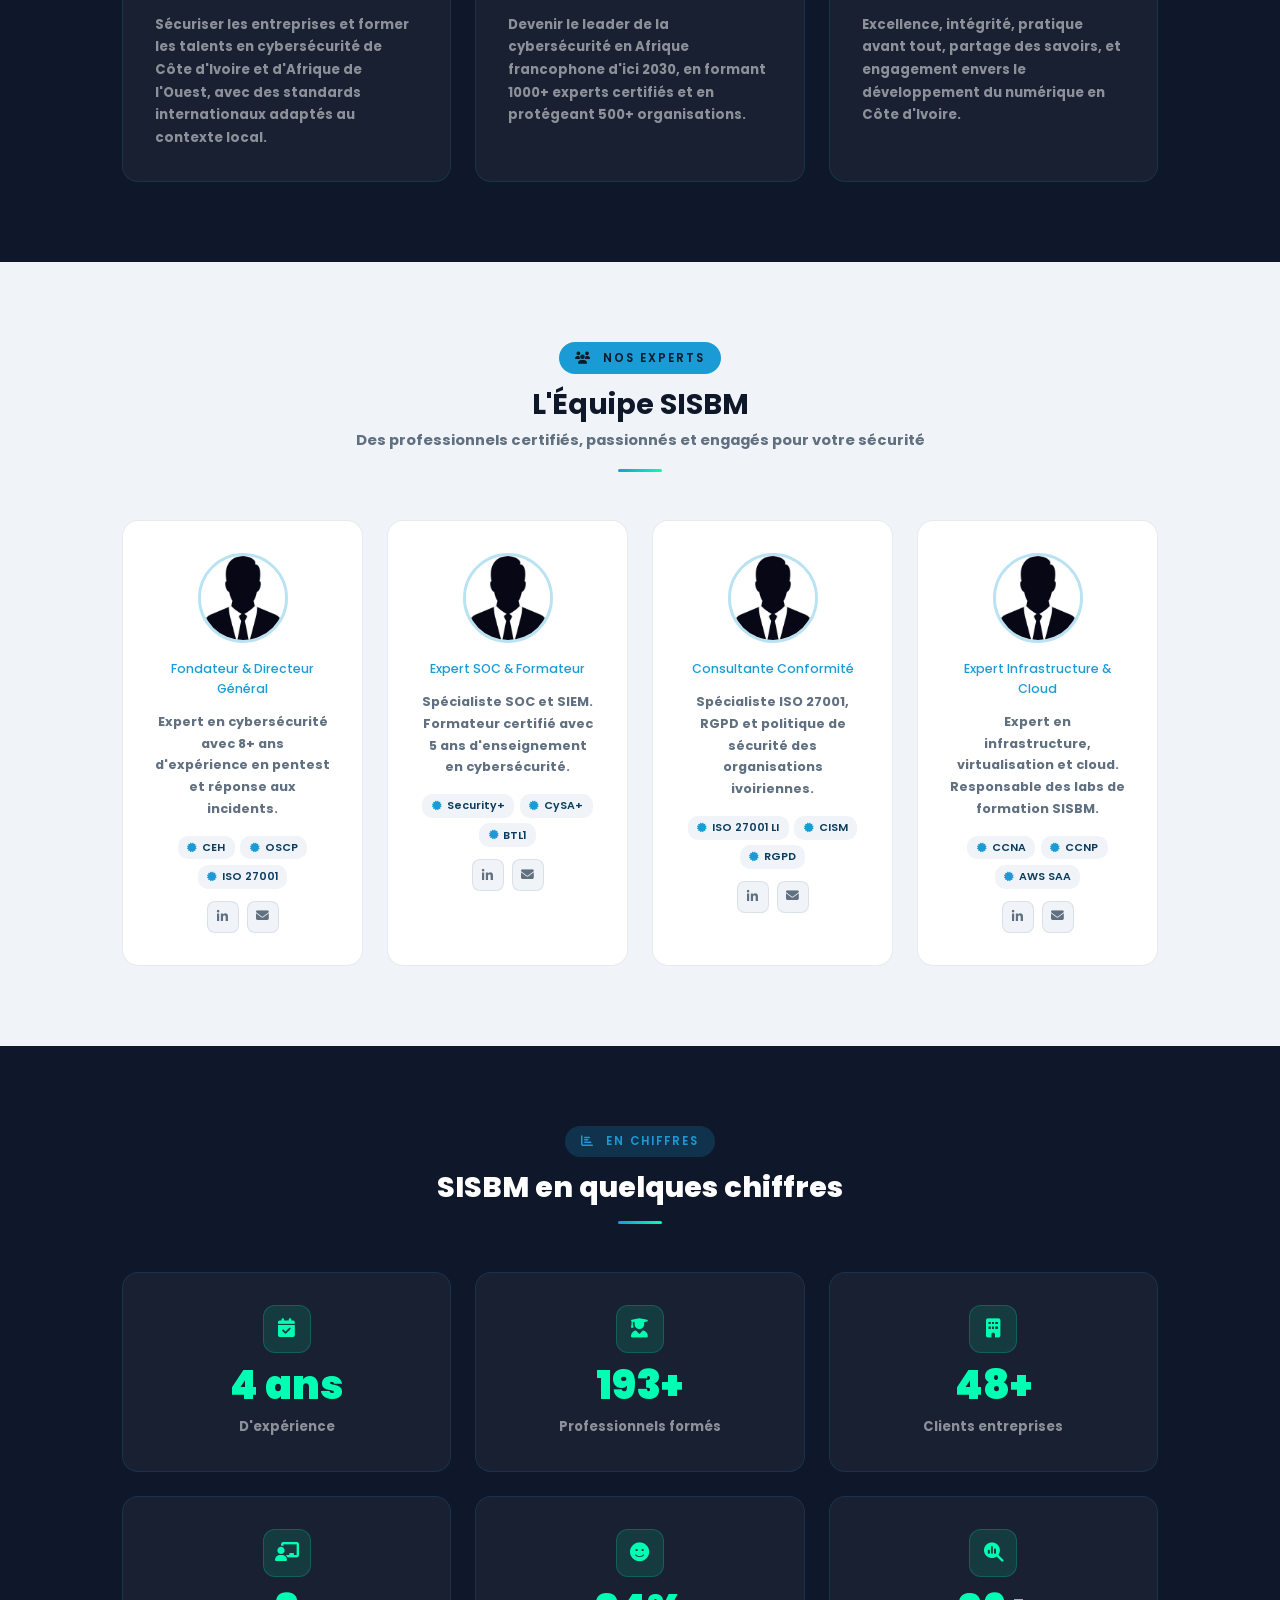
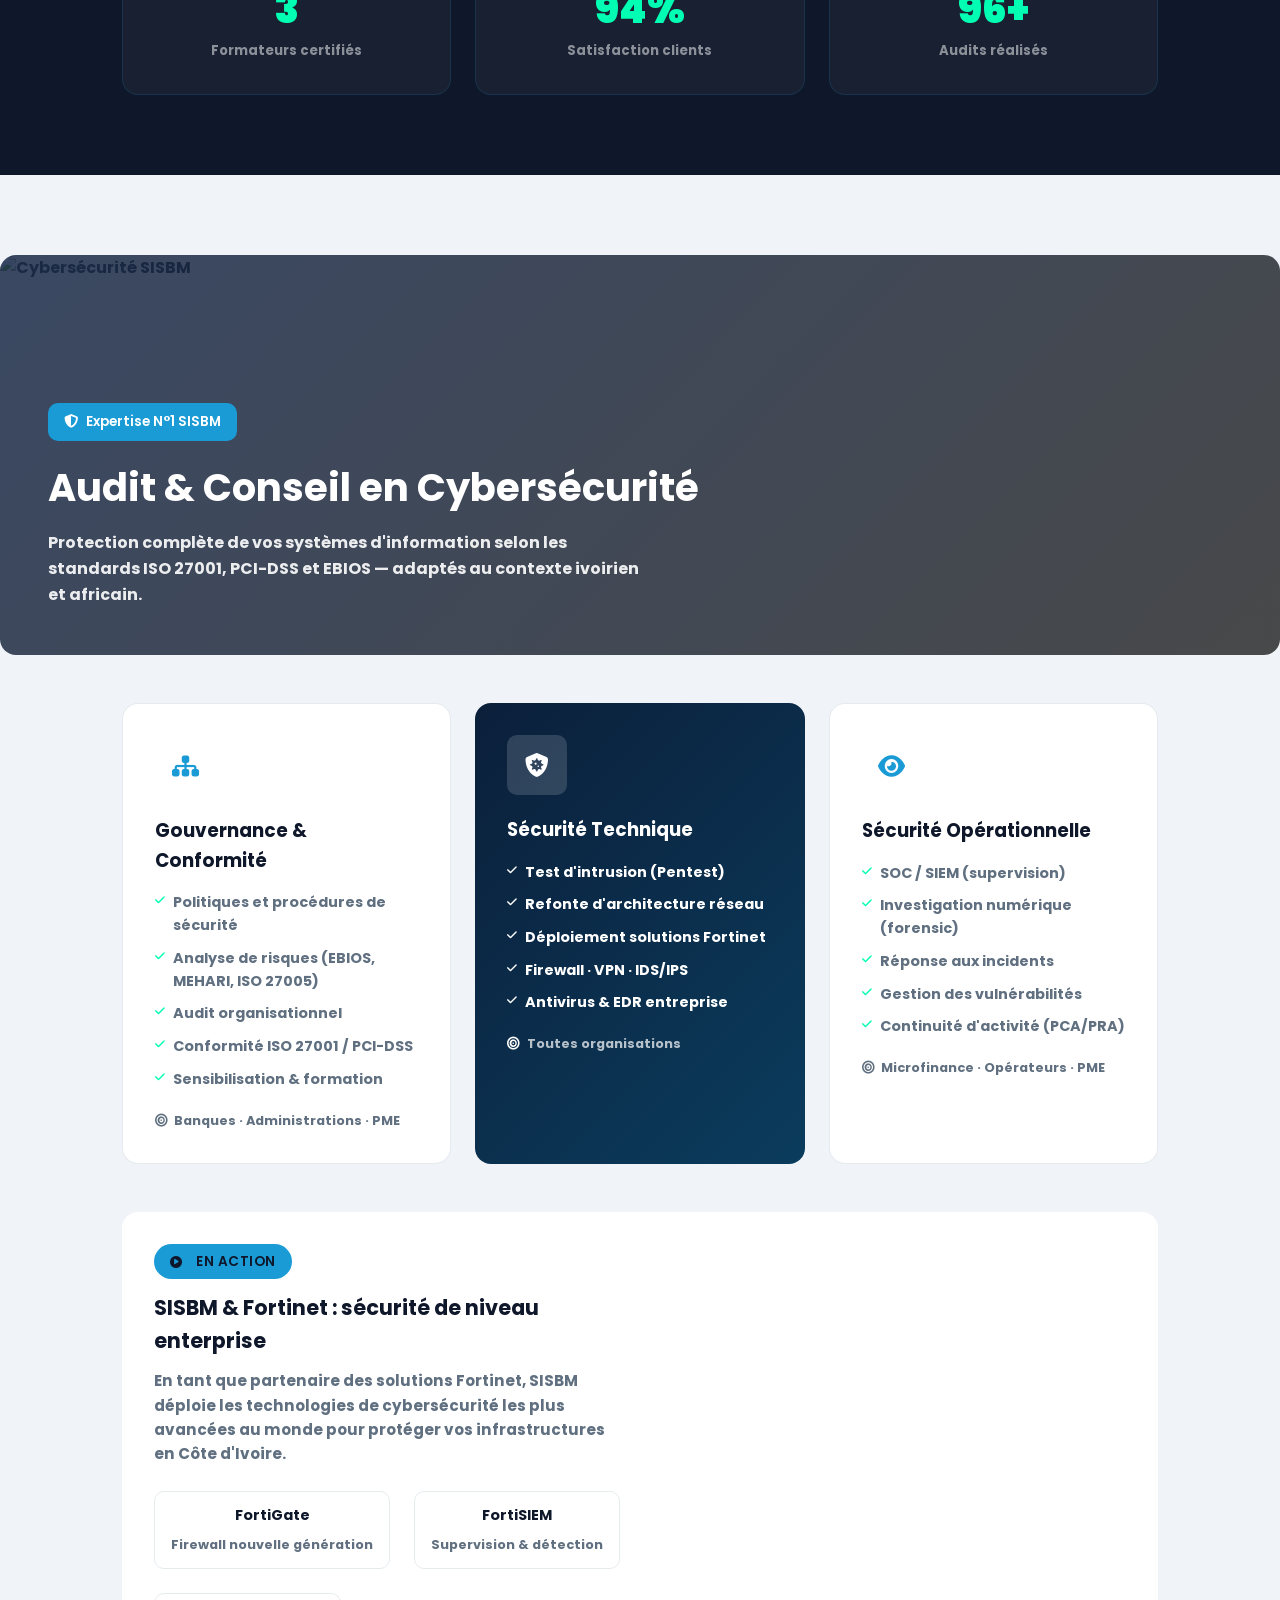
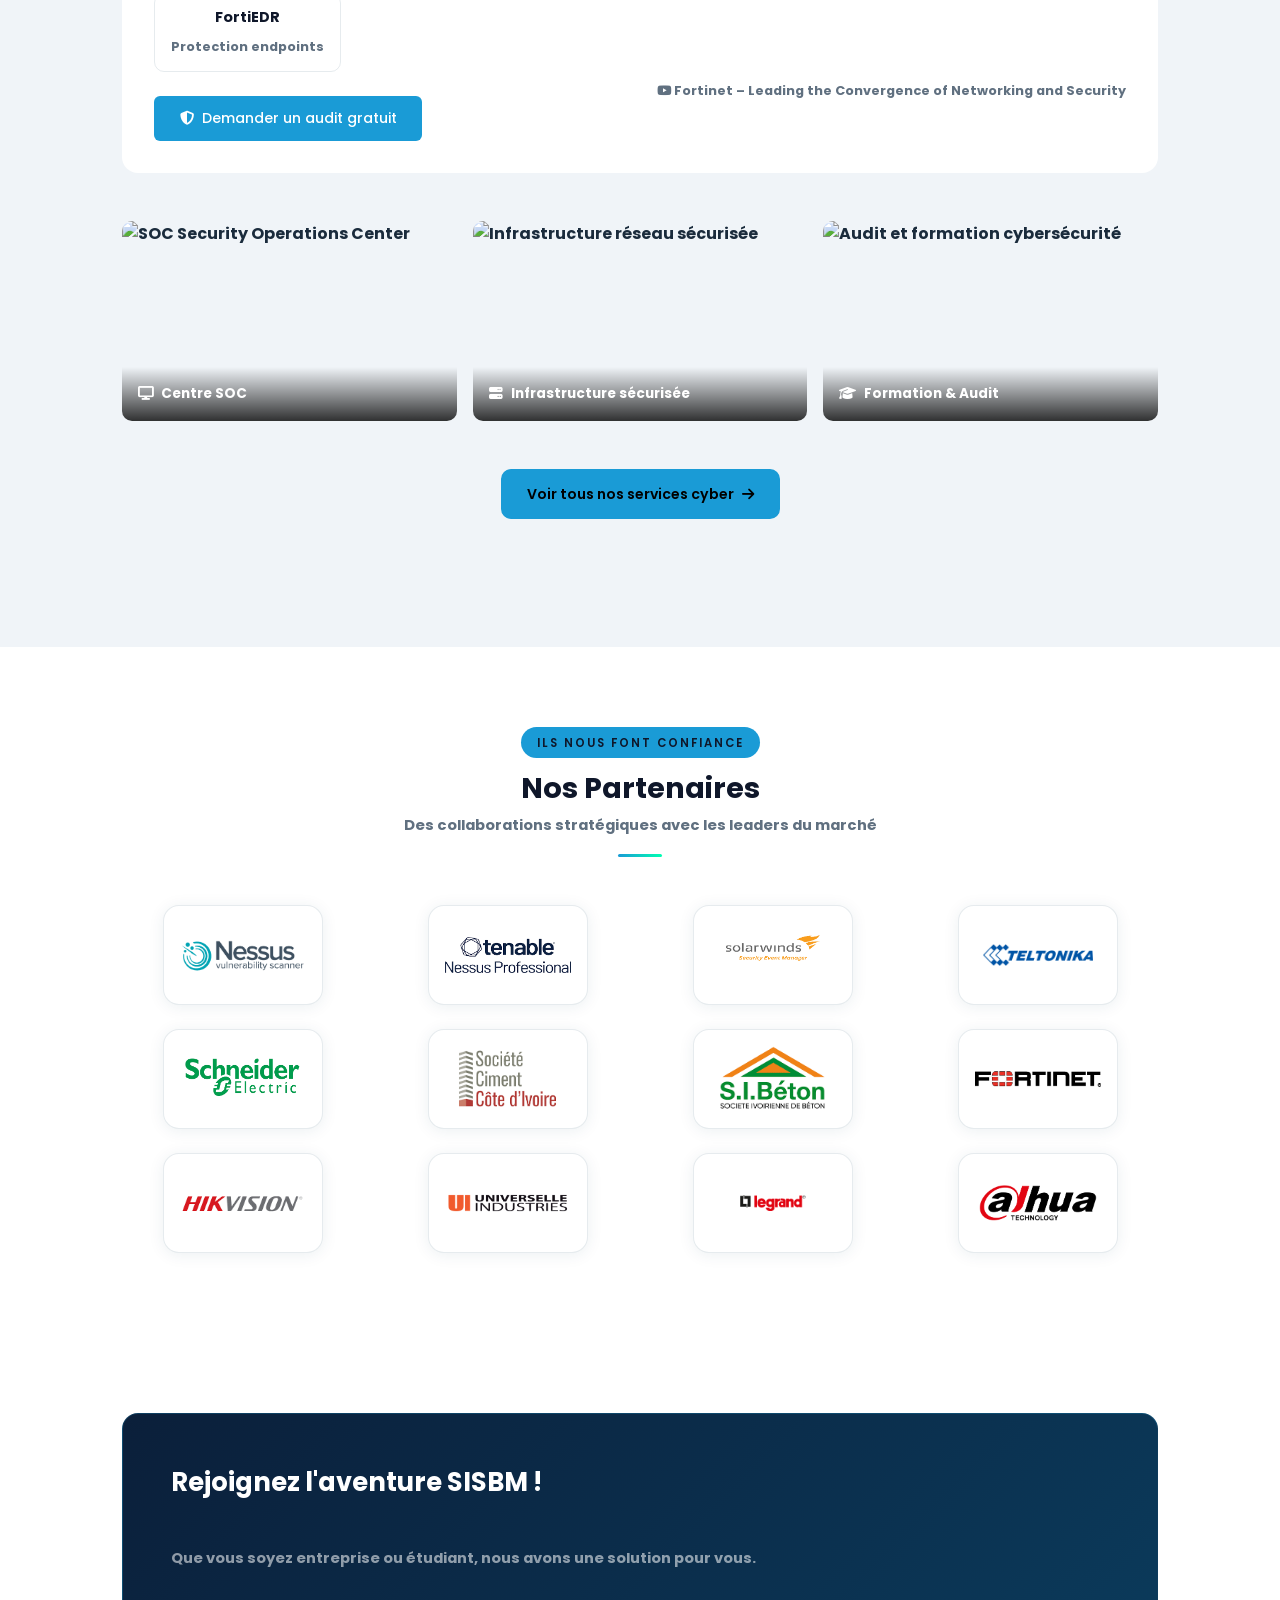
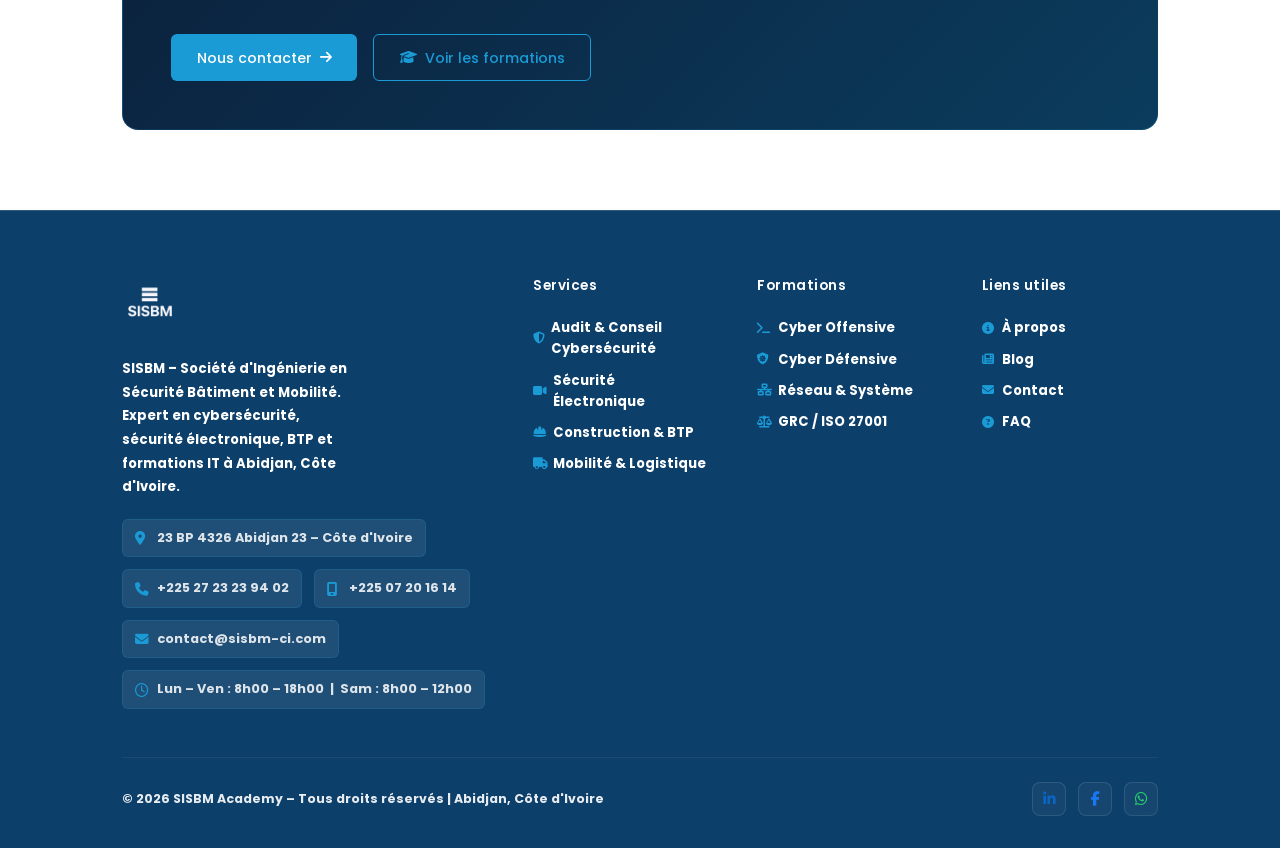
==== commit 2a10daac: "mise a jour blog" ====
--- a/apropos.html
+++ b/apropos.html
@@ -44,7 +44,7 @@
 
         <li class="dropdown">
           <a
-            href="service-cybersecurite.html"
+            href="services.html"
             class="nav-dropdown-trigger"
             aria-expanded="false"
             aria-haspopup="true"
@@ -611,7 +611,7 @@
           <div class="fci-item"><i class="fa-solid fa-phone"></i><a href="tel:+2252723239402">+225 27 23 23 94 02</a></div>
           <div class="fci-item"><i class="fa-solid fa-mobile-screen"></i><a href="tel:+22507201614">+225 07 20 16 14</a></div>
           <div class="fci-item"><i class="fa-solid fa-envelope"></i><a href="mailto:contact@sisbm-ci.com">contact@sisbm-ci.com</a></div>
-          <div class="fci-item"><i class="fa-regular fa-clock"></i><span>Lun – Ven : 8h00 – 18h00 &nbsp;|&nbsp; Sam : 9h00 – 13h00</span></div>
+          <div class="fci-item"><i class="fa-regular fa-clock"></i><span>Lun – Ven : 8h00 – 18h00 &nbsp;|&nbsp; Sam : 8h00 – 12h00</span></div>
         </div>
       </div>
       <div class="footer-col">
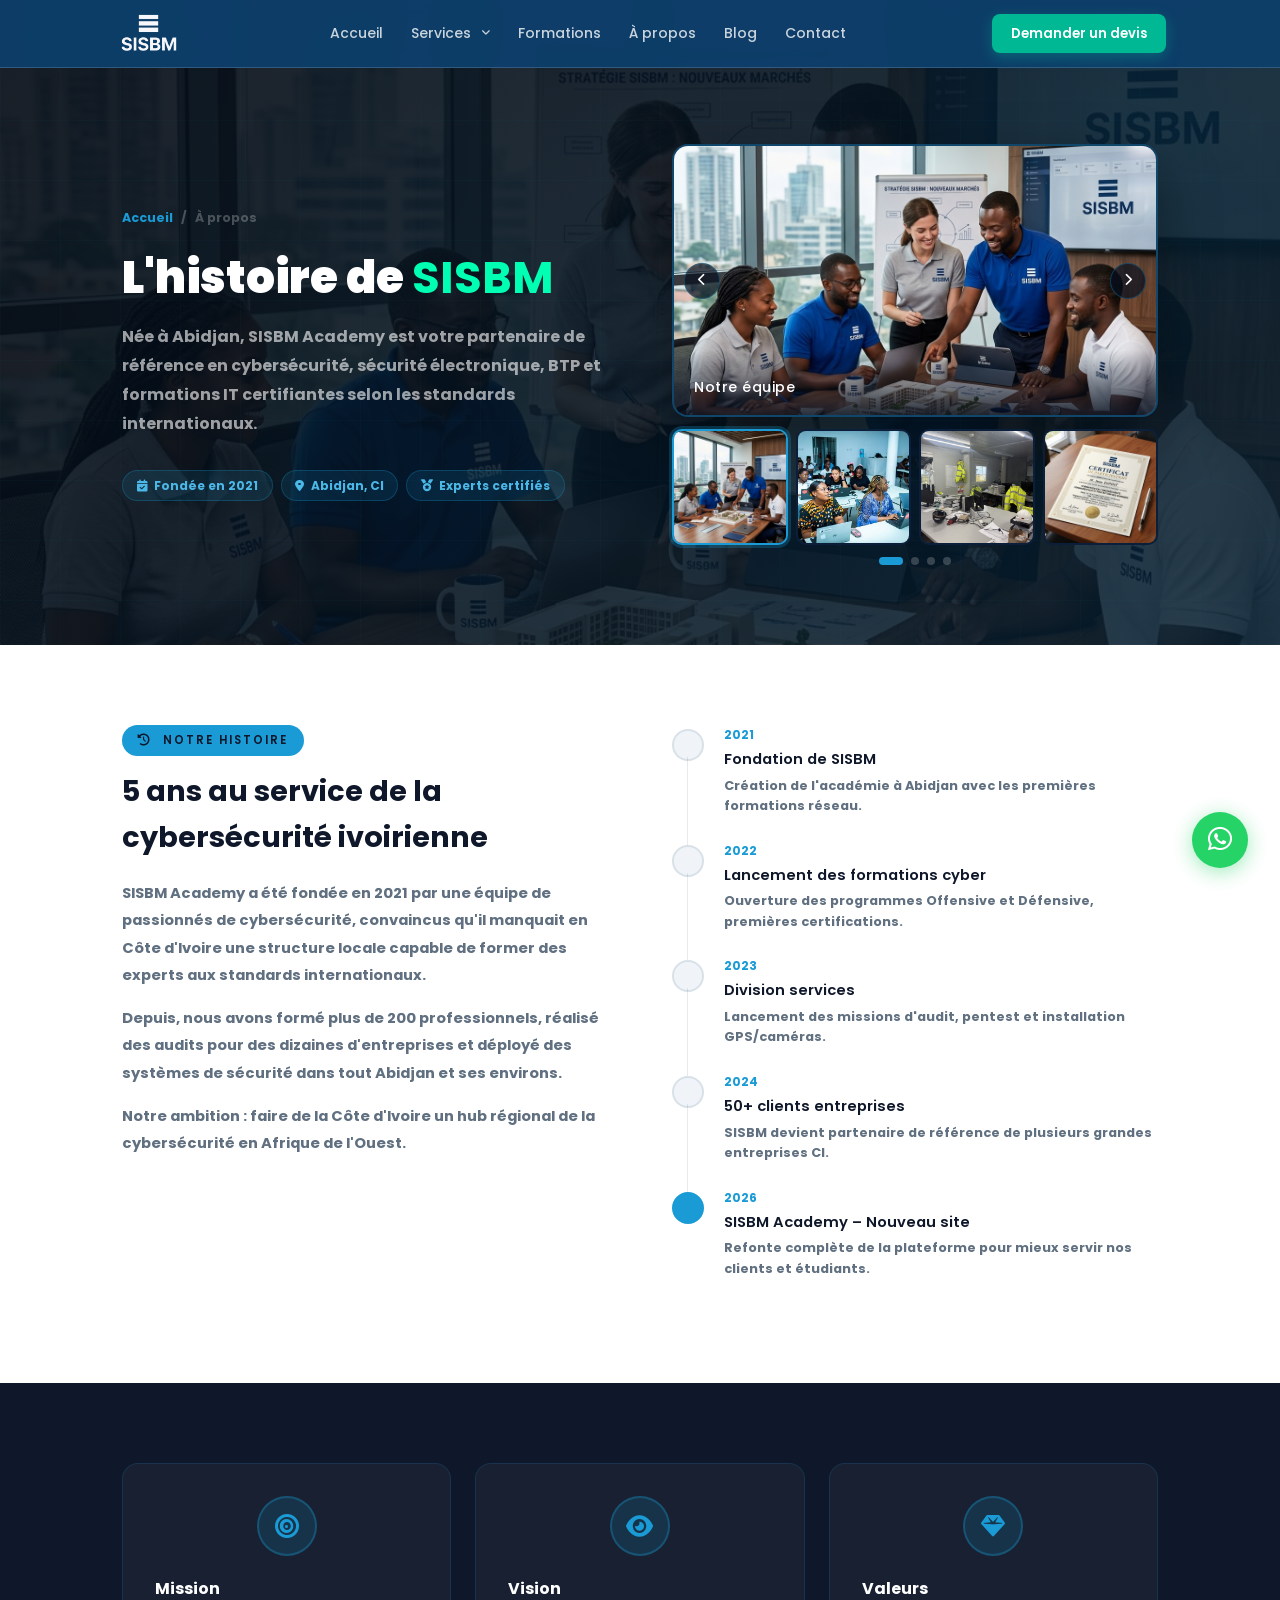
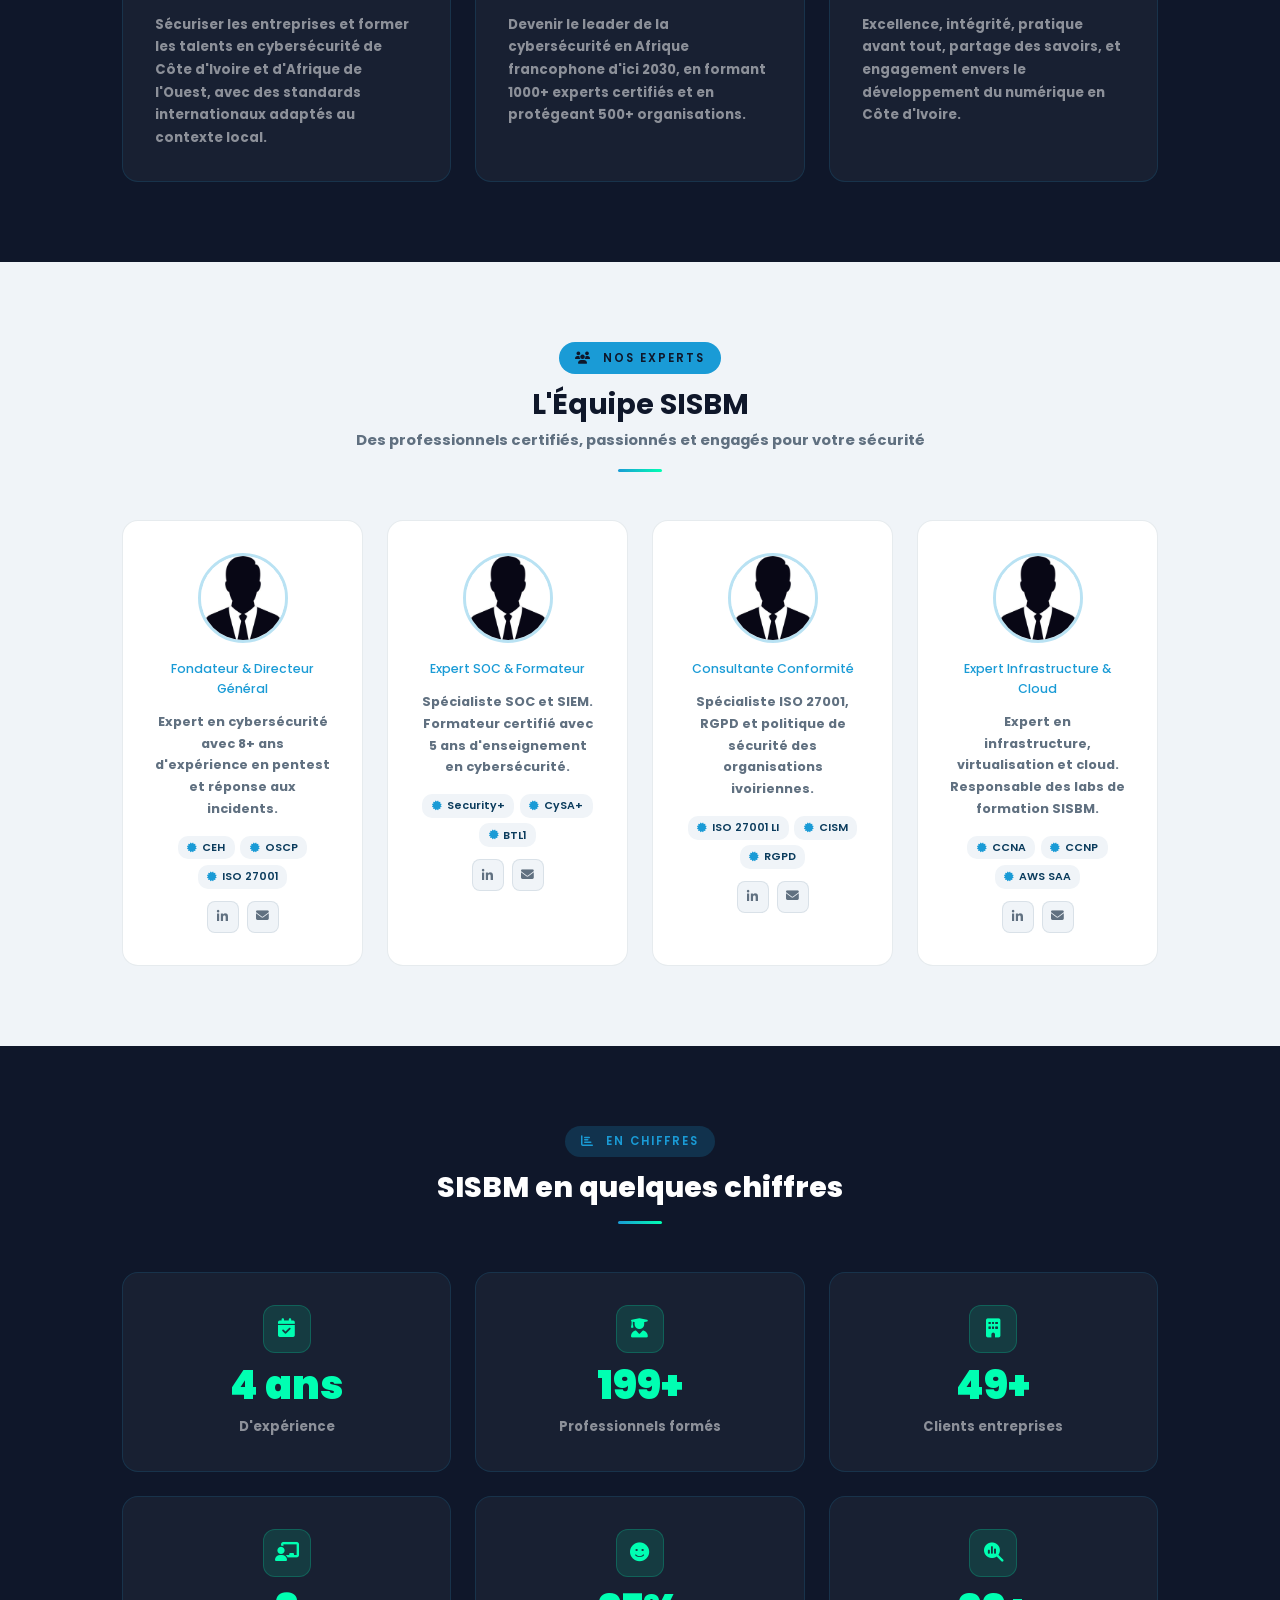
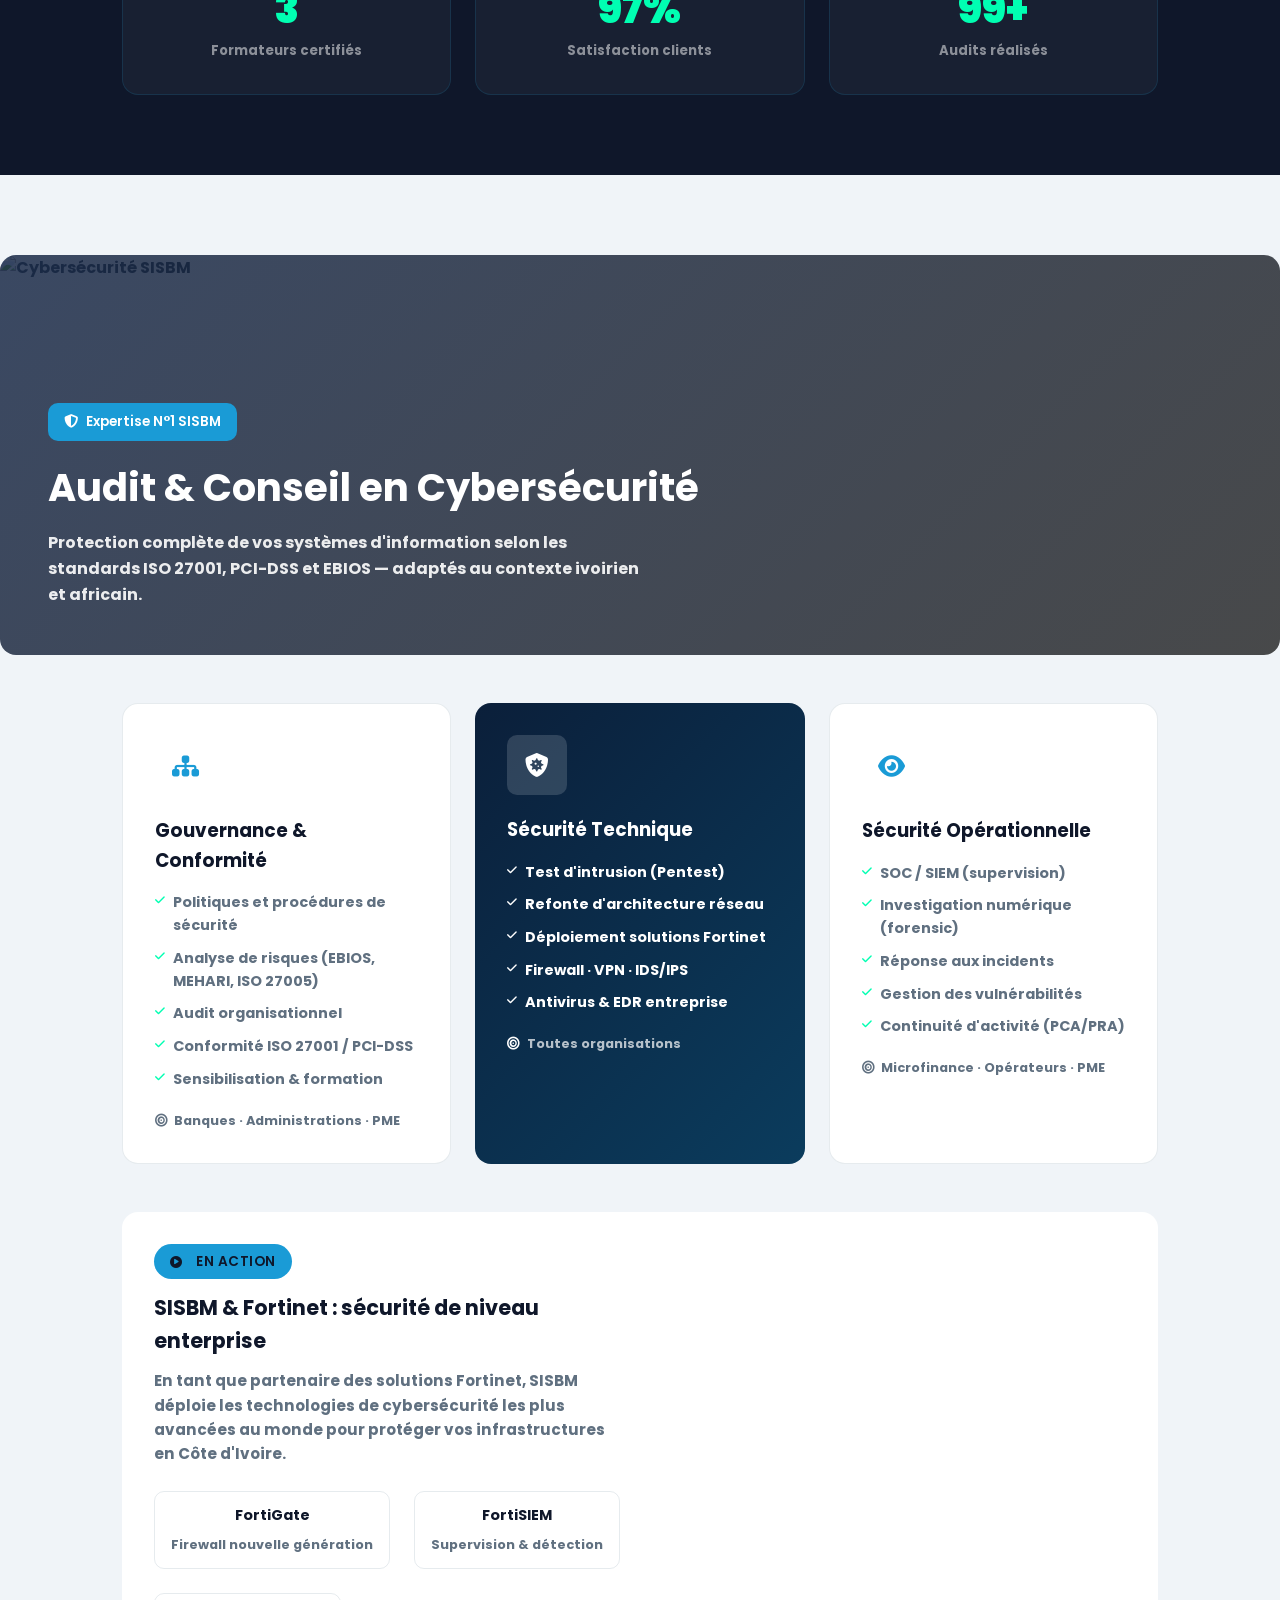
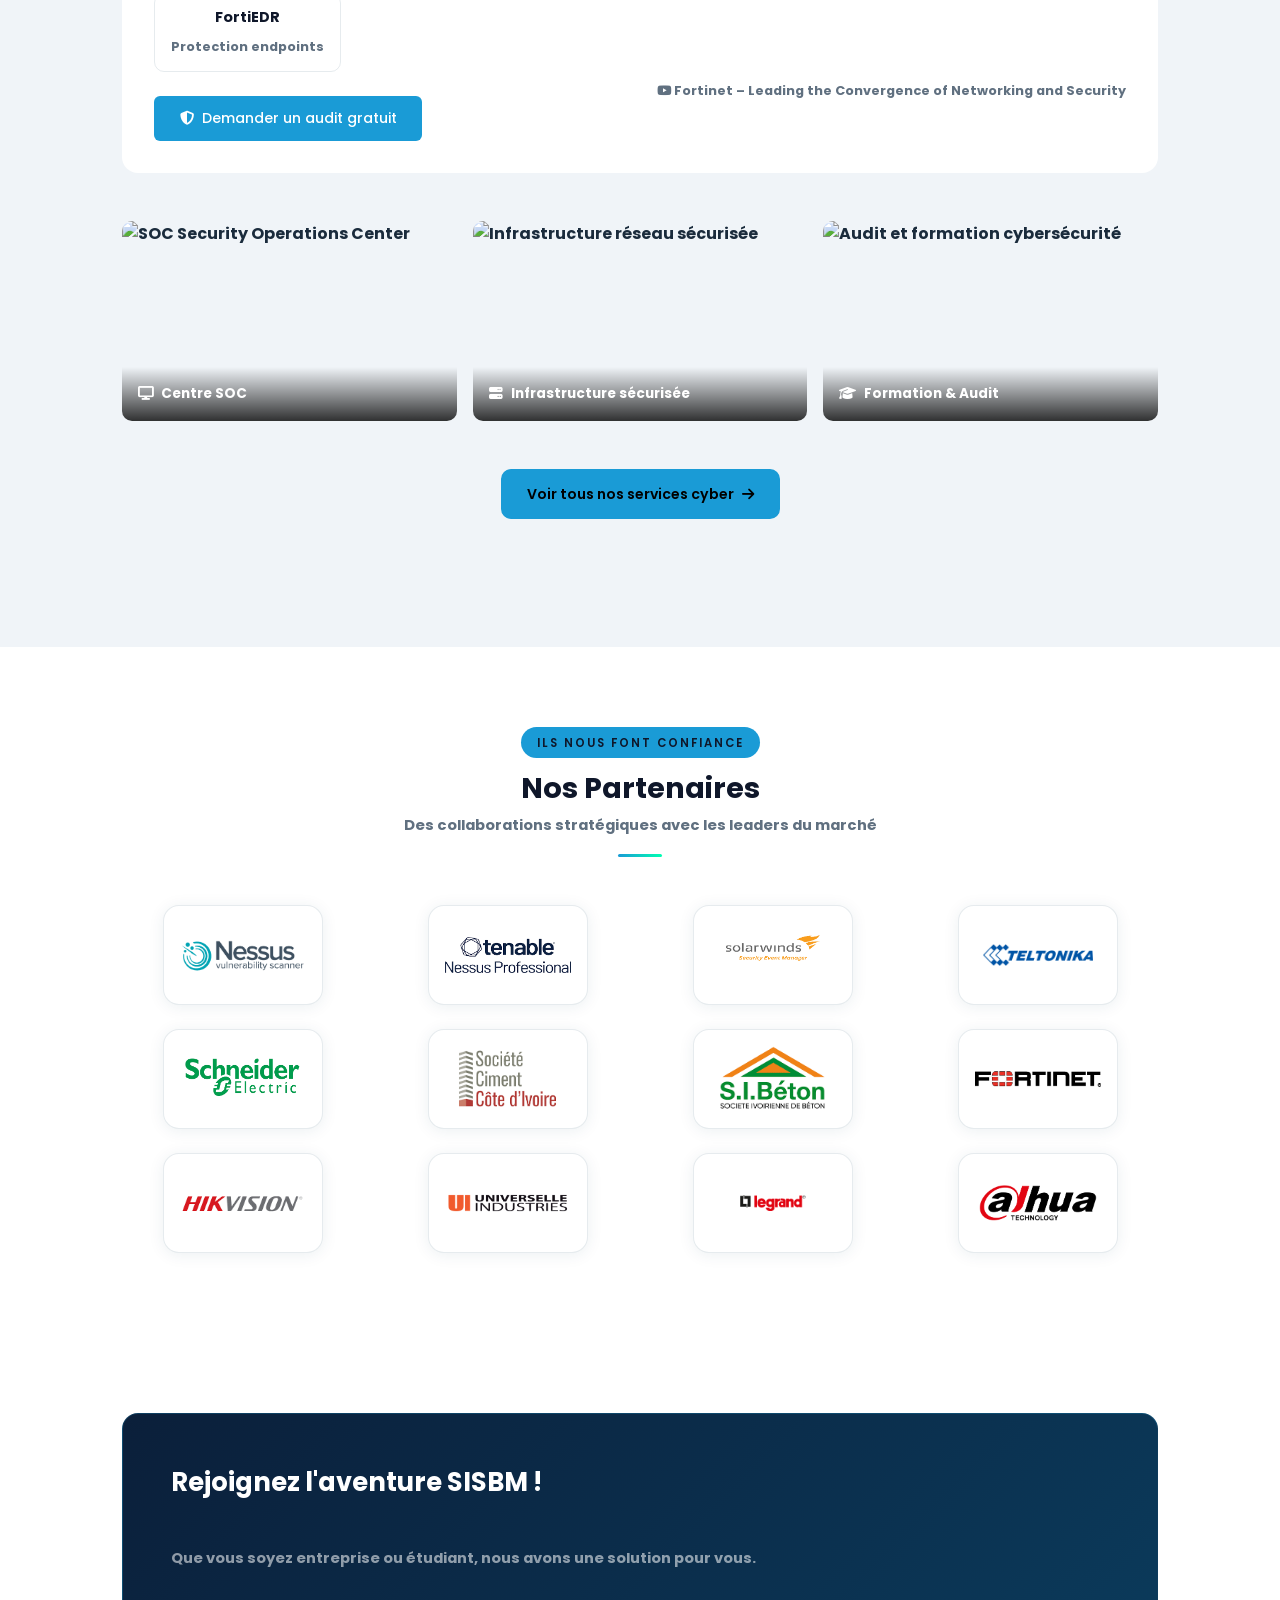
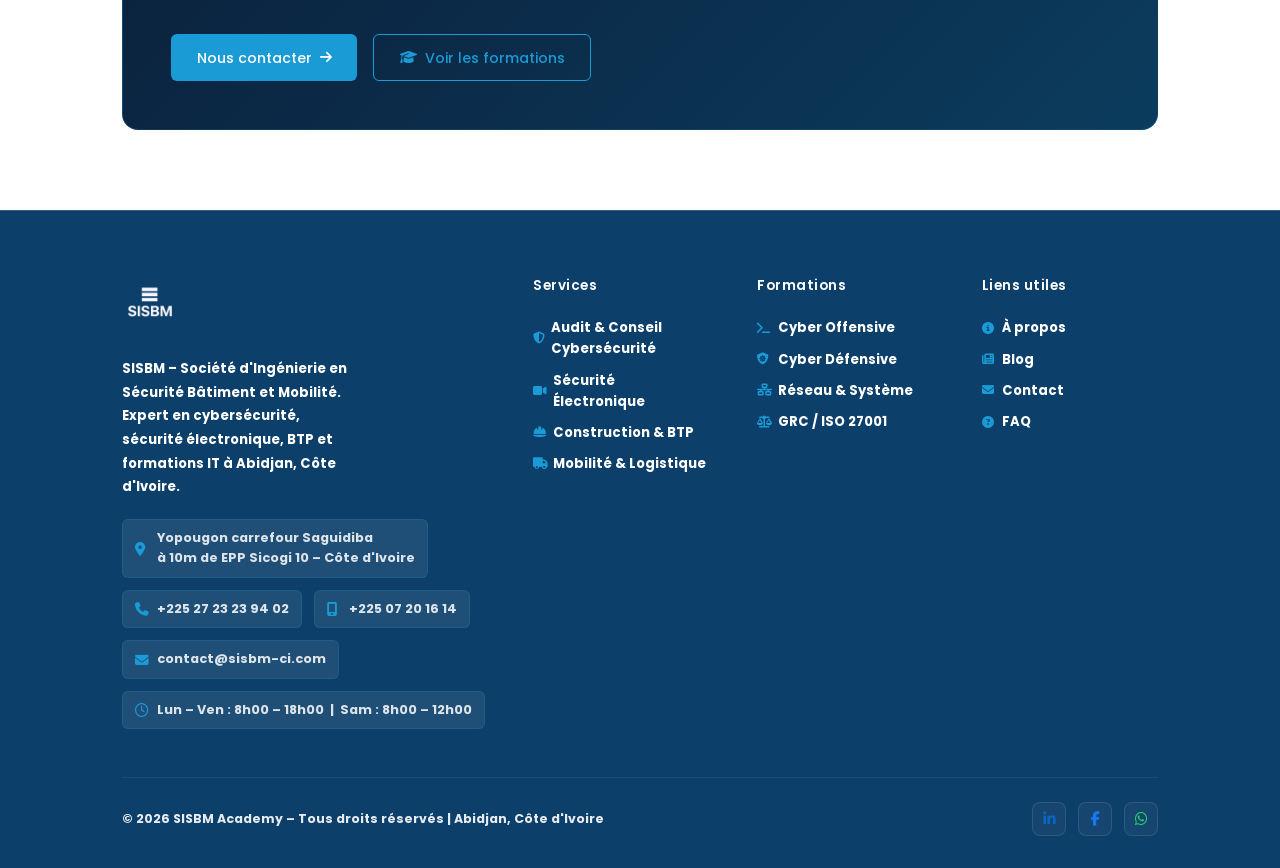
==== commit 28937a80: "mise a jour" ====
--- a/apropos.html
+++ b/apropos.html
@@ -607,7 +607,7 @@
         </a>
         <p>SISBM – Société d'Ingénierie en Sécurité Bâtiment et Mobilité. Expert en cybersécurité, sécurité électronique, BTP et formations IT à Abidjan, Côte d'Ivoire.</p>
         <div class="footer-contact-info">
-          <div class="fci-item"><i class="fa-solid fa-location-dot"></i><span>23 BP 4326 Abidjan 23 – Côte d'Ivoire</span></div>
+          <div class="fci-item"><i class="fa-solid fa-location-dot"></i><span>Yopougon carrefour Saguidiba<br>à 10m de EPP Sicogi 10 – Côte d'Ivoire</span></div>
           <div class="fci-item"><i class="fa-solid fa-phone"></i><a href="tel:+2252723239402">+225 27 23 23 94 02</a></div>
           <div class="fci-item"><i class="fa-solid fa-mobile-screen"></i><a href="tel:+22507201614">+225 07 20 16 14</a></div>
           <div class="fci-item"><i class="fa-solid fa-envelope"></i><a href="mailto:contact@sisbm-ci.com">contact@sisbm-ci.com</a></div>
--- a/css/services.css
+++ b/css/services.css
@@ -1,6 +1,24 @@
 /* =============================================
    Service: Audit & Conseil Cybersécurité
    ============================================= */
+
+:root {
+  --navy:       #0E7AB0;
+  --navy-mid:   #0E7AB0;
+  --blue:       #0E7AB0;
+  --cyan:       #1A9FD6;
+  --cyan-light: #4BB8E8;
+  --green:      #00FFB2;
+  --white:      #FFFFFF;
+  --gray-bg:    #F0F4F8;
+  --text:       #1A2B3C;
+  --muted:      #607080;
+  --border:     rgba(11,60,93,0.1);
+  --tr:         0.25s ease;
+  --r-sm:       6px;
+  --r-md:       10px;
+  --r-lg:       16px;
+}
 
 .objective-card {
   display: flex;
